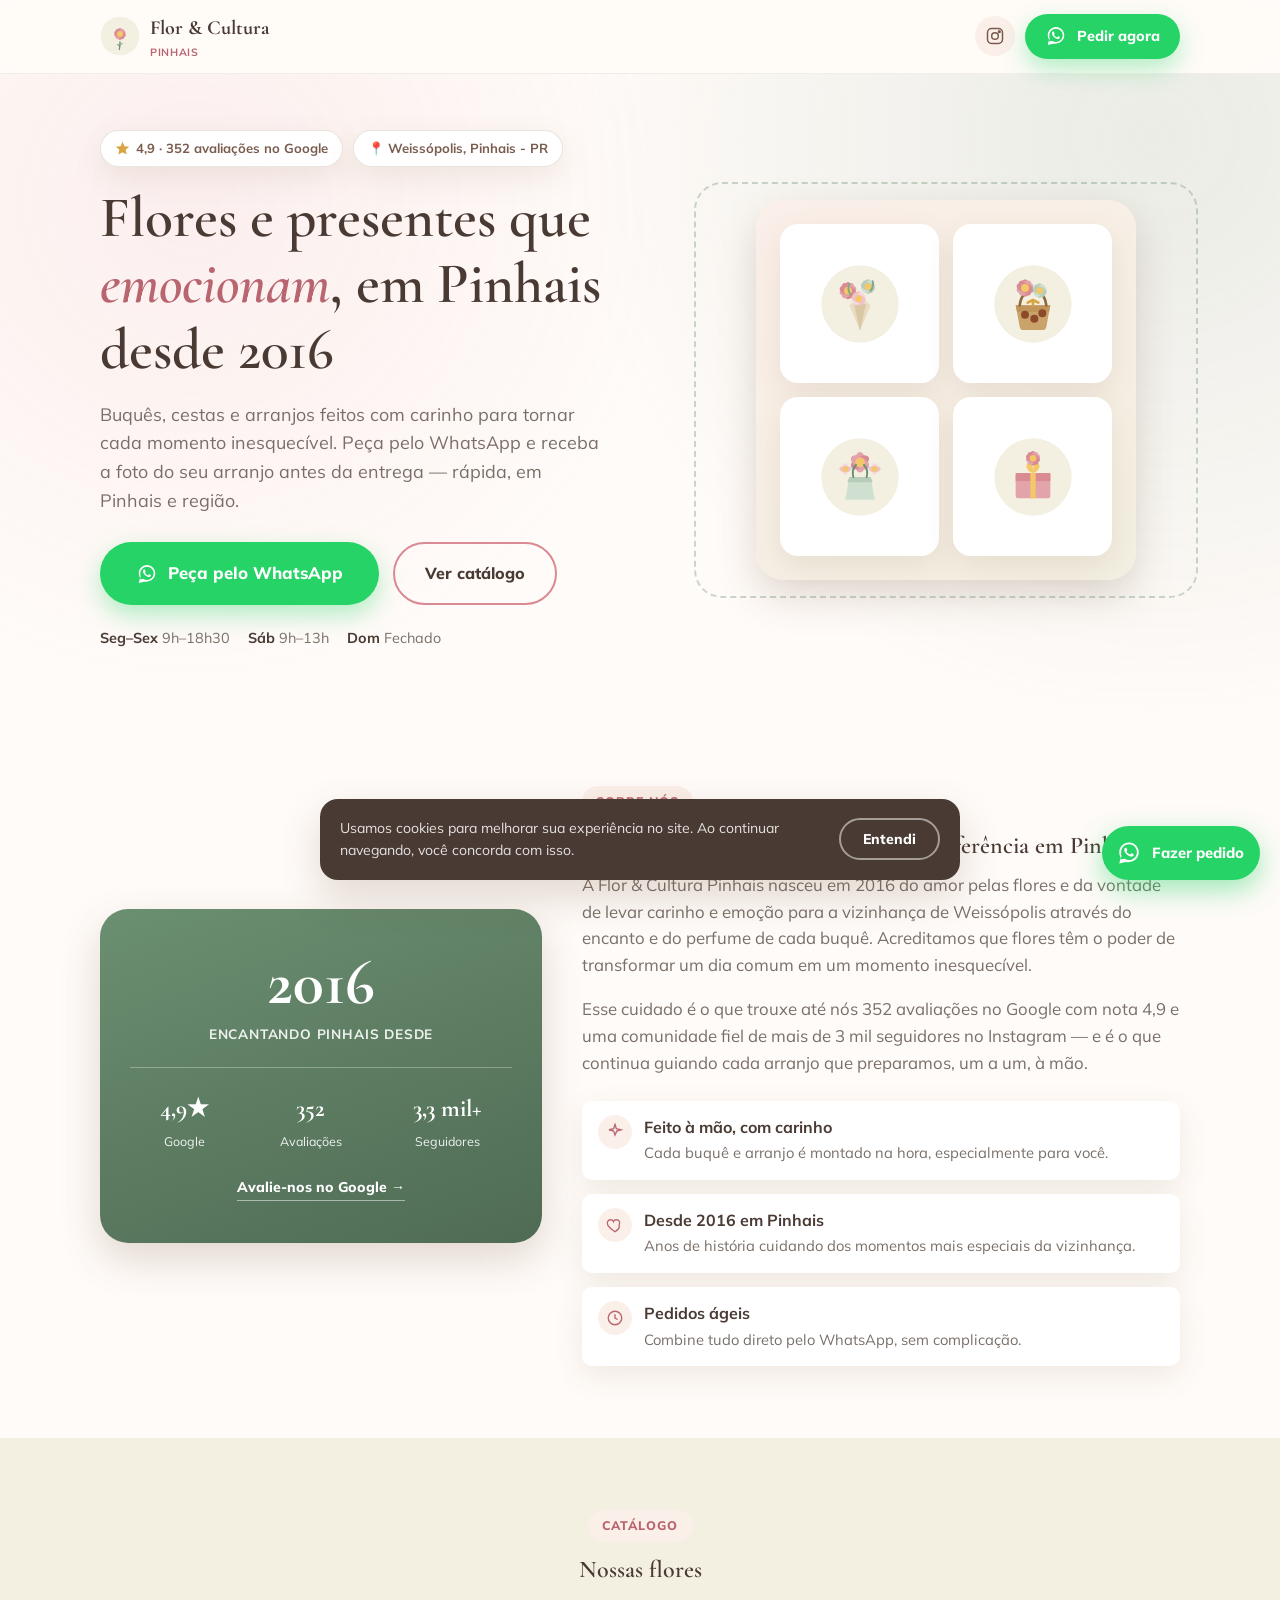
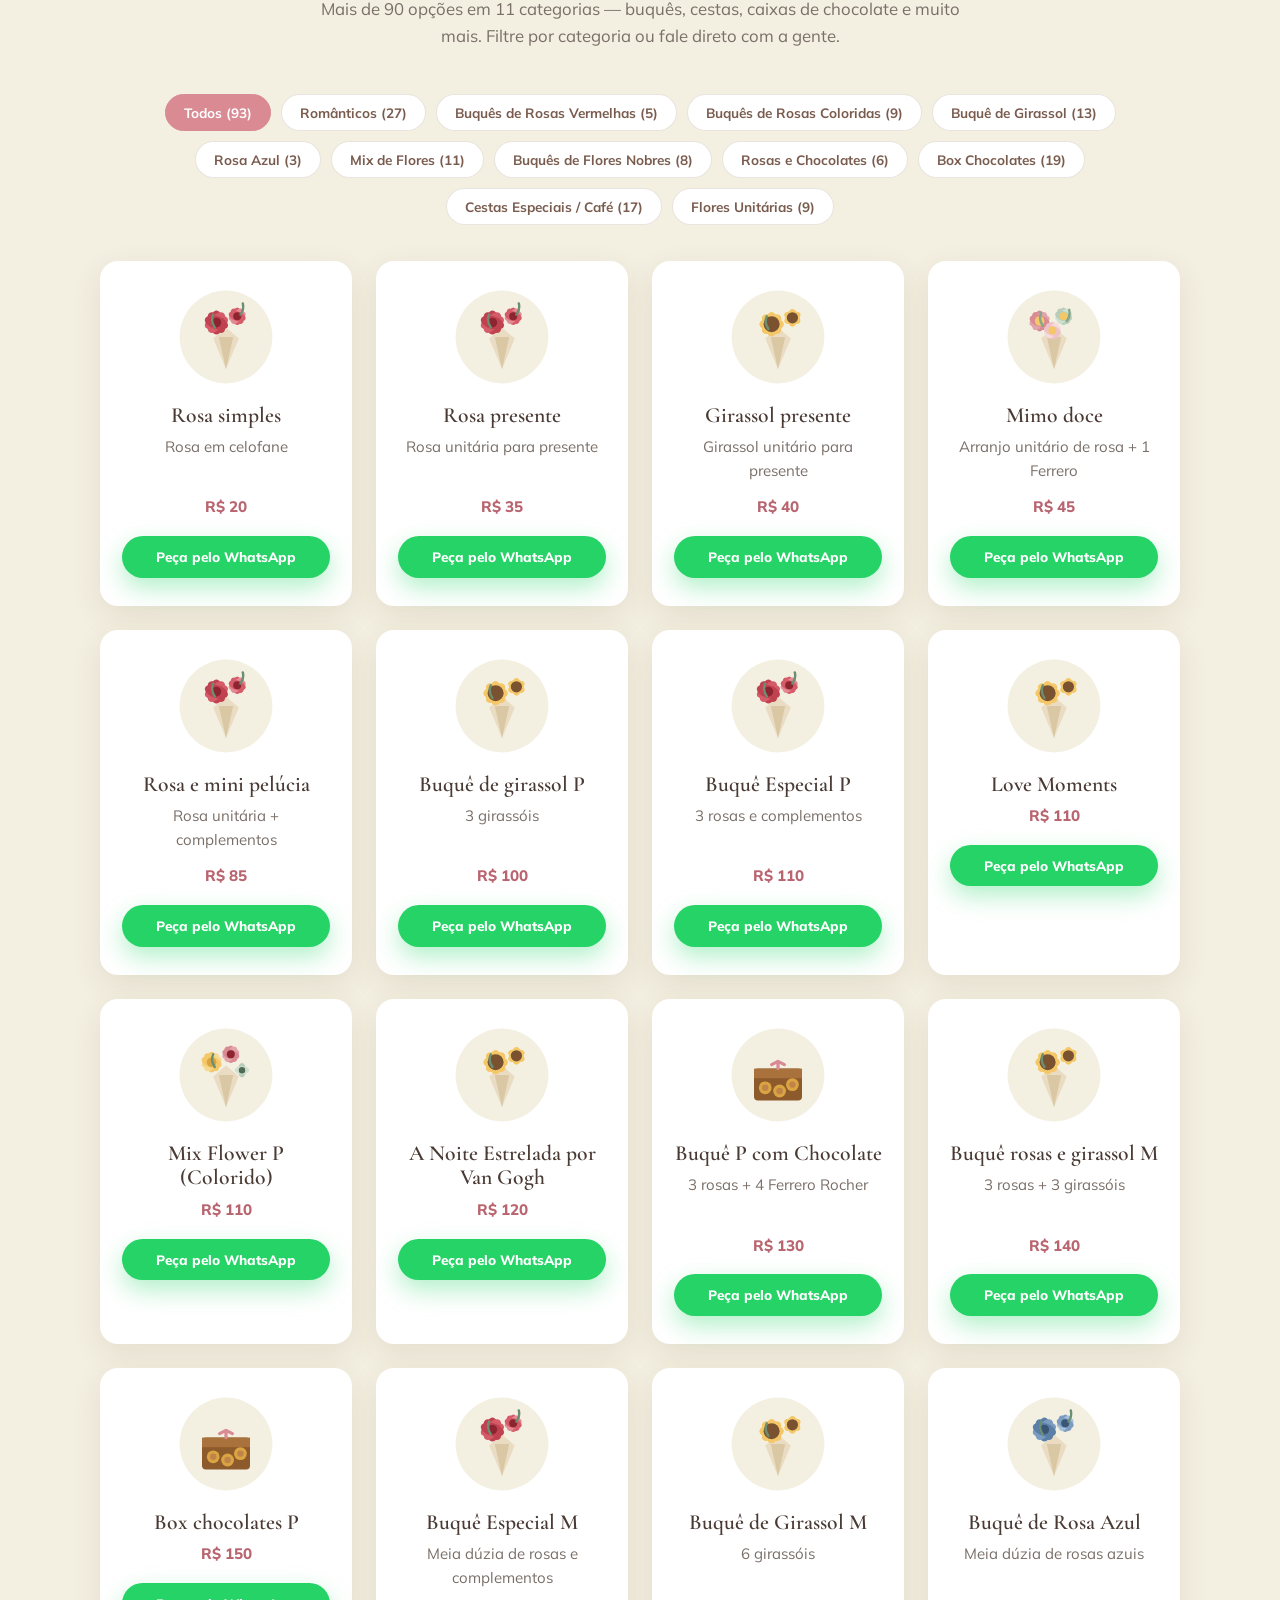
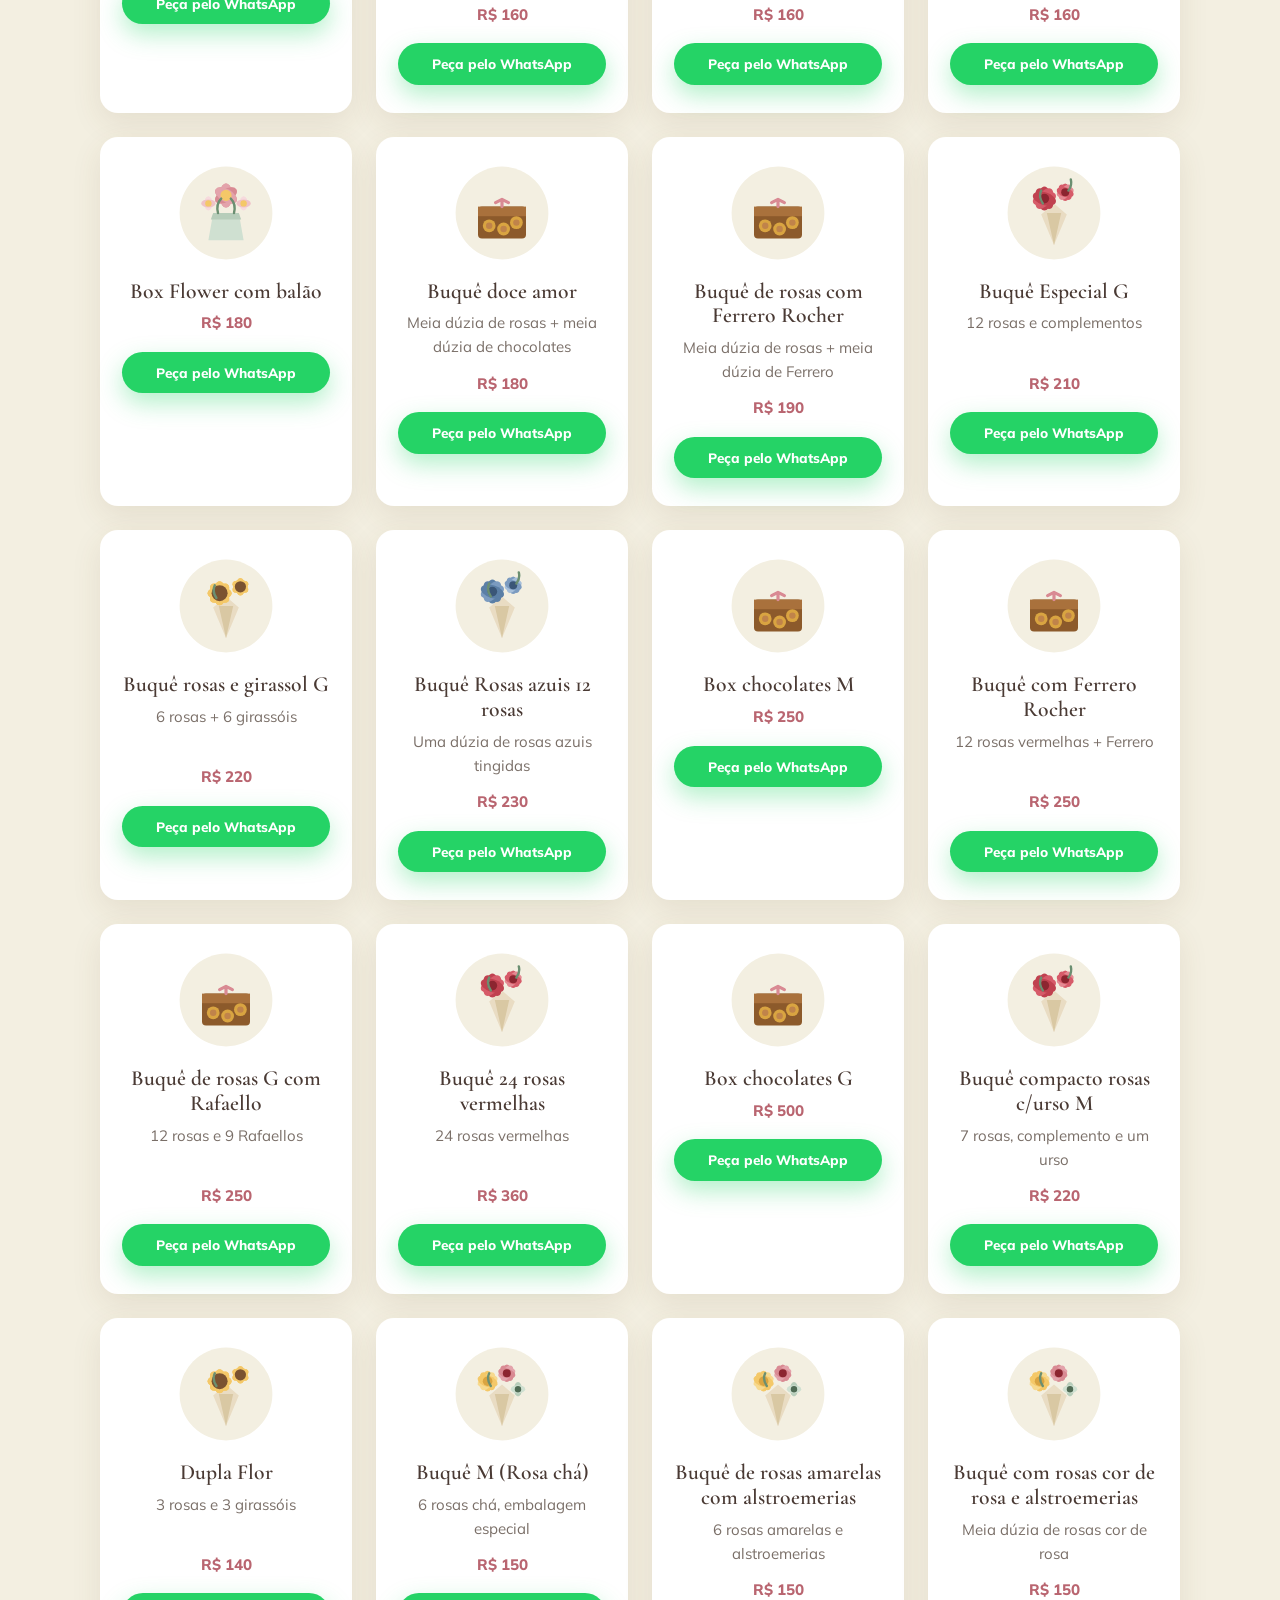
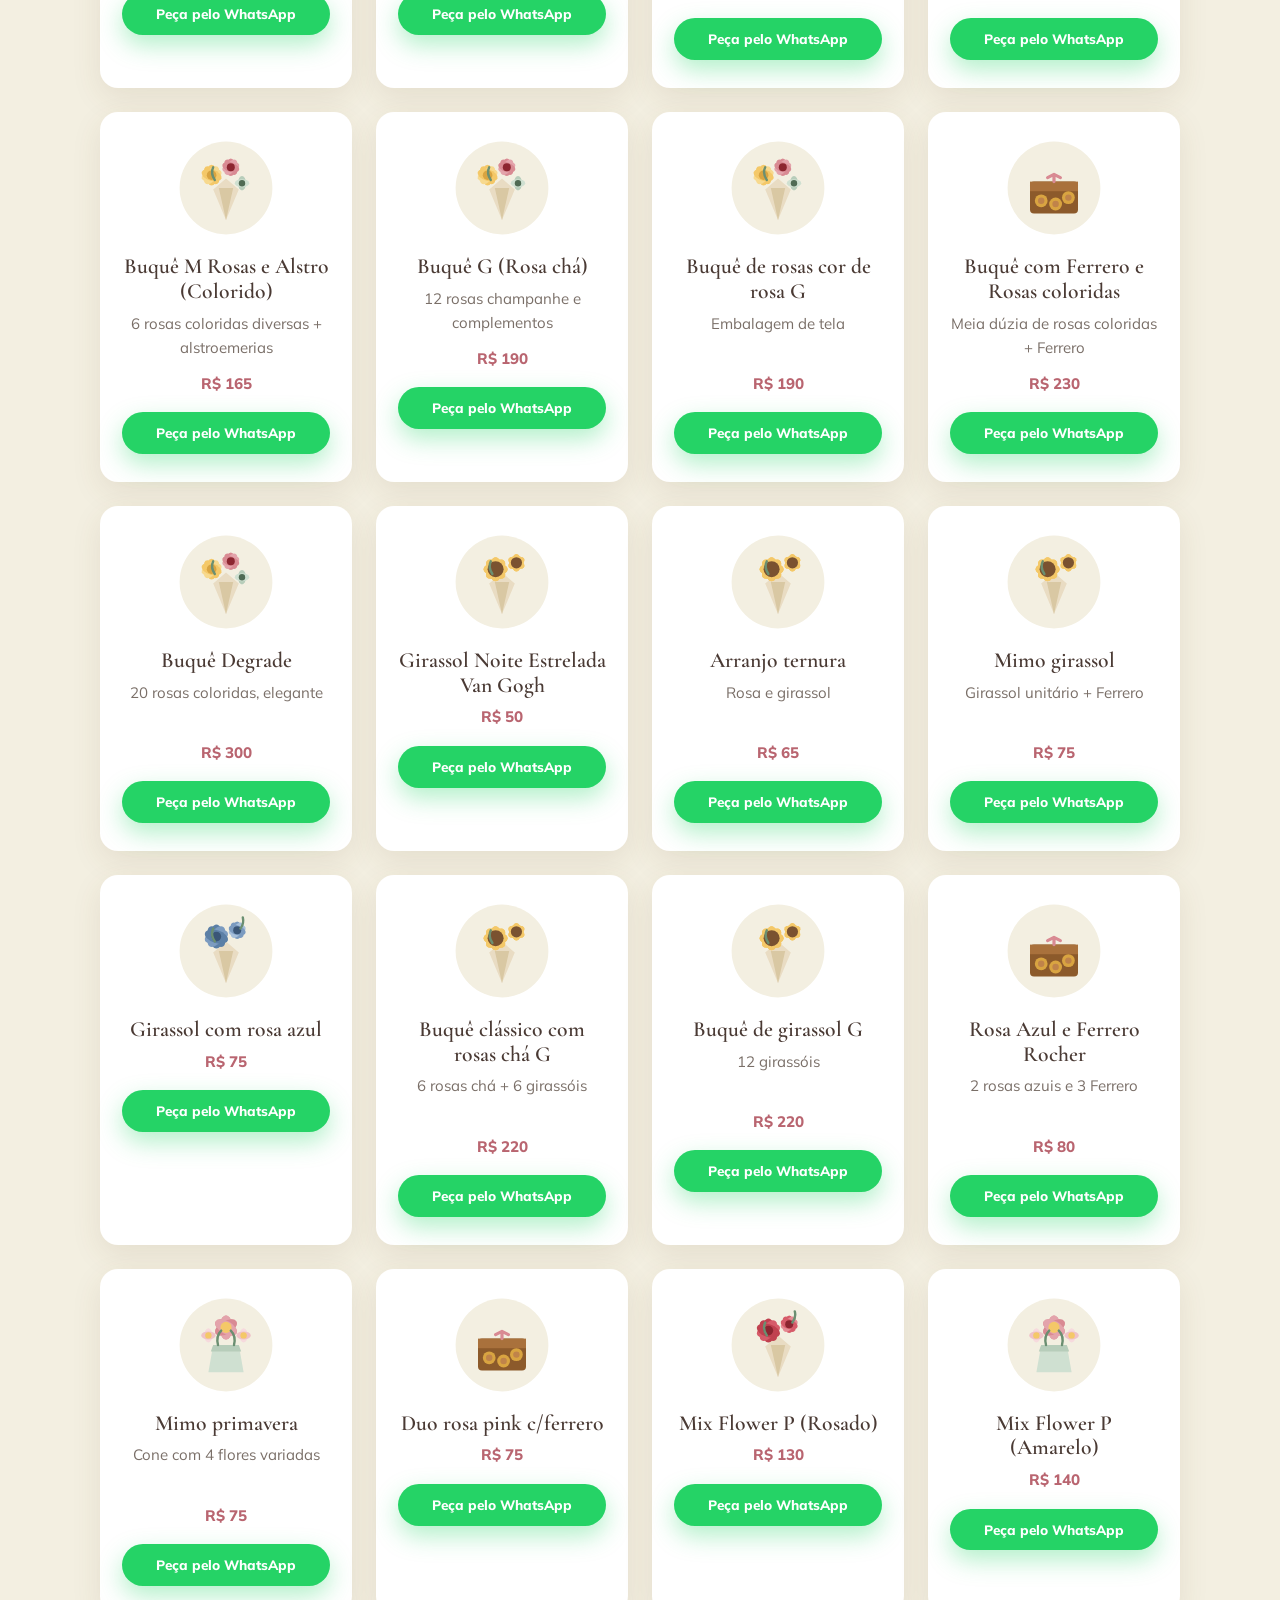
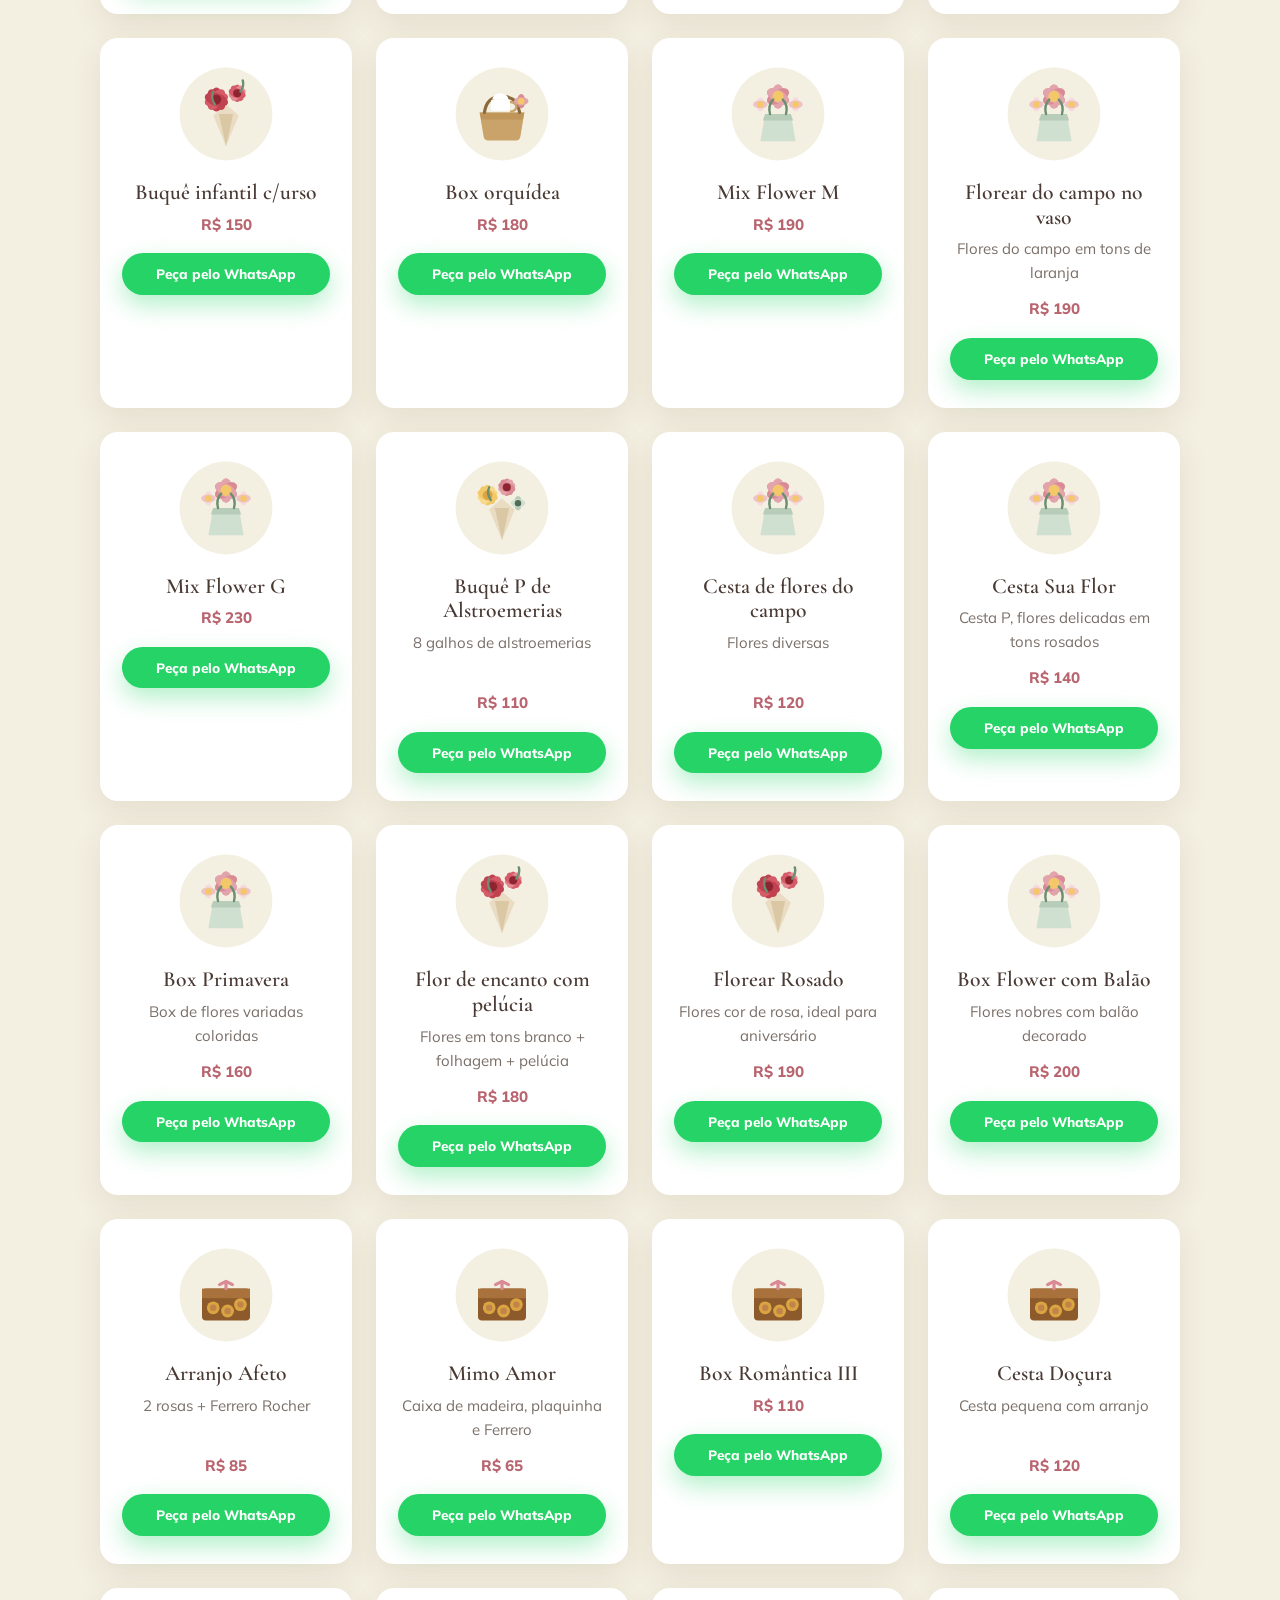
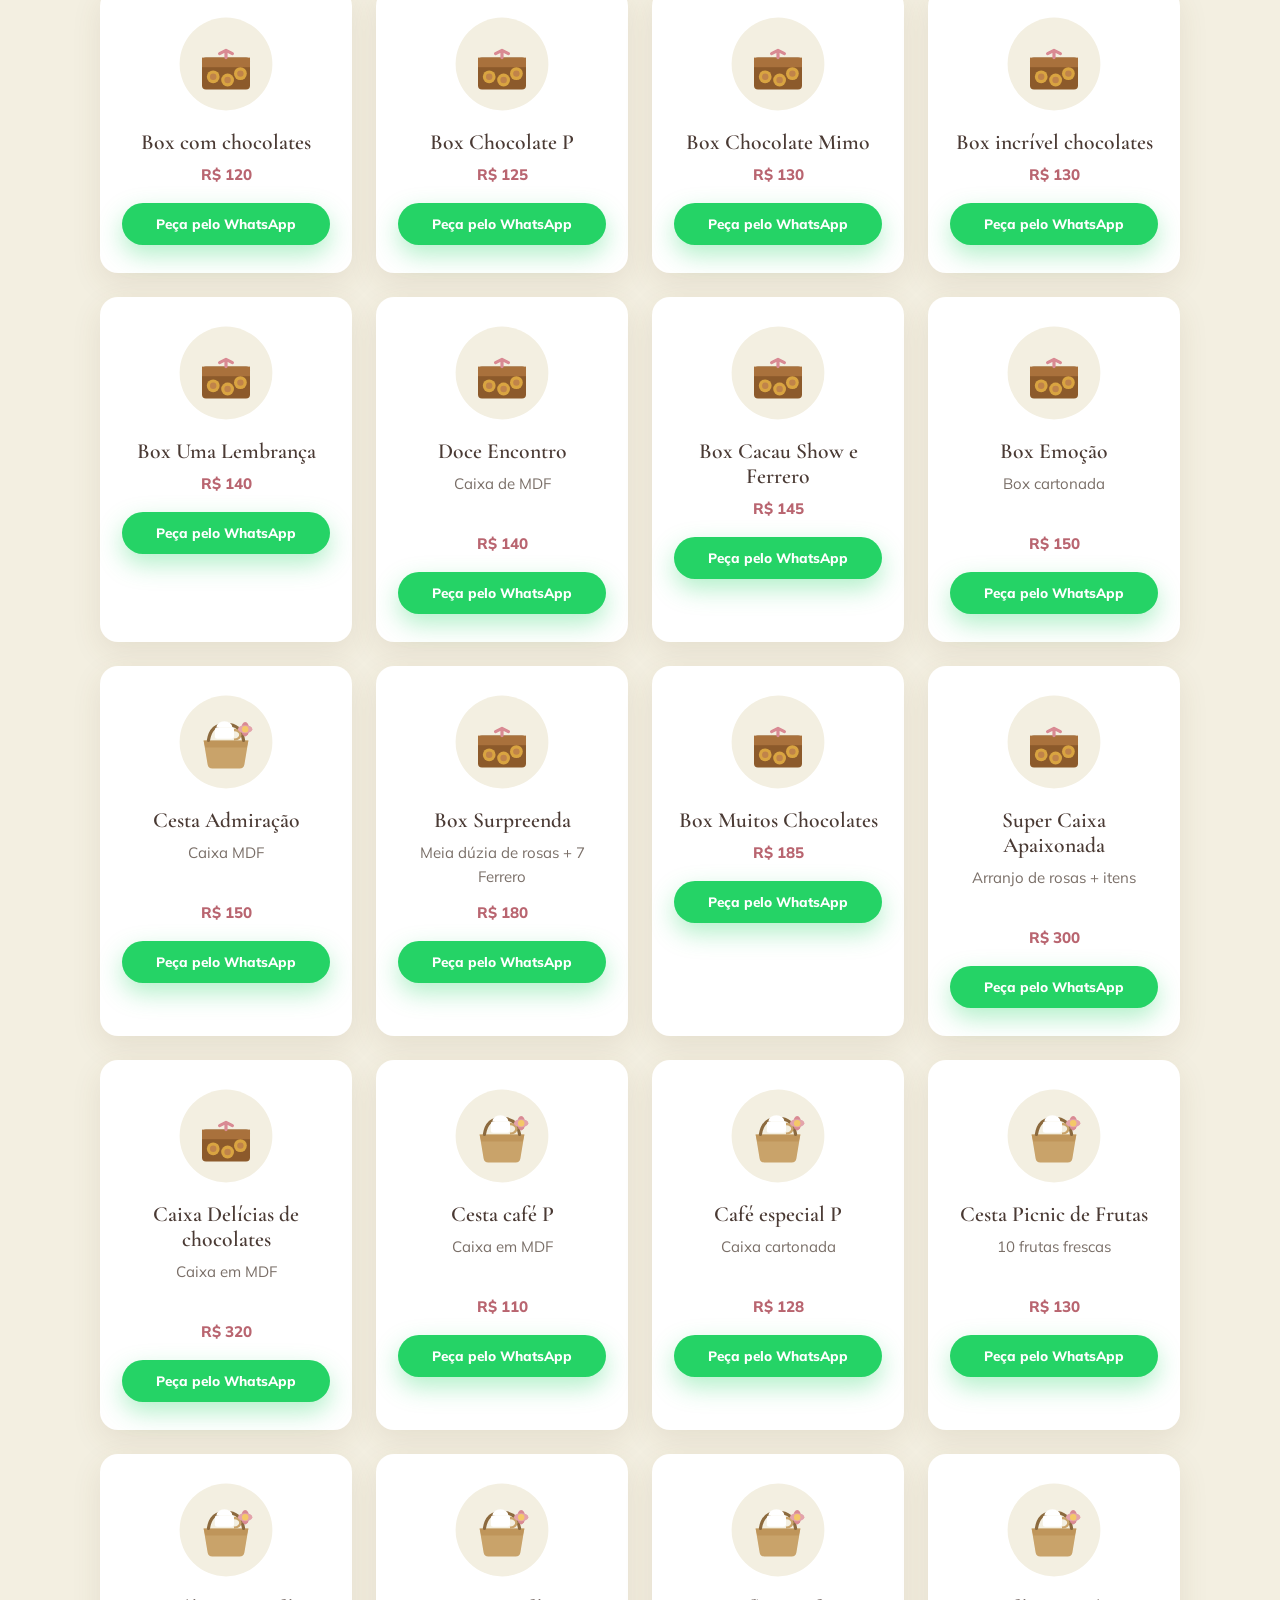
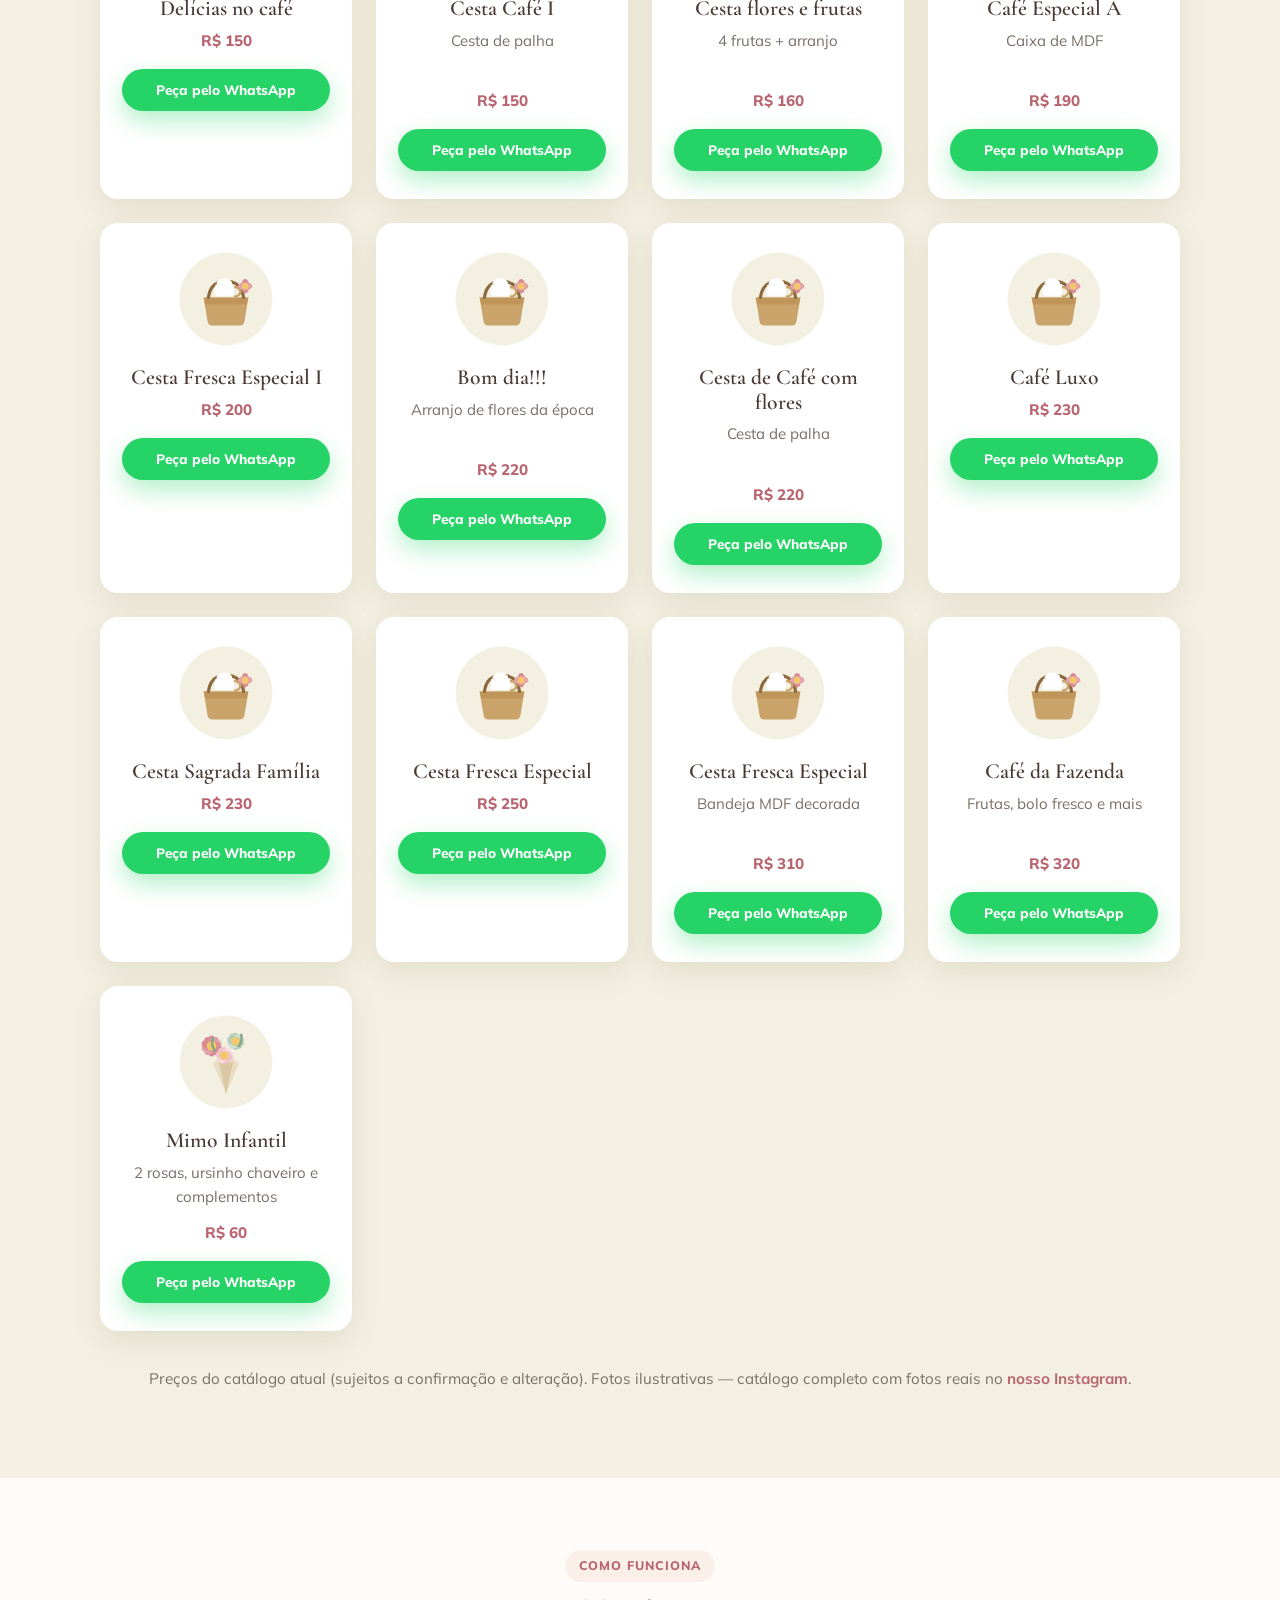
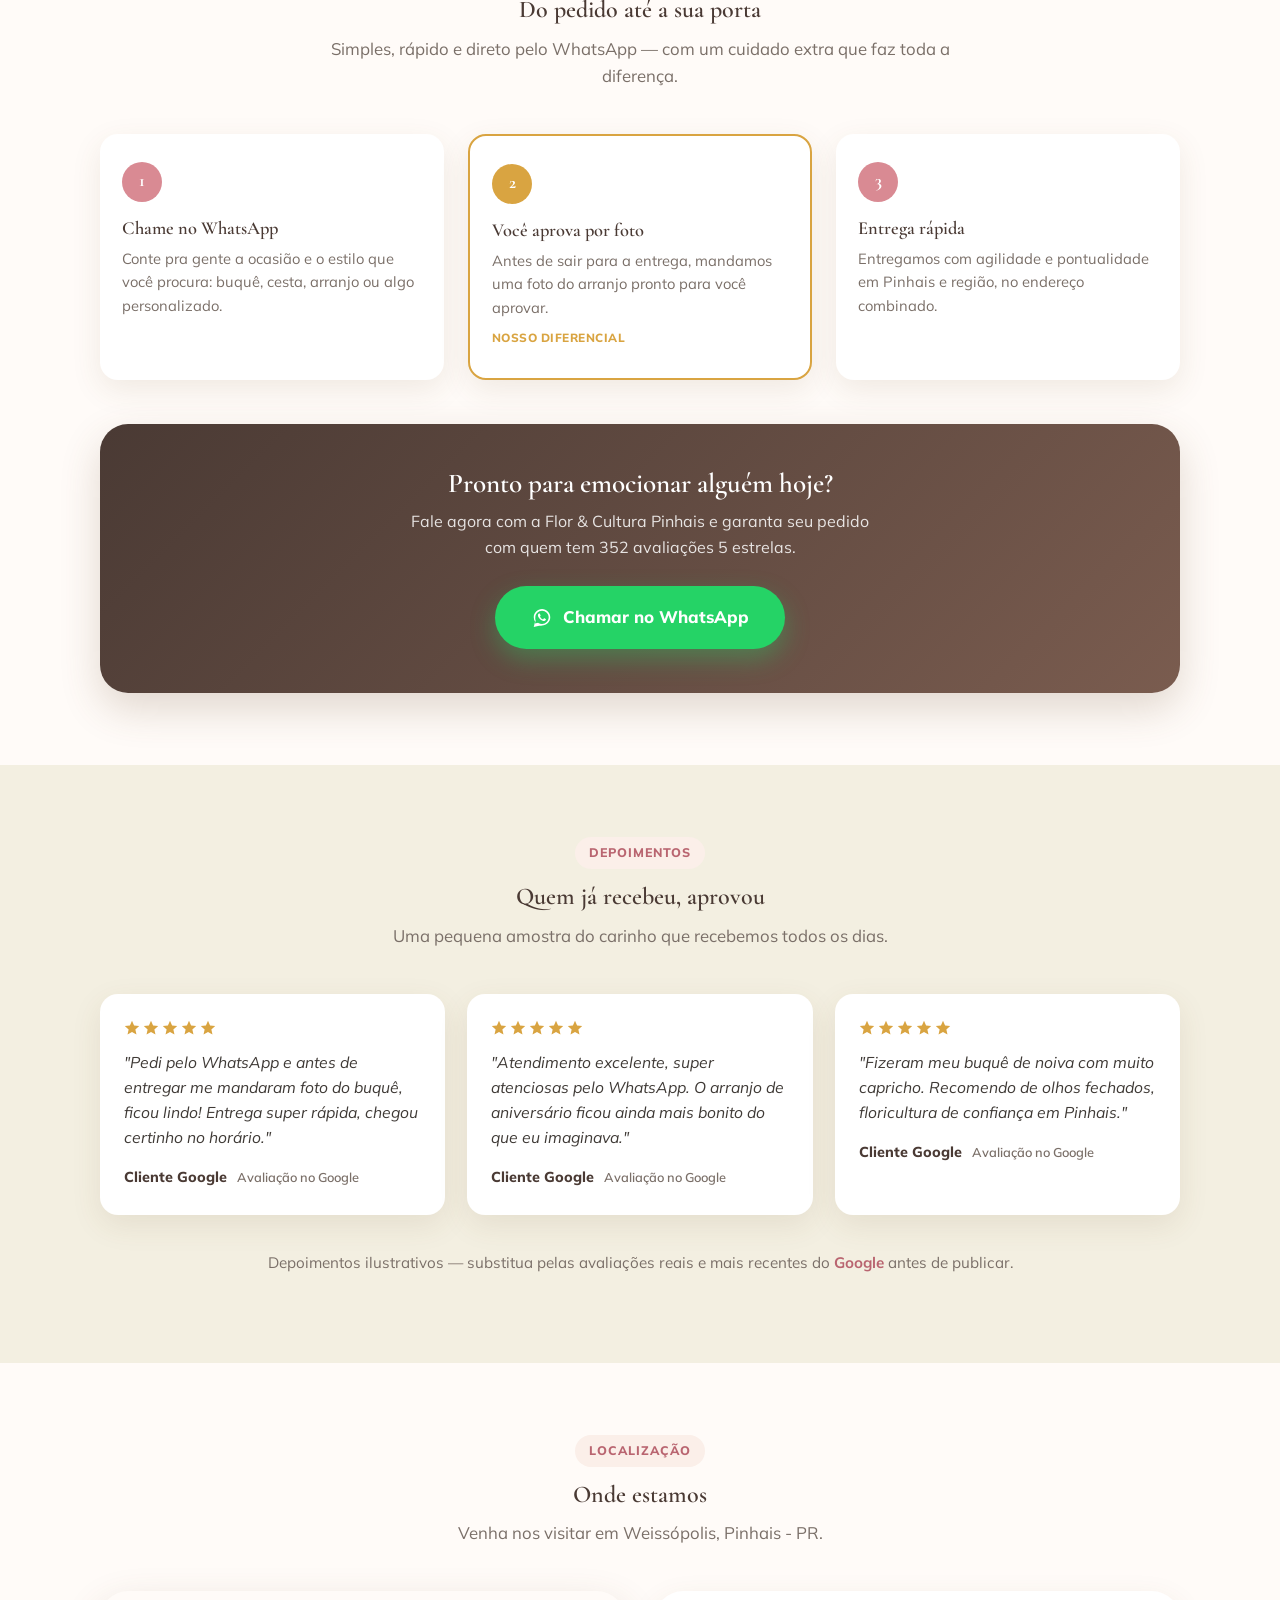
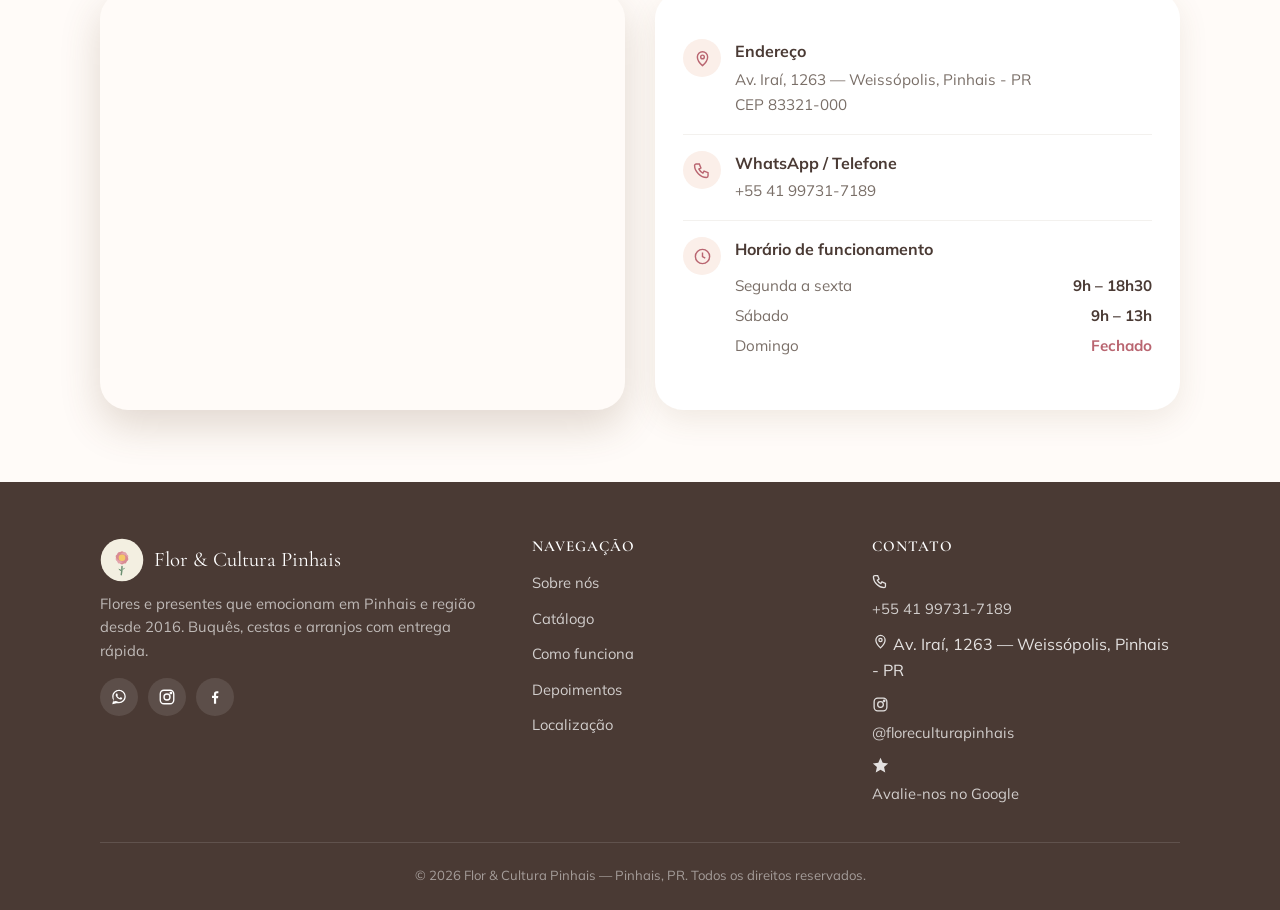
==== index.html @ 09b23061 "Substitui catálogo de exemplo pelo catálogo real do cliente Importa os 93 produtos do catálogo de Wh" ====
<!DOCTYPE html>
<html lang="pt-BR">
<head>
<meta charset="UTF-8">
<meta name="viewport" content="width=device-width, initial-scale=1.0">
<title>Floricultura em Pinhais / Weissópolis — Entrega de Flores | Flor &amp; Cultura Pinhais</title>
<meta name="description" content="Flor &amp; Cultura Pinhais, floricultura em Weissópolis, Pinhais - PR desde 2016. Buquês, cestas e arranjos com entrega rápida e foto do arranjo antes de entregar. Peça pelo WhatsApp. 4,9★ com 352 avaliações no Google.">
<meta name="keywords" content="floricultura Pinhais, buquê Pinhais, entrega de flores Pinhais, cesta de flores Pinhais, floricultura Weissópolis, flores para presente Pinhais, buquê de noiva Pinhais, arranjo de flores Pinhais">
<meta name="robots" content="index, follow">
<link rel="canonical" href="https://floreculturapinhais.com.br/">

<!-- Open Graph -->
<meta property="og:type" content="website">
<meta property="og:locale" content="pt_BR">
<meta property="og:title" content="Flor &amp; Cultura Pinhais — Floricultura em Weissópolis, Pinhais">
<meta property="og:description" content="Buquês, cestas e arranjos com entrega rápida em Pinhais e região. Foto do arranjo antes de entregar. Peça pelo WhatsApp.">
<meta property="og:url" content="https://floreculturapinhais.com.br/">
<meta property="og:site_name" content="Flor & Cultura Pinhais">
<meta property="og:image" content="assets/img/logo.svg">

<!-- Favicon -->
<link rel="icon" type="image/svg+xml" href="assets/img/logo.svg">

<!-- Fonts -->
<link rel="preconnect" href="https://fonts.googleapis.com">
<link rel="preconnect" href="https://fonts.gstatic.com" crossorigin>
<link href="https://fonts.googleapis.com/css2?family=Cormorant+Garamond:ital,wght@0,500;0,600;0,700;1,600&family=Mulish:wght@400;600;700;800&display=swap" rel="stylesheet">

<link rel="stylesheet" href="assets/css/style.css">

<!-- Local Business structured data -->
<script type="application/ld+json">
{
  "@context": "https://schema.org",
  "@type": "Florist",
  "name": "Flor & Cultura Pinhais",
  "image": "https://floreculturapinhais.com.br/assets/img/logo.svg",
  "@id": "https://floreculturapinhais.com.br/",
  "url": "https://floreculturapinhais.com.br/",
  "telephone": "+5541997317189",
  "priceRange": "$$",
  "address": {
    "@type": "PostalAddress",
    "streetAddress": "Av. Iraí, 1263",
    "addressLocality": "Pinhais",
    "addressRegion": "PR",
    "postalCode": "83321-000",
    "addressCountry": "BR"
  },
  "geo": {
    "@type": "GeoCoordinates",
    "latitude": -25.4520955,
    "longitude": -49.1761511
  },
  "aggregateRating": {
    "@type": "AggregateRating",
    "ratingValue": "4.9",
    "reviewCount": "352"
  },
  "openingHoursSpecification": [
    {
      "@type": "OpeningHoursSpecification",
      "dayOfWeek": ["Monday","Tuesday","Wednesday","Thursday","Friday"],
      "opens": "09:00",
      "closes": "18:30"
    },
    {
      "@type": "OpeningHoursSpecification",
      "dayOfWeek": "Saturday",
      "opens": "09:00",
      "closes": "13:00"
    }
  ],
  "sameAs": [
    "https://www.instagram.com/floreculturapinhais",
    "https://www.facebook.com/floreculturapinhais"
  ]
}
</script>
</head>
<body>

<!-- ===== Header ===== -->
<header class="site-header">
  <div class="container">
    <a href="#topo" class="brand">
      <span class="brand-badge"><img src="assets/img/logo.svg" alt="" width="40" height="40"></span>
      <span class="brand-name">
        Flor &amp; Cultura
        <span>Pinhais</span>
      </span>
    </a>
    <div class="header-actions">
      <a class="icon-link hide-mobile" href="https://www.instagram.com/floreculturapinhais" target="_blank" rel="noopener" aria-label="Instagram @floreculturapinhais">
        <svg viewBox="0 0 24 24" fill="none" stroke="currentColor" stroke-width="1.8"><rect x="3" y="3" width="18" height="18" rx="5"/><circle cx="12" cy="12" r="4"/><circle cx="17.2" cy="6.8" r="1"/></svg>
      </a>
      <a class="btn btn-whatsapp btn-icon" href="https://wa.me/5541997317189?text=Ol%C3%A1%2C%20gostaria%20de%20fazer%20um%20pedido%21" target="_blank" rel="noopener">
        <svg viewBox="0 0 32 32" fill="currentColor" aria-hidden="true"><path d="M16.02 3C9.4 3 4 8.36 4 15c0 2.36.68 4.56 1.86 6.42L4 29l7.77-1.83A11.9 11.9 0 0 0 16.02 27C22.63 27 28 21.64 28 15S22.63 3 16.02 3zm0 21.7c-1.95 0-3.77-.55-5.32-1.5l-.38-.23-4.6 1.08 1.1-4.5-.25-.39A9.6 9.6 0 0 1 6.33 15c0-5.34 4.35-9.68 9.69-9.68S25.7 9.66 25.7 15s-4.35 9.7-9.68 9.7z"/><path d="M21.2 17.34c-.29-.14-1.7-.84-1.96-.93-.26-.1-.46-.14-.65.14-.19.29-.75.93-.92 1.12-.17.19-.34.21-.63.07-.29-.14-1.22-.45-2.33-1.43-.86-.77-1.44-1.71-1.61-2-.17-.29-.02-.45.13-.6.13-.13.29-.34.43-.5.14-.17.19-.29.29-.48.1-.19.05-.36-.02-.5-.07-.14-.65-1.57-.89-2.15-.23-.56-.47-.48-.65-.49-.17-.01-.36-.01-.55-.01-.19 0-.5.07-.76.36-.26.29-1 1-1 2.42 0 1.43 1.02 2.81 1.16 3 .14.19 2.01 3.07 4.88 4.3.68.29 1.21.47 1.63.6.68.22 1.31.19 1.8.11.55-.08 1.7-.7 1.94-1.36.24-.67.24-1.24.17-1.36-.07-.12-.26-.19-.55-.33z"/></svg>
        <span class="hide-mobile">Pedir agora</span>
      </a>
    </div>
  </div>
</header>

<main id="topo">

  <!-- ===== Hero ===== -->
  <section class="hero">
    <div class="container">
      <div class="hero-copy">
        <div class="hero-badges">
          <a class="badge badge-link" href="https://www.google.com/maps/search/?api=1&query=Flor+%26+Cultura+Pinhais" target="_blank" rel="noopener">
            <svg viewBox="0 0 20 20" fill="#D9A441"><path d="M10 1l2.6 5.9 6.4.6-4.8 4.3 1.4 6.3L10 14.9 4.4 18.1l1.4-6.3L1 7.5l6.4-.6z"/></svg>
            4,9 · 352 avaliações no Google
          </a>
          <span class="badge">📍 Weissópolis, Pinhais - PR</span>
        </div>
        <h1>Flores e presentes que <em>emocionam</em>, em Pinhais desde 2016</h1>
        <p class="hero-lead">Buquês, cestas e arranjos feitos com carinho para tornar cada momento inesquecível. Peça pelo WhatsApp e receba a foto do seu arranjo antes da entrega — rápida, em Pinhais e região.</p>
        <div class="hero-ctas">
          <a class="btn btn-whatsapp btn-icon btn-lg" href="https://wa.me/5541997317189?text=Ol%C3%A1%2C%20gostaria%20de%20fazer%20um%20pedido%21" target="_blank" rel="noopener">
            <svg viewBox="0 0 32 32" fill="currentColor" aria-hidden="true"><path d="M16.02 3C9.4 3 4 8.36 4 15c0 2.36.68 4.56 1.86 6.42L4 29l7.77-1.83A11.9 11.9 0 0 0 16.02 27C22.63 27 28 21.64 28 15S22.63 3 16.02 3zm0 21.7c-1.95 0-3.77-.55-5.32-1.5l-.38-.23-4.6 1.08 1.1-4.5-.25-.39A9.6 9.6 0 0 1 6.33 15c0-5.34 4.35-9.68 9.69-9.68S25.7 9.66 25.7 15s-4.35 9.7-9.68 9.7z"/><path d="M21.2 17.34c-.29-.14-1.7-.84-1.96-.93-.26-.1-.46-.14-.65.14-.19.29-.75.93-.92 1.12-.17.19-.34.21-.63.07-.29-.14-1.22-.45-2.33-1.43-.86-.77-1.44-1.71-1.61-2-.17-.29-.02-.45.13-.6.13-.13.29-.34.43-.5.14-.17.19-.29.29-.48.1-.19.05-.36-.02-.5-.07-.14-.65-1.57-.89-2.15-.23-.56-.47-.48-.65-.49-.17-.01-.36-.01-.55-.01-.19 0-.5.07-.76.36-.26.29-1 1-1 2.42 0 1.43 1.02 2.81 1.16 3 .14.19 2.01 3.07 4.88 4.3.68.29 1.21.47 1.63.6.68.22 1.31.19 1.8.11.55-.08 1.7-.7 1.94-1.36.24-.67.24-1.24.17-1.36-.07-.12-.26-.19-.55-.33z"/></svg>
            Peça pelo WhatsApp
          </a>
          <a class="btn btn-outline" href="#catalogo">Ver catálogo</a>
        </div>
        <div class="hero-meta">
          <span><strong>Seg–Sex</strong> 9h–18h30</span>
          <span><strong>Sáb</strong> 9h–13h</span>
          <span><strong>Dom</strong> Fechado</span>
        </div>
      </div>
      <div class="hero-visual">
        <div class="hero-visual-ring" aria-hidden="true"></div>
        <div class="hero-visual-card">
          <div class="mini-icon"><img src="assets/img/icon-buque.svg" alt="Buquês de rosas" width="80" height="80"></div>
          <div class="mini-icon"><img src="assets/img/icon-cesta.svg" alt="Cestas-presente" width="80" height="80"></div>
          <div class="mini-icon"><img src="assets/img/icon-arranjo.svg" alt="Caixas e arranjos" width="80" height="80"></div>
          <div class="mini-icon"><img src="assets/img/icon-ocasioes.svg" alt="Flores para ocasiões" width="80" height="80"></div>
        </div>
      </div>
    </div>
  </section>

  <!-- ===== Sobre nós ===== -->
  <section class="section" id="sobre">
    <div class="container about-grid">
      <div class="about-figure">
        <div class="years">2016</div>
        <div class="years-label">Encantando Pinhais desde</div>
        <hr>
        <div class="stat-row">
          <div class="stat"><b>4,9★</b><span>Google</span></div>
          <div class="stat"><b>352</b><span>Avaliações</span></div>
          <div class="stat"><b>3,3 mil+</b><span>Seguidores</span></div>
        </div>
        <a class="review-link" href="https://www.google.com/maps/search/?api=1&query=Flor+%26+Cultura+Pinhais" target="_blank" rel="noopener">Avalie-nos no Google →</a>
      </div>
      <div class="about-text">
        <span class="eyebrow">Sobre nós</span>
        <h2>Uma floricultura de bairro que virou referência em Pinhais</h2>
        <p>A Flor &amp; Cultura Pinhais nasceu em 2016 do amor pelas flores e da vontade de levar carinho e emoção para a vizinhança de Weissópolis através do encanto e do perfume de cada buquê. Acreditamos que flores têm o poder de transformar um dia comum em um momento inesquecível.</p>
        <p>Esse cuidado é o que trouxe até nós 352 avaliações no Google com nota 4,9 e uma comunidade fiel de mais de 3 mil seguidores no Instagram — e é o que continua guiando cada arranjo que preparamos, um a um, à mão.</p>
        <ul class="about-list">
          <li>
            <span class="ico"><svg viewBox="0 0 24 24" fill="none" stroke="currentColor" stroke-width="1.8"><path d="M12 2l1.8 5.6L20 9l-5.6 1.8L12 16l-1.8-5.2L4 9l6.2-1.4z"/></svg></span>
            <div><strong>Feito à mão, com carinho</strong><span class="desc">Cada buquê e arranjo é montado na hora, especialmente para você.</span></div>
          </li>
          <li>
            <span class="ico"><svg viewBox="0 0 24 24" fill="none" stroke="currentColor" stroke-width="1.8"><path d="M12 21s-7-4.35-9.5-8.5C.7 8.8 2.4 5 6 5c2 0 3.5 1.2 4 2.5.5-1.3 2-2.5 4-2.5 3.6 0 5.3 3.8 3.5 7.5C19 16.65 12 21 12 21z"/></svg></span>
            <div><strong>Desde 2016 em Pinhais</strong><span class="desc">Anos de história cuidando dos momentos mais especiais da vizinhança.</span></div>
          </li>
          <li>
            <span class="ico"><svg viewBox="0 0 24 24" fill="none" stroke="currentColor" stroke-width="1.8"><circle cx="12" cy="12" r="9"/><path d="M12 7v5l3.5 2"/></svg></span>
            <div><strong>Pedidos ágeis</strong><span class="desc">Combine tudo direto pelo WhatsApp, sem complicação.</span></div>
          </li>
        </ul>
      </div>
    </div>
  </section>

  <!-- ===== Catálogo ===== -->
  <section class="section section-alt" id="catalogo">
    <div class="container">
      <div class="section-head">
        <span class="eyebrow">Catálogo</span>
        <h2>Nossas flores</h2>
        <p>Mais de 90 opções em 11 categorias — buquês, cestas, caixas de chocolate e muito mais. Filtre por categoria ou fale direto com a gente.</p>
      </div>
      <div class="catalog-filters" id="catalogFilters"></div>
      <div class="product-grid" id="productGrid">
        <p class="product-note">Carregando catálogo…</p>
      </div>
      <p class="product-note">Preços do catálogo atual (sujeitos a confirmação e alteração). Fotos ilustrativas — catálogo completo com fotos reais no <a href="https://www.instagram.com/floreculturapinhais" target="_blank" rel="noopener" style="color:var(--color-rose-dark); font-weight:700;">nosso Instagram</a>.</p>
    </div>
  </section>

  <!-- ===== Como funciona / Entrega ===== -->
  <section class="section" id="entrega">
    <div class="container">
      <div class="section-head">
        <span class="eyebrow">Como funciona</span>
        <h2>Do pedido até a sua porta</h2>
        <p>Simples, rápido e direto pelo WhatsApp — com um cuidado extra que faz toda a diferença.</p>
      </div>
      <div class="steps">
        <div class="step">
          <div class="step-num">1</div>
          <h3>Chame no WhatsApp</h3>
          <p>Conte pra gente a ocasião e o estilo que você procura: buquê, cesta, arranjo ou algo personalizado.</p>
        </div>
        <div class="step step-highlight">
          <div class="step-num">2</div>
          <h3>Você aprova por foto</h3>
          <p>Antes de sair para a entrega, mandamos uma foto do arranjo pronto para você aprovar.</p>
          <span class="step-badge">Nosso diferencial</span>
        </div>
        <div class="step">
          <div class="step-num">3</div>
          <h3>Entrega rápida</h3>
          <p>Entregamos com agilidade e pontualidade em Pinhais e região, no endereço combinado.</p>
        </div>
      </div>
      <div class="entrega-cta">
        <h3>Pronto para emocionar alguém hoje?</h3>
        <p>Fale agora com a Flor &amp; Cultura Pinhais e garanta seu pedido com quem tem 352 avaliações 5 estrelas.</p>
        <a class="btn btn-whatsapp btn-icon btn-lg" href="https://wa.me/5541997317189?text=Ol%C3%A1%2C%20gostaria%20de%20fazer%20um%20pedido%21" target="_blank" rel="noopener">
          <svg viewBox="0 0 32 32" fill="currentColor" aria-hidden="true"><path d="M16.02 3C9.4 3 4 8.36 4 15c0 2.36.68 4.56 1.86 6.42L4 29l7.77-1.83A11.9 11.9 0 0 0 16.02 27C22.63 27 28 21.64 28 15S22.63 3 16.02 3zm0 21.7c-1.95 0-3.77-.55-5.32-1.5l-.38-.23-4.6 1.08 1.1-4.5-.25-.39A9.6 9.6 0 0 1 6.33 15c0-5.34 4.35-9.68 9.69-9.68S25.7 9.66 25.7 15s-4.35 9.7-9.68 9.7z"/><path d="M21.2 17.34c-.29-.14-1.7-.84-1.96-.93-.26-.1-.46-.14-.65.14-.19.29-.75.93-.92 1.12-.17.19-.34.21-.63.07-.29-.14-1.22-.45-2.33-1.43-.86-.77-1.44-1.71-1.61-2-.17-.29-.02-.45.13-.6.13-.13.29-.34.43-.5.14-.17.19-.29.29-.48.1-.19.05-.36-.02-.5-.07-.14-.65-1.57-.89-2.15-.23-.56-.47-.48-.65-.49-.17-.01-.36-.01-.55-.01-.19 0-.5.07-.76.36-.26.29-1 1-1 2.42 0 1.43 1.02 2.81 1.16 3 .14.19 2.01 3.07 4.88 4.3.68.29 1.21.47 1.63.6.68.22 1.31.19 1.8.11.55-.08 1.7-.7 1.94-1.36.24-.67.24-1.24.17-1.36-.07-.12-.26-.19-.55-.33z"/></svg>
          Chamar no WhatsApp
        </a>
      </div>
    </div>
  </section>

  <!-- ===== Depoimentos ===== -->
  <section class="section section-alt" id="depoimentos">
    <div class="container">
      <div class="section-head">
        <span class="eyebrow">Depoimentos</span>
        <h2>Quem já recebeu, aprovou</h2>
        <p>Uma pequena amostra do carinho que recebemos todos os dias.</p>
      </div>
      <div class="testimonial-grid">
        <article class="testimonial-card">
          <div class="testimonial-stars" aria-hidden="true">
            <svg viewBox="0 0 20 20" fill="currentColor"><path d="M10 1l2.6 5.9 6.4.6-4.8 4.3 1.4 6.3L10 14.9 4.4 18.1l1.4-6.3L1 7.5l6.4-.6z"/></svg>
            <svg viewBox="0 0 20 20" fill="currentColor"><path d="M10 1l2.6 5.9 6.4.6-4.8 4.3 1.4 6.3L10 14.9 4.4 18.1l1.4-6.3L1 7.5l6.4-.6z"/></svg>
            <svg viewBox="0 0 20 20" fill="currentColor"><path d="M10 1l2.6 5.9 6.4.6-4.8 4.3 1.4 6.3L10 14.9 4.4 18.1l1.4-6.3L1 7.5l6.4-.6z"/></svg>
            <svg viewBox="0 0 20 20" fill="currentColor"><path d="M10 1l2.6 5.9 6.4.6-4.8 4.3 1.4 6.3L10 14.9 4.4 18.1l1.4-6.3L1 7.5l6.4-.6z"/></svg>
            <svg viewBox="0 0 20 20" fill="currentColor"><path d="M10 1l2.6 5.9 6.4.6-4.8 4.3 1.4 6.3L10 14.9 4.4 18.1l1.4-6.3L1 7.5l6.4-.6z"/></svg>
          </div>
          <p>"Pedi pelo WhatsApp e antes de entregar me mandaram foto do buquê, ficou lindo! Entrega super rápida, chegou certinho no horário."</p>
          <div class="testimonial-author">Cliente Google <span class="role">Avaliação no Google</span></div>
        </article>
        <article class="testimonial-card">
          <div class="testimonial-stars" aria-hidden="true">
            <svg viewBox="0 0 20 20" fill="currentColor"><path d="M10 1l2.6 5.9 6.4.6-4.8 4.3 1.4 6.3L10 14.9 4.4 18.1l1.4-6.3L1 7.5l6.4-.6z"/></svg>
            <svg viewBox="0 0 20 20" fill="currentColor"><path d="M10 1l2.6 5.9 6.4.6-4.8 4.3 1.4 6.3L10 14.9 4.4 18.1l1.4-6.3L1 7.5l6.4-.6z"/></svg>
            <svg viewBox="0 0 20 20" fill="currentColor"><path d="M10 1l2.6 5.9 6.4.6-4.8 4.3 1.4 6.3L10 14.9 4.4 18.1l1.4-6.3L1 7.5l6.4-.6z"/></svg>
            <svg viewBox="0 0 20 20" fill="currentColor"><path d="M10 1l2.6 5.9 6.4.6-4.8 4.3 1.4 6.3L10 14.9 4.4 18.1l1.4-6.3L1 7.5l6.4-.6z"/></svg>
            <svg viewBox="0 0 20 20" fill="currentColor"><path d="M10 1l2.6 5.9 6.4.6-4.8 4.3 1.4 6.3L10 14.9 4.4 18.1l1.4-6.3L1 7.5l6.4-.6z"/></svg>
          </div>
          <p>"Atendimento excelente, super atenciosas pelo WhatsApp. O arranjo de aniversário ficou ainda mais bonito do que eu imaginava."</p>
          <div class="testimonial-author">Cliente Google <span class="role">Avaliação no Google</span></div>
        </article>
        <article class="testimonial-card">
          <div class="testimonial-stars" aria-hidden="true">
            <svg viewBox="0 0 20 20" fill="currentColor"><path d="M10 1l2.6 5.9 6.4.6-4.8 4.3 1.4 6.3L10 14.9 4.4 18.1l1.4-6.3L1 7.5l6.4-.6z"/></svg>
            <svg viewBox="0 0 20 20" fill="currentColor"><path d="M10 1l2.6 5.9 6.4.6-4.8 4.3 1.4 6.3L10 14.9 4.4 18.1l1.4-6.3L1 7.5l6.4-.6z"/></svg>
            <svg viewBox="0 0 20 20" fill="currentColor"><path d="M10 1l2.6 5.9 6.4.6-4.8 4.3 1.4 6.3L10 14.9 4.4 18.1l1.4-6.3L1 7.5l6.4-.6z"/></svg>
            <svg viewBox="0 0 20 20" fill="currentColor"><path d="M10 1l2.6 5.9 6.4.6-4.8 4.3 1.4 6.3L10 14.9 4.4 18.1l1.4-6.3L1 7.5l6.4-.6z"/></svg>
            <svg viewBox="0 0 20 20" fill="currentColor"><path d="M10 1l2.6 5.9 6.4.6-4.8 4.3 1.4 6.3L10 14.9 4.4 18.1l1.4-6.3L1 7.5l6.4-.6z"/></svg>
          </div>
          <p>"Fizeram meu buquê de noiva com muito capricho. Recomendo de olhos fechados, floricultura de confiança em Pinhais."</p>
          <div class="testimonial-author">Cliente Google <span class="role">Avaliação no Google</span></div>
        </article>
      </div>
      <p class="product-note">Depoimentos ilustrativos — substitua pelas avaliações reais e mais recentes do <a href="https://www.google.com/maps/search/?api=1&query=Flor+%26+Cultura+Pinhais" target="_blank" rel="noopener" style="color:var(--color-rose-dark); font-weight:700;">Google</a> antes de publicar.</p>
    </div>
  </section>

  <!-- ===== Localização ===== -->
  <section class="section" id="localizacao">
    <div class="container">
      <div class="section-head">
        <span class="eyebrow">Localização</span>
        <h2>Onde estamos</h2>
        <p>Venha nos visitar em Weissópolis, Pinhais - PR.</p>
      </div>
      <div class="location-grid">
        <div class="map-wrap">
          <iframe
            src="https://www.google.com/maps?q=-25.4520955,-49.1761511&z=16&output=embed"
            title="Mapa - Flor &amp; Cultura Pinhais"
            loading="lazy"
            referrerpolicy="no-referrer-when-downgrade"
            allowfullscreen></iframe>
        </div>
        <div class="info-card">
          <div class="info-row">
            <span class="ico"><svg viewBox="0 0 24 24" fill="none" stroke="currentColor" stroke-width="1.8"><path d="M12 21s-6.5-5.7-6.5-11A6.5 6.5 0 0 1 12 3.5 6.5 6.5 0 0 1 18.5 10c0 5.3-6.5 11-6.5 11z"/><circle cx="12" cy="10" r="2.3"/></svg></span>
            <div><strong>Endereço</strong><span>Av. Iraí, 1263 — Weissópolis, Pinhais - PR<br>CEP 83321-000</span></div>
          </div>
          <div class="info-row">
            <span class="ico"><svg viewBox="0 0 24 24" fill="none" stroke="currentColor" stroke-width="1.8"><path d="M4 5h4l2 5-2.5 1.5a11 11 0 0 0 5 5L14 14l5 2v4a2 2 0 0 1-2 2C9.6 22 2 14.4 2 7a2 2 0 0 1 2-2z"/></svg></span>
            <div><strong>WhatsApp / Telefone</strong><a href="https://wa.me/5541997317189" target="_blank" rel="noopener">+55 41 99731-7189</a></div>
          </div>
          <div class="info-row" style="border-bottom:none;">
            <span class="ico"><svg viewBox="0 0 24 24" fill="none" stroke="currentColor" stroke-width="1.8"><circle cx="12" cy="12" r="9"/><path d="M12 7v5l3.5 2"/></svg></span>
            <div style="width:100%;">
              <strong style="margin-bottom:8px;">Horário de funcionamento</strong>
              <table class="hours-table">
                <tr><td>Segunda a sexta</td><td>9h – 18h30</td></tr>
                <tr><td>Sábado</td><td>9h – 13h</td></tr>
                <tr class="closed"><td>Domingo</td><td>Fechado</td></tr>
              </table>
            </div>
          </div>
        </div>
      </div>
    </div>
  </section>

</main>

<!-- ===== Footer ===== -->
<footer class="site-footer" id="contato">
  <div class="container">
    <div class="footer-grid">
      <div>
        <div class="footer-brand">
          <span class="brand-badge"><img src="assets/img/logo.svg" alt="" width="44" height="44"></span>
          Flor &amp; Cultura Pinhais
        </div>
        <p>Flores e presentes que emocionam em Pinhais e região desde 2016. Buquês, cestas e arranjos com entrega rápida.</p>
        <div class="footer-social">
          <a href="https://wa.me/5541997317189" target="_blank" rel="noopener" aria-label="WhatsApp">
            <svg viewBox="0 0 32 32" fill="#fff"><path d="M16.02 3C9.4 3 4 8.36 4 15c0 2.36.68 4.56 1.86 6.42L4 29l7.77-1.83A11.9 11.9 0 0 0 16.02 27C22.63 27 28 21.64 28 15S22.63 3 16.02 3zm0 21.7c-1.95 0-3.77-.55-5.32-1.5l-.38-.23-4.6 1.08 1.1-4.5-.25-.39A9.6 9.6 0 0 1 6.33 15c0-5.34 4.35-9.68 9.69-9.68S25.7 9.66 25.7 15s-4.35 9.7-9.68 9.7z"/><path d="M21.2 17.34c-.29-.14-1.7-.84-1.96-.93-.26-.1-.46-.14-.65.14-.19.29-.75.93-.92 1.12-.17.19-.34.21-.63.07-.29-.14-1.22-.45-2.33-1.43-.86-.77-1.44-1.71-1.61-2-.17-.29-.02-.45.13-.6.13-.13.29-.34.43-.5.14-.17.19-.29.29-.48.1-.19.05-.36-.02-.5-.07-.14-.65-1.57-.89-2.15-.23-.56-.47-.48-.65-.49-.17-.01-.36-.01-.55-.01-.19 0-.5.07-.76.36-.26.29-1 1-1 2.42 0 1.43 1.02 2.81 1.16 3 .14.19 2.01 3.07 4.88 4.3.68.29 1.21.47 1.63.6.68.22 1.31.19 1.8.11.55-.08 1.7-.7 1.94-1.36.24-.67.24-1.24.17-1.36-.07-.12-.26-.19-.55-.33z"/></svg>
          </a>
          <a href="https://www.instagram.com/floreculturapinhais" target="_blank" rel="noopener" aria-label="Instagram">
            <svg viewBox="0 0 24 24" fill="none" stroke="#fff" stroke-width="1.8"><rect x="3" y="3" width="18" height="18" rx="5"/><circle cx="12" cy="12" r="4"/><circle cx="17.2" cy="6.8" r="1"/></svg>
          </a>
          <a href="https://www.facebook.com/floreculturapinhais" target="_blank" rel="noopener" aria-label="Facebook">
            <svg viewBox="0 0 24 24" fill="#fff"><path d="M13.5 21v-7.5H16l.4-3H13.5V8.4c0-.87.24-1.46 1.5-1.46H16.5V4.33C16.24 4.3 15.35 4.2 14.3 4.2c-2.19 0-3.7 1.34-3.7 3.79v2.5H8v3h2.6V21h2.9z"/></svg>
          </a>
        </div>
      </div>
      <div>
        <h4>Navegação</h4>
        <ul class="footer-list">
          <li><a href="#sobre">Sobre nós</a></li>
          <li><a href="#catalogo">Catálogo</a></li>
          <li><a href="#entrega">Como funciona</a></li>
          <li><a href="#depoimentos">Depoimentos</a></li>
          <li><a href="#localizacao">Localização</a></li>
        </ul>
      </div>
      <div>
        <h4>Contato</h4>
        <ul class="footer-list">
          <li>
            <svg viewBox="0 0 24 24" fill="none" stroke="currentColor" stroke-width="1.8"><path d="M4 5h4l2 5-2.5 1.5a11 11 0 0 0 5 5L14 14l5 2v4a2 2 0 0 1-2 2C9.6 22 2 14.4 2 7a2 2 0 0 1 2-2z"/></svg>
            <a href="https://wa.me/5541997317189" target="_blank" rel="noopener">+55 41 99731-7189</a>
          </li>
          <li>
            <svg viewBox="0 0 24 24" fill="none" stroke="currentColor" stroke-width="1.8"><path d="M12 21s-6.5-5.7-6.5-11A6.5 6.5 0 0 1 12 3.5 6.5 6.5 0 0 1 18.5 10c0 5.3-6.5 11-6.5 11z"/><circle cx="12" cy="10" r="2.3"/></svg>
            <span>Av. Iraí, 1263 — Weissópolis, Pinhais - PR</span>
          </li>
          <li>
            <svg viewBox="0 0 24 24" fill="none" stroke="currentColor" stroke-width="1.8"><rect x="3" y="3" width="18" height="18" rx="5"/><circle cx="12" cy="12" r="4"/><circle cx="17.2" cy="6.8" r="1"/></svg>
            <a href="https://www.instagram.com/floreculturapinhais" target="_blank" rel="noopener">@floreculturapinhais</a>
          </li>
          <li>
            <svg viewBox="0 0 20 20" fill="currentColor"><path d="M10 1l2.6 5.9 6.4.6-4.8 4.3 1.4 6.3L10 14.9 4.4 18.1l1.4-6.3L1 7.5l6.4-.6z"/></svg>
            <a href="https://www.google.com/maps/search/?api=1&query=Flor+%26+Cultura+Pinhais" target="_blank" rel="noopener">Avalie-nos no Google</a>
          </li>
        </ul>
      </div>
    </div>
    <div class="footer-bottom">
      &copy; <span id="year"></span> Flor &amp; Cultura Pinhais — Pinhais, PR. Todos os direitos reservados.
    </div>
  </div>
</footer>

<!-- ===== Floating WhatsApp button ===== -->
<a class="whatsapp-float" href="https://wa.me/5541997317189?text=Ol%C3%A1%2C%20gostaria%20de%20fazer%20um%20pedido%21" target="_blank" rel="noopener" aria-label="Fazer pedido pelo WhatsApp">
  <svg viewBox="0 0 32 32" fill="currentColor" aria-hidden="true"><path d="M16.02 3C9.4 3 4 8.36 4 15c0 2.36.68 4.56 1.86 6.42L4 29l7.77-1.83A11.9 11.9 0 0 0 16.02 27C22.63 27 28 21.64 28 15S22.63 3 16.02 3zm0 21.7c-1.95 0-3.77-.55-5.32-1.5l-.38-.23-4.6 1.08 1.1-4.5-.25-.39A9.6 9.6 0 0 1 6.33 15c0-5.34 4.35-9.68 9.69-9.68S25.7 9.66 25.7 15s-4.35 9.7-9.68 9.7z"/><path d="M21.2 17.34c-.29-.14-1.7-.84-1.96-.93-.26-.1-.46-.14-.65.14-.19.29-.75.93-.92 1.12-.17.19-.34.21-.63.07-.29-.14-1.22-.45-2.33-1.43-.86-.77-1.44-1.71-1.61-2-.17-.29-.02-.45.13-.6.13-.13.29-.34.43-.5.14-.17.19-.29.29-.48.1-.19.05-.36-.02-.5-.07-.14-.65-1.57-.89-2.15-.23-.56-.47-.48-.65-.49-.17-.01-.36-.01-.55-.01-.19 0-.5.07-.76.36-.26.29-1 1-1 2.42 0 1.43 1.02 2.81 1.16 3 .14.19 2.01 3.07 4.88 4.3.68.29 1.21.47 1.63.6.68.22 1.31.19 1.8.11.55-.08 1.7-.7 1.94-1.36.24-.67.24-1.24.17-1.36-.07-.12-.26-.19-.55-.33z"/></svg>
  <span class="wa-label">Fazer pedido</span>
</a>

<div class="cookie-banner" id="cookieBanner" role="dialog" aria-live="polite" aria-label="Aviso de cookies">
  <p>Usamos cookies para melhorar sua experiência no site. Ao continuar navegando, você concorda com isso.</p>
  <button type="button" class="btn btn-outline btn-sm" id="cookieAccept">Entendi</button>
</div>

<!-- Netlify Identity: redireciona convites de e-mail para o painel /admin -->
<script src="https://identity.netlify.com/v1/netlify-identity-widget.js"></script>
<script>
  if (window.netlifyIdentity) {
    window.netlifyIdentity.on('init', function (user) {
      if (!user) {
        window.netlifyIdentity.on('login', function () {
          document.location.href = '/admin/';
        });
      }
    });
  }
</script>

<script src="assets/js/script.js"></script>
</body>
</html>
---- assets/css/style.css ----
/* ==========================================================
   Flor & Cultura Pinhais — estilos
   ========================================================== */

:root {
  --color-bg: #FFFBF8;
  --color-bg-alt: #F3EFE1;
  --color-cream: #FBEFE9;
  --color-rose: #D98A93;
  --color-rose-dark: #B96570;
  --color-green: #6B8F71;
  --color-green-dark: #4F6B54;
  --color-brown: #4A3A34;
  --color-brown-soft: #7A5C4F;
  --color-gold: #D9A441;
  --color-text: #3F3A36;
  --color-text-light: #7A6F68;
  --color-white: #FFFFFF;
  --color-whatsapp: #25D366;
  --color-whatsapp-dark: #1DA851;

  --font-heading: 'Cormorant Garamond', Georgia, serif;
  --font-body: 'Mulish', -apple-system, BlinkMacSystemFont, 'Segoe UI', sans-serif;

  --radius-sm: 10px;
  --radius-md: 18px;
  --radius-lg: 28px;

  --shadow-soft: 0 10px 30px rgba(107, 74, 43, 0.10);
  --shadow-strong: 0 16px 40px rgba(107, 74, 43, 0.20);

  --max-width: 1120px;
}

* { box-sizing: border-box; }

html {
  scroll-behavior: smooth;
}

body {
  margin: 0;
  font-family: var(--font-body);
  color: var(--color-text);
  background: var(--color-bg);
  line-height: 1.6;
  -webkit-font-smoothing: antialiased;
}

img { max-width: 100%; display: block; }

a { color: inherit; text-decoration: none; }

.container {
  width: 100%;
  max-width: var(--max-width);
  margin: 0 auto;
  padding: 0 20px;
}

h1, h2, h3, h4 {
  font-family: var(--font-heading);
  color: var(--color-brown);
  margin: 0 0 .5em;
  line-height: 1.15;
  font-weight: 600;
}

p { margin: 0 0 1em; }

.eyebrow {
  display: inline-block;
  font-family: var(--font-body);
  font-weight: 800;
  letter-spacing: .08em;
  text-transform: uppercase;
  font-size: .78rem;
  color: var(--color-rose-dark);
  background: var(--color-cream);
  padding: 6px 14px;
  border-radius: 999px;
  margin-bottom: 14px;
}

.section {
  padding: 72px 0;
}

.section-alt {
  background: var(--color-bg-alt);
}

.section-head {
  text-align: center;
  max-width: 640px;
  margin: 0 auto 44px;
}

.section-head p {
  color: var(--color-text-light);
  font-size: 1.05rem;
}

/* ---------- Buttons ---------- */

.btn {
  display: inline-flex;
  align-items: center;
  justify-content: center;
  gap: 10px;
  padding: 16px 30px;
  border-radius: 999px;
  font-family: var(--font-body);
  font-weight: 800;
  font-size: 1rem;
  cursor: pointer;
  border: none;
  transition: transform .18s ease, box-shadow .18s ease, background .18s ease;
  white-space: nowrap;
}

.btn:active { transform: scale(.97); }

.btn-whatsapp {
  background: var(--color-whatsapp);
  color: #fff;
  box-shadow: 0 10px 24px rgba(37, 211, 102, 0.35);
}

.btn-whatsapp:hover {
  background: var(--color-whatsapp-dark);
  box-shadow: 0 14px 30px rgba(37, 211, 102, 0.42);
}

.btn-outline {
  background: transparent;
  color: var(--color-brown);
  border: 2px solid var(--color-rose);
}

.btn-outline:hover {
  background: var(--color-rose);
  color: #fff;
}

.btn-icon svg { width: 22px; height: 22px; flex-shrink: 0; }

.btn-lg { padding: 18px 36px; font-size: 1.05rem; }

.btn-sm { padding: 10px 22px; font-size: .88rem; flex-shrink: 0; }

/* ---------- Header ---------- */

.site-header {
  position: sticky;
  top: 0;
  z-index: 50;
  background: rgba(255, 251, 248, 0.9);
  backdrop-filter: saturate(180%) blur(10px);
  border-bottom: 1px solid rgba(107, 74, 43, 0.08);
}

.site-header .container {
  display: flex;
  align-items: center;
  justify-content: space-between;
  padding-top: 12px;
  padding-bottom: 12px;
}

.brand {
  display: flex;
  align-items: center;
  gap: 10px;
  font-family: var(--font-heading);
  font-weight: 700;
  font-size: 1.25rem;
  color: var(--color-brown);
}

.brand-badge {
  width: 40px;
  height: 40px;
  border-radius: 50%;
  overflow: hidden;
  flex-shrink: 0;
}

.brand-badge img { width: 100%; height: 100%; }

.brand-name span {
  display: block;
  font-family: var(--font-body);
  font-weight: 700;
  font-size: .66rem;
  letter-spacing: .06em;
  text-transform: uppercase;
  color: var(--color-rose-dark);
}

.header-actions {
  display: flex;
  align-items: center;
  gap: 10px;
}

.icon-link {
  width: 40px;
  height: 40px;
  border-radius: 50%;
  display: flex;
  align-items: center;
  justify-content: center;
  background: var(--color-cream);
  color: var(--color-brown-soft);
  transition: background .18s ease, color .18s ease;
}

.icon-link:hover {
  background: var(--color-rose);
  color: #fff;
}

.icon-link svg { width: 20px; height: 20px; }

.header-actions .btn {
  padding: 11px 20px;
  font-size: .9rem;
}

/* ---------- Hero ---------- */

.hero {
  position: relative;
  padding: 56px 0 64px;
  background:
    radial-gradient(circle at 15% 20%, rgba(217, 138, 147, 0.10), transparent 40%),
    radial-gradient(circle at 90% 10%, rgba(107, 143, 113, 0.14), transparent 45%),
    var(--color-bg);
  overflow: hidden;
}

.hero .container {
  display: grid;
  gap: 40px;
  align-items: center;
}

@media (min-width: 900px) {
  .hero .container {
    grid-template-columns: 1.1fr .9fr;
  }
}

.hero-badges {
  display: flex;
  flex-wrap: wrap;
  gap: 10px;
  margin-bottom: 18px;
}

.badge {
  display: inline-flex;
  align-items: center;
  gap: 6px;
  background: var(--color-white);
  border: 1px solid rgba(107, 74, 43, 0.15);
  padding: 7px 14px;
  border-radius: 999px;
  font-size: .82rem;
  font-weight: 700;
  color: var(--color-brown-soft);
  box-shadow: var(--shadow-soft);
}

.badge svg { width: 15px; height: 15px; }

.badge-link {
  transition: transform .18s ease, box-shadow .18s ease;
}

.badge-link:hover {
  transform: translateY(-2px);
  box-shadow: var(--shadow-strong);
}

.hero h1 {
  font-size: clamp(2.3rem, 5.8vw, 3.6rem);
  margin-bottom: 16px;
}

.hero h1 em {
  font-style: italic;
  color: var(--color-rose-dark);
}

.hero-lead {
  font-size: 1.12rem;
  color: var(--color-text-light);
  max-width: 46ch;
  margin-bottom: 28px;
}

.hero-ctas {
  display: flex;
  flex-wrap: wrap;
  gap: 14px;
  margin-bottom: 22px;
}

.hero-meta {
  display: flex;
  flex-wrap: wrap;
  gap: 18px;
  font-size: .9rem;
  color: var(--color-text-light);
}

.hero-meta strong { color: var(--color-brown); }

.hero-visual {
  position: relative;
  display: flex;
  align-items: center;
  justify-content: center;
}

.hero-visual-card {
  position: relative;
  width: 100%;
  max-width: 380px;
  aspect-ratio: 1 / 1;
  border-radius: var(--radius-lg);
  background: linear-gradient(145deg, var(--color-cream), var(--color-bg-alt));
  box-shadow: var(--shadow-strong);
  display: grid;
  grid-template-columns: 1fr 1fr;
  gap: 14px;
  padding: 24px;
}

.hero-visual-card .mini-icon {
  background: var(--color-white);
  border-radius: var(--radius-md);
  display: flex;
  align-items: center;
  justify-content: center;
  padding: 14px;
  box-shadow: var(--shadow-soft);
}

.hero-visual-ring {
  position: absolute;
  inset: -18px;
  border: 2px dashed rgba(107, 143, 113, 0.35);
  border-radius: var(--radius-lg);
  pointer-events: none;
}

/* ---------- Sobre nós ---------- */

.about-grid {
  display: grid;
  gap: 40px;
  align-items: center;
}

@media (min-width: 900px) {
  .about-grid {
    grid-template-columns: .85fr 1.15fr;
  }
}

.about-figure {
  background: linear-gradient(160deg, var(--color-green) 0%, var(--color-green-dark) 100%);
  border-radius: var(--radius-lg);
  padding: 42px 30px;
  color: #fff;
  text-align: center;
  box-shadow: var(--shadow-strong);
}

.about-figure .years {
  font-family: var(--font-heading);
  font-size: 4rem;
  font-weight: 700;
  line-height: 1;
}

.about-figure .years-label {
  font-weight: 700;
  letter-spacing: .06em;
  text-transform: uppercase;
  font-size: .85rem;
  opacity: .9;
  margin-top: 8px;
}

.about-figure hr {
  border: none;
  border-top: 1px solid rgba(255,255,255,.3);
  margin: 22px 0;
}

.about-figure .stat-row {
  display: flex;
  justify-content: space-around;
  gap: 12px;
}

.about-figure .stat b {
  display: block;
  font-family: var(--font-heading);
  font-size: 1.5rem;
}

.about-figure .stat span {
  font-size: .78rem;
  opacity: .9;
}

.review-link {
  display: inline-block;
  margin-top: 22px;
  font-weight: 800;
  font-size: .88rem;
  color: #fff;
  border-bottom: 1px solid rgba(255,255,255,.5);
  padding-bottom: 2px;
  transition: border-color .18s ease;
}

.review-link:hover {
  border-color: #fff;
}

.about-text p {
  color: var(--color-text-light);
  font-size: 1.05rem;
}

.about-list {
  list-style: none;
  padding: 0;
  margin: 24px 0 0;
  display: grid;
  gap: 14px;
}

.about-list li {
  display: flex;
  gap: 12px;
  align-items: flex-start;
  background: var(--color-white);
  border-radius: var(--radius-sm);
  padding: 14px 16px;
  box-shadow: var(--shadow-soft);
}

.about-list .ico {
  width: 34px;
  height: 34px;
  border-radius: 50%;
  background: var(--color-cream);
  color: var(--color-rose-dark);
  display: flex;
  align-items: center;
  justify-content: center;
  flex-shrink: 0;
}

.about-list .ico svg { width: 18px; height: 18px; }

.about-list strong { display: block; color: var(--color-brown); }
.about-list span.desc { color: var(--color-text-light); font-size: .92rem; }

/* ---------- Catálogo ---------- */

.catalog-filters {
  display: flex;
  flex-wrap: wrap;
  justify-content: center;
  gap: 10px;
  margin-bottom: 36px;
}

.filter-chip {
  font-family: var(--font-body);
  font-weight: 700;
  font-size: .85rem;
  color: var(--color-brown-soft);
  background: var(--color-white);
  border: 1px solid rgba(107, 74, 43, 0.15);
  padding: 9px 18px;
  border-radius: 999px;
  cursor: pointer;
  transition: background .18s ease, color .18s ease, border-color .18s ease, transform .18s ease;
  white-space: nowrap;
}

.filter-chip:hover {
  border-color: var(--color-rose);
  transform: translateY(-1px);
}

.filter-chip.is-active {
  background: var(--color-rose);
  border-color: var(--color-rose);
  color: #fff;
}

.product-grid {
  display: grid;
  gap: 24px;
  grid-template-columns: repeat(auto-fit, minmax(230px, 1fr));
}

.product-card {
  background: var(--color-white);
  border-radius: var(--radius-md);
  padding: 28px 22px;
  text-align: center;
  box-shadow: var(--shadow-soft);
  transition: transform .2s ease, box-shadow .2s ease;
}

.product-card:hover {
  transform: translateY(-6px);
  box-shadow: var(--shadow-strong);
}

.product-card img {
  width: 96px;
  height: 96px;
  margin: 0 auto 18px;
  object-fit: cover;
  border-radius: 16px;
}

.product-card h3 {
  font-size: 1.35rem;
  margin-bottom: 8px;
}

.product-card p {
  color: var(--color-text-light);
  font-size: .94rem;
  margin-bottom: 12px;
  min-height: 3.2em;
}

.product-price {
  display: block;
  font-weight: 800;
  color: var(--color-rose-dark);
  font-size: .95rem;
  margin-bottom: 16px;
}

.product-card .btn {
  padding: 10px 18px;
  font-size: .85rem;
  width: 100%;
}

.product-note {
  text-align: center;
  margin-top: 36px;
  color: var(--color-text-light);
  font-size: .95rem;
}

/* ---------- Como funciona / Entrega ---------- */

.steps {
  display: grid;
  gap: 24px;
  grid-template-columns: repeat(auto-fit, minmax(220px, 1fr));
  margin-bottom: 44px;
}

.step {
  background: var(--color-white);
  border-radius: var(--radius-md);
  padding: 28px 22px;
  box-shadow: var(--shadow-soft);
  position: relative;
}

.step.step-highlight {
  border: 2px solid var(--color-gold);
}

.step .step-num {
  width: 40px;
  height: 40px;
  border-radius: 50%;
  background: var(--color-rose);
  color: #fff;
  font-family: var(--font-heading);
  font-weight: 700;
  display: flex;
  align-items: center;
  justify-content: center;
  margin-bottom: 16px;
  font-size: 1.1rem;
}

.step.step-highlight .step-num {
  background: var(--color-gold);
}

.step h3 { font-size: 1.15rem; margin-bottom: 8px; }
.step p { color: var(--color-text-light); font-size: .92rem; margin: 0; }

.step-badge {
  display: inline-block;
  margin-top: 10px;
  font-size: .74rem;
  font-weight: 800;
  letter-spacing: .04em;
  text-transform: uppercase;
  color: var(--color-gold);
}

.entrega-cta {
  background: linear-gradient(135deg, var(--color-brown) 0%, var(--color-brown-soft) 100%);
  border-radius: var(--radius-lg);
  padding: 44px 30px;
  text-align: center;
  color: #fff;
  box-shadow: var(--shadow-strong);
}

.entrega-cta h3 {
  color: #fff;
  font-size: 1.7rem;
  margin-bottom: 10px;
}

.entrega-cta p {
  color: rgba(255,255,255,0.85);
  max-width: 46ch;
  margin: 0 auto 26px;
}

/* ---------- Depoimentos ---------- */

.testimonial-grid {
  display: grid;
  gap: 22px;
  grid-template-columns: repeat(auto-fit, minmax(250px, 1fr));
}

.testimonial-card {
  background: var(--color-white);
  border-radius: var(--radius-md);
  padding: 26px 24px;
  box-shadow: var(--shadow-soft);
}

.testimonial-stars {
  color: var(--color-gold);
  display: flex;
  gap: 3px;
  margin-bottom: 14px;
}

.testimonial-stars svg { width: 16px; height: 16px; }

.testimonial-card p {
  color: var(--color-text);
  font-style: italic;
  font-size: .98rem;
  margin-bottom: 16px;
}

.testimonial-author {
  display: flex;
  align-items: center;
  gap: 10px;
  font-weight: 800;
  font-size: .9rem;
  color: var(--color-brown);
}

.testimonial-author span.role {
  display: block;
  font-weight: 600;
  font-size: .8rem;
  color: var(--color-text-light);
}

/* ---------- Localização ---------- */

.location-grid {
  display: grid;
  gap: 30px;
}

@media (min-width: 900px) {
  .location-grid {
    grid-template-columns: 1fr 1fr;
    align-items: stretch;
  }
}

.map-wrap {
  border-radius: var(--radius-lg);
  overflow: hidden;
  box-shadow: var(--shadow-strong);
  min-height: 320px;
}

.map-wrap iframe {
  width: 100%;
  height: 100%;
  min-height: 320px;
  border: 0;
  display: block;
}

.info-card {
  background: var(--color-white);
  border-radius: var(--radius-lg);
  padding: 32px 28px;
  box-shadow: var(--shadow-soft);
}

.info-row {
  display: flex;
  gap: 14px;
  align-items: flex-start;
  padding: 16px 0;
  border-bottom: 1px solid rgba(107,74,43,0.08);
}

.info-row:last-child { border-bottom: none; }

.info-row .ico {
  width: 38px;
  height: 38px;
  border-radius: 50%;
  background: var(--color-cream);
  color: var(--color-rose-dark);
  display: flex;
  align-items: center;
  justify-content: center;
  flex-shrink: 0;
}

.info-row .ico svg { width: 19px; height: 19px; }

.info-row strong { display: block; color: var(--color-brown); margin-bottom: 2px; }
.info-row span, .info-row a { color: var(--color-text-light); font-size: .95rem; }
.info-row a:hover { color: var(--color-rose-dark); }

.hours-table {
  width: 100%;
  border-collapse: collapse;
  font-size: .95rem;
}

.hours-table td { padding: 3px 0; color: var(--color-text-light); }
.hours-table td:last-child { text-align: right; font-weight: 700; color: var(--color-brown); }
.hours-table tr.closed td:last-child { color: var(--color-rose-dark); }

/* ---------- Footer ---------- */

.site-footer {
  background: var(--color-brown);
  color: rgba(255,255,255,0.85);
  padding: 56px 0 24px;
}

.footer-grid {
  display: grid;
  gap: 32px;
  margin-bottom: 36px;
}

@media (min-width: 700px) {
  .footer-grid {
    grid-template-columns: 1.3fr 1fr 1fr;
  }
}

.footer-brand {
  display: flex;
  align-items: center;
  gap: 10px;
  font-family: var(--font-heading);
  font-size: 1.3rem;
  color: #fff;
  margin-bottom: 10px;
}

.footer-brand .brand-badge { width: 44px; height: 44px; }

.site-footer p { color: rgba(255,255,255,0.65); font-size: .92rem; }

.site-footer h4 {
  color: #fff;
  font-size: .95rem;
  text-transform: uppercase;
  letter-spacing: .06em;
  margin-bottom: 16px;
}

.footer-list {
  list-style: none;
  padding: 0;
  margin: 0;
  display: grid;
  gap: 12px;
}

.footer-list a {
  display: flex;
  align-items: center;
  gap: 10px;
  color: rgba(255,255,255,0.75);
  font-size: .92rem;
  transition: color .18s ease;
}

.footer-list a:hover { color: #fff; }
.footer-list svg { width: 17px; height: 17px; flex-shrink: 0; }

.footer-social {
  display: flex;
  gap: 10px;
  margin-top: 16px;
}

.footer-social a {
  width: 38px;
  height: 38px;
  border-radius: 50%;
  background: rgba(255,255,255,0.1);
  display: flex;
  align-items: center;
  justify-content: center;
  transition: background .18s ease;
}

.footer-social a:hover { background: var(--color-rose); }
.footer-social svg { width: 18px; height: 18px; }

.footer-bottom {
  border-top: 1px solid rgba(255,255,255,0.12);
  padding-top: 22px;
  text-align: center;
  font-size: .82rem;
  color: rgba(255,255,255,0.5);
}

/* ---------- Floating WhatsApp button ---------- */

.whatsapp-float {
  position: fixed;
  bottom: 20px;
  right: 20px;
  z-index: 60;
  display: flex;
  align-items: center;
  gap: 10px;
  background: var(--color-whatsapp);
  color: #fff;
  padding: 14px;
  border-radius: 999px;
  box-shadow: 0 10px 28px rgba(37, 211, 102, 0.45);
  transition: transform .2s ease, box-shadow .2s ease, padding .2s ease;
  font-weight: 800;
  font-size: .92rem;
  overflow: hidden;
}

.whatsapp-float svg { width: 26px; height: 26px; flex-shrink: 0; }

.whatsapp-float .wa-label {
  max-width: 0;
  opacity: 0;
  white-space: nowrap;
  transition: max-width .3s ease, opacity .2s ease;
}

.whatsapp-float:hover {
  transform: translateY(-3px);
  box-shadow: 0 14px 34px rgba(37, 211, 102, 0.55);
}

.whatsapp-float:hover .wa-label {
  max-width: 160px;
  opacity: 1;
}

@media (min-width: 700px) {
  .whatsapp-float .wa-label {
    max-width: 160px;
    opacity: 1;
    margin-right: 2px;
  }
}

/* ---------- Cookie banner ---------- */

.cookie-banner {
  position: fixed;
  left: 16px;
  right: 16px;
  bottom: -120px;
  z-index: 70;
  max-width: 640px;
  margin: 0 auto;
  background: var(--color-brown);
  color: rgba(255,255,255,0.92);
  border-radius: var(--radius-md);
  padding: 18px 20px;
  display: flex;
  flex-wrap: wrap;
  align-items: center;
  gap: 14px;
  box-shadow: var(--shadow-strong);
  transition: bottom .35s ease;
}

.cookie-banner.is-visible {
  bottom: 20px;
}

.cookie-banner p {
  margin: 0;
  font-size: .88rem;
  flex: 1 1 260px;
  color: rgba(255,255,255,0.85);
}

.cookie-banner .btn-outline {
  border-color: rgba(255,255,255,0.5);
  color: #fff;
}

.cookie-banner .btn-outline:hover {
  background: #fff;
  color: var(--color-brown);
}

/* ---------- Utilities ---------- */

.hide-mobile {
  display: none;
}

@media (min-width: 760px) {
  .hide-mobile { display: inline-flex; }
}

.center { text-align: center; }

@keyframes floatUp {
  0%, 100% { transform: translateY(0); }
  50% { transform: translateY(-8px); }
}

.hero-visual-card { animation: floatUp 6s ease-in-out infinite; }
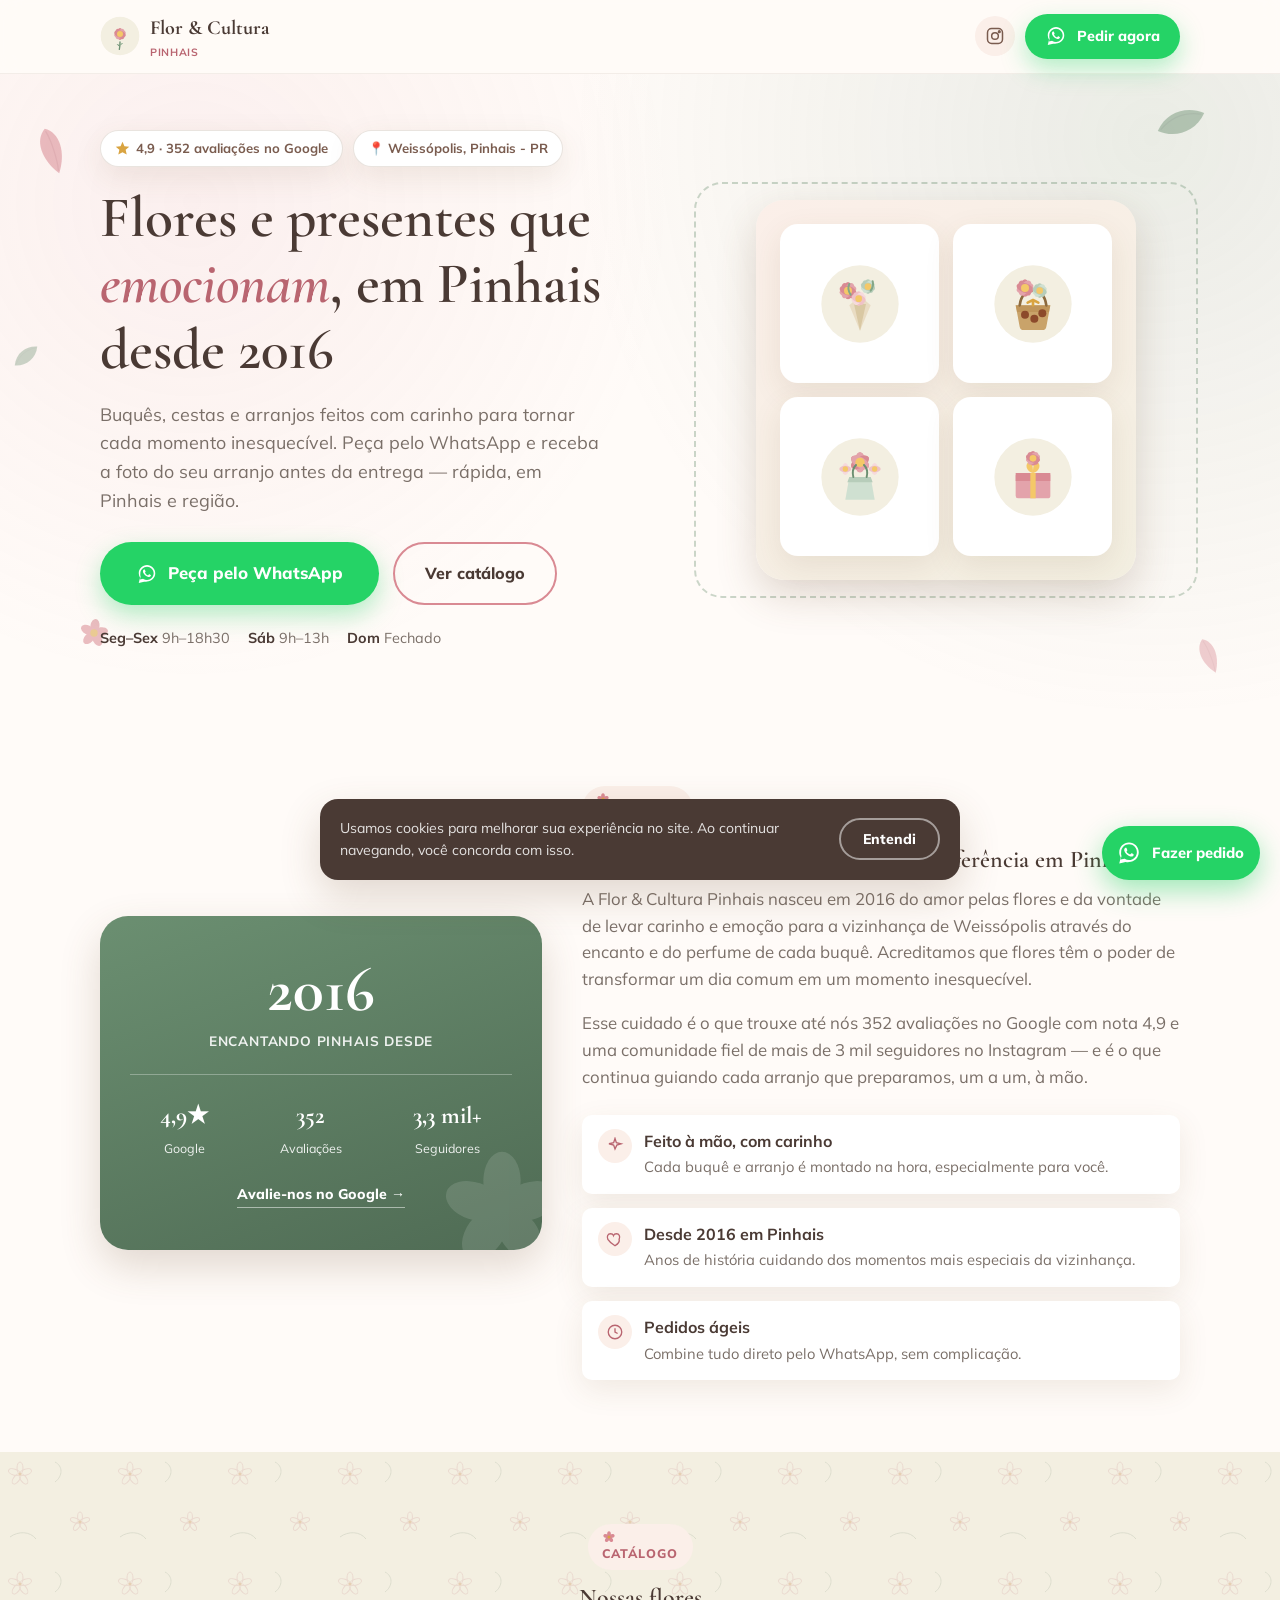
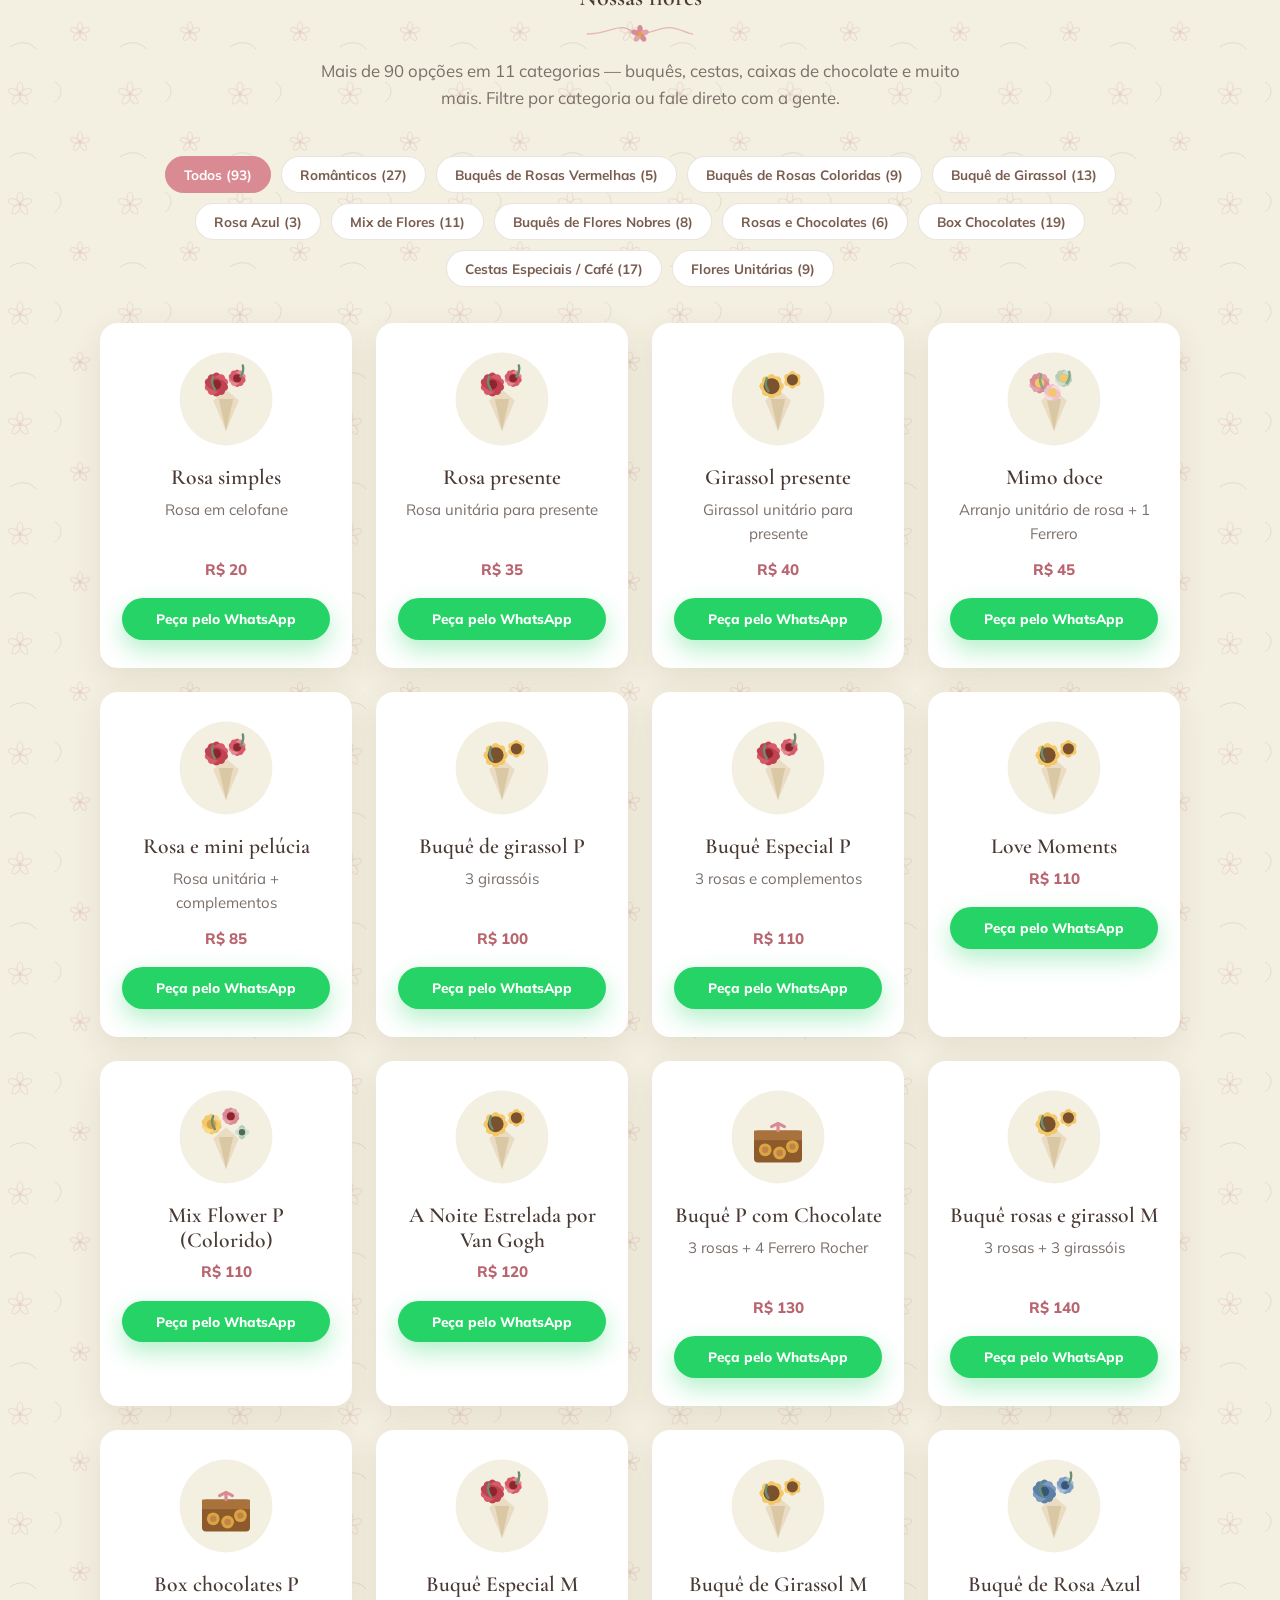
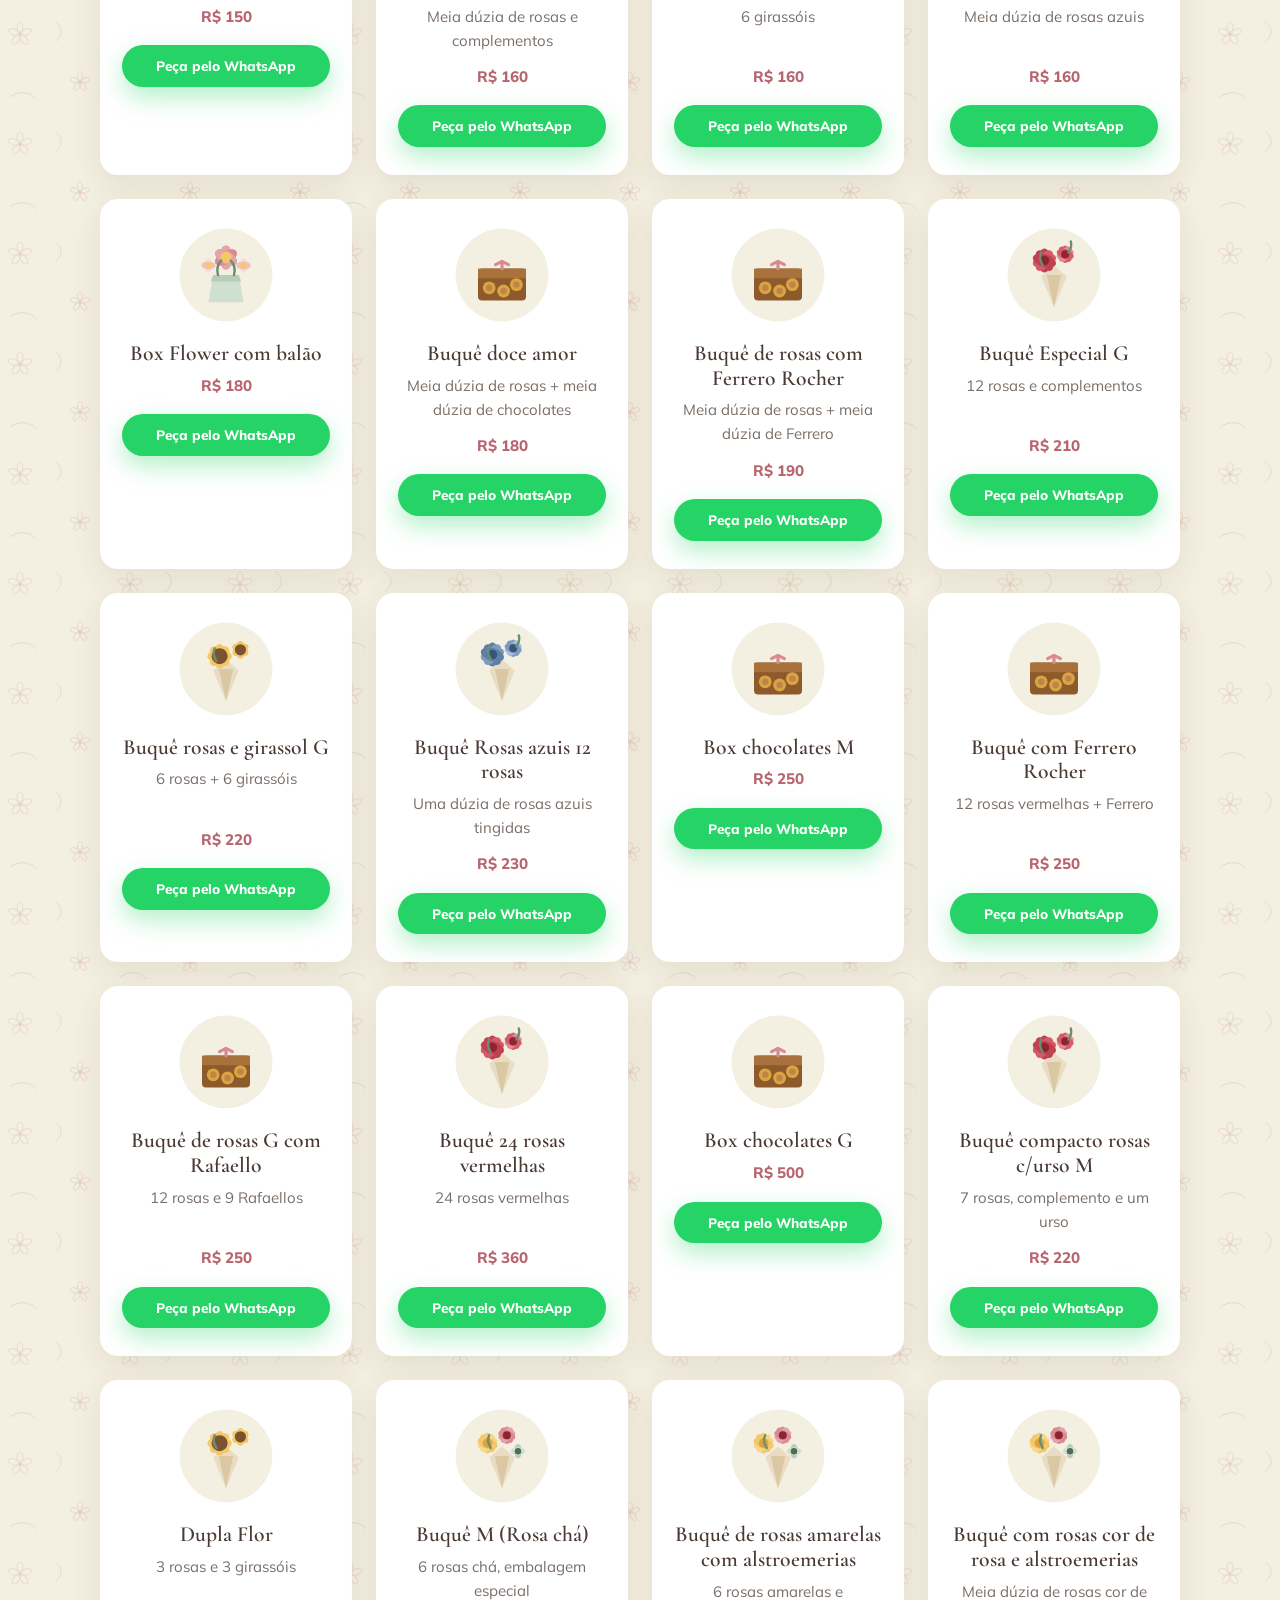
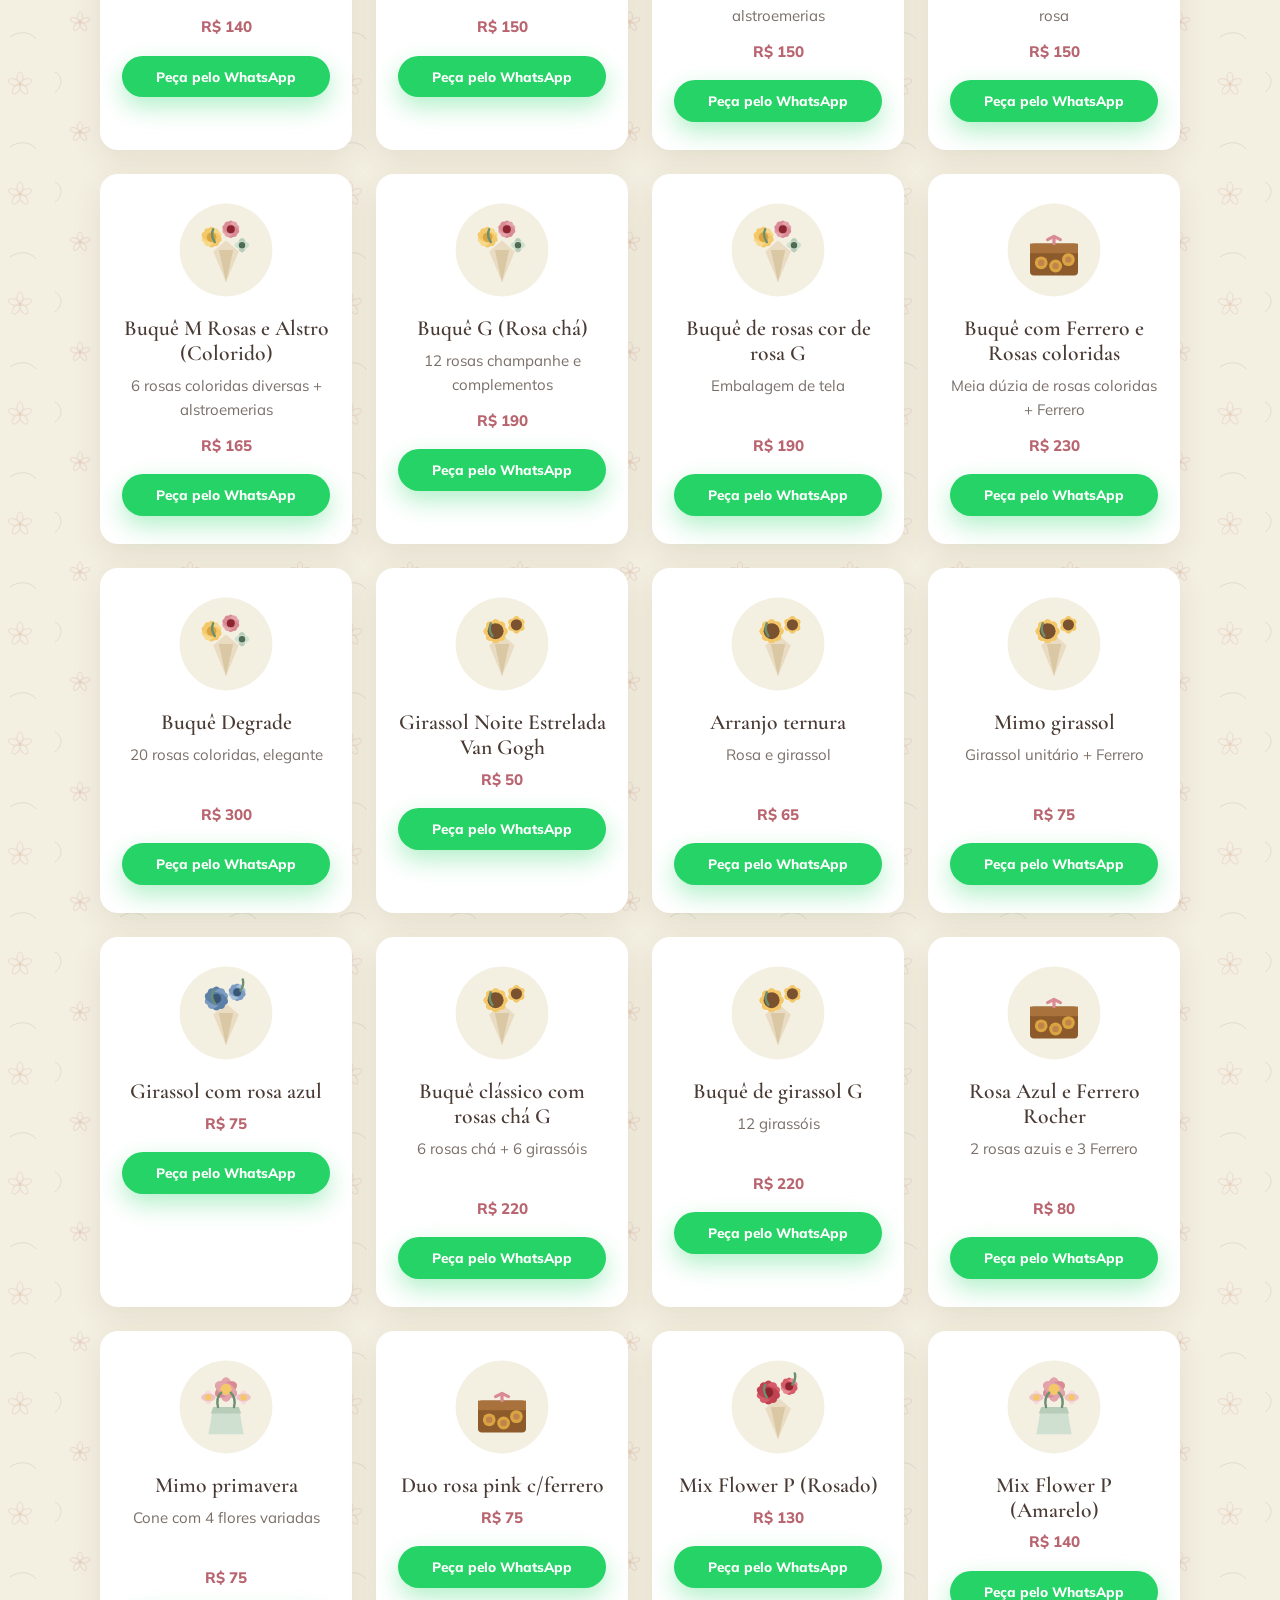
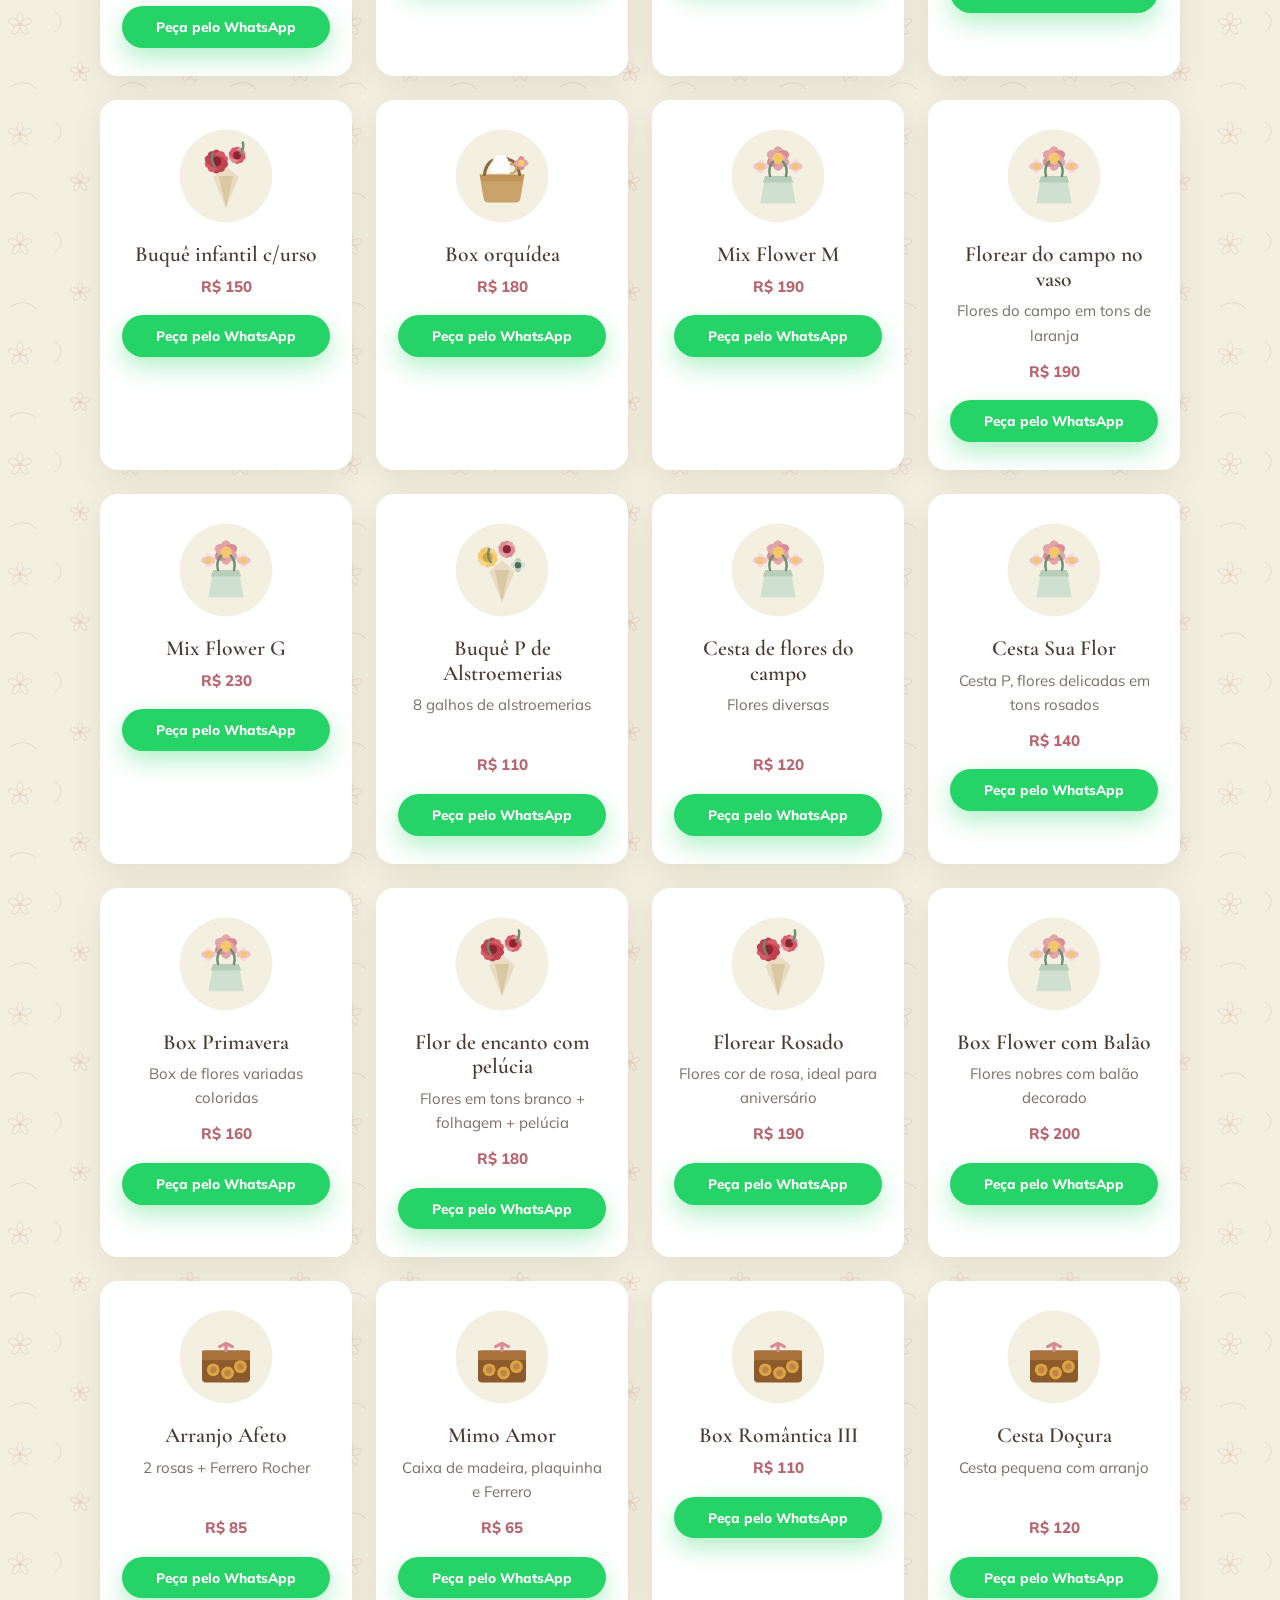
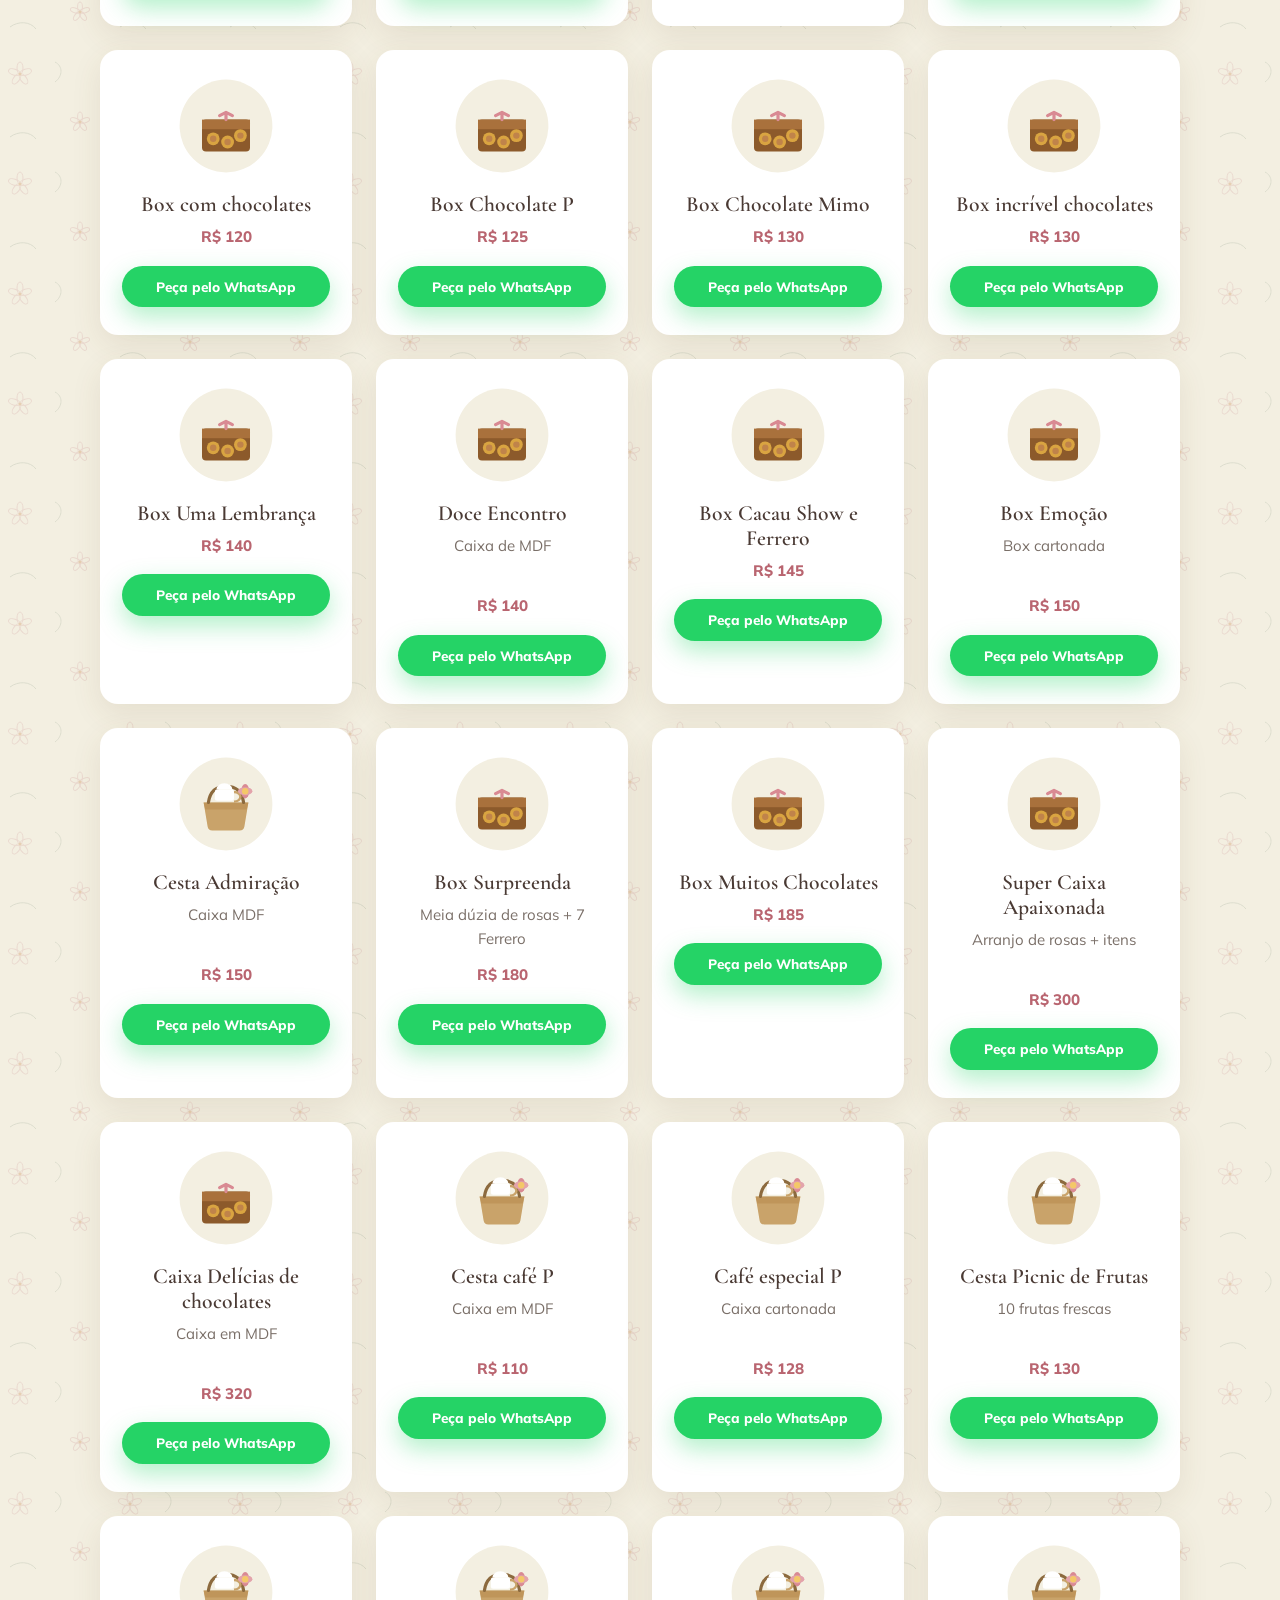
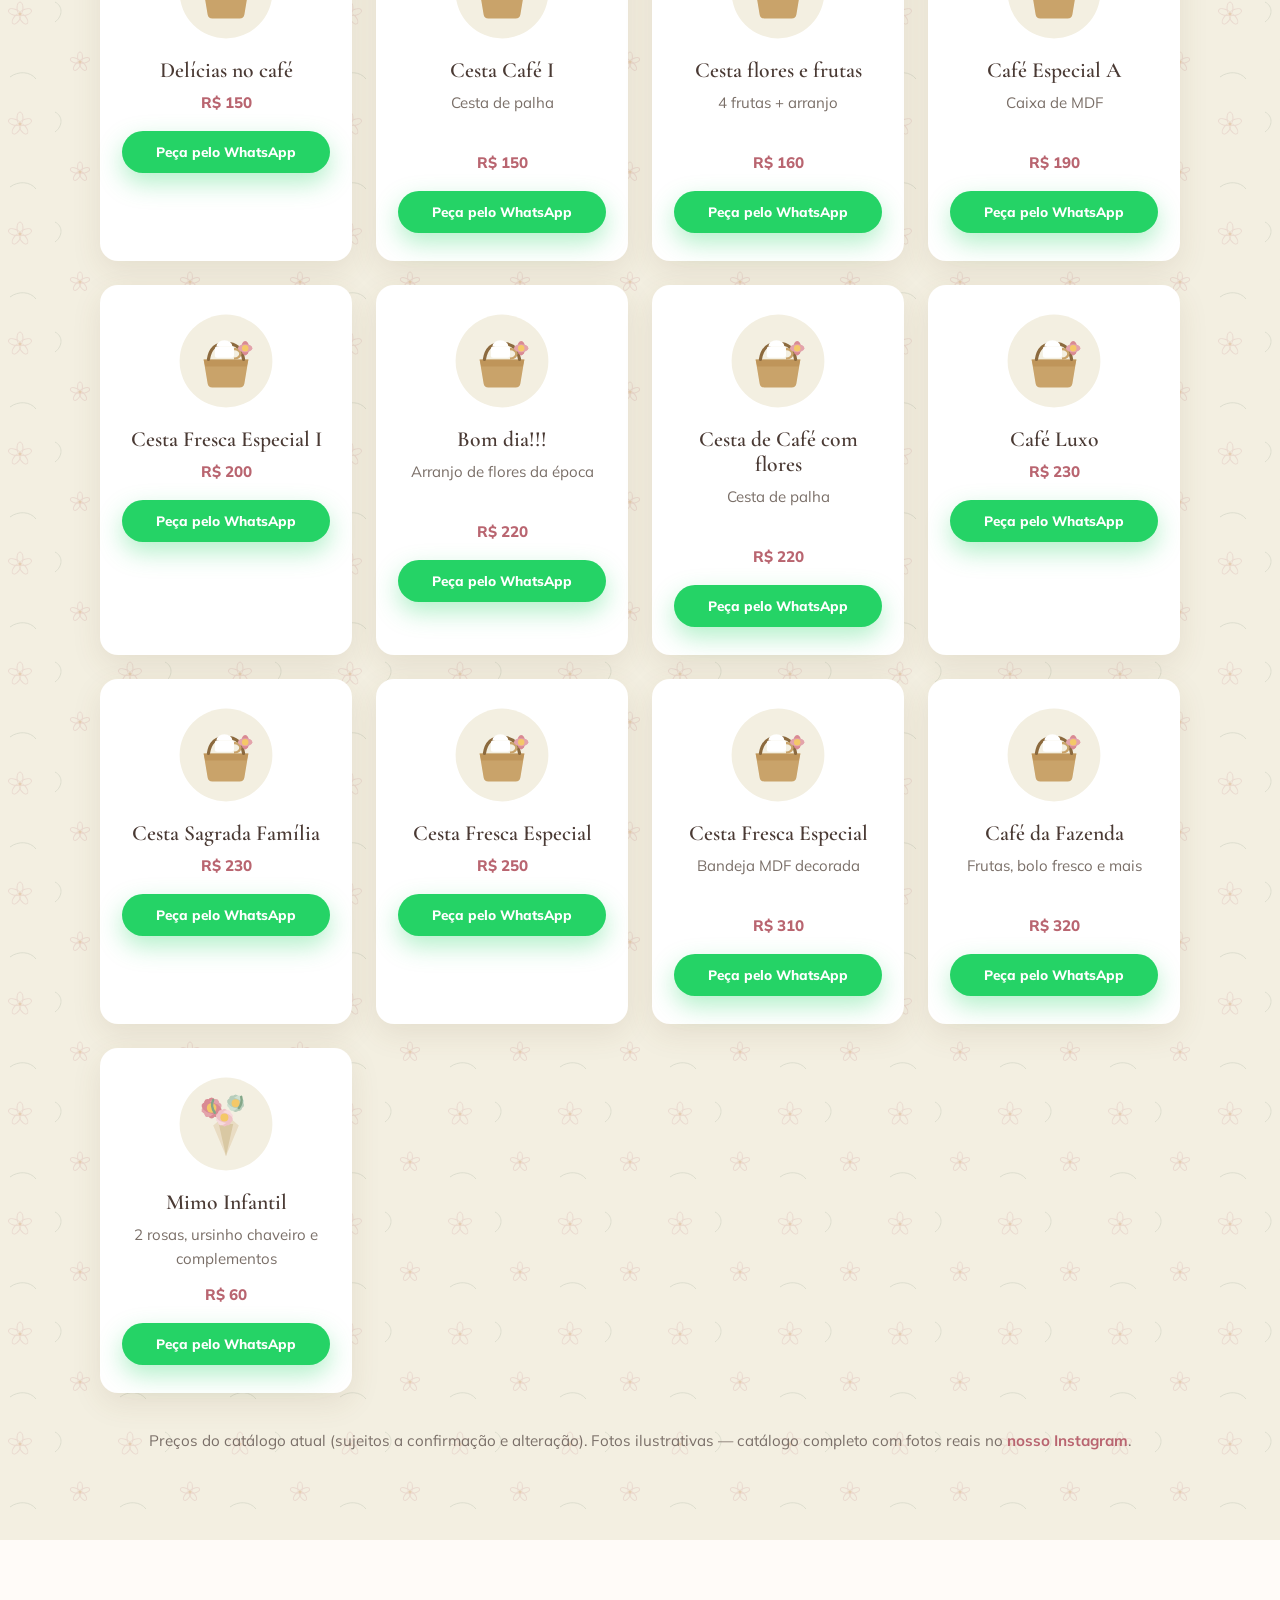
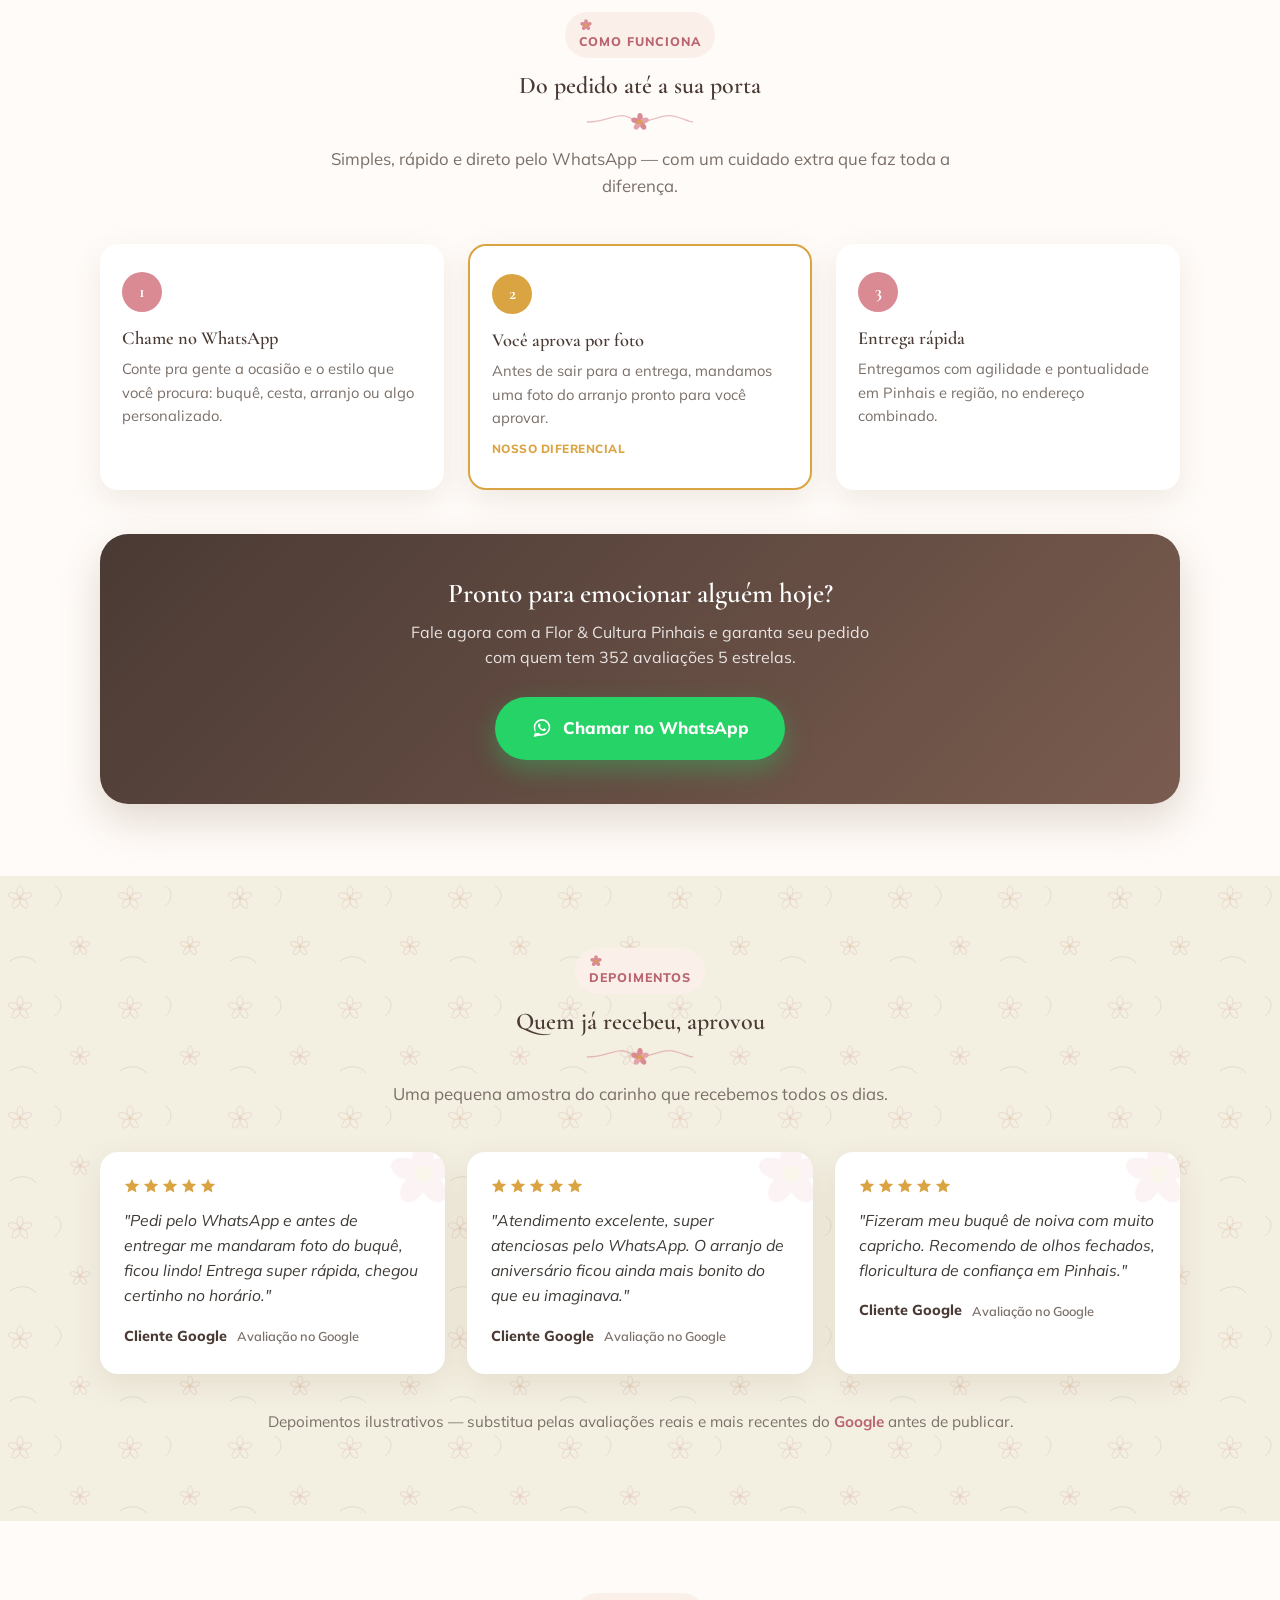
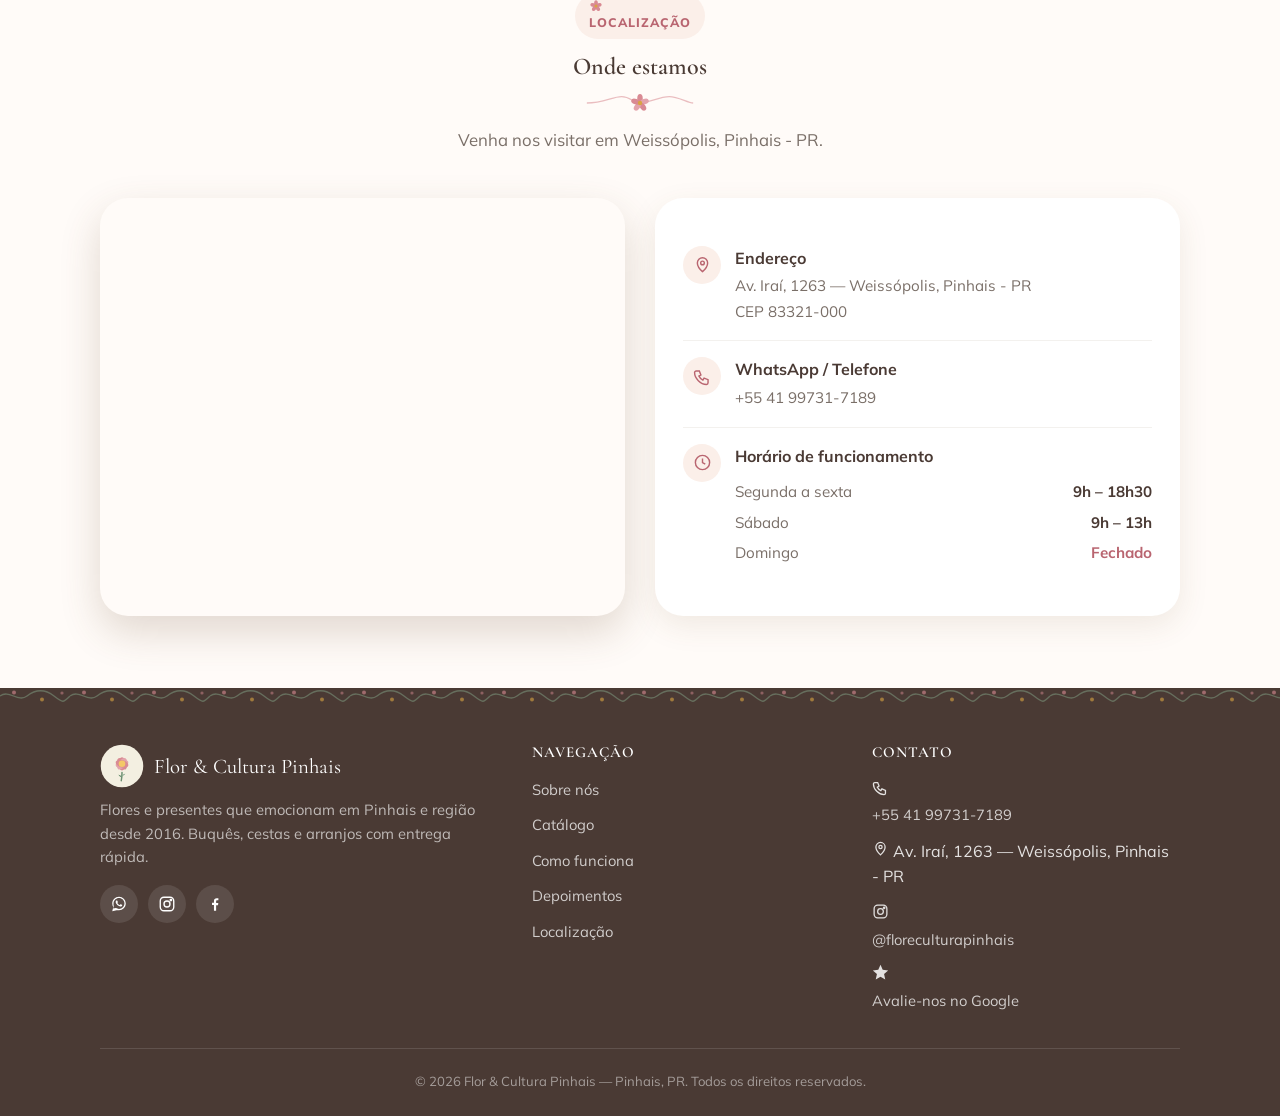
==== commit b7b1f2f7: "Adiciona decoração floral ao site Pétalas e folhas flutuantes no hero, ícone de flor ao lado de cada" ====
--- a/index.html
+++ b/index.html
@@ -106,6 +106,23 @@
 
   <!-- ===== Hero ===== -->
   <section class="hero">
+    <div class="hero-deco" aria-hidden="true">
+      <div class="deco-item" style="top:8%;left:2%;width:52px;transform:rotate(-18deg);">
+        <img src="assets/img/deco-petal.svg" alt="" style="animation-duration:7s;opacity:.55;">
+      </div>
+      <div class="deco-item" style="top:4%;right:6%;width:44px;transform:rotate(24deg);">
+        <img src="assets/img/deco-leaf.svg" alt="" style="animation-duration:9s;animation-delay:.8s;opacity:.45;">
+      </div>
+      <div class="deco-item" style="bottom:10%;left:6%;width:34px;transform:rotate(8deg);">
+        <img src="assets/img/deco-flower-mini.svg" alt="" style="animation-duration:6s;animation-delay:.3s;opacity:.55;">
+      </div>
+      <div class="deco-item" style="bottom:6%;right:4%;width:40px;transform:rotate(-22deg);">
+        <img src="assets/img/deco-petal.svg" alt="" style="animation-duration:8s;animation-delay:1.2s;opacity:.4;">
+      </div>
+      <div class="deco-item" style="top:42%;left:1%;width:26px;transform:rotate(5deg);">
+        <img src="assets/img/deco-leaf.svg" alt="" style="animation-duration:10s;animation-delay:1.6s;opacity:.35;">
+      </div>
+    </div>
     <div class="container">
       <div class="hero-copy">
         <div class="hero-badges">
@@ -157,7 +174,7 @@
         <a class="review-link" href="https://www.google.com/maps/search/?api=1&query=Flor+%26+Cultura+Pinhais" target="_blank" rel="noopener">Avalie-nos no Google →</a>
       </div>
       <div class="about-text">
-        <span class="eyebrow">Sobre nós</span>
+        <span class="eyebrow"><img src="assets/img/deco-flower-mini.svg" class="eyebrow-flower" alt="" width="14" height="14">Sobre nós</span>
         <h2>Uma floricultura de bairro que virou referência em Pinhais</h2>
         <p>A Flor &amp; Cultura Pinhais nasceu em 2016 do amor pelas flores e da vontade de levar carinho e emoção para a vizinhança de Weissópolis através do encanto e do perfume de cada buquê. Acreditamos que flores têm o poder de transformar um dia comum em um momento inesquecível.</p>
         <p>Esse cuidado é o que trouxe até nós 352 avaliações no Google com nota 4,9 e uma comunidade fiel de mais de 3 mil seguidores no Instagram — e é o que continua guiando cada arranjo que preparamos, um a um, à mão.</p>
@@ -183,8 +200,9 @@
   <section class="section section-alt" id="catalogo">
     <div class="container">
       <div class="section-head">
-        <span class="eyebrow">Catálogo</span>
+        <span class="eyebrow"><img src="assets/img/deco-flower-mini.svg" class="eyebrow-flower" alt="" width="14" height="14">Catálogo</span>
         <h2>Nossas flores</h2>
+        <div class="flourish" aria-hidden="true"><img src="assets/img/deco-flourish.svg" alt=""></div>
         <p>Mais de 90 opções em 11 categorias — buquês, cestas, caixas de chocolate e muito mais. Filtre por categoria ou fale direto com a gente.</p>
       </div>
       <div class="catalog-filters" id="catalogFilters"></div>
@@ -199,8 +217,9 @@
   <section class="section" id="entrega">
     <div class="container">
       <div class="section-head">
-        <span class="eyebrow">Como funciona</span>
+        <span class="eyebrow"><img src="assets/img/deco-flower-mini.svg" class="eyebrow-flower" alt="" width="14" height="14">Como funciona</span>
         <h2>Do pedido até a sua porta</h2>
+        <div class="flourish" aria-hidden="true"><img src="assets/img/deco-flourish.svg" alt=""></div>
         <p>Simples, rápido e direto pelo WhatsApp — com um cuidado extra que faz toda a diferença.</p>
       </div>
       <div class="steps">
@@ -236,8 +255,9 @@
   <section class="section section-alt" id="depoimentos">
     <div class="container">
       <div class="section-head">
-        <span class="eyebrow">Depoimentos</span>
+        <span class="eyebrow"><img src="assets/img/deco-flower-mini.svg" class="eyebrow-flower" alt="" width="14" height="14">Depoimentos</span>
         <h2>Quem já recebeu, aprovou</h2>
+        <div class="flourish" aria-hidden="true"><img src="assets/img/deco-flourish.svg" alt=""></div>
         <p>Uma pequena amostra do carinho que recebemos todos os dias.</p>
       </div>
       <div class="testimonial-grid">
@@ -283,8 +303,9 @@
   <section class="section" id="localizacao">
     <div class="container">
       <div class="section-head">
-        <span class="eyebrow">Localização</span>
+        <span class="eyebrow"><img src="assets/img/deco-flower-mini.svg" class="eyebrow-flower" alt="" width="14" height="14">Localização</span>
         <h2>Onde estamos</h2>
+        <div class="flourish" aria-hidden="true"><img src="assets/img/deco-flourish.svg" alt=""></div>
         <p>Venha nos visitar em Weissópolis, Pinhais - PR.</p>
       </div>
       <div class="location-grid">
--- a/assets/css/style.css
+++ b/assets/css/style.css
@@ -87,7 +87,7 @@
 }
 
 .section-alt {
-  background: var(--color-bg-alt);
+  background: url("../img/deco-pattern.svg") repeat, var(--color-bg-alt);
 }
 
 .section-head {
@@ -240,7 +240,53 @@
   overflow: hidden;
 }
 
+/* ---------- Decorative florals ---------- */
+
+.hero-deco {
+  position: absolute;
+  inset: 0;
+  overflow: hidden;
+  pointer-events: none;
+  z-index: 0;
+}
+
+.deco-item {
+  position: absolute;
+}
+
+.deco-item img {
+  width: 100%;
+  height: 100%;
+  display: block;
+  animation: floatUp 8s ease-in-out infinite;
+}
+
+.eyebrow-flower {
+  vertical-align: -2px;
+  margin-right: 6px;
+}
+
+.flourish {
+  display: flex;
+  justify-content: center;
+  margin: 4px 0 14px;
+}
+
+.flourish img {
+  width: 110px;
+  height: auto;
+}
+
+@media (prefers-reduced-motion: reduce) {
+  .hero-visual-card,
+  .deco-item img {
+    animation: none !important;
+  }
+}
+
 .hero .container {
+  position: relative;
+  z-index: 1;
   display: grid;
   gap: 40px;
   align-items: center;
@@ -372,12 +418,27 @@
 }
 
 .about-figure {
+  position: relative;
   background: linear-gradient(160deg, var(--color-green) 0%, var(--color-green-dark) 100%);
   border-radius: var(--radius-lg);
   padding: 42px 30px;
   color: #fff;
   text-align: center;
   box-shadow: var(--shadow-strong);
+  overflow: hidden;
+}
+
+.about-figure::after {
+  content: "";
+  position: absolute;
+  bottom: -30px;
+  right: -30px;
+  width: 140px;
+  height: 140px;
+  background: url("../img/deco-flower-mini.svg") no-repeat center / contain;
+  opacity: .12;
+  filter: brightness(0) invert(1);
+  pointer-events: none;
 }
 
 .about-figure .years {
@@ -653,10 +714,24 @@
 }
 
 .testimonial-card {
+  position: relative;
   background: var(--color-white);
   border-radius: var(--radius-md);
   padding: 26px 24px;
   box-shadow: var(--shadow-soft);
+  overflow: hidden;
+}
+
+.testimonial-card::after {
+  content: "";
+  position: absolute;
+  top: -18px;
+  right: -18px;
+  width: 80px;
+  height: 80px;
+  background: url("../img/deco-flower-mini.svg") no-repeat center / contain;
+  opacity: .1;
+  pointer-events: none;
 }
 
 .testimonial-stars {
@@ -768,9 +843,22 @@
 /* ---------- Footer ---------- */
 
 .site-footer {
+  position: relative;
   background: var(--color-brown);
   color: rgba(255,255,255,0.85);
   padding: 56px 0 24px;
+}
+
+.site-footer::before {
+  content: "";
+  position: absolute;
+  top: 0;
+  left: 0;
+  right: 0;
+  height: 16px;
+  background: url("../img/deco-vine.svg") repeat-x;
+  background-size: 70px 16px;
+  opacity: .8;
 }
 
 .footer-grid {
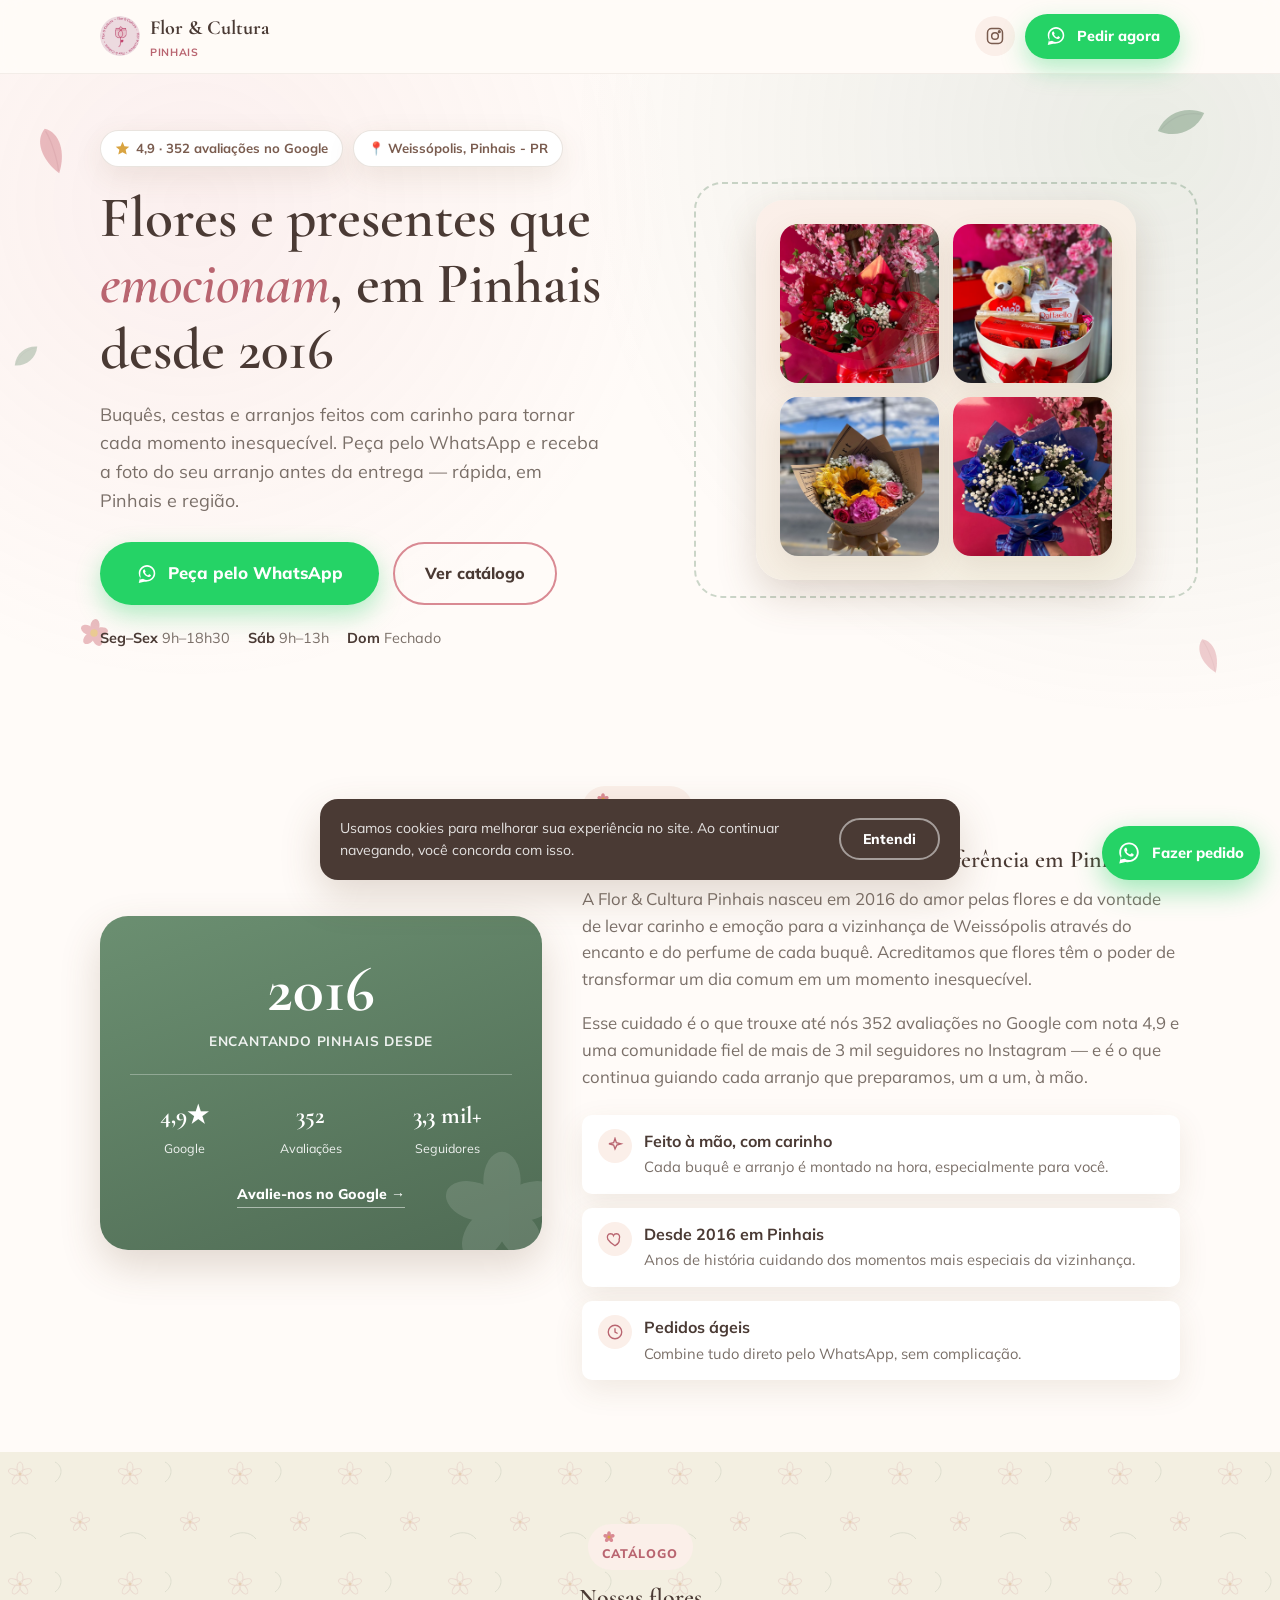
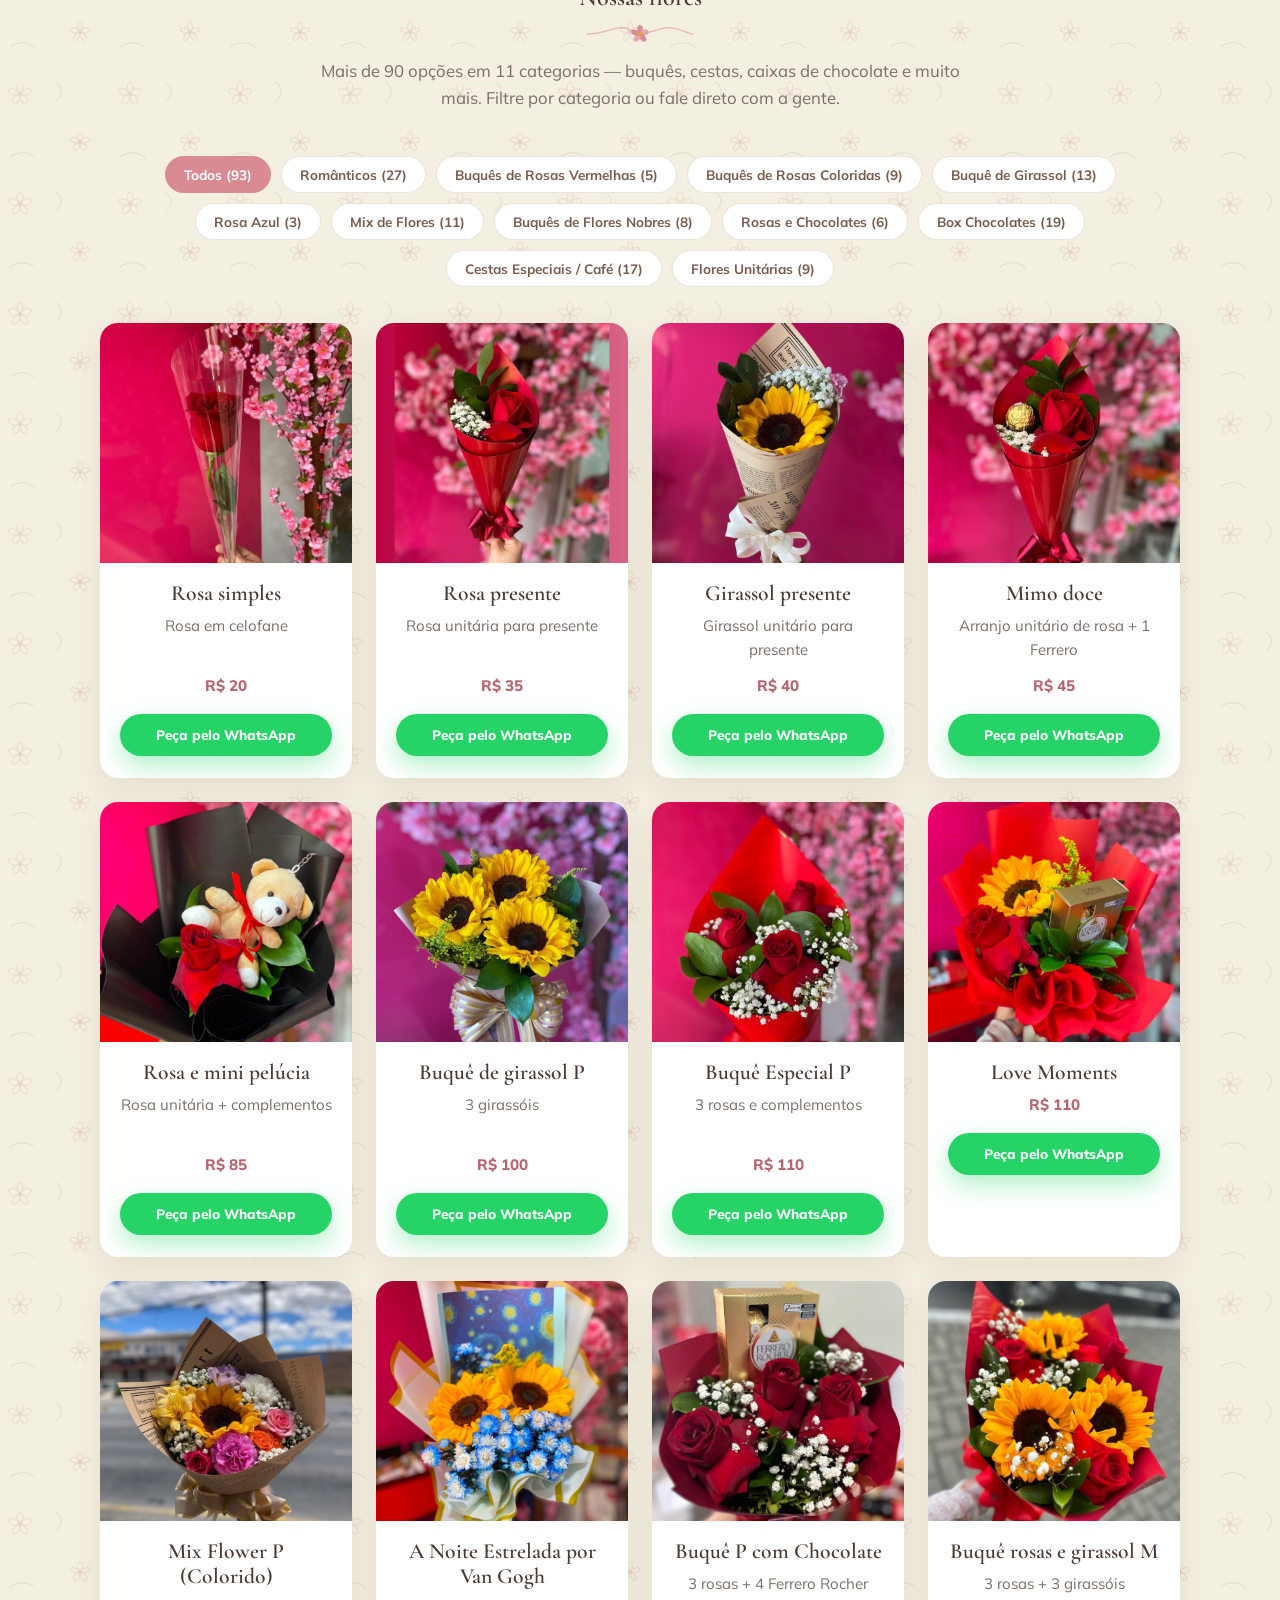
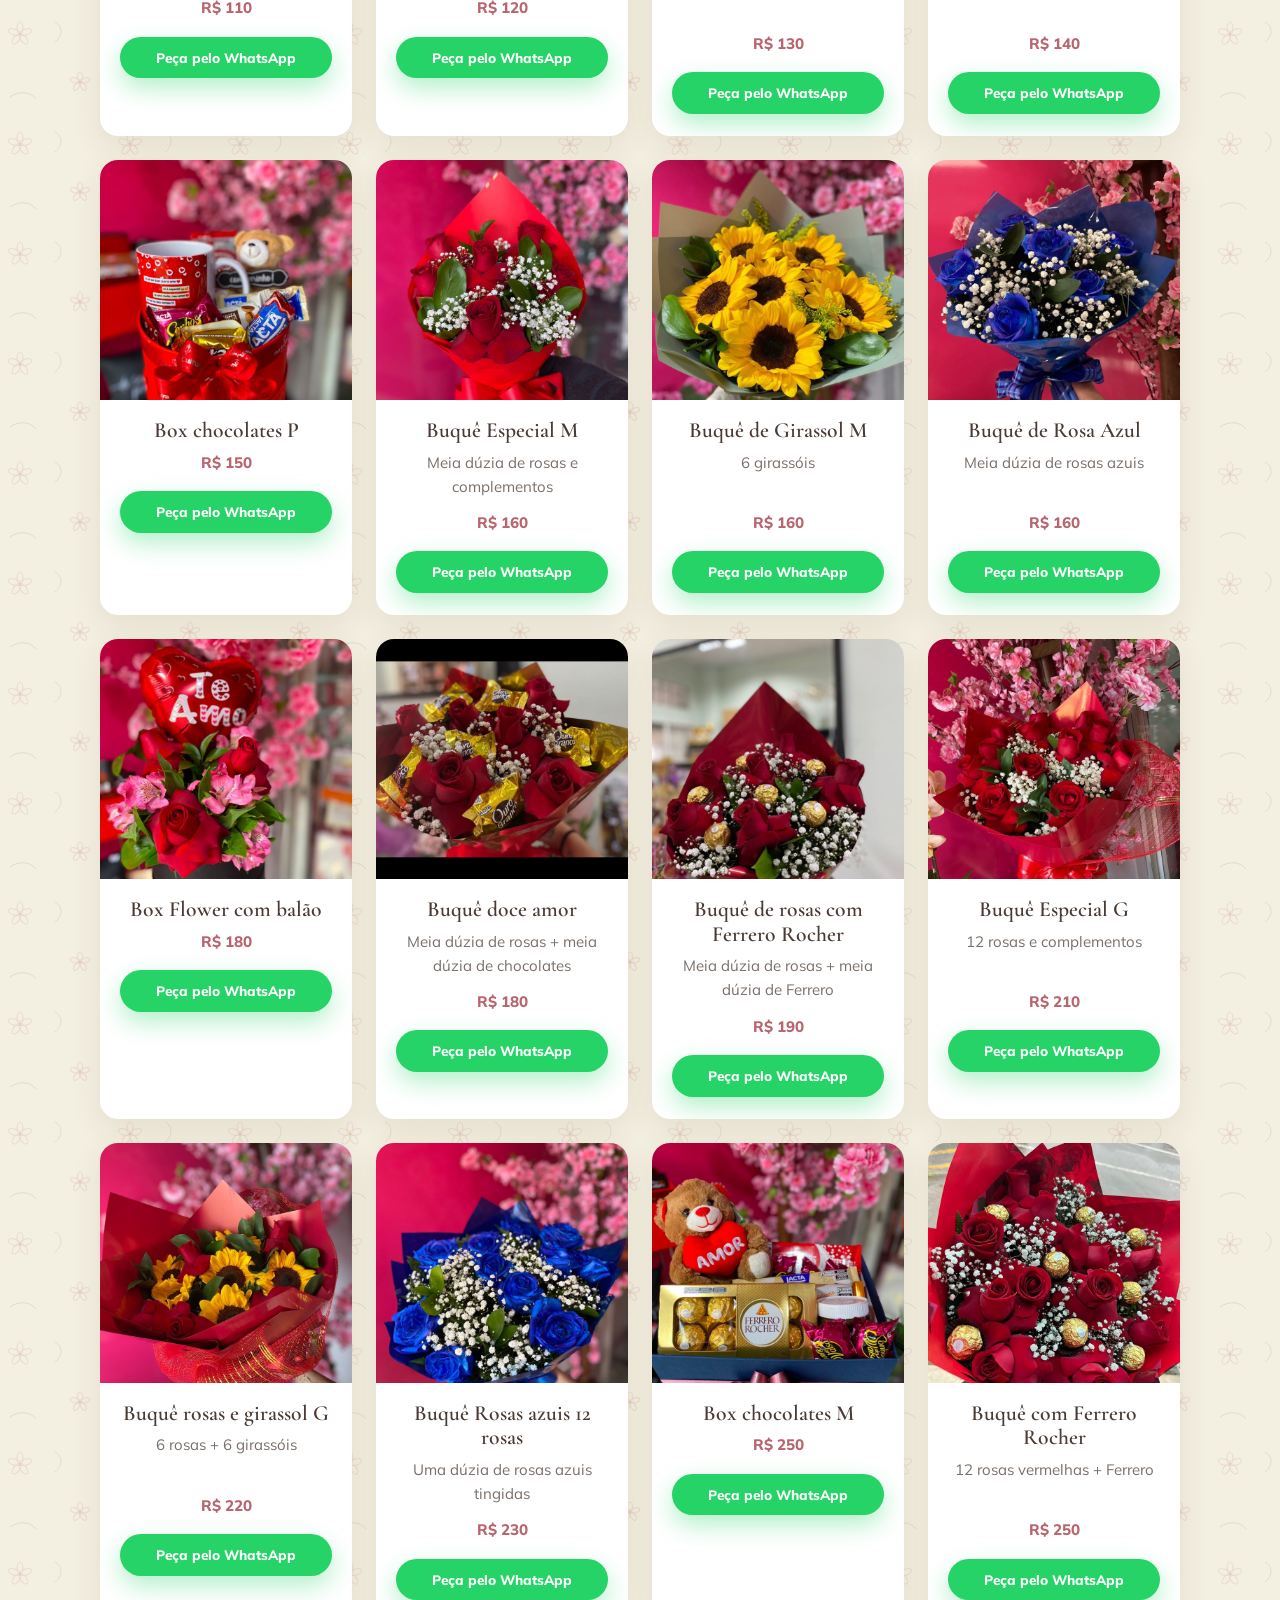
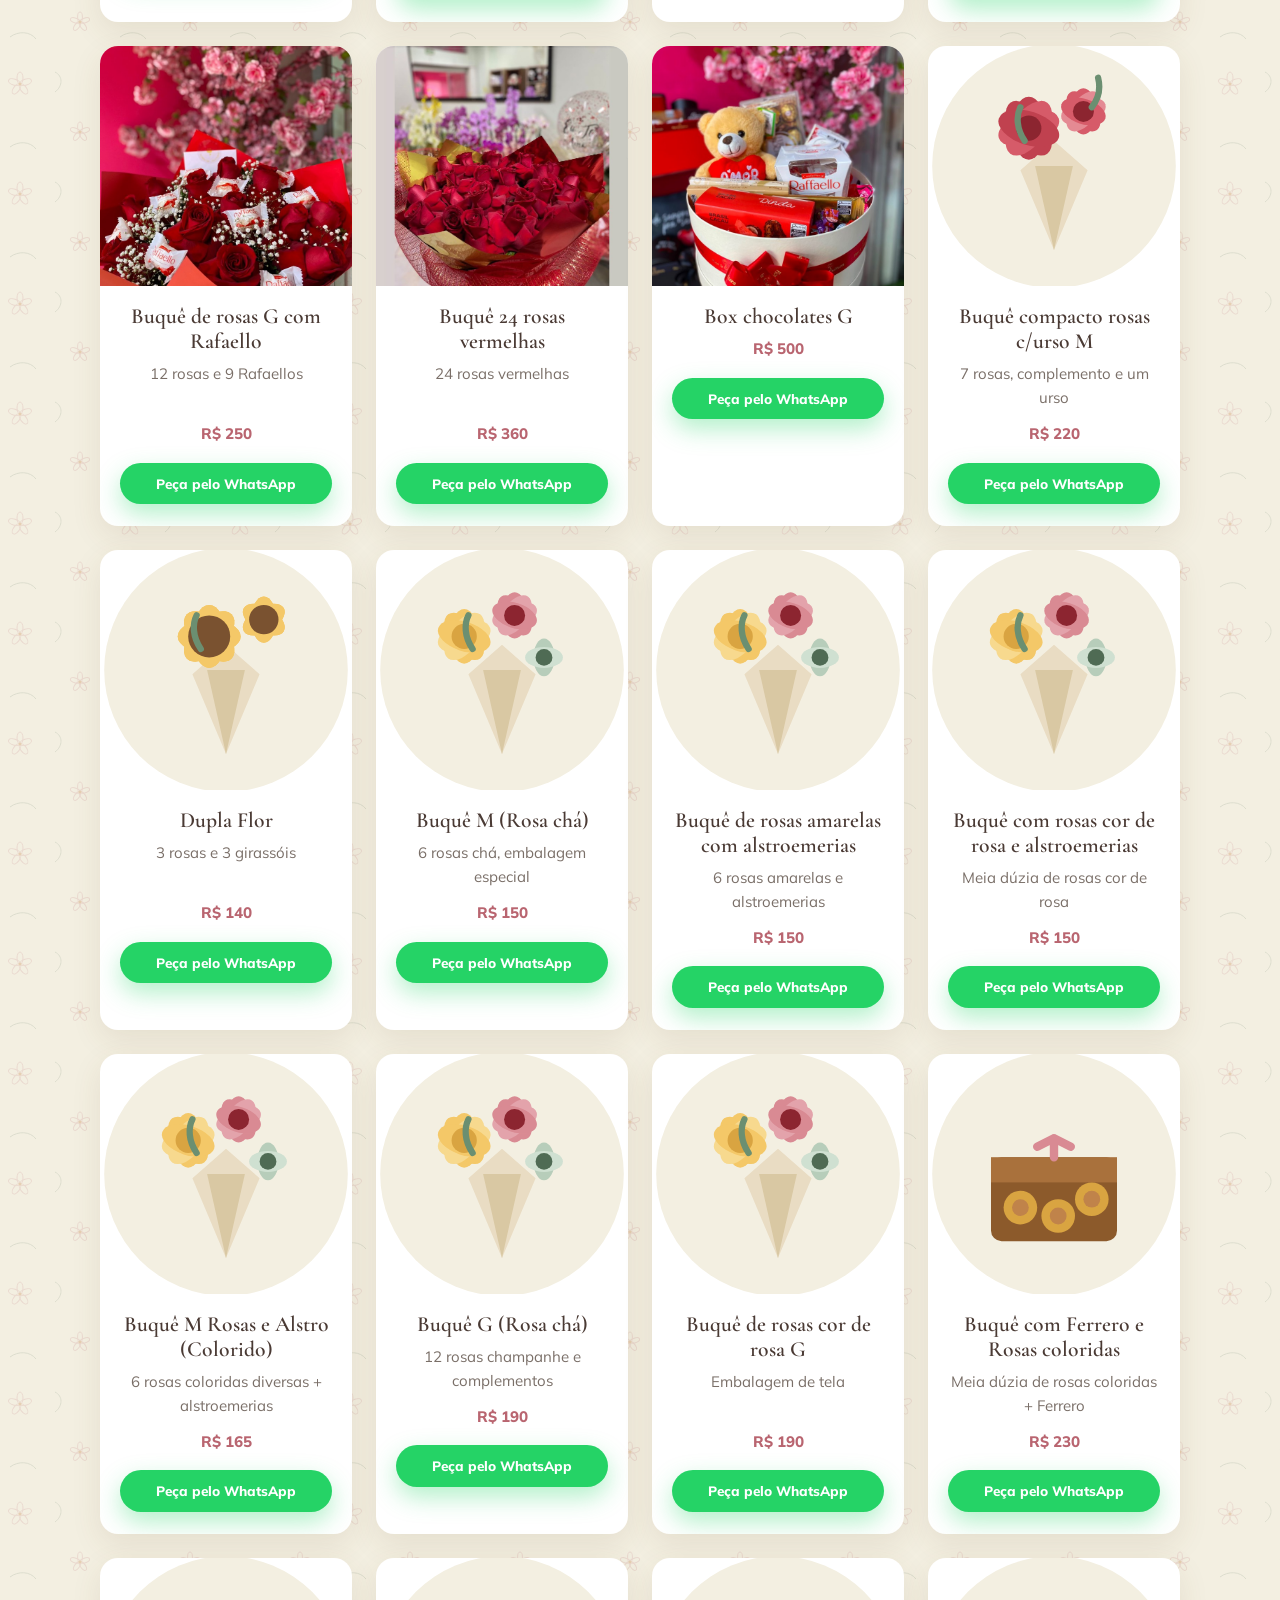
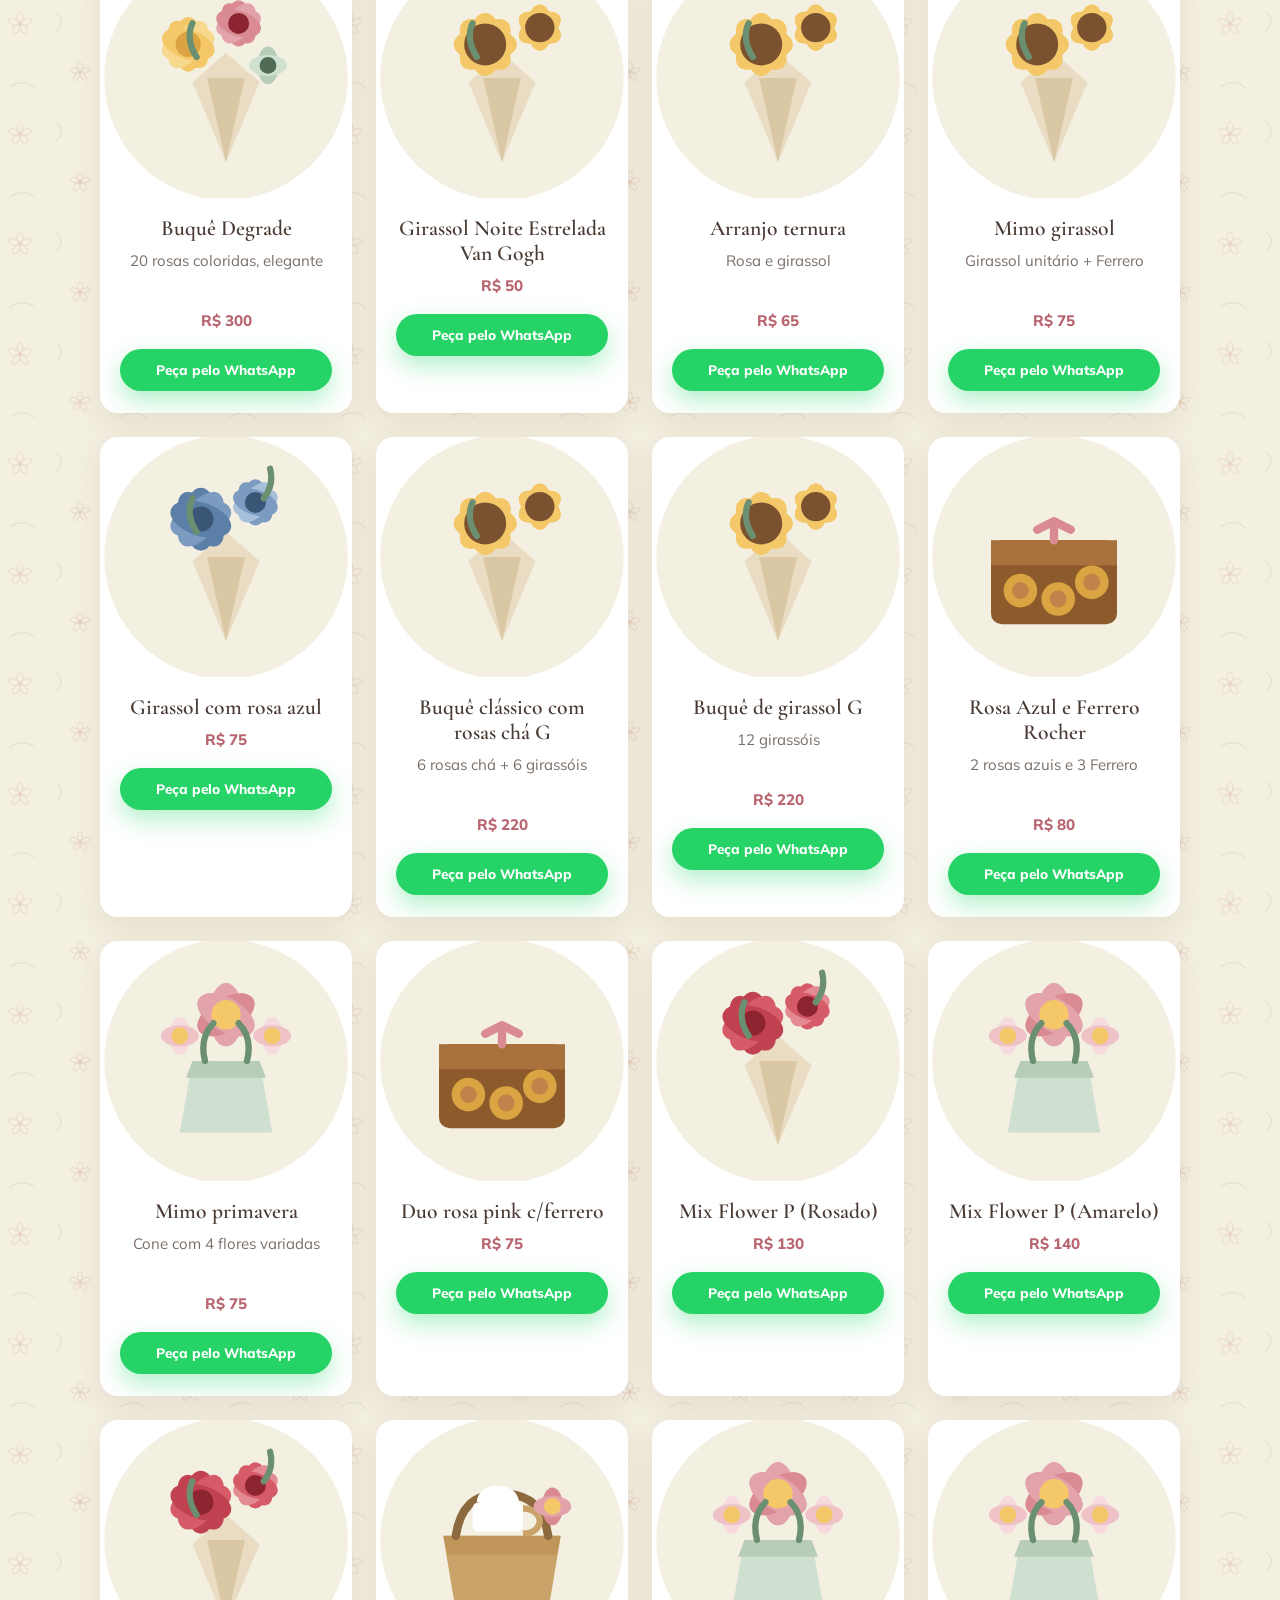
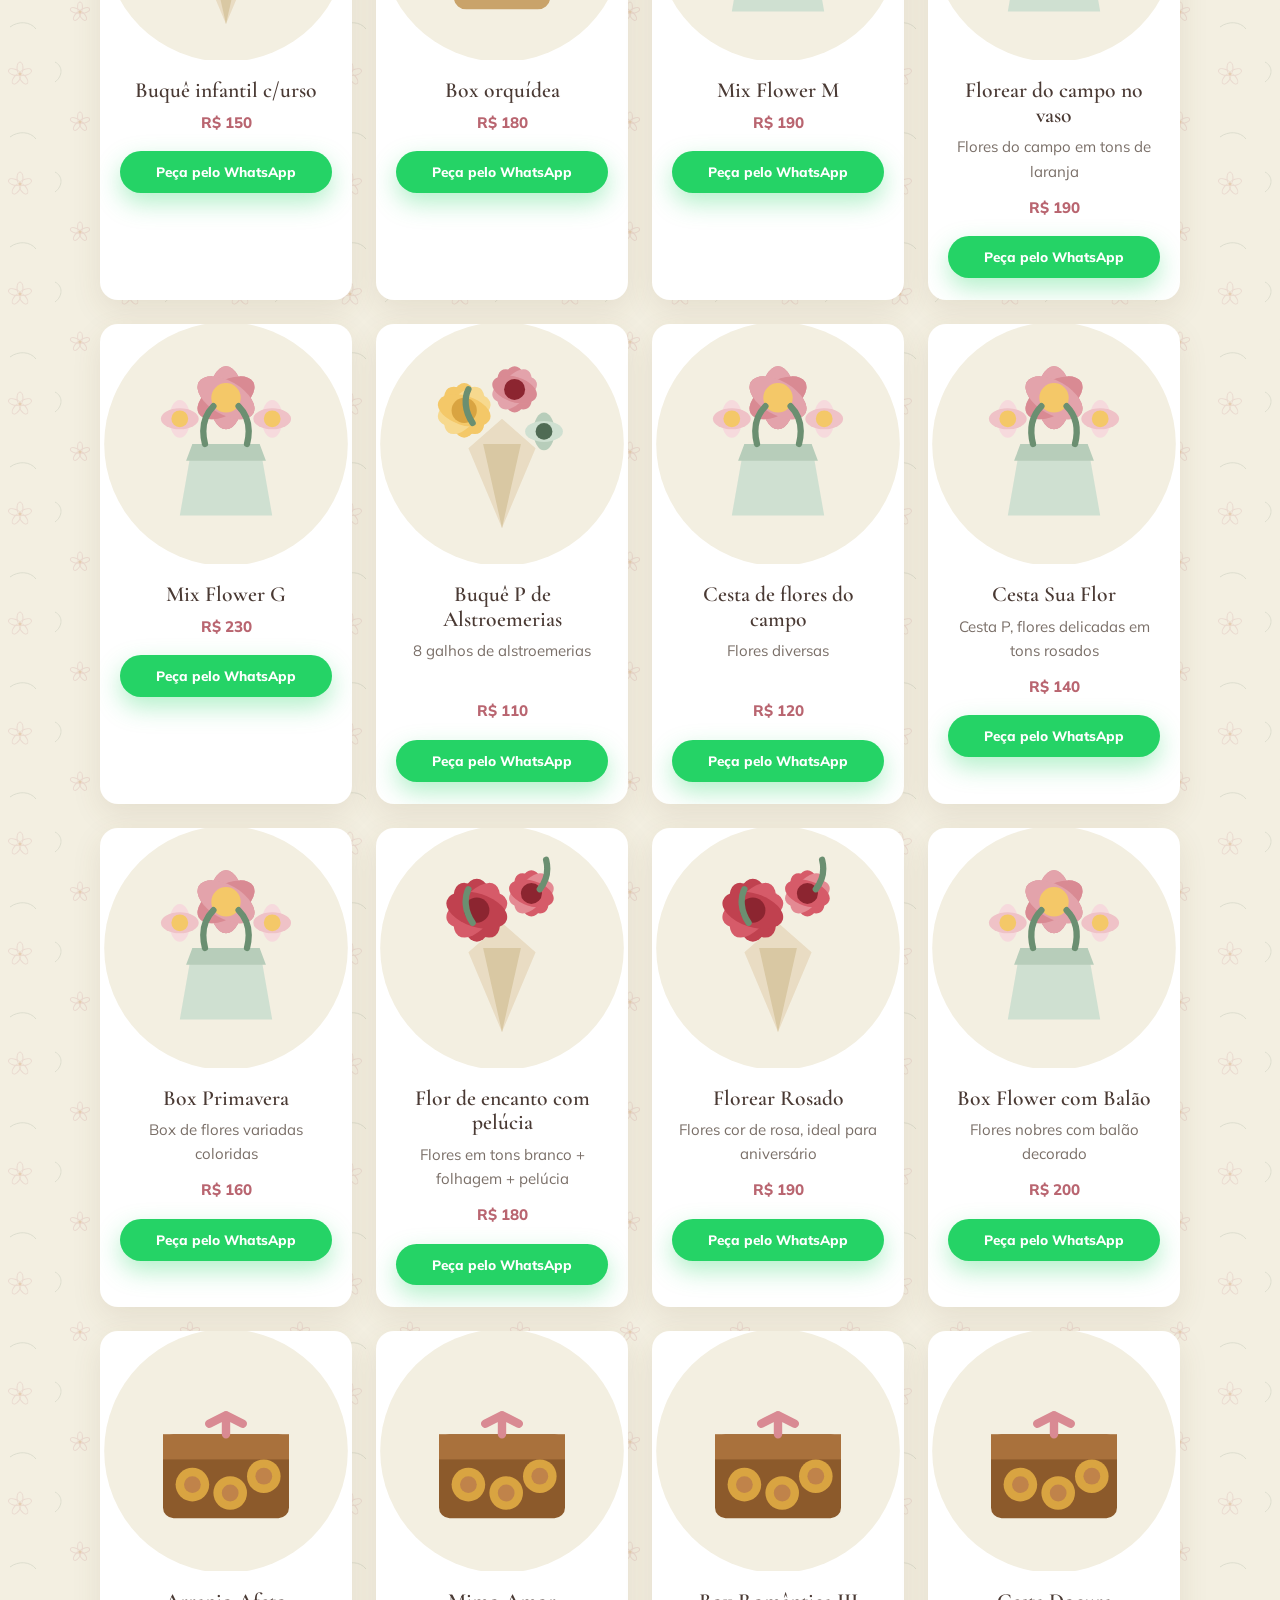
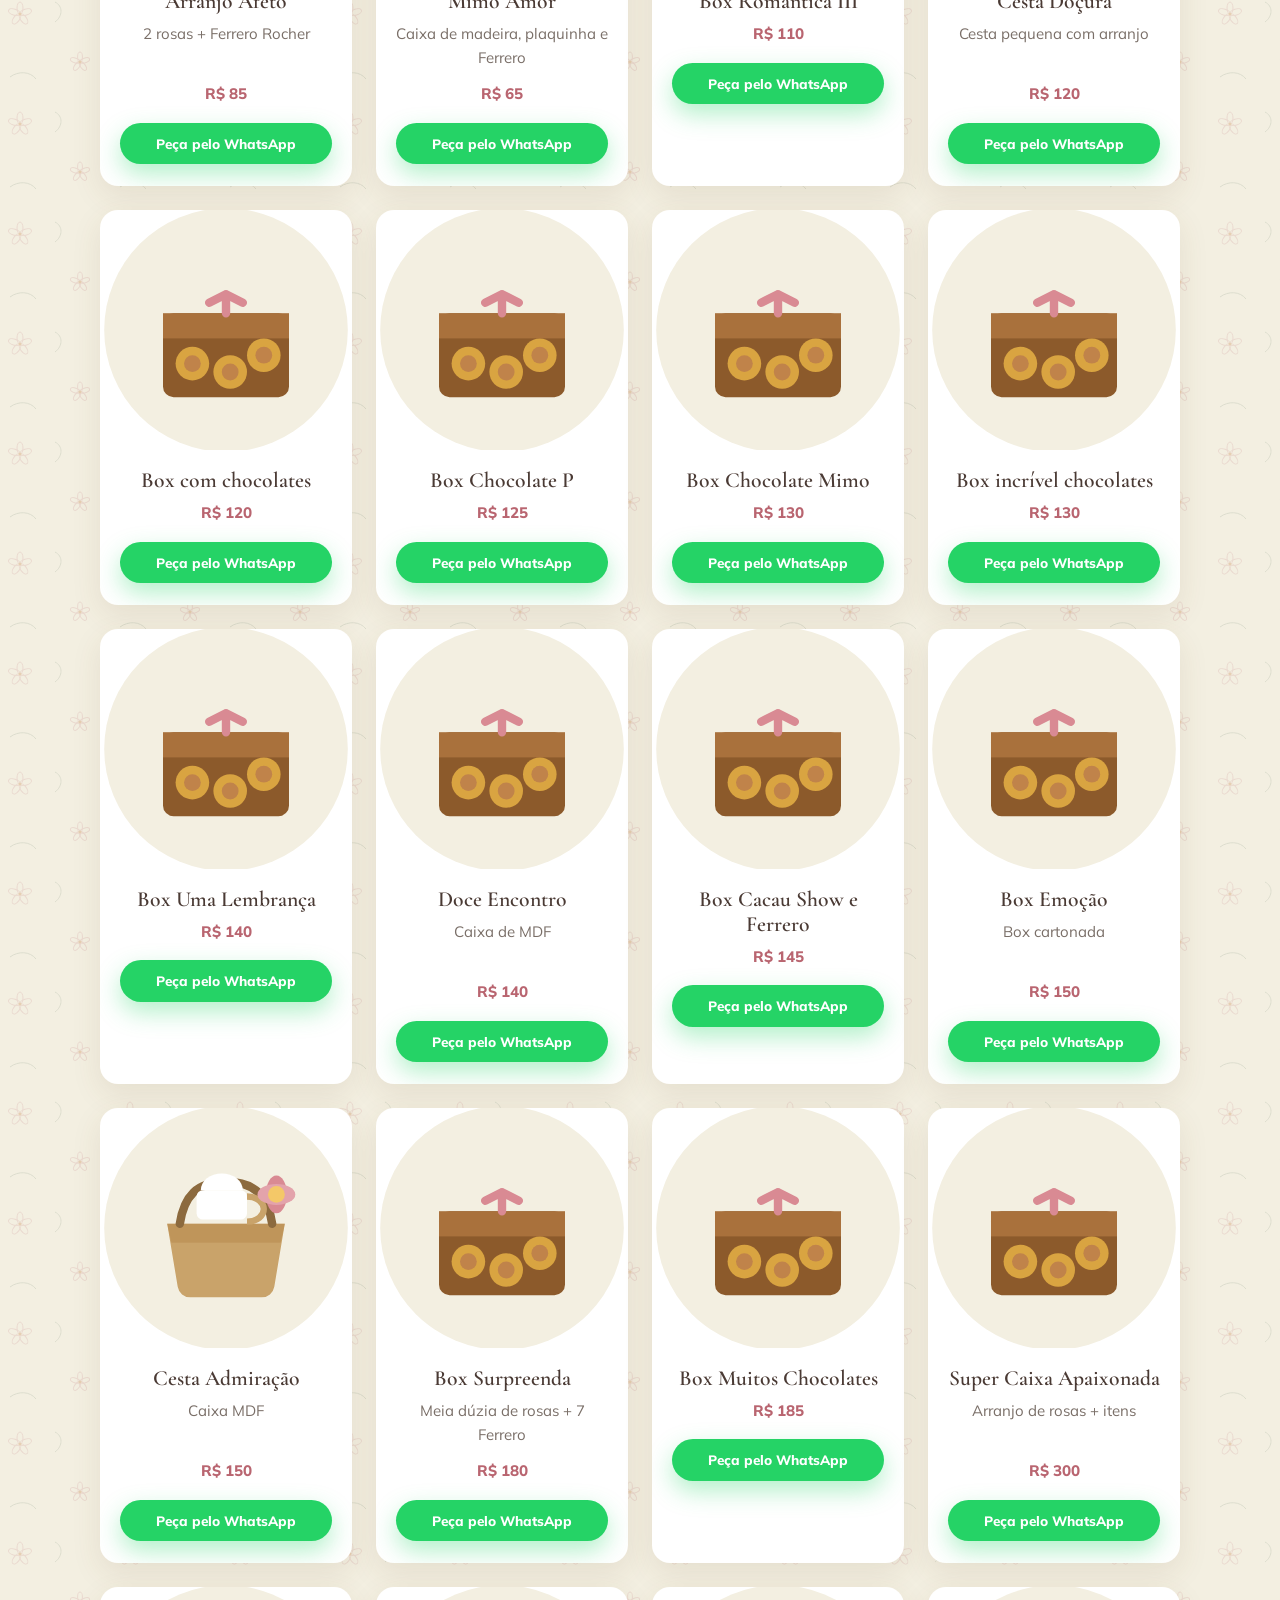
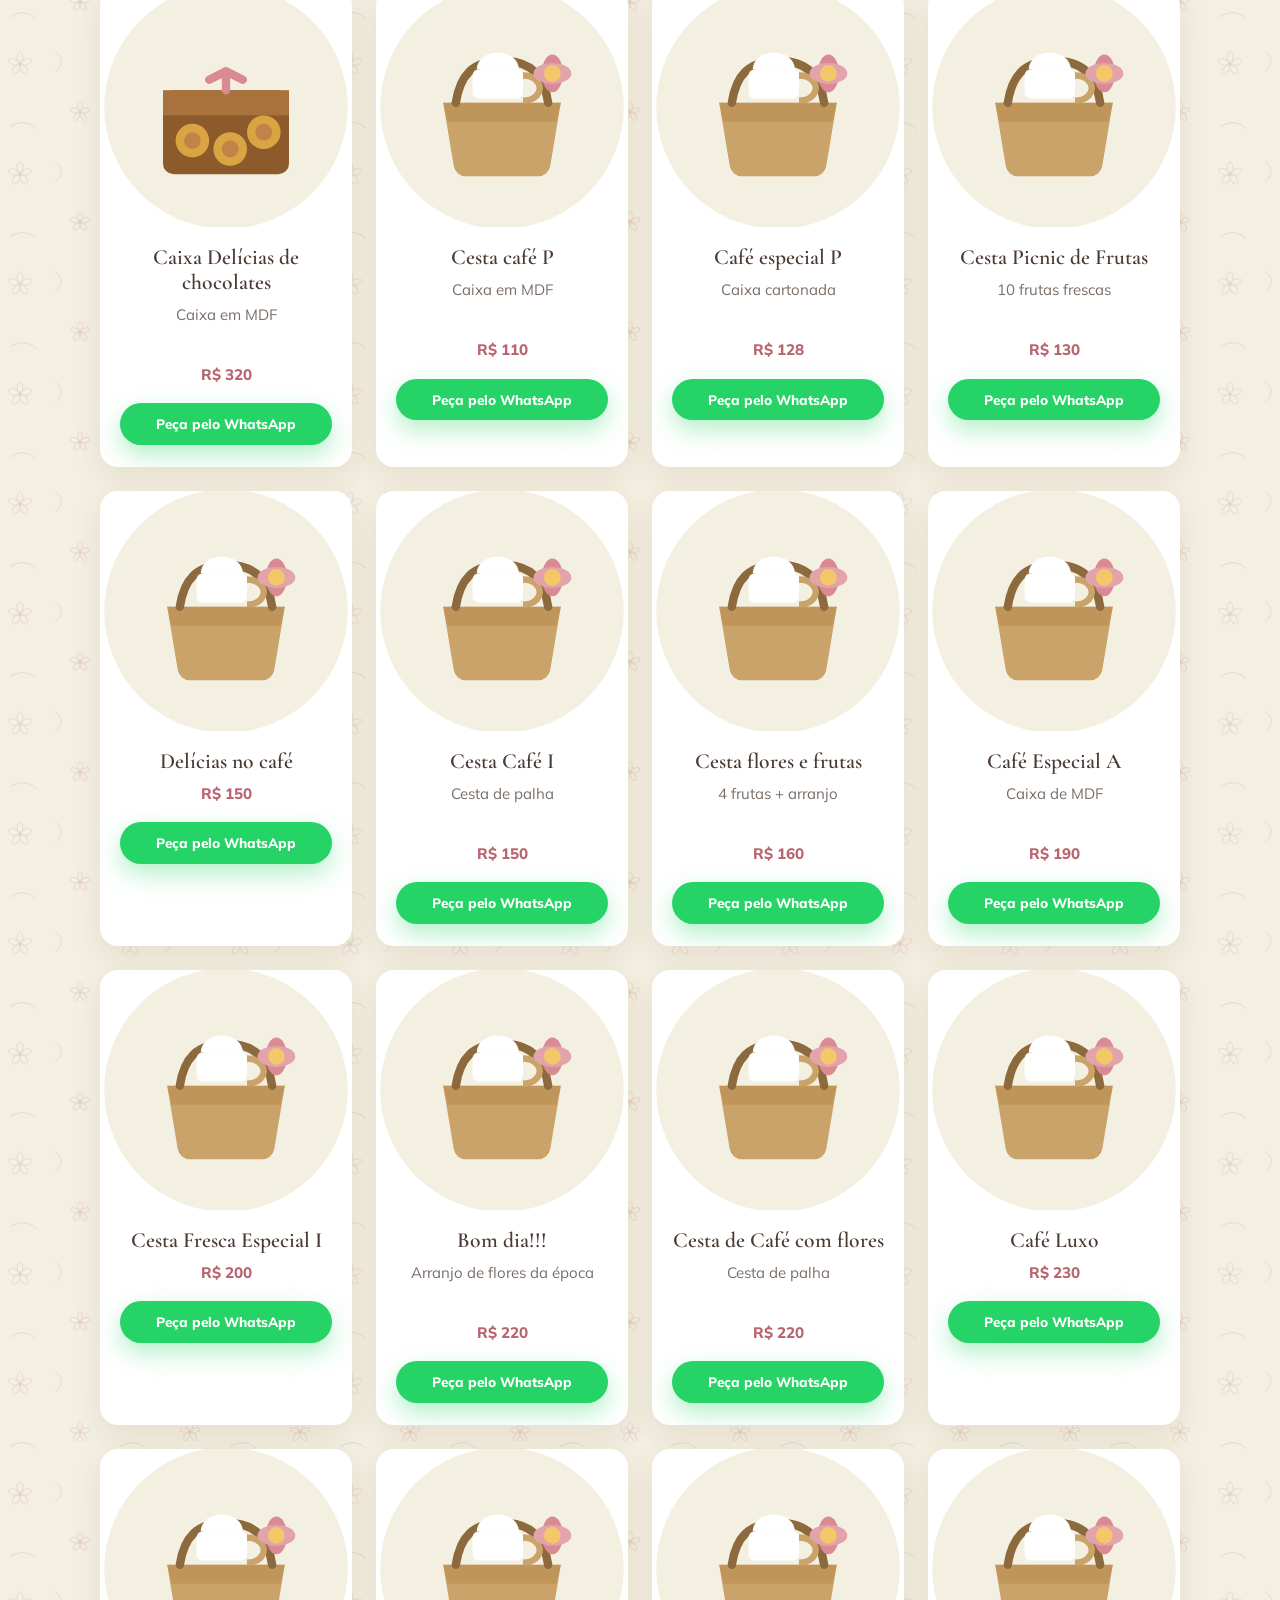
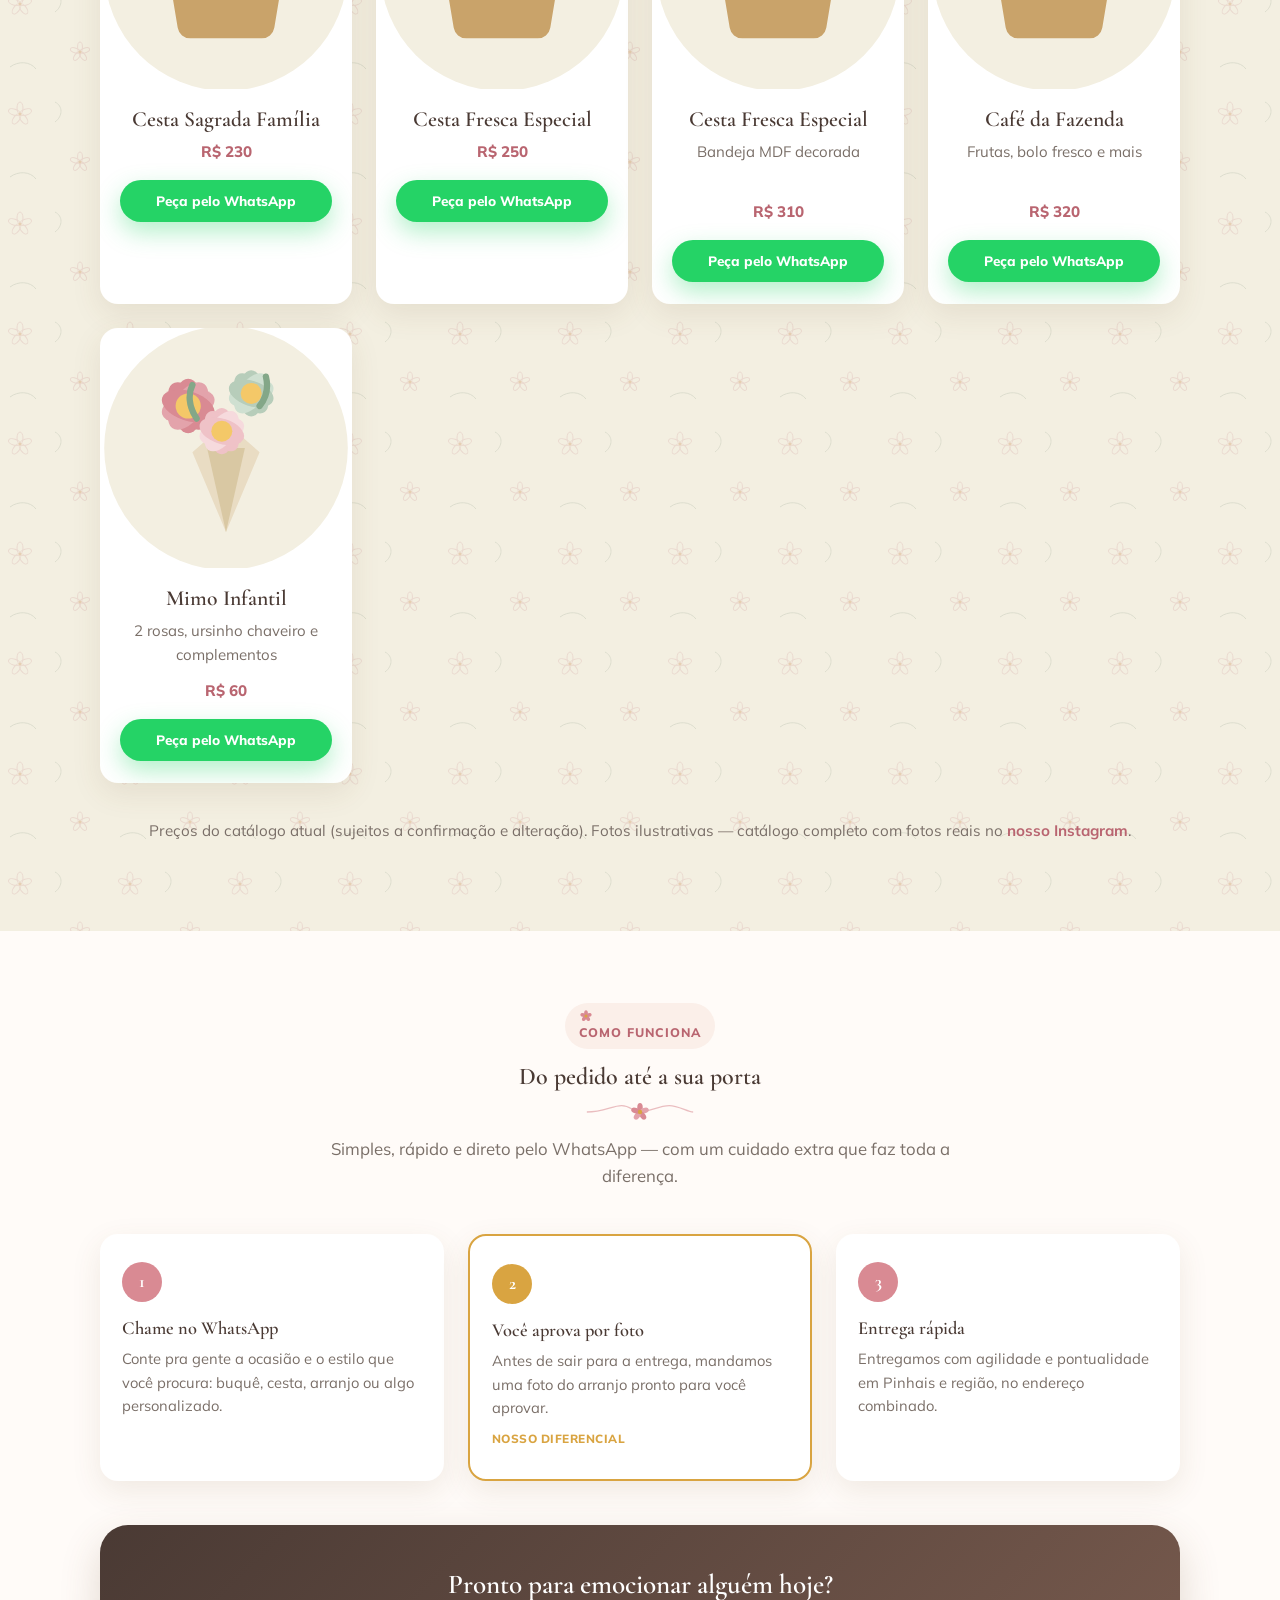
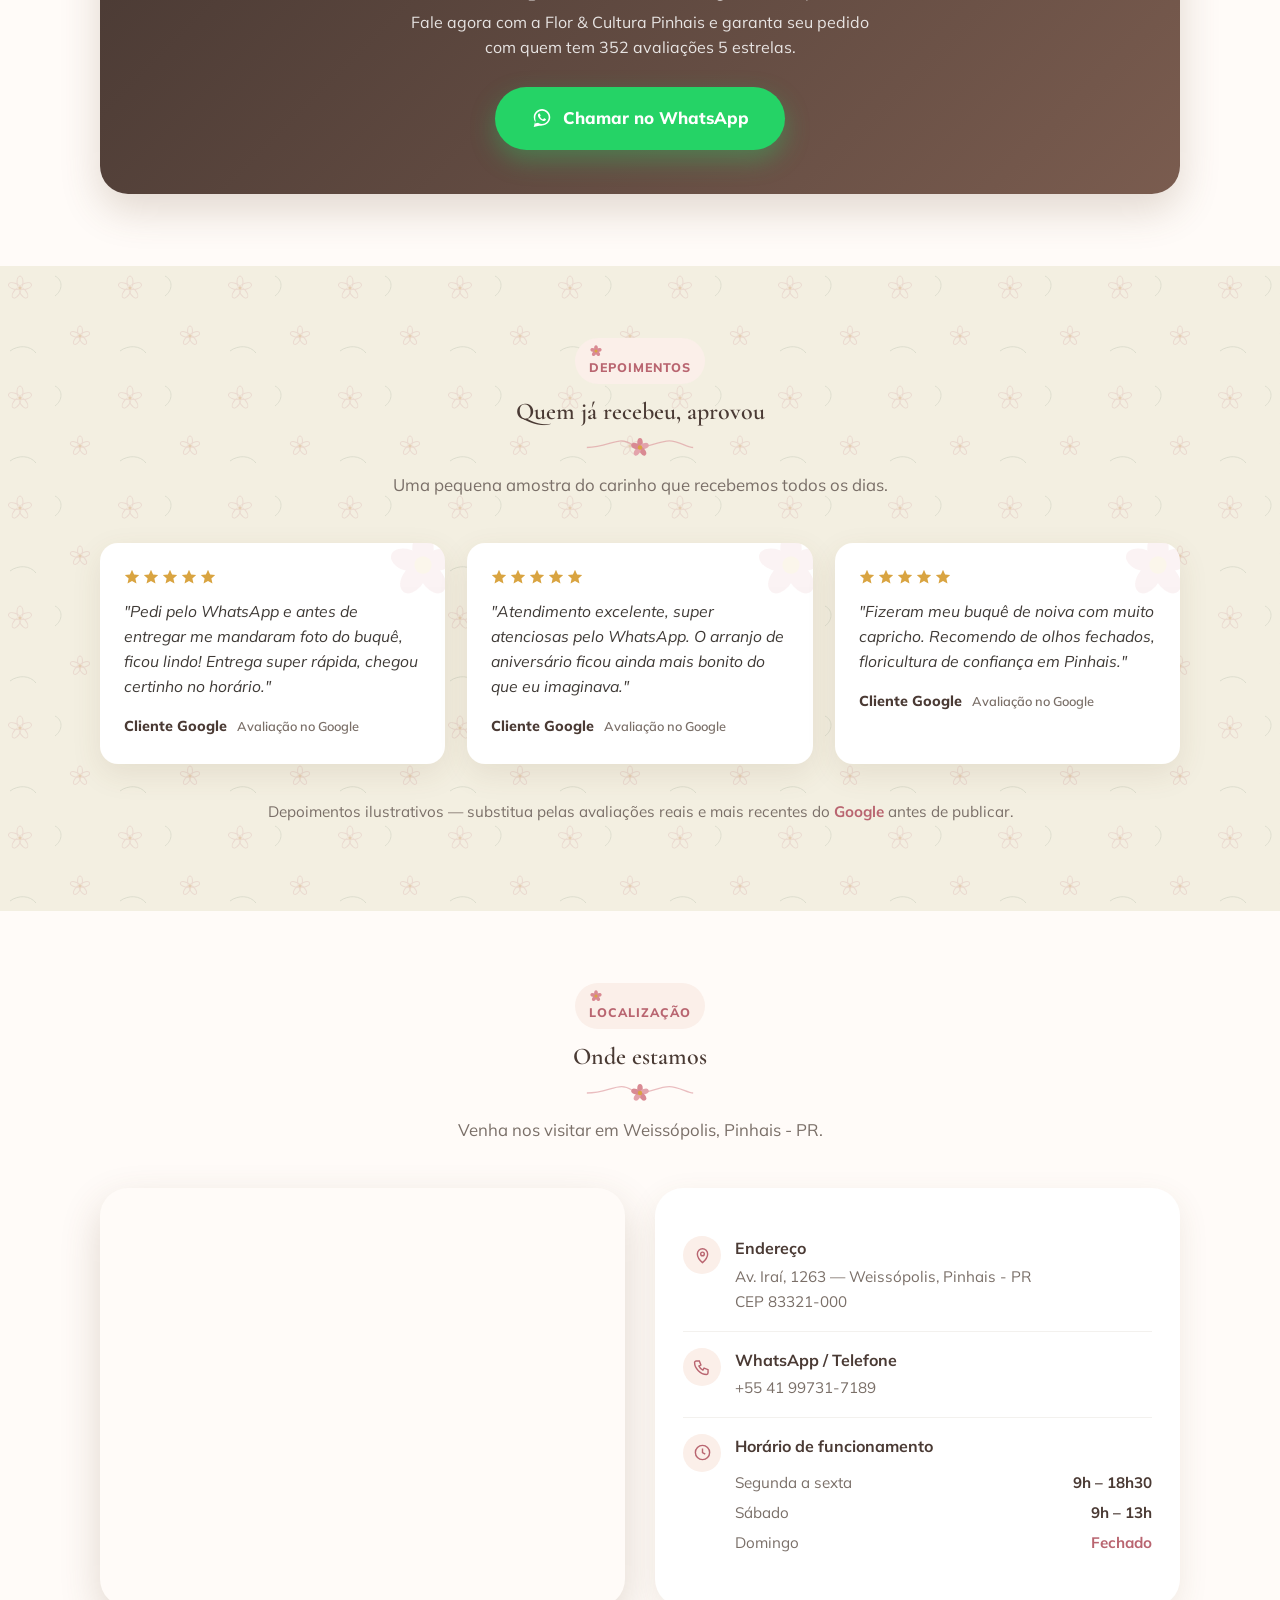
==== commit 799e058f: "Usa a logo real da Flor & Cultura Pinhais Substitui o monograma placeholder pela logo real (recortad" ====
--- a/index.html
+++ b/index.html
@@ -16,10 +16,10 @@
 <meta property="og:description" content="Buquês, cestas e arranjos com entrega rápida em Pinhais e região. Foto do arranjo antes de entregar. Peça pelo WhatsApp.">
 <meta property="og:url" content="https://floreculturapinhais.com.br/">
 <meta property="og:site_name" content="Flor & Cultura Pinhais">
-<meta property="og:image" content="assets/img/logo.svg">
+<meta property="og:image" content="assets/img/logo.png">
 
 <!-- Favicon -->
-<link rel="icon" type="image/svg+xml" href="assets/img/logo.svg">
+<link rel="icon" type="image/png" href="assets/img/logo.png">
 
 <!-- Fonts -->
 <link rel="preconnect" href="https://fonts.googleapis.com">
@@ -34,7 +34,7 @@
   "@context": "https://schema.org",
   "@type": "Florist",
   "name": "Flor & Cultura Pinhais",
-  "image": "https://floreculturapinhais.com.br/assets/img/logo.svg",
+  "image": "https://floreculturapinhais.com.br/assets/img/logo.png",
   "@id": "https://floreculturapinhais.com.br/",
   "url": "https://floreculturapinhais.com.br/",
   "telephone": "+5541997317189",
@@ -84,7 +84,7 @@
 <header class="site-header">
   <div class="container">
     <a href="#topo" class="brand">
-      <span class="brand-badge"><img src="assets/img/logo.svg" alt="" width="40" height="40"></span>
+      <span class="brand-badge"><img src="assets/img/logo.png" alt="" width="40" height="40"></span>
       <span class="brand-name">
         Flor &amp; Cultura
         <span>Pinhais</span>
@@ -150,10 +150,10 @@
       <div class="hero-visual">
         <div class="hero-visual-ring" aria-hidden="true"></div>
         <div class="hero-visual-card">
-          <div class="mini-icon"><img src="assets/img/icon-buque.svg" alt="Buquês de rosas" width="80" height="80"></div>
-          <div class="mini-icon"><img src="assets/img/icon-cesta.svg" alt="Cestas-presente" width="80" height="80"></div>
-          <div class="mini-icon"><img src="assets/img/icon-arranjo.svg" alt="Caixas e arranjos" width="80" height="80"></div>
-          <div class="mini-icon"><img src="assets/img/icon-ocasioes.svg" alt="Flores para ocasiões" width="80" height="80"></div>
+          <div class="mini-icon"><img src="assets/img/uploads/buque-especial-g.jpg" alt="Buquê de rosas" width="80" height="80"></div>
+          <div class="mini-icon"><img src="assets/img/uploads/box-chocolates-g.jpg" alt="Cesta-presente" width="80" height="80"></div>
+          <div class="mini-icon"><img src="assets/img/uploads/mix-flower-p-colorido.jpg" alt="Mix de flores" width="80" height="80"></div>
+          <div class="mini-icon"><img src="assets/img/uploads/buque-de-rosa-azul.jpg" alt="Flores para ocasiões" width="80" height="80"></div>
         </div>
       </div>
     </div>
@@ -350,7 +350,7 @@
     <div class="footer-grid">
       <div>
         <div class="footer-brand">
-          <span class="brand-badge"><img src="assets/img/logo.svg" alt="" width="44" height="44"></span>
+          <span class="brand-badge"><img src="assets/img/logo.png" alt="" width="44" height="44"></span>
           Flor &amp; Cultura Pinhais
         </div>
         <p>Flores e presentes que emocionam em Pinhais e região desde 2016. Buquês, cestas e arranjos com entrega rápida.</p>
--- a/assets/css/style.css
+++ b/assets/css/style.css
@@ -388,11 +388,18 @@
 .hero-visual-card .mini-icon {
   background: var(--color-white);
   border-radius: var(--radius-md);
+  overflow: hidden;
   display: flex;
   align-items: center;
   justify-content: center;
-  padding: 14px;
+  padding: 0;
   box-shadow: var(--shadow-soft);
+}
+
+.hero-visual-card .mini-icon img {
+  width: 100%;
+  height: 100%;
+  object-fit: cover;
 }
 
 .hero-visual-ring {
@@ -579,7 +586,8 @@
 .product-card {
   background: var(--color-white);
   border-radius: var(--radius-md);
-  padding: 28px 22px;
+  overflow: hidden;
+  padding: 0 0 22px;
   text-align: center;
   box-shadow: var(--shadow-soft);
   transition: transform .2s ease, box-shadow .2s ease;
@@ -591,16 +599,18 @@
 }
 
 .product-card img {
-  width: 96px;
-  height: 96px;
-  margin: 0 auto 18px;
+  width: 100%;
+  height: 240px;
+  margin: 0 0 18px;
   object-fit: cover;
-  border-radius: 16px;
+  display: block;
+  border-radius: 0;
 }
 
 .product-card h3 {
   font-size: 1.35rem;
   margin-bottom: 8px;
+  padding: 0 20px;
 }
 
 .product-card p {
@@ -608,6 +618,7 @@
   font-size: .94rem;
   margin-bottom: 12px;
   min-height: 3.2em;
+  padding: 0 20px;
 }
 
 .product-price {
@@ -616,12 +627,14 @@
   color: var(--color-rose-dark);
   font-size: .95rem;
   margin-bottom: 16px;
+  padding: 0 20px;
 }
 
 .product-card .btn {
   padding: 10px 18px;
   font-size: .85rem;
-  width: 100%;
+  width: calc(100% - 40px);
+  margin: 0 20px;
 }
 
 .product-note {
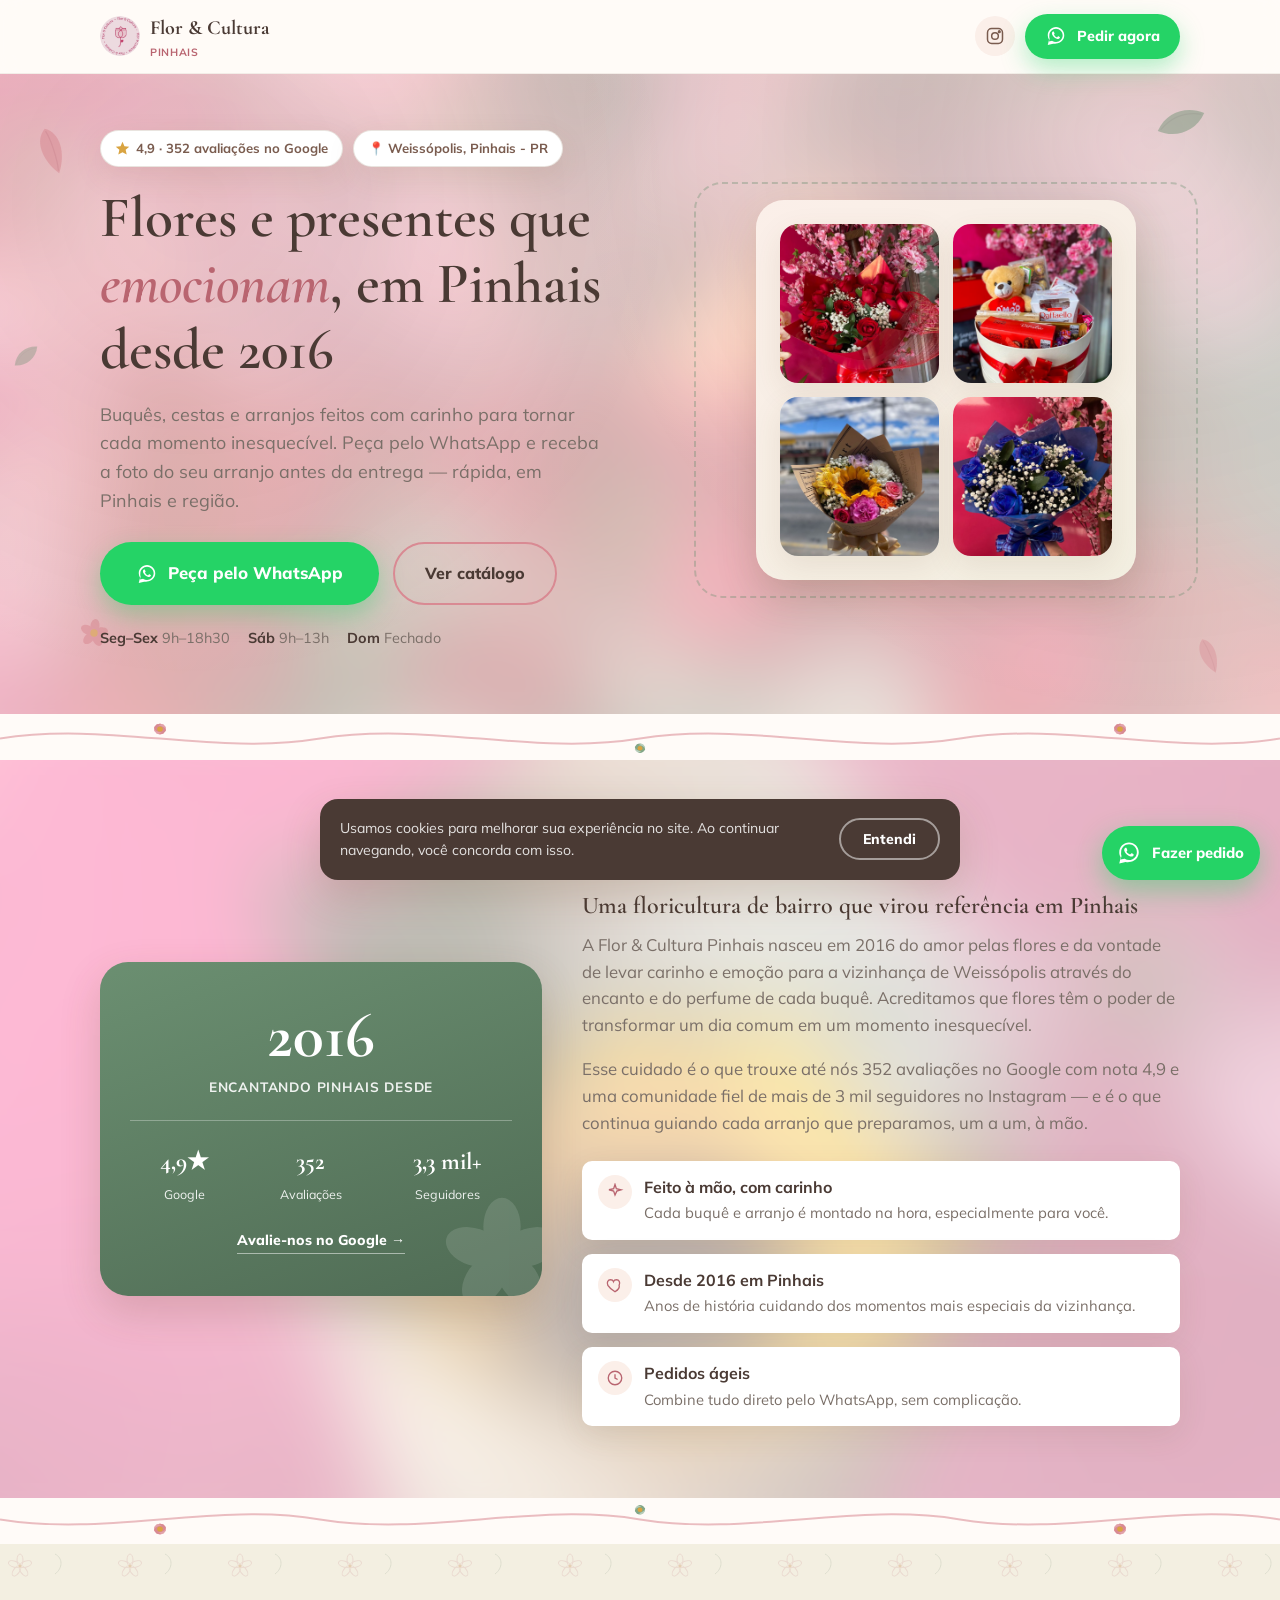
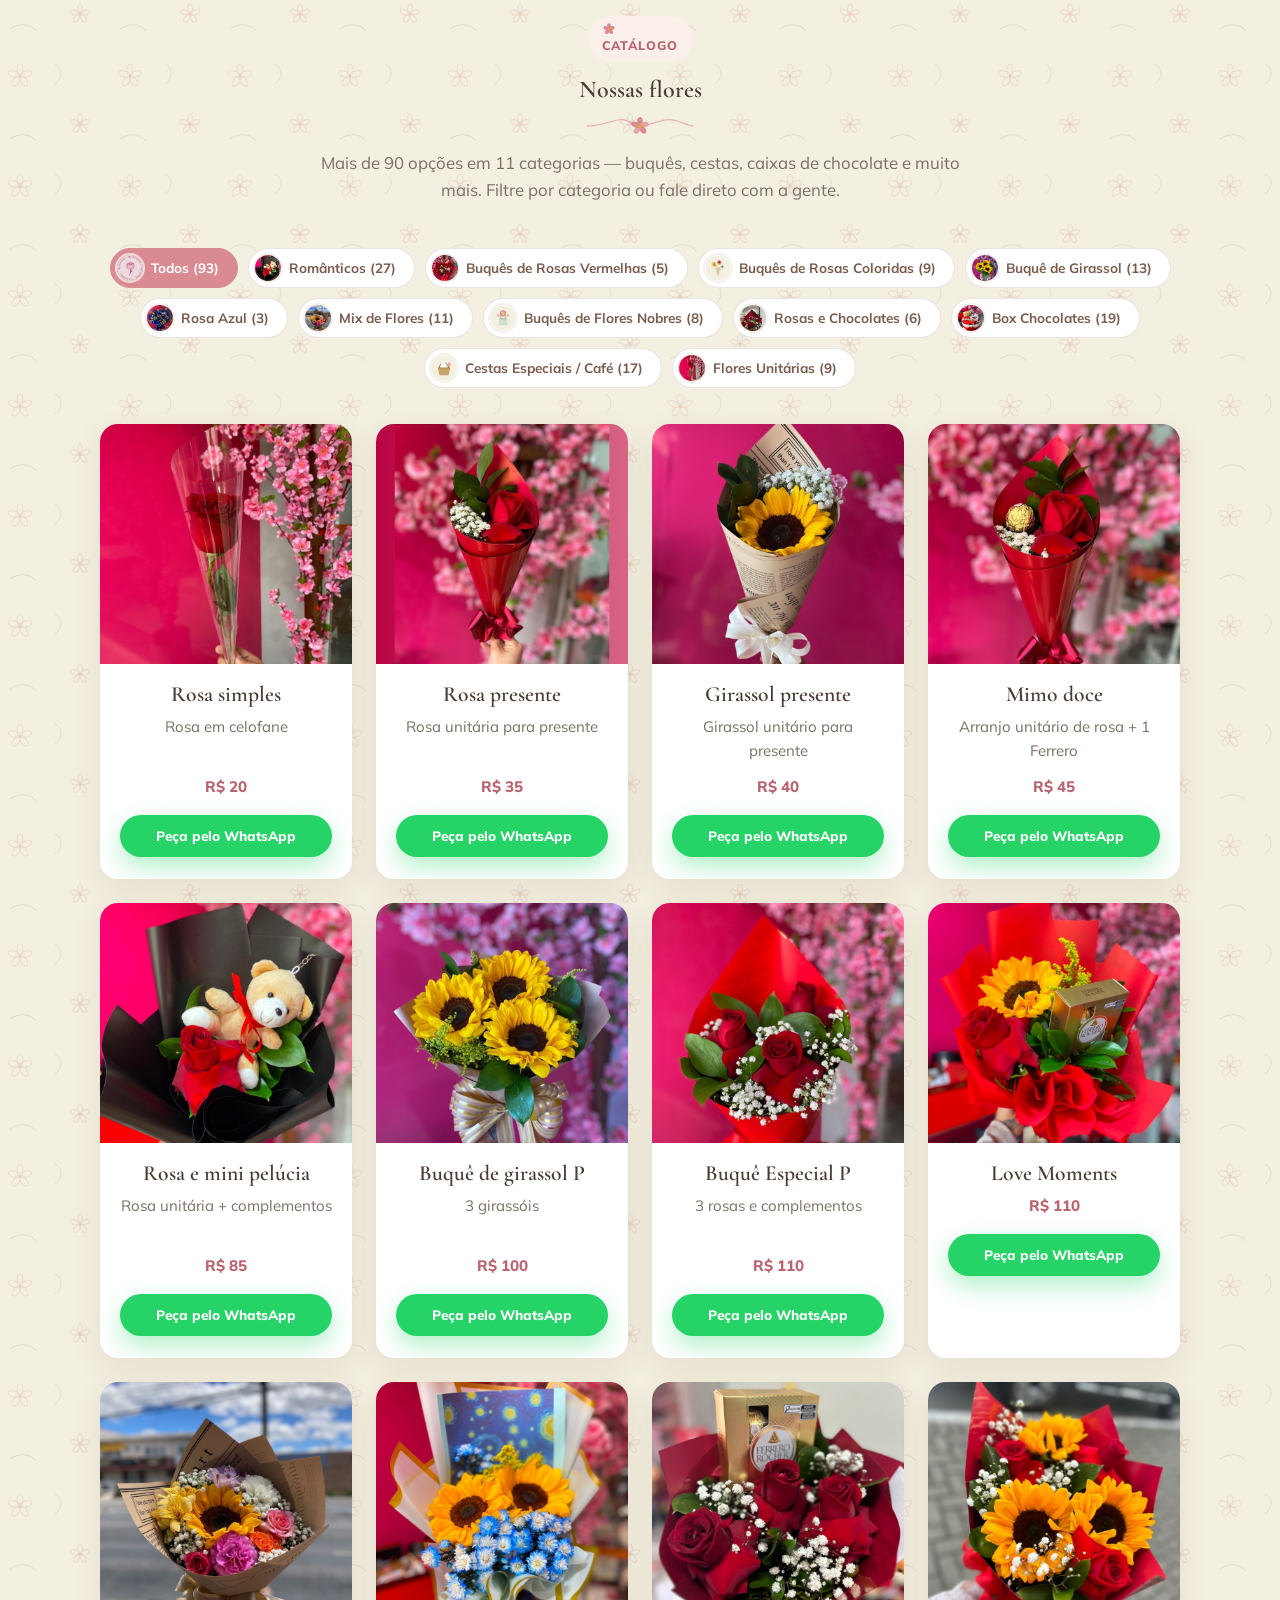
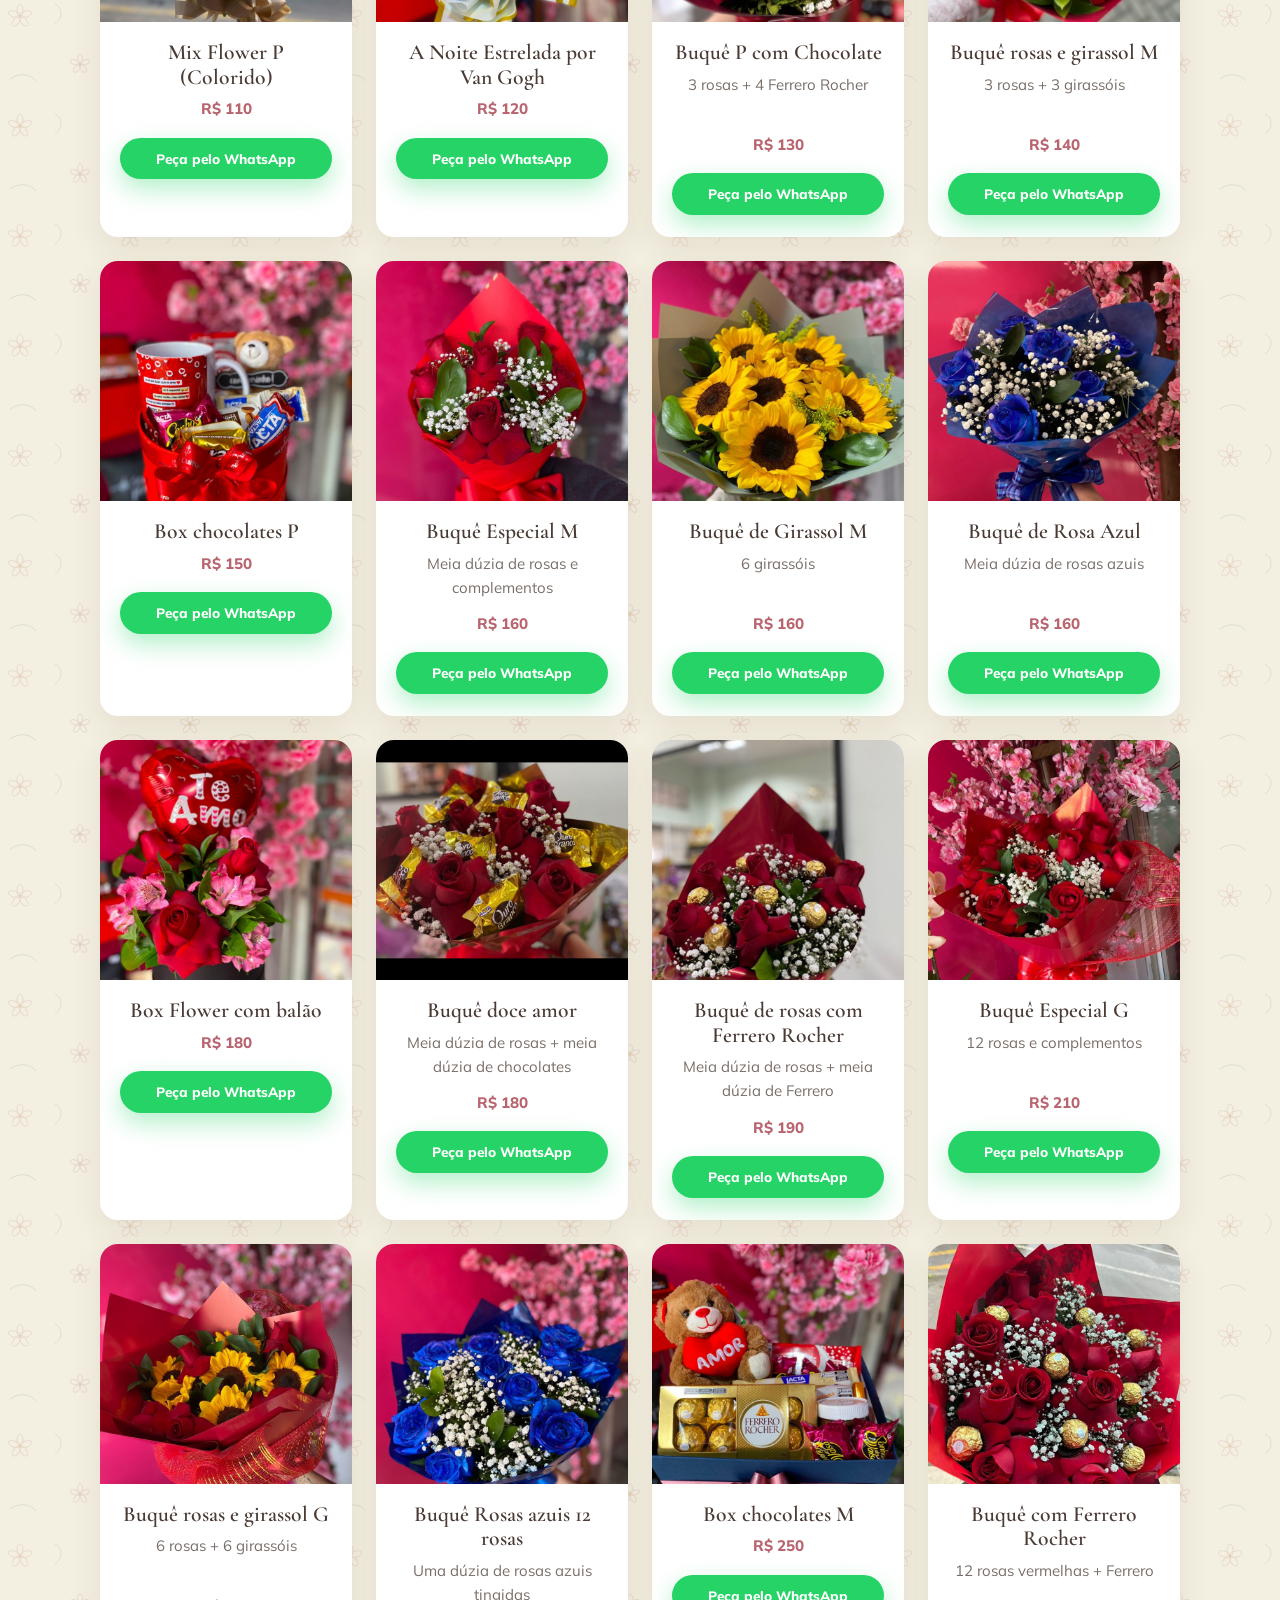
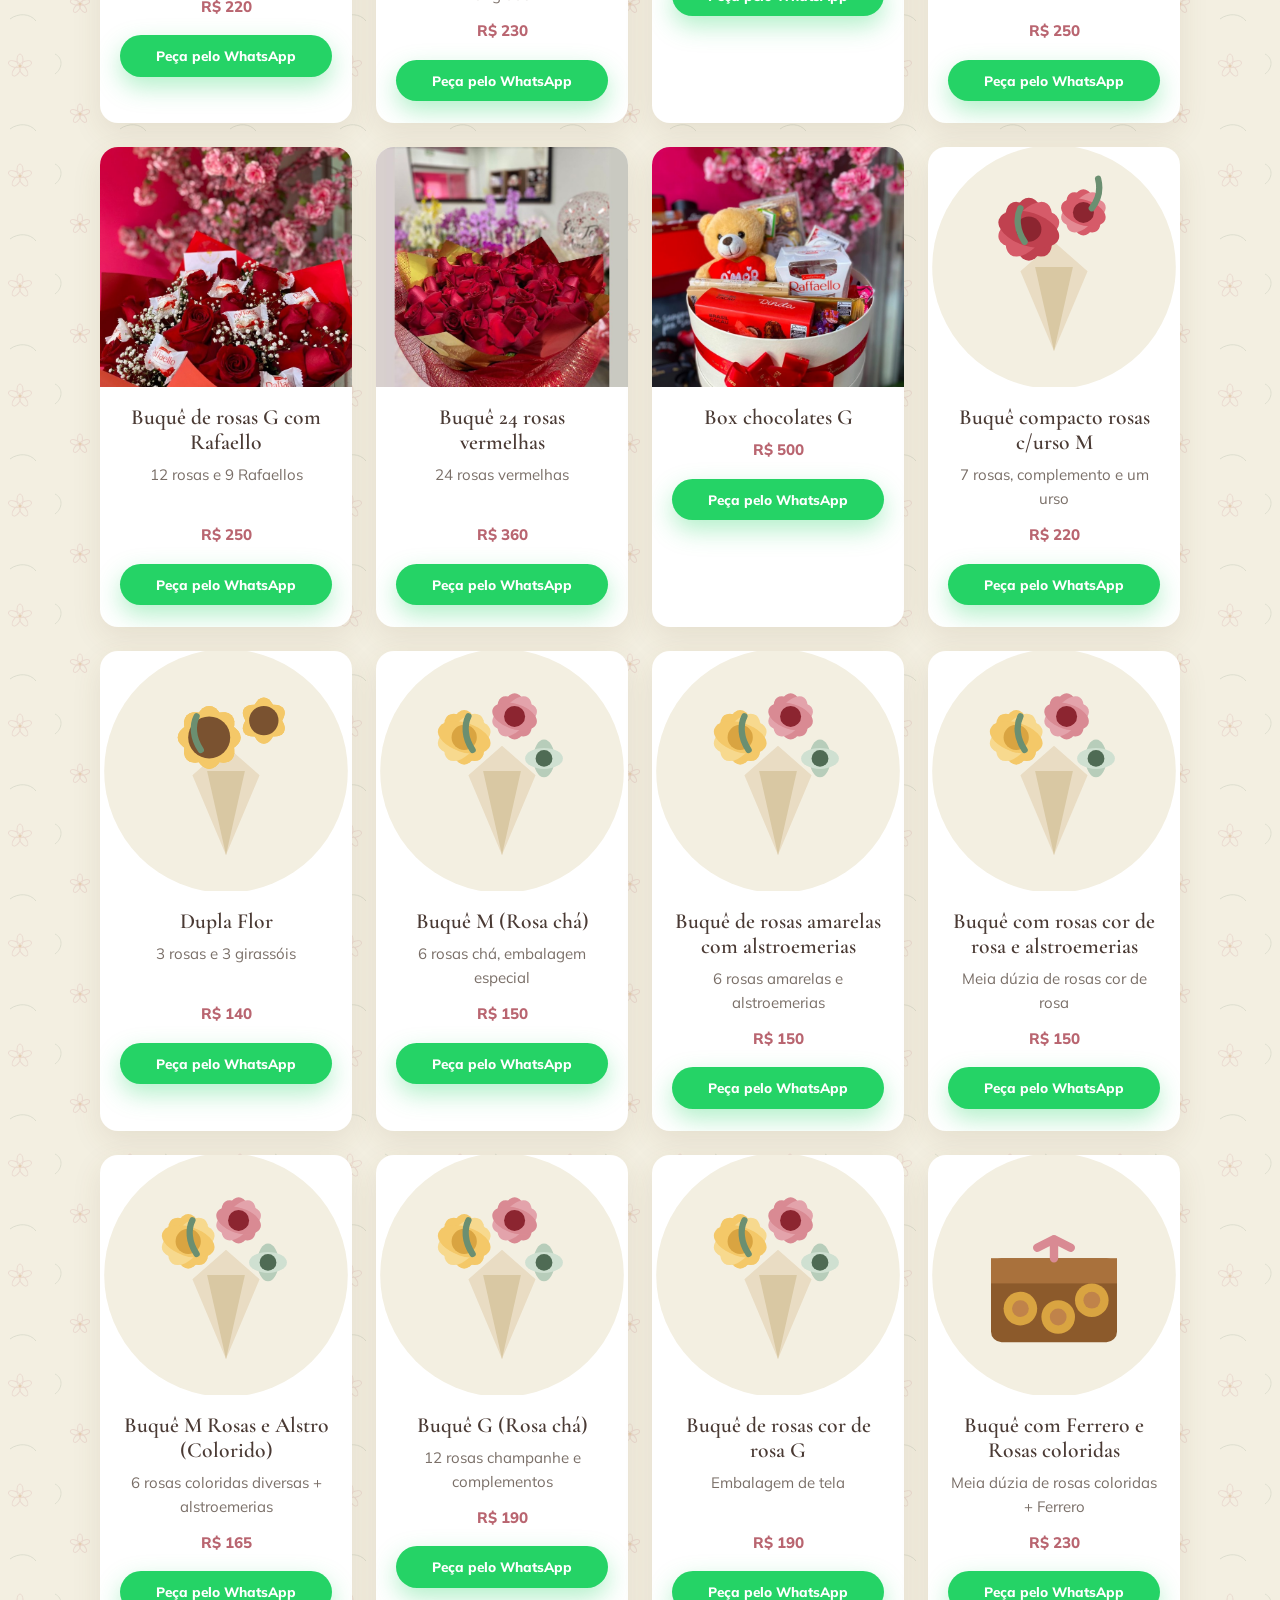
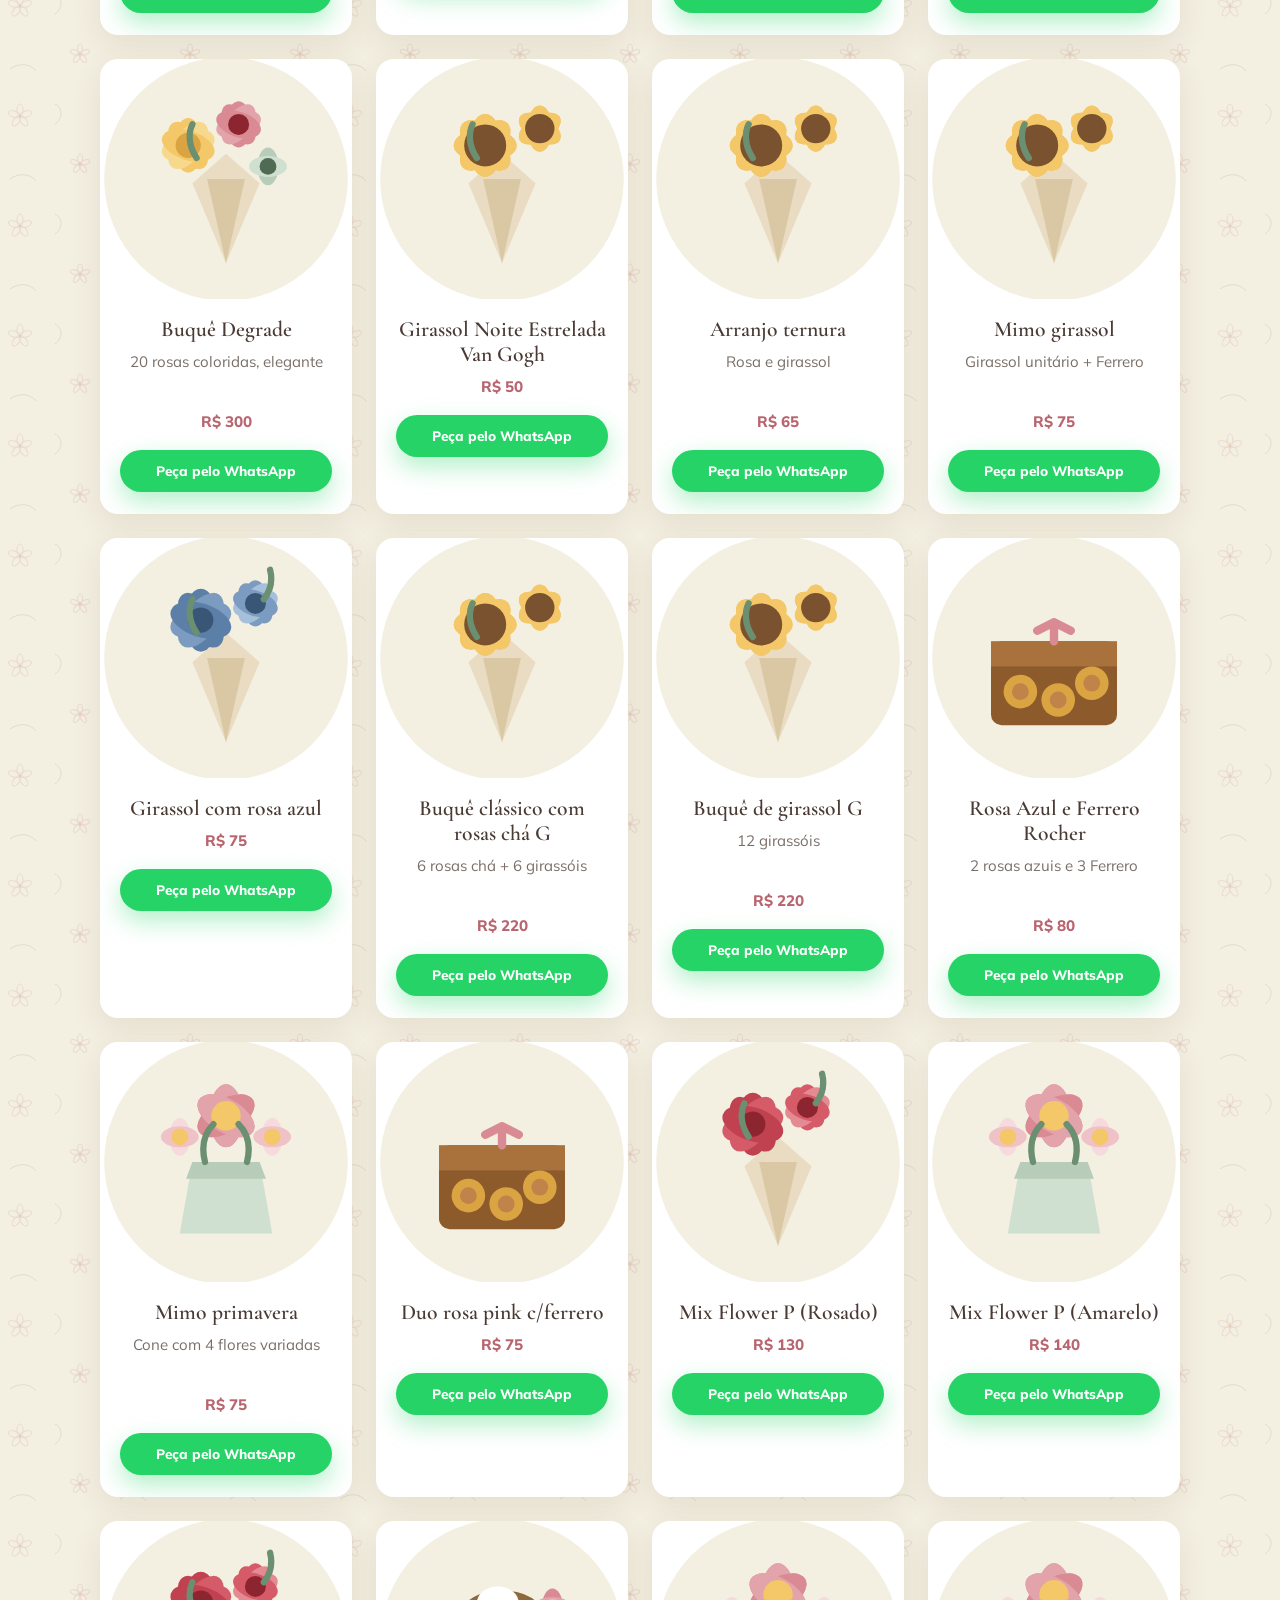
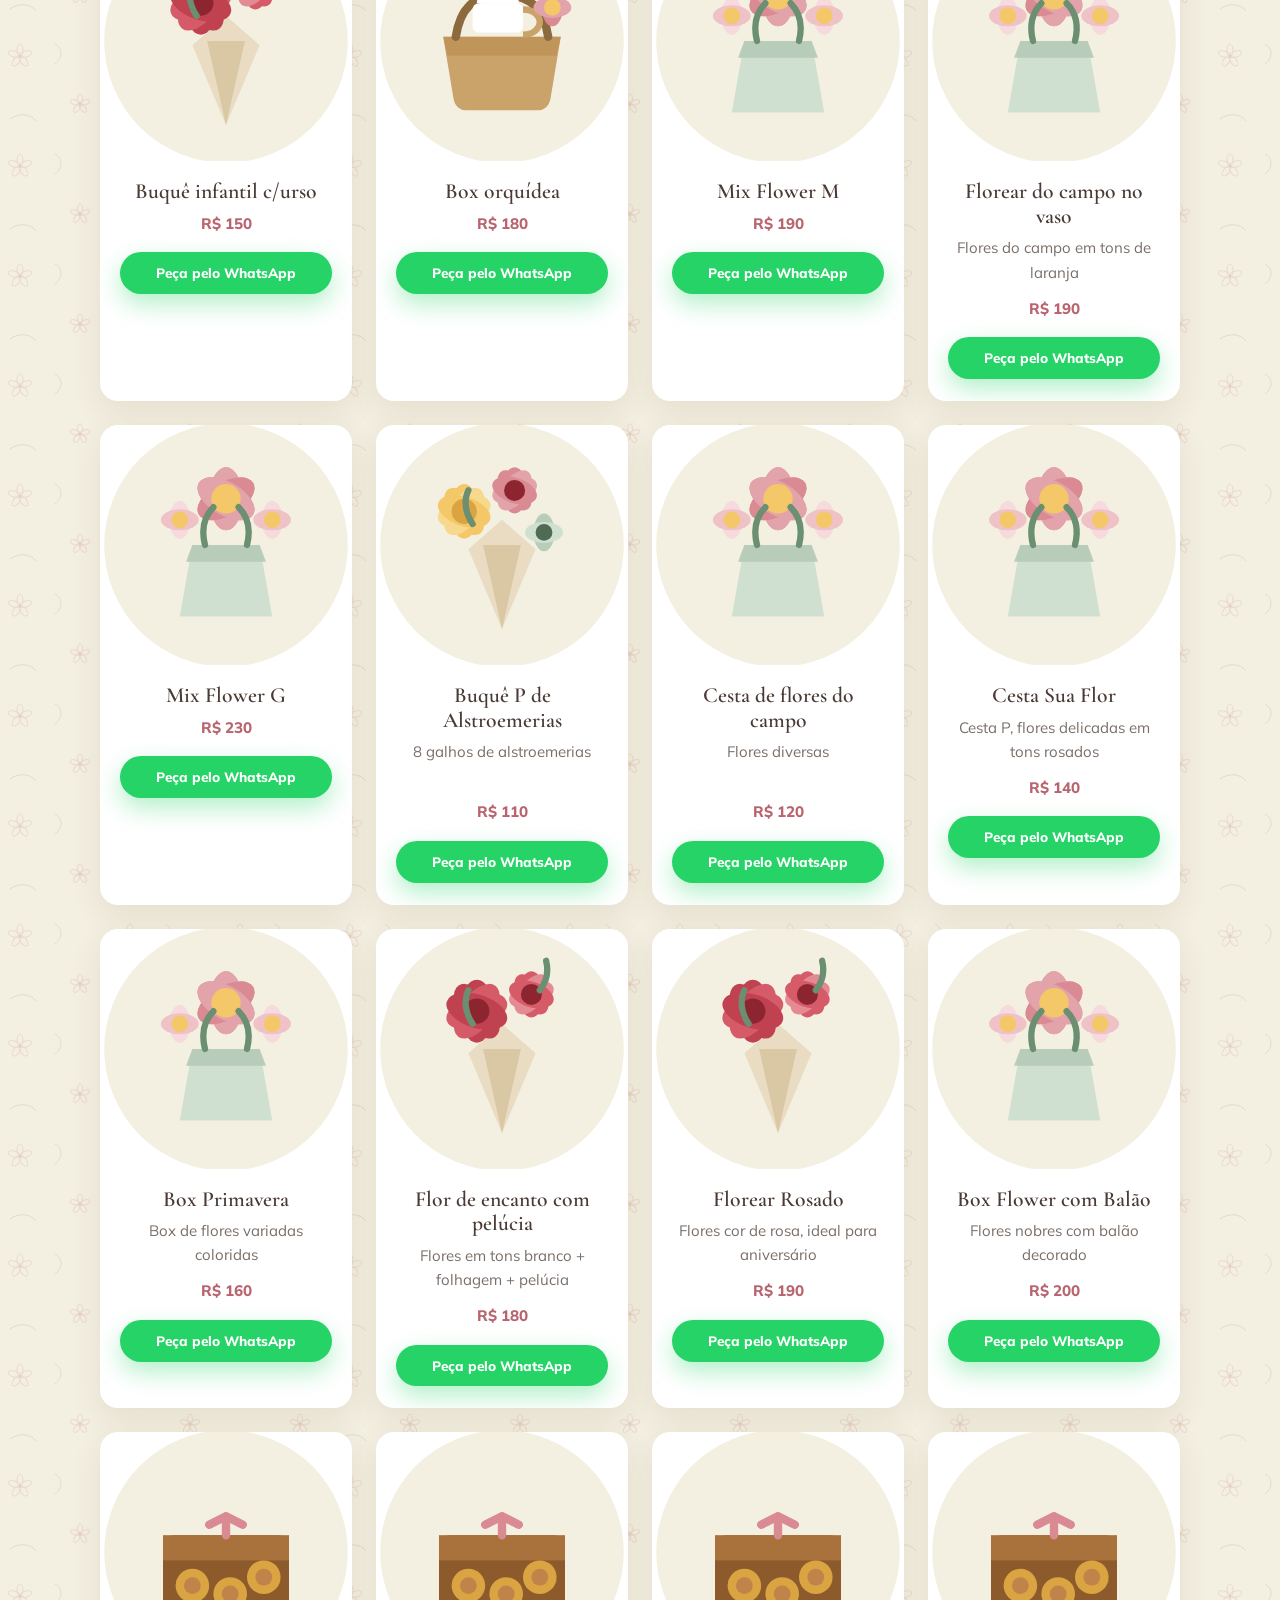
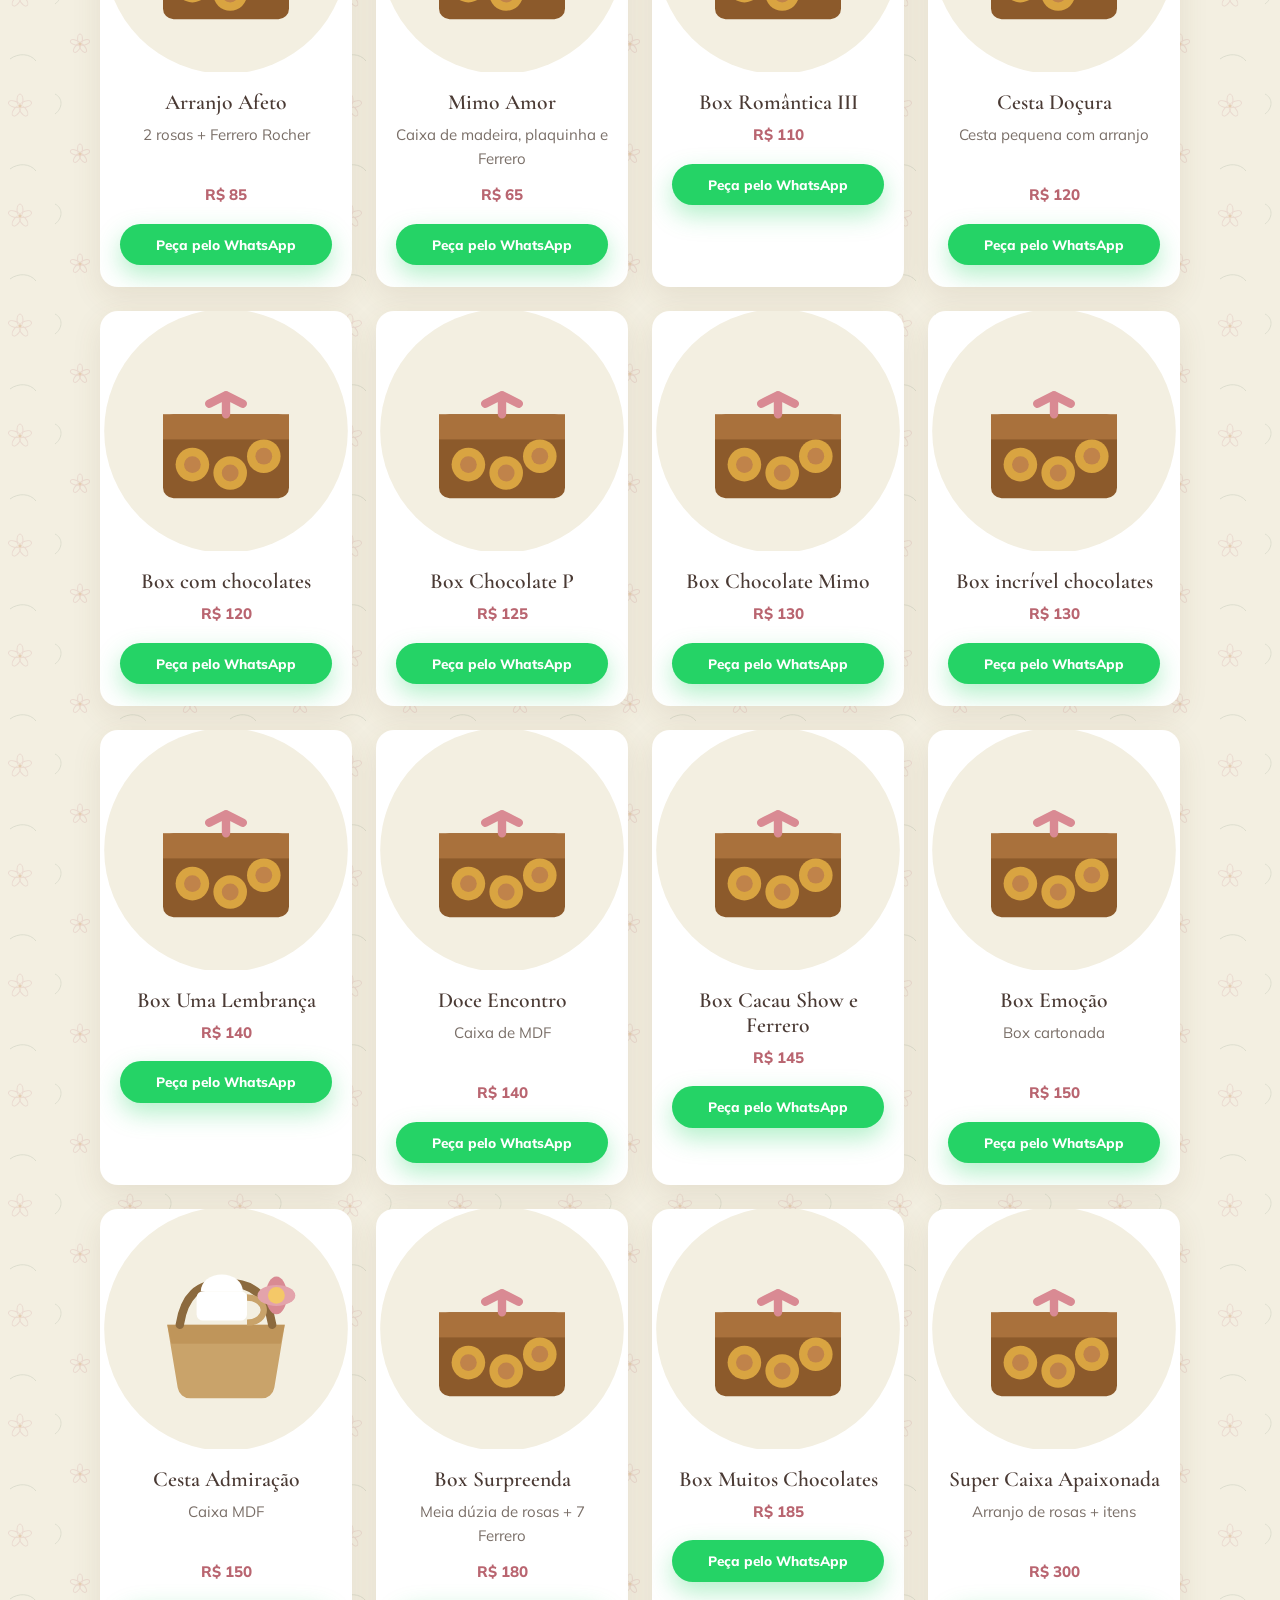
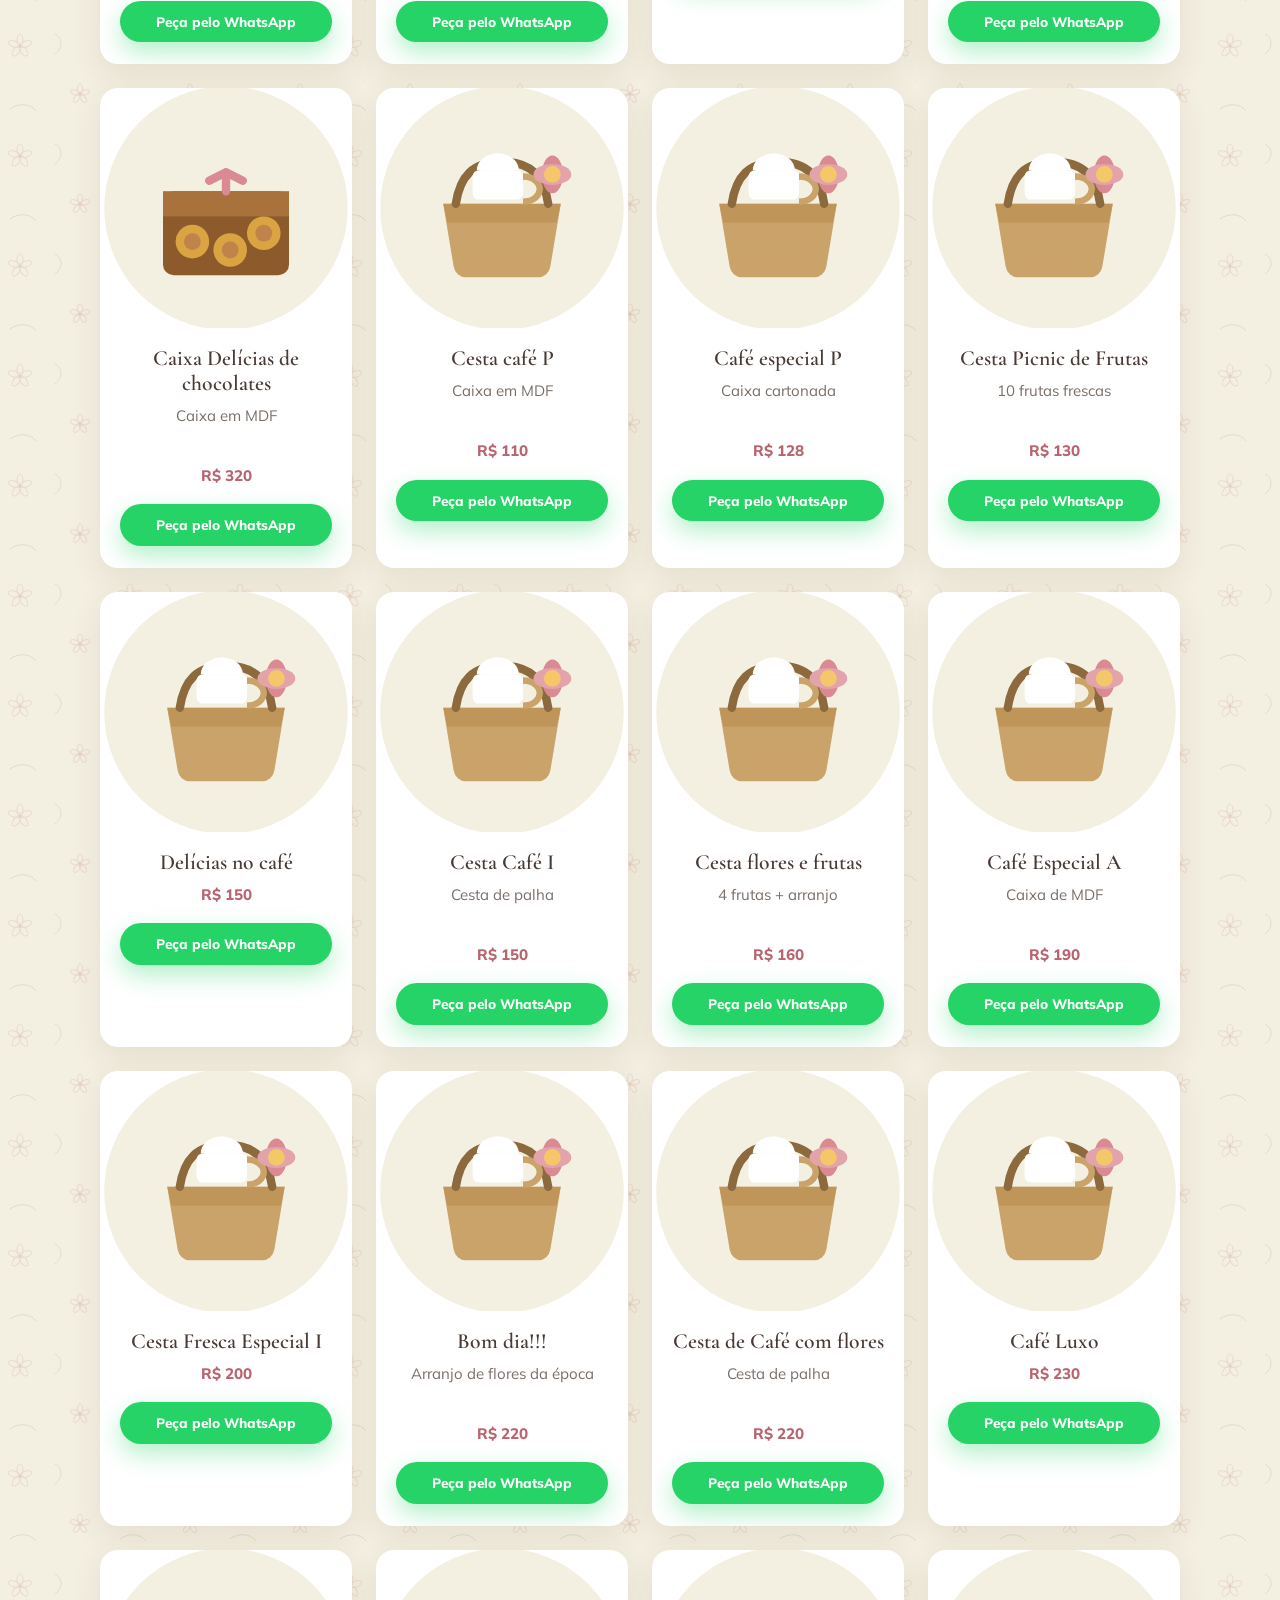
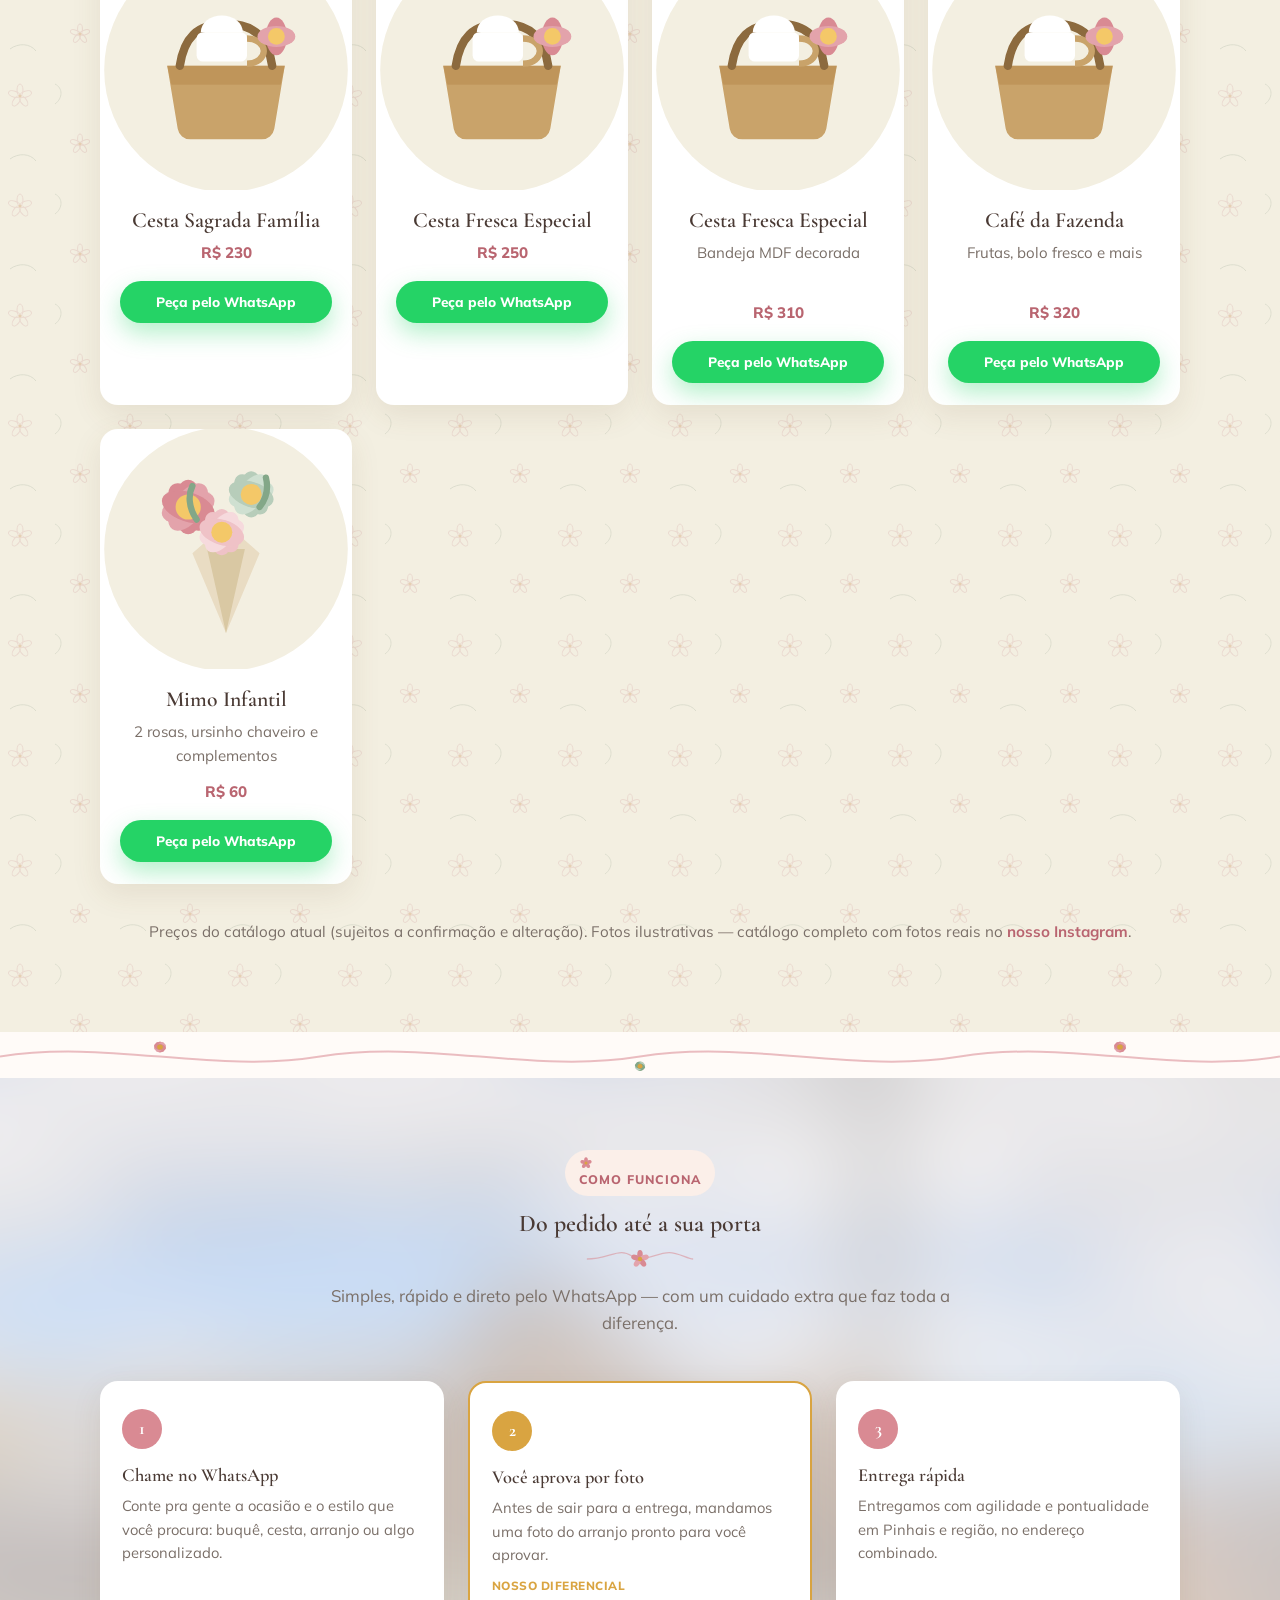
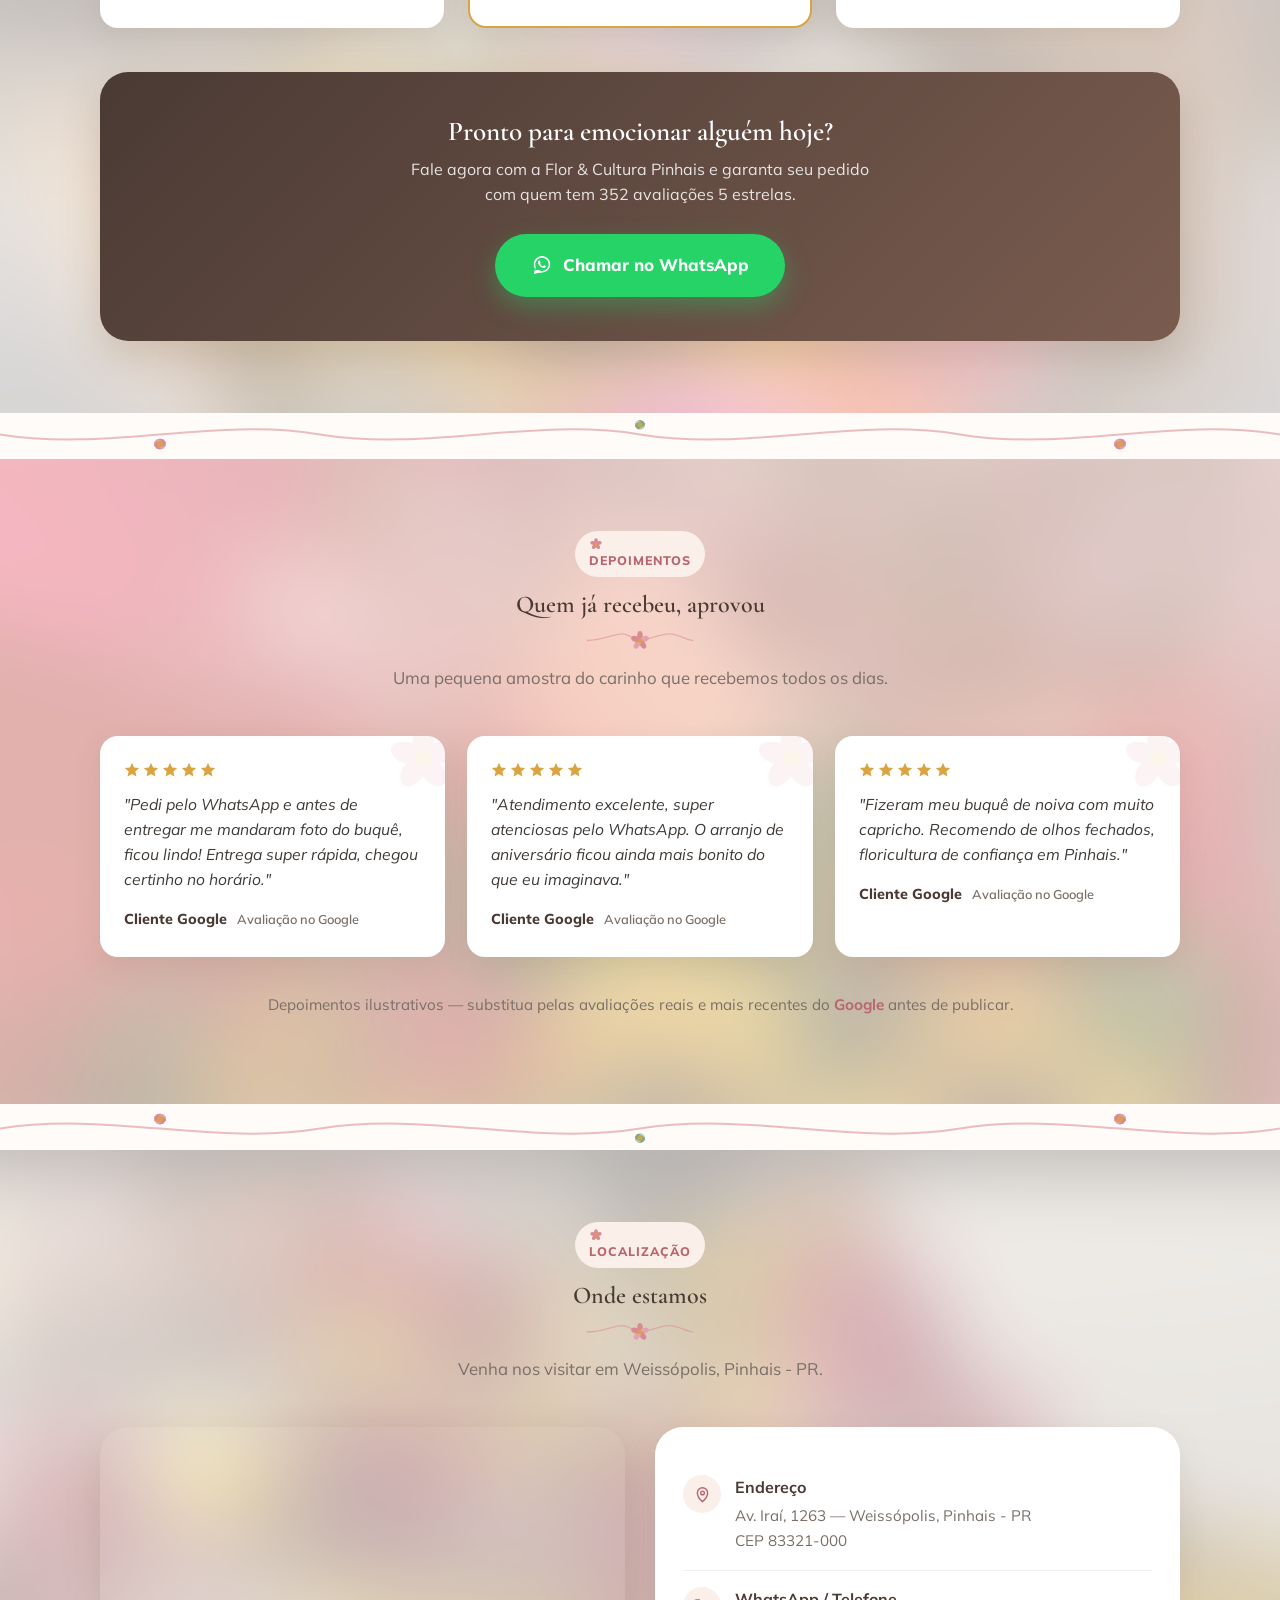
==== commit 1110d26f: "Adiciona miniaturas nos filtros de categoria e divisores ondulados Cada chip de categoria agora most" ====
--- a/index.html
+++ b/index.html
@@ -150,14 +150,15 @@
       <div class="hero-visual">
         <div class="hero-visual-ring" aria-hidden="true"></div>
         <div class="hero-visual-card">
-          <div class="mini-icon"><img src="assets/img/uploads/buque-especial-g.jpg" alt="Buquê de rosas" width="80" height="80"></div>
-          <div class="mini-icon"><img src="assets/img/uploads/box-chocolates-g.jpg" alt="Cesta-presente" width="80" height="80"></div>
-          <div class="mini-icon"><img src="assets/img/uploads/mix-flower-p-colorido.jpg" alt="Mix de flores" width="80" height="80"></div>
-          <div class="mini-icon"><img src="assets/img/uploads/buque-de-rosa-azul.jpg" alt="Flores para ocasiões" width="80" height="80"></div>
-        </div>
-      </div>
-    </div>
-  </section>
+          <div class="mini-icon"><img src="assets/img/uploads/buque-especial-g.jpg" alt="Buquê de rosas" width="80" height="80" class="lightbox-trigger"></div>
+          <div class="mini-icon"><img src="assets/img/uploads/box-chocolates-g.jpg" alt="Cesta-presente" width="80" height="80" class="lightbox-trigger"></div>
+          <div class="mini-icon"><img src="assets/img/uploads/mix-flower-p-colorido.jpg" alt="Mix de flores" width="80" height="80" class="lightbox-trigger"></div>
+          <div class="mini-icon"><img src="assets/img/uploads/buque-de-rosa-azul.jpg" alt="Flores para ocasiões" width="80" height="80" class="lightbox-trigger"></div>
+        </div>
+      </div>
+    </div>
+  </section>
+  <div class="section-divider" aria-hidden="true"><img src="assets/img/deco-wave-divider.svg" alt=""></div>
 
   <!-- ===== Sobre nós ===== -->
   <section class="section" id="sobre">
@@ -195,6 +196,7 @@
       </div>
     </div>
   </section>
+  <div class="section-divider section-divider--flip" aria-hidden="true"><img src="assets/img/deco-wave-divider.svg" alt=""></div>
 
   <!-- ===== Catálogo ===== -->
   <section class="section section-alt" id="catalogo">
@@ -212,6 +214,7 @@
       <p class="product-note">Preços do catálogo atual (sujeitos a confirmação e alteração). Fotos ilustrativas — catálogo completo com fotos reais no <a href="https://www.instagram.com/floreculturapinhais" target="_blank" rel="noopener" style="color:var(--color-rose-dark); font-weight:700;">nosso Instagram</a>.</p>
     </div>
   </section>
+  <div class="section-divider" aria-hidden="true"><img src="assets/img/deco-wave-divider.svg" alt=""></div>
 
   <!-- ===== Como funciona / Entrega ===== -->
   <section class="section" id="entrega">
@@ -250,6 +253,7 @@
       </div>
     </div>
   </section>
+  <div class="section-divider section-divider--flip" aria-hidden="true"><img src="assets/img/deco-wave-divider.svg" alt=""></div>
 
   <!-- ===== Depoimentos ===== -->
   <section class="section section-alt" id="depoimentos">
@@ -298,6 +302,7 @@
       <p class="product-note">Depoimentos ilustrativos — substitua pelas avaliações reais e mais recentes do <a href="https://www.google.com/maps/search/?api=1&query=Flor+%26+Cultura+Pinhais" target="_blank" rel="noopener" style="color:var(--color-rose-dark); font-weight:700;">Google</a> antes de publicar.</p>
     </div>
   </section>
+  <div class="section-divider" aria-hidden="true"><img src="assets/img/deco-wave-divider.svg" alt=""></div>
 
   <!-- ===== Localização ===== -->
   <section class="section" id="localizacao">
@@ -341,6 +346,7 @@
       </div>
     </div>
   </section>
+  <div class="section-divider section-divider--flip" aria-hidden="true"><img src="assets/img/deco-wave-divider.svg" alt=""></div>
 
 </main>
 
@@ -413,6 +419,13 @@
 <div class="cookie-banner" id="cookieBanner" role="dialog" aria-live="polite" aria-label="Aviso de cookies">
   <p>Usamos cookies para melhorar sua experiência no site. Ao continuar navegando, você concorda com isso.</p>
   <button type="button" class="btn btn-outline btn-sm" id="cookieAccept">Entendi</button>
+</div>
+
+<div class="lightbox" id="lightbox" role="dialog" aria-modal="true" aria-label="Foto ampliada">
+  <button type="button" class="lightbox-close" id="lightboxClose" aria-label="Fechar foto">
+    <svg viewBox="0 0 24 24" fill="none" stroke="currentColor" stroke-width="2"><path d="M6 6l12 12M18 6L6 18"/></svg>
+  </button>
+  <img src="" alt="" id="lightboxImg">
 </div>
 
 <!-- Netlify Identity: redireciona convites de e-mail para o painel /admin -->
--- a/assets/css/style.css
+++ b/assets/css/style.css
@@ -86,6 +86,133 @@
   padding: 72px 0;
 }
 
+.section-divider {
+  position: relative;
+  z-index: 2;
+  line-height: 0;
+  margin: -1px 0;
+}
+
+.section-divider img {
+  width: 100%;
+  height: 36px;
+  display: block;
+}
+
+.section-divider--flip img {
+  transform: scaleY(-1);
+}
+
+@media (min-width: 700px) {
+  .section-divider img {
+    height: 48px;
+  }
+}
+
+#entrega {
+  position: relative;
+  overflow: hidden;
+}
+
+#entrega::before {
+  content: "";
+  position: absolute;
+  inset: -30px;
+  background: url("../img/uploads/mix-flower-p-colorido.jpg") center 25% / cover no-repeat;
+  filter: blur(38px) saturate(1.2);
+  transform: scale(1.15);
+}
+
+#entrega::after {
+  content: "";
+  position: absolute;
+  inset: 0;
+  background: rgba(255, 251, 248, 0.7);
+}
+
+#entrega .container {
+  position: relative;
+  z-index: 1;
+}
+
+#sobre {
+  position: relative;
+  overflow: hidden;
+}
+
+#sobre::before {
+  content: "";
+  position: absolute;
+  inset: -30px;
+  background: url("../img/uploads/girassol-presente.jpg") center 30% / cover no-repeat;
+  filter: blur(38px) saturate(1.2);
+  transform: scale(1.15);
+}
+
+#sobre::after {
+  content: "";
+  position: absolute;
+  inset: 0;
+  background: rgba(255, 251, 248, 0.7);
+}
+
+#sobre .container {
+  position: relative;
+  z-index: 1;
+}
+
+#depoimentos {
+  position: relative;
+  overflow: hidden;
+}
+
+#depoimentos::before {
+  content: "";
+  position: absolute;
+  inset: -30px;
+  background: url("../img/uploads/buque-rosas-e-girassol-g.jpg") center 30% / cover no-repeat;
+  filter: blur(38px) saturate(1.2);
+  transform: scale(1.15);
+}
+
+#depoimentos::after {
+  content: "";
+  position: absolute;
+  inset: 0;
+  background: rgba(243, 239, 225, 0.74);
+}
+
+#depoimentos .container {
+  position: relative;
+  z-index: 1;
+}
+
+#localizacao {
+  position: relative;
+  overflow: hidden;
+}
+
+#localizacao::before {
+  content: "";
+  position: absolute;
+  inset: -30px;
+  background: url("../img/uploads/buque-doce-amor.jpg") center 30% / cover no-repeat;
+  filter: blur(38px) saturate(1.2);
+  transform: scale(1.15);
+}
+
+#localizacao::after {
+  content: "";
+  position: absolute;
+  inset: 0;
+  background: rgba(255, 251, 248, 0.7);
+}
+
+#localizacao .container {
+  position: relative;
+  z-index: 1;
+}
+
 .section-alt {
   background: url("../img/deco-pattern.svg") repeat, var(--color-bg-alt);
 }
@@ -233,11 +360,27 @@
 .hero {
   position: relative;
   padding: 56px 0 64px;
+  background: var(--color-bg);
+  overflow: hidden;
+}
+
+.hero::before {
+  content: "";
+  position: absolute;
+  inset: -30px;
+  background: url("../img/uploads/buque-especial-g.jpg") center 30% / cover no-repeat;
+  filter: blur(38px) saturate(1.25);
+  transform: scale(1.15);
+}
+
+.hero::after {
+  content: "";
+  position: absolute;
+  inset: 0;
   background:
-    radial-gradient(circle at 15% 20%, rgba(217, 138, 147, 0.10), transparent 40%),
-    radial-gradient(circle at 90% 10%, rgba(107, 143, 113, 0.14), transparent 45%),
-    var(--color-bg);
-  overflow: hidden;
+    radial-gradient(circle at 15% 20%, rgba(217, 138, 147, 0.08), transparent 40%),
+    radial-gradient(circle at 90% 10%, rgba(107, 143, 113, 0.1), transparent 45%),
+    rgba(255, 251, 248, 0.7);
 }
 
 /* ---------- Decorative florals ---------- */
@@ -247,7 +390,7 @@
   inset: 0;
   overflow: hidden;
   pointer-events: none;
-  z-index: 0;
+  z-index: 1;
 }
 
 .deco-item {
@@ -286,7 +429,7 @@
 
 .hero .container {
   position: relative;
-  z-index: 1;
+  z-index: 2;
   display: grid;
   gap: 40px;
   align-items: center;
@@ -553,19 +696,31 @@
 }
 
 .filter-chip {
+  display: inline-flex;
+  align-items: center;
+  gap: 8px;
   font-family: var(--font-body);
   font-weight: 700;
   font-size: .85rem;
   color: var(--color-brown-soft);
   background: var(--color-white);
   border: 1px solid rgba(107, 74, 43, 0.15);
-  padding: 9px 18px;
+  padding: 6px 18px 6px 6px;
   border-radius: 999px;
   cursor: pointer;
   transition: background .18s ease, color .18s ease, border-color .18s ease, transform .18s ease;
   white-space: nowrap;
 }
 
+.filter-chip img {
+  width: 26px;
+  height: 26px;
+  border-radius: 50%;
+  object-fit: cover;
+  flex-shrink: 0;
+  box-shadow: 0 0 0 2px rgba(107, 74, 43, 0.08);
+}
+
 .filter-chip:hover {
   border-color: var(--color-rose);
   transform: translateY(-1px);
@@ -575,6 +730,10 @@
   background: var(--color-rose);
   border-color: var(--color-rose);
   color: #fff;
+}
+
+.filter-chip.is-active img {
+  box-shadow: 0 0 0 2px rgba(255, 255, 255, 0.7);
 }
 
 .product-grid {
@@ -1047,6 +1206,68 @@
   color: var(--color-brown);
 }
 
+/* ---------- Lightbox ---------- */
+
+.lightbox-trigger {
+  cursor: zoom-in;
+}
+
+.lightbox {
+  position: fixed;
+  inset: 0;
+  z-index: 100;
+  display: none;
+  align-items: center;
+  justify-content: center;
+  padding: 32px;
+  background: rgba(30, 20, 18, 0.88);
+  animation: fadeIn .18s ease;
+}
+
+.lightbox.is-open {
+  display: flex;
+}
+
+.lightbox img {
+  max-width: min(90vw, 640px);
+  max-height: 85vh;
+  width: auto;
+  border-radius: var(--radius-md);
+  box-shadow: var(--shadow-strong);
+  cursor: default;
+}
+
+.lightbox-close {
+  position: absolute;
+  top: 20px;
+  right: 20px;
+  width: 44px;
+  height: 44px;
+  border-radius: 50%;
+  border: none;
+  background: rgba(255,255,255,0.15);
+  color: #fff;
+  display: flex;
+  align-items: center;
+  justify-content: center;
+  cursor: pointer;
+  transition: background .18s ease;
+}
+
+.lightbox-close:hover {
+  background: rgba(255,255,255,0.3);
+}
+
+.lightbox-close svg {
+  width: 20px;
+  height: 20px;
+}
+
+@keyframes fadeIn {
+  from { opacity: 0; }
+  to { opacity: 1; }
+}
+
 /* ---------- Utilities ---------- */
 
 .hide-mobile {
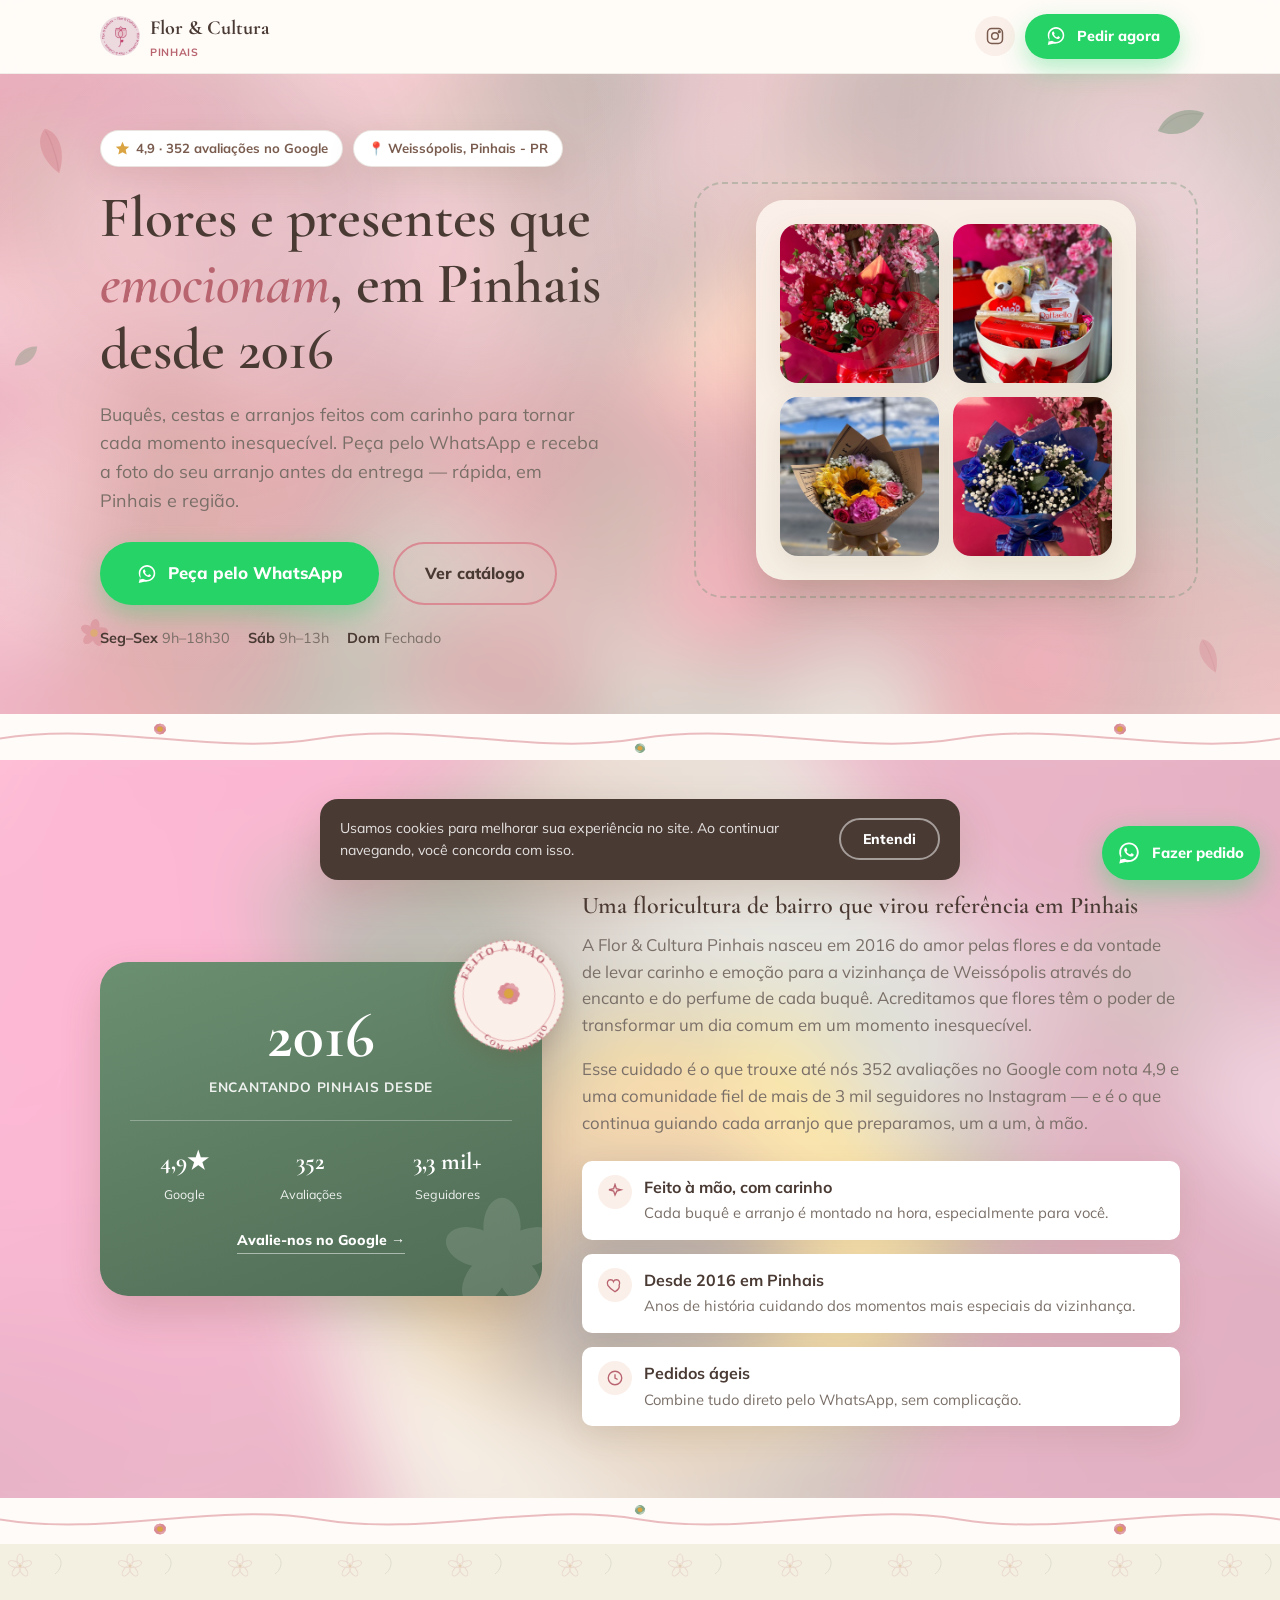
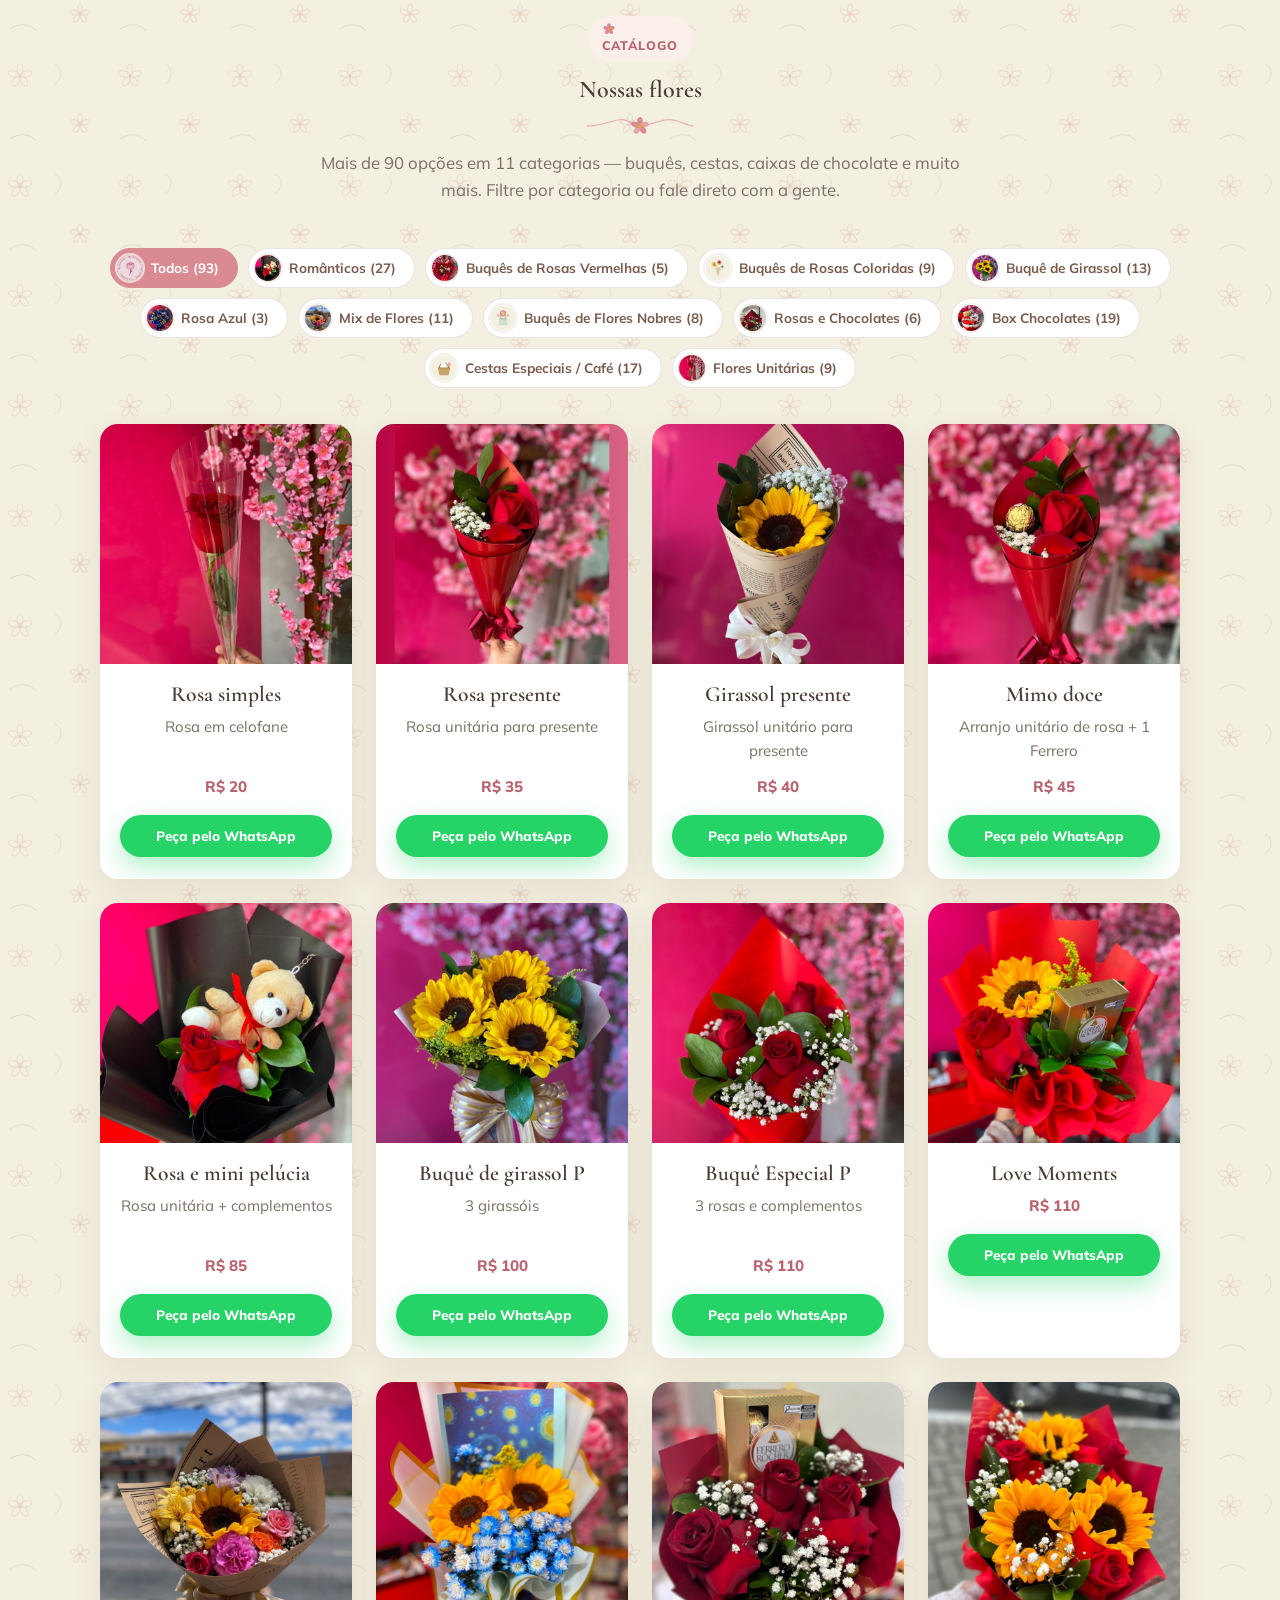
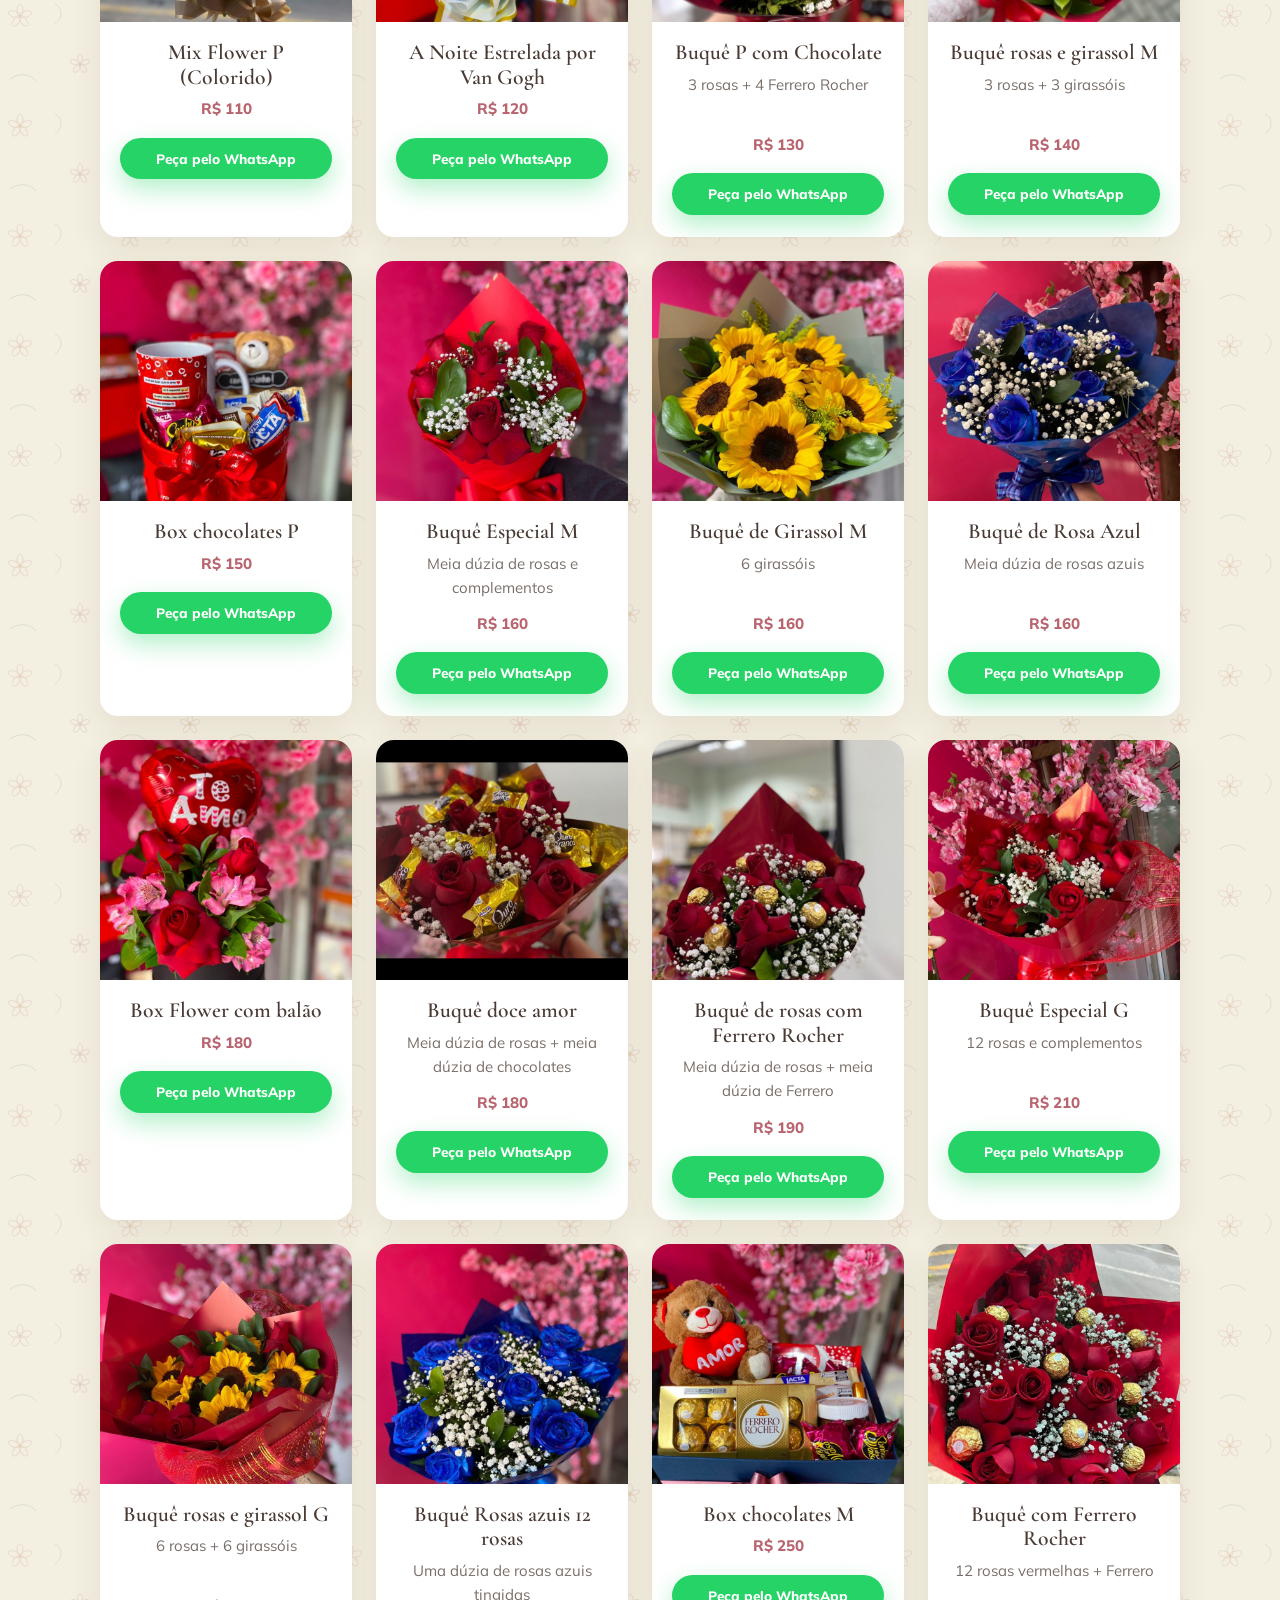
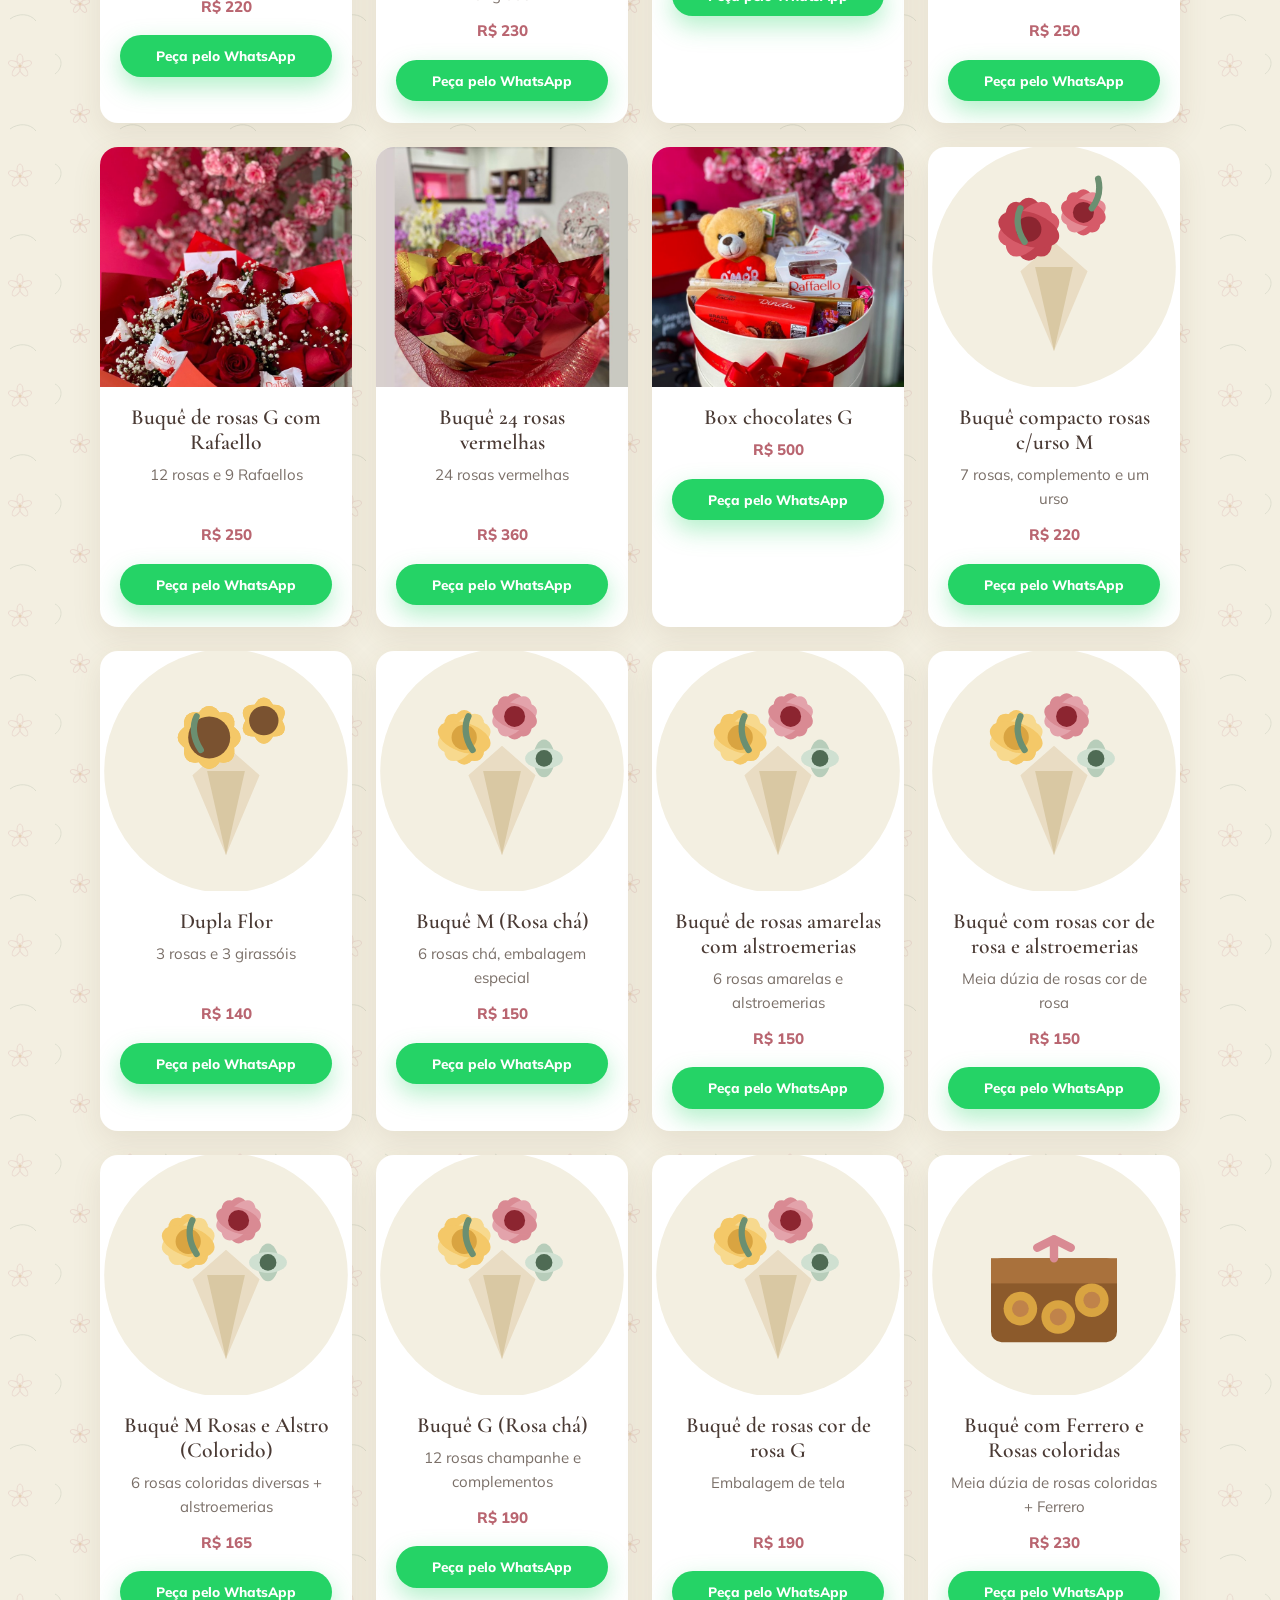
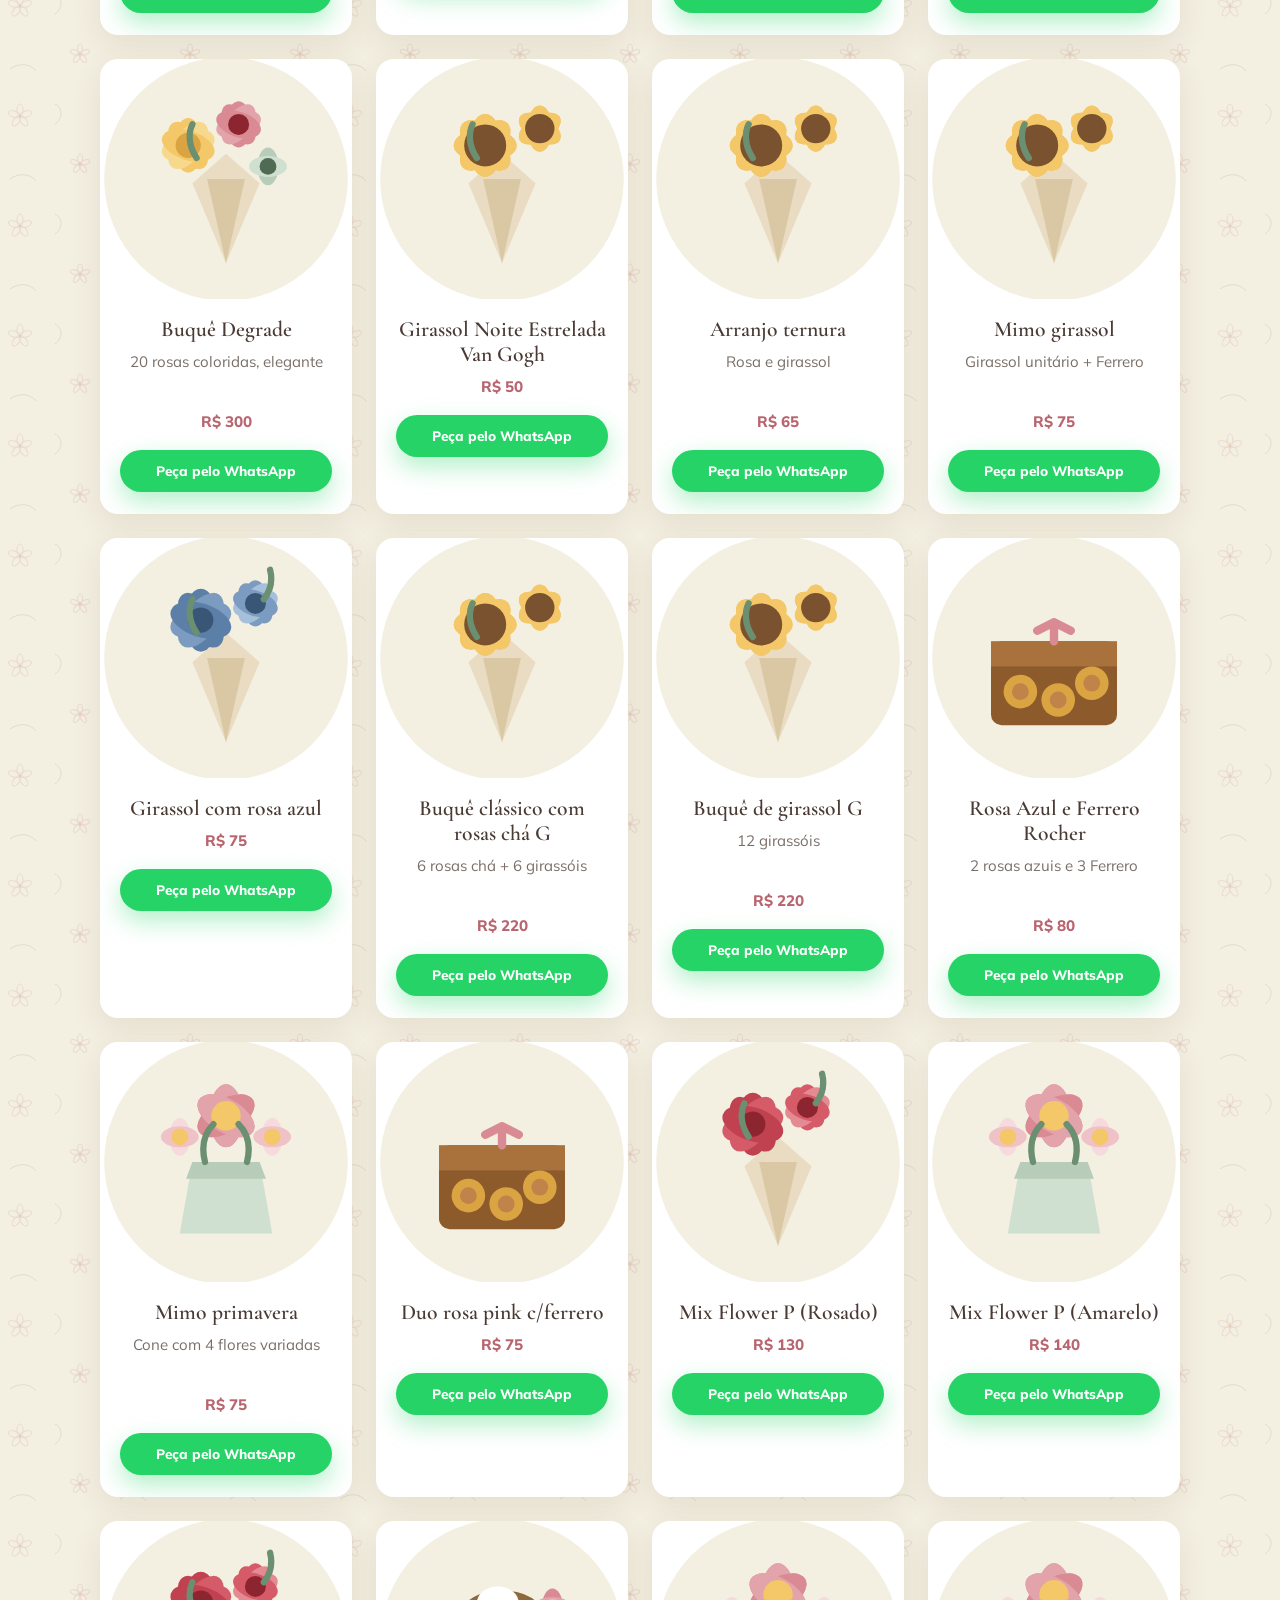
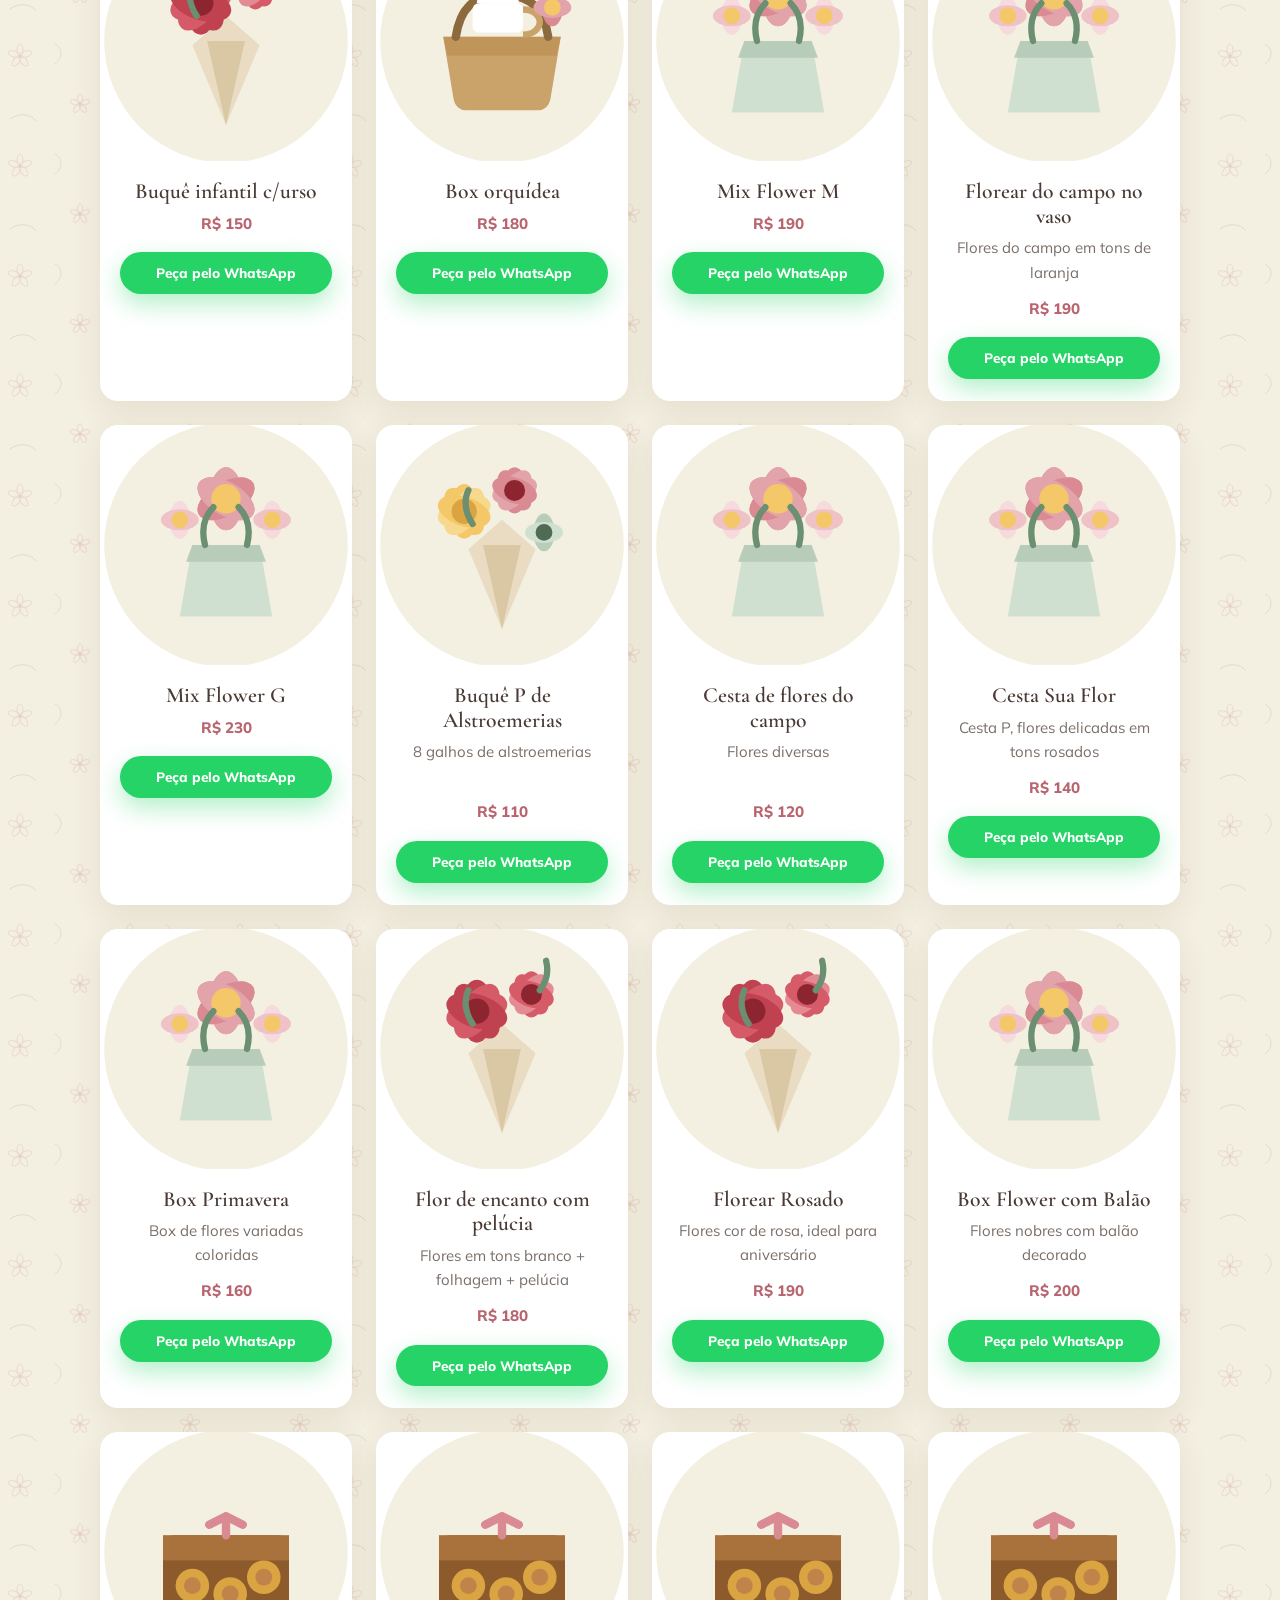
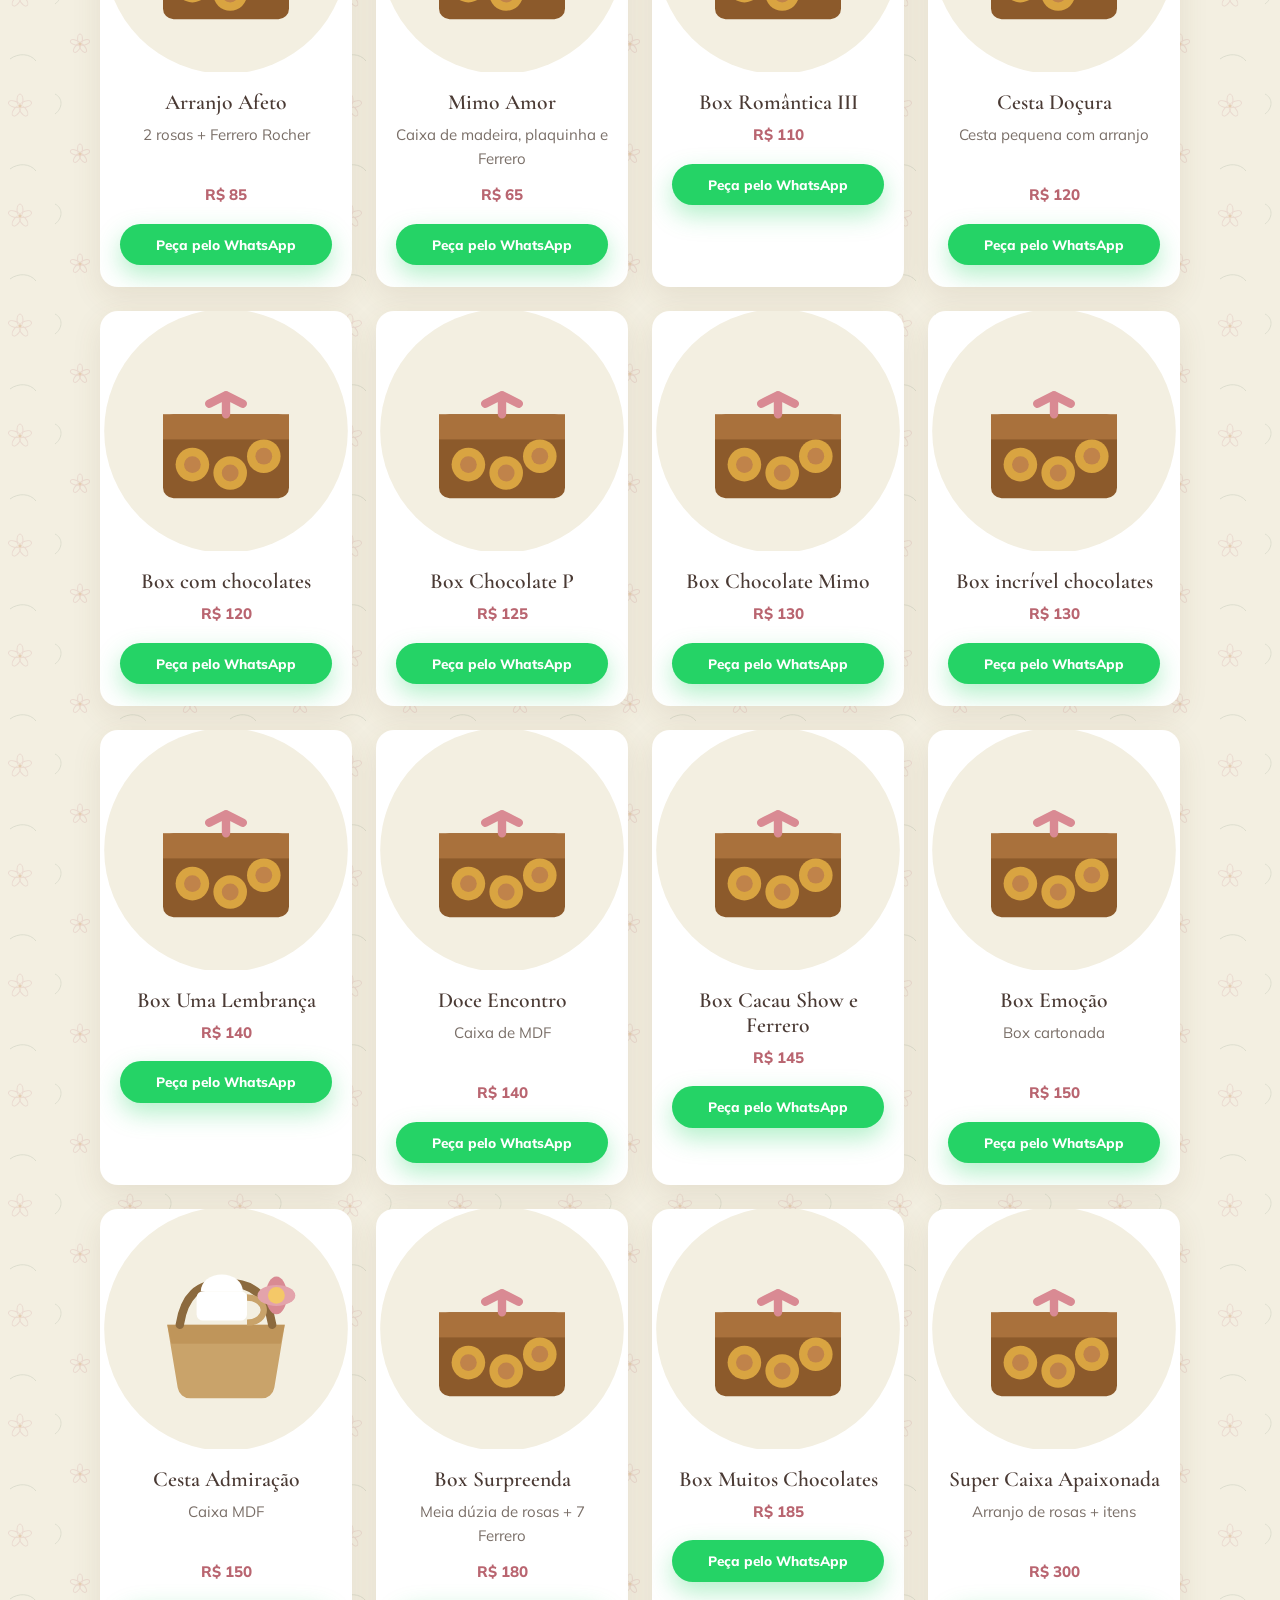
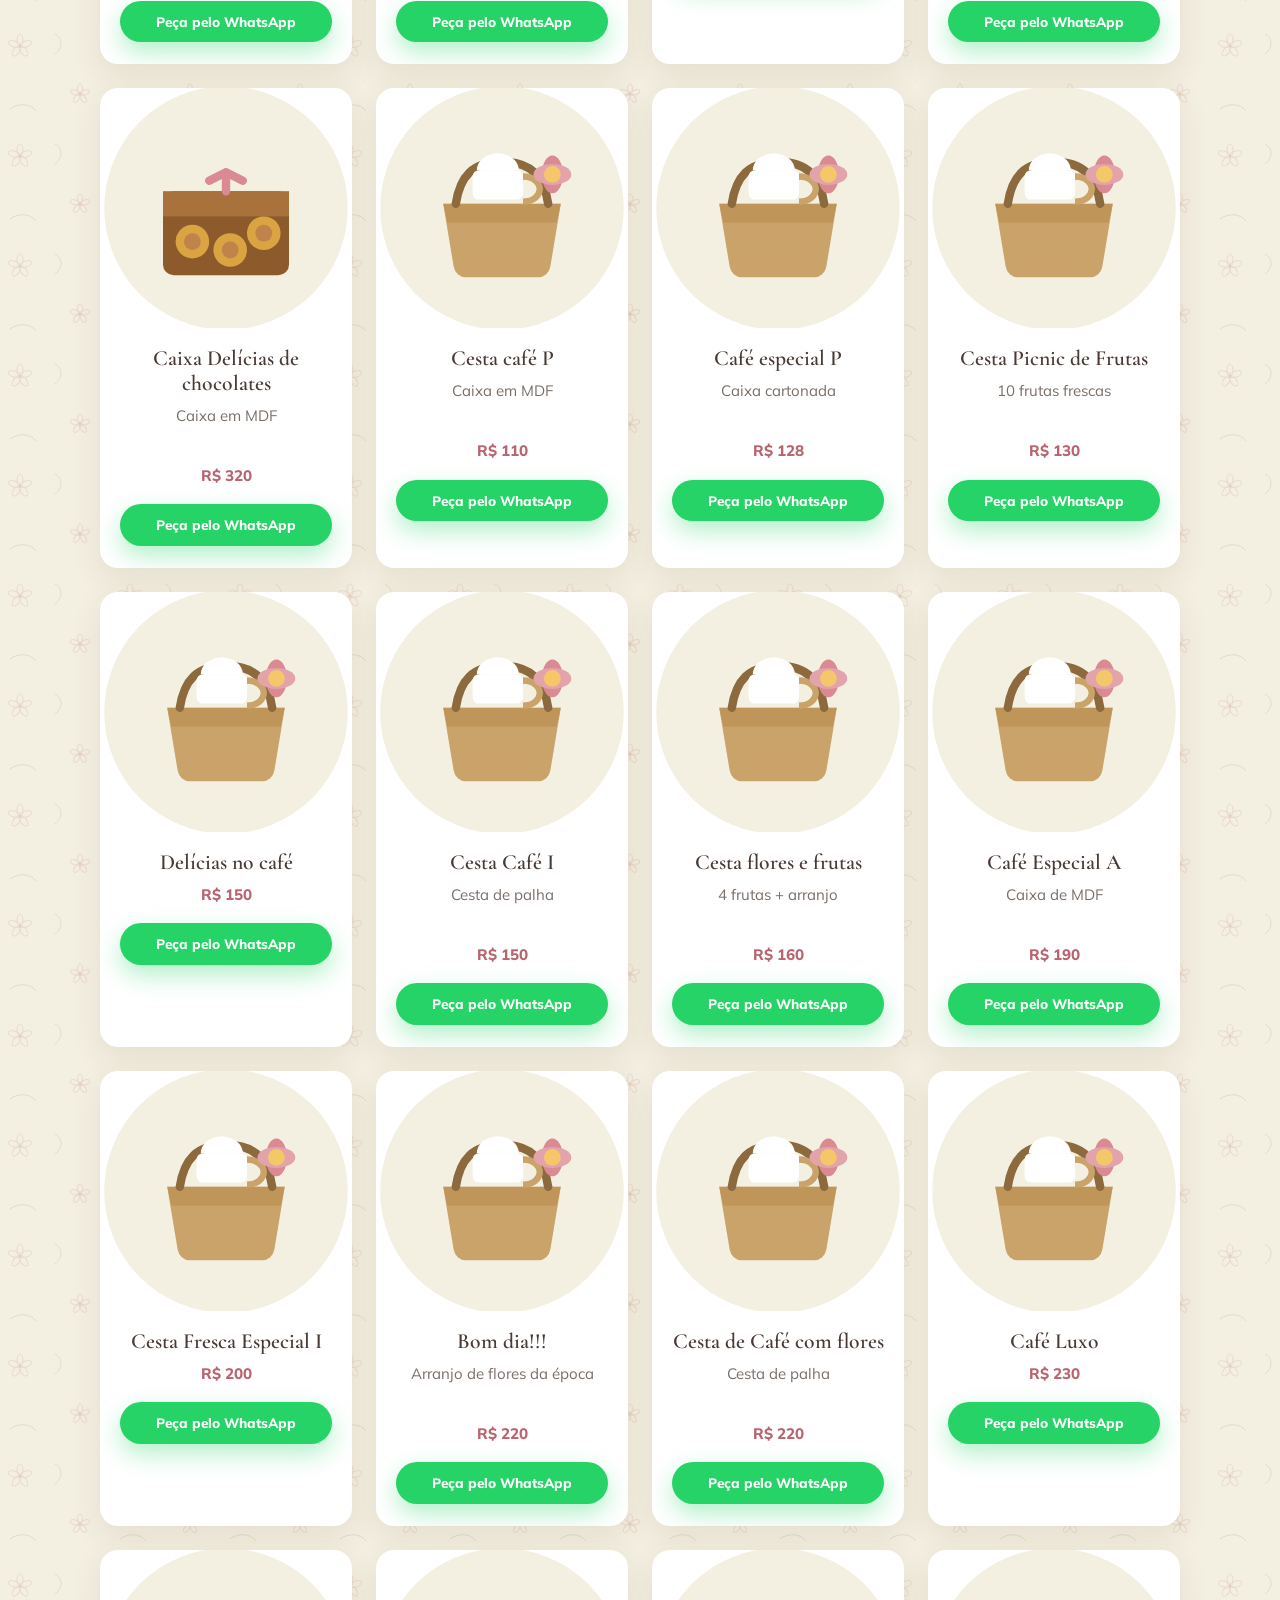
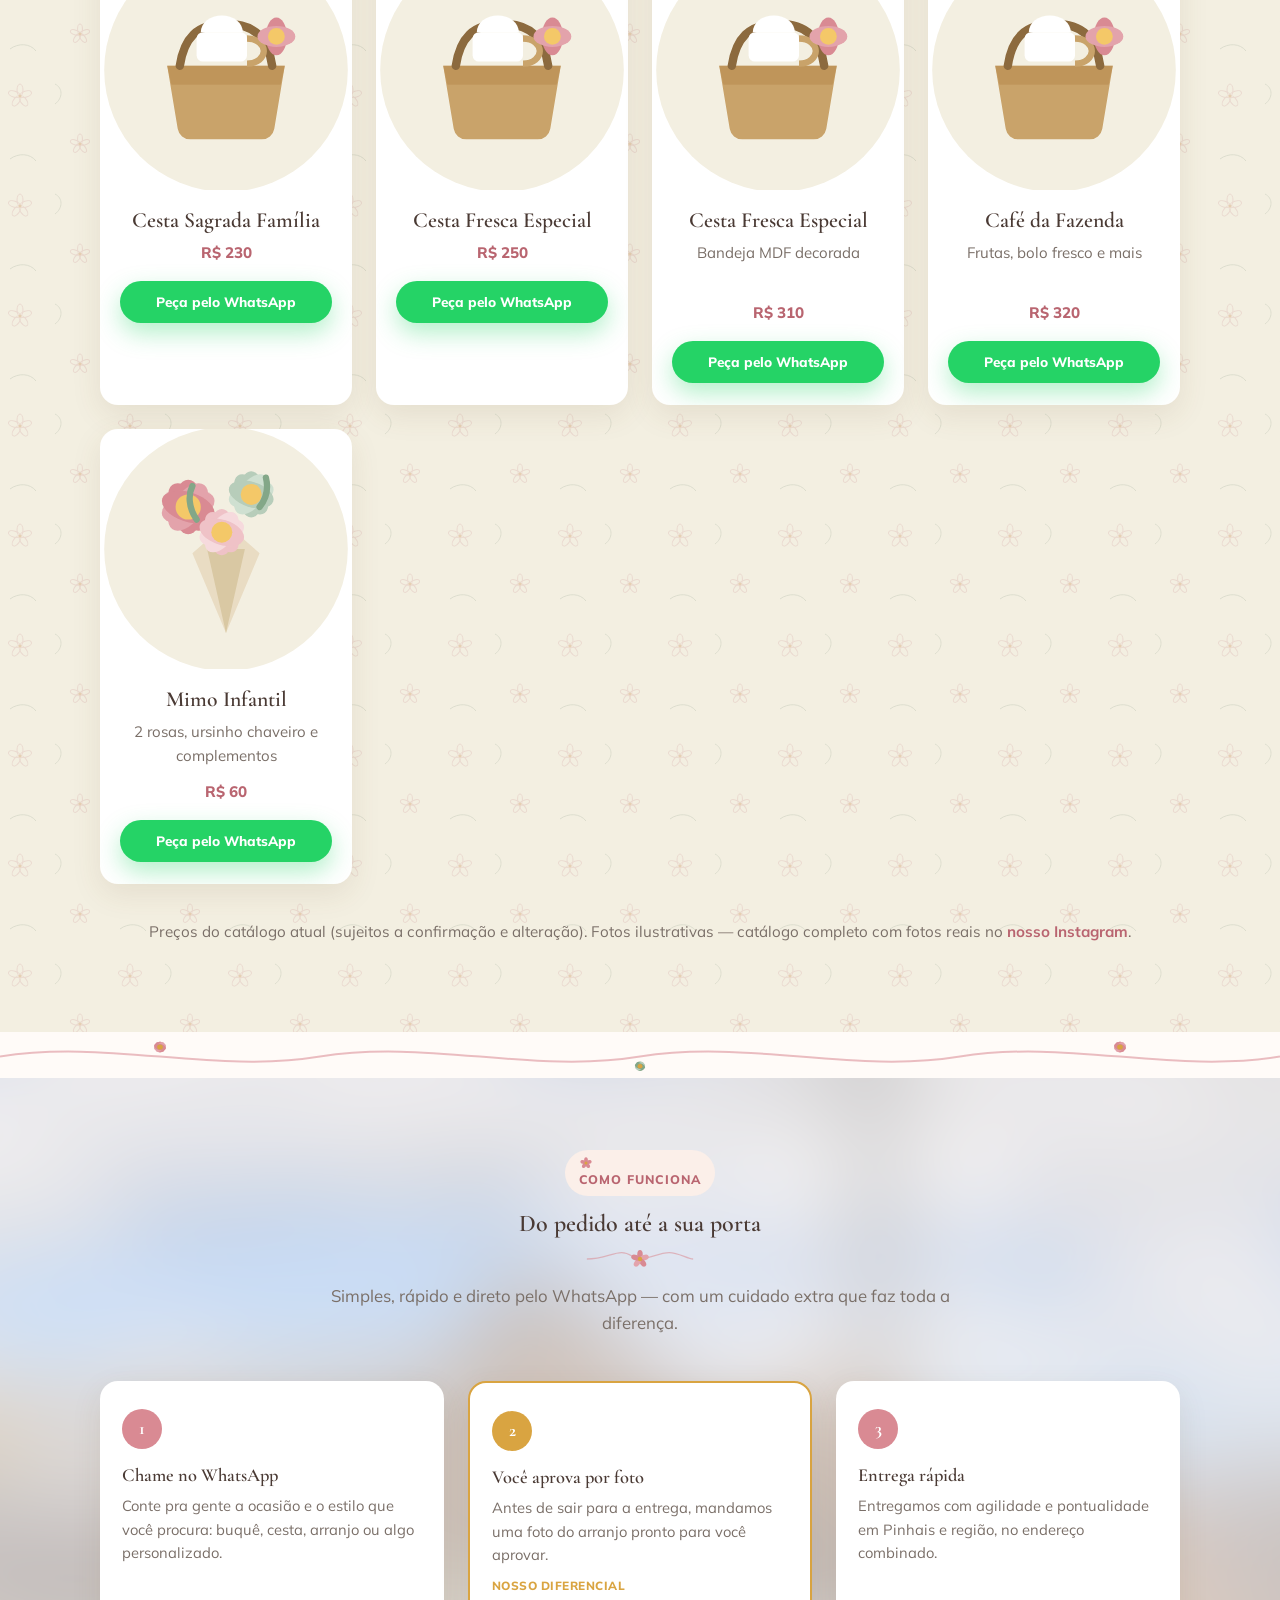
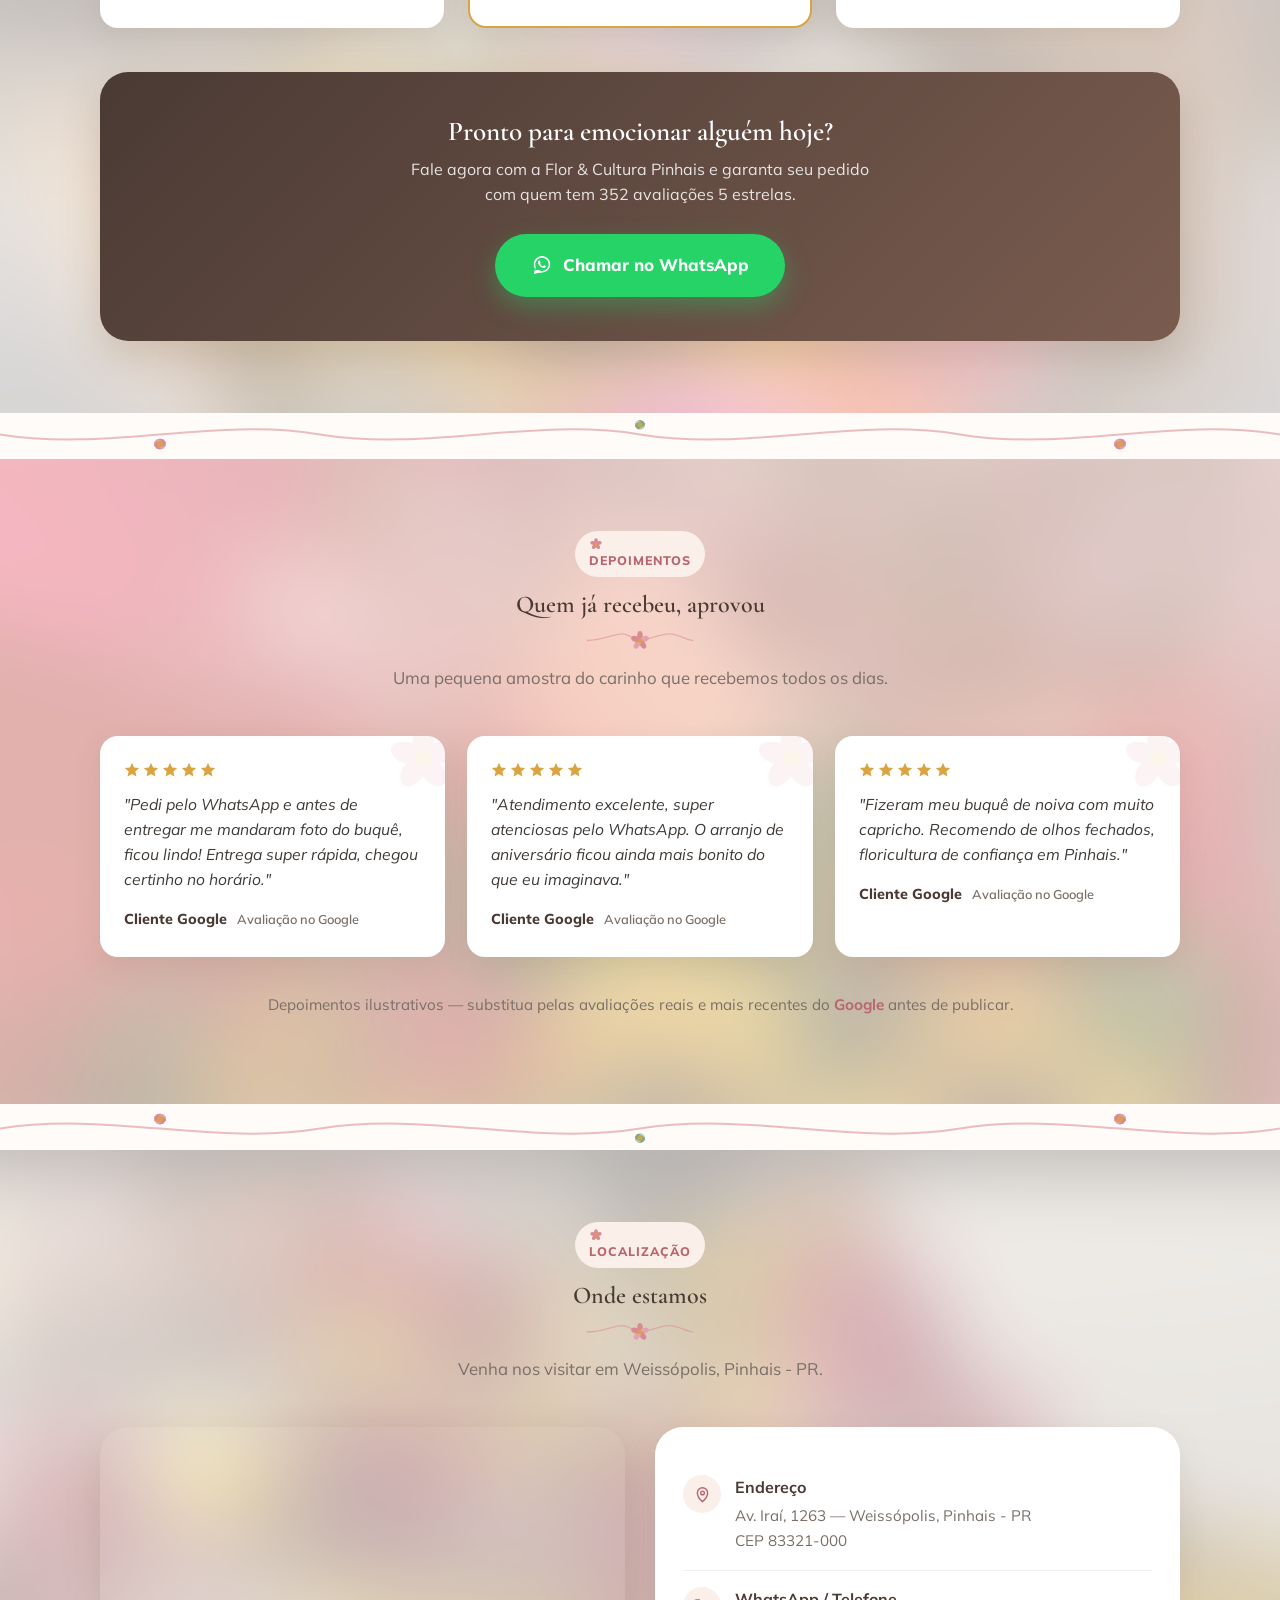
==== commit 4bacbf80: "Adiciona selo "Feito à mão" e carrossel de fotos do catálogo Selo circular ilustrado (estilo carimbo" ====
--- a/index.html
+++ b/index.html
@@ -163,16 +163,19 @@
   <!-- ===== Sobre nós ===== -->
   <section class="section" id="sobre">
     <div class="container about-grid">
-      <div class="about-figure">
-        <div class="years">2016</div>
-        <div class="years-label">Encantando Pinhais desde</div>
-        <hr>
-        <div class="stat-row">
-          <div class="stat"><b>4,9★</b><span>Google</span></div>
-          <div class="stat"><b>352</b><span>Avaliações</span></div>
-          <div class="stat"><b>3,3 mil+</b><span>Seguidores</span></div>
-        </div>
-        <a class="review-link" href="https://www.google.com/maps/search/?api=1&query=Flor+%26+Cultura+Pinhais" target="_blank" rel="noopener">Avalie-nos no Google →</a>
+      <div class="about-figure-wrap">
+        <div class="about-figure">
+          <div class="years">2016</div>
+          <div class="years-label">Encantando Pinhais desde</div>
+          <hr>
+          <div class="stat-row">
+            <div class="stat"><b>4,9★</b><span>Google</span></div>
+            <div class="stat"><b>352</b><span>Avaliações</span></div>
+            <div class="stat"><b>3,3 mil+</b><span>Seguidores</span></div>
+          </div>
+          <a class="review-link" href="https://www.google.com/maps/search/?api=1&query=Flor+%26+Cultura+Pinhais" target="_blank" rel="noopener">Avalie-nos no Google →</a>
+        </div>
+        <img class="about-stamp" src="assets/img/deco-stamp.svg" alt="Feito à mão, com carinho">
       </div>
       <div class="about-text">
         <span class="eyebrow"><img src="assets/img/deco-flower-mini.svg" class="eyebrow-flower" alt="" width="14" height="14">Sobre nós</span>
@@ -347,6 +350,40 @@
     </div>
   </section>
   <div class="section-divider section-divider--flip" aria-hidden="true"><img src="assets/img/deco-wave-divider.svg" alt=""></div>
+
+  <!-- ===== Vitrine (carrossel) ===== -->
+  <div class="marquee-wrap" aria-hidden="true">
+    <div class="marquee-track">
+        <img src="assets/img/uploads/buque-especial-g.jpg" alt="Buquê Especial G" class="lightbox-trigger" loading="lazy" width="150" height="150">
+        <img src="assets/img/uploads/box-chocolates-g.jpg" alt="Box Chocolates G" class="lightbox-trigger" loading="lazy" width="150" height="150">
+        <img src="assets/img/uploads/mix-flower-p-colorido.jpg" alt="Mix Flower Colorido" class="lightbox-trigger" loading="lazy" width="150" height="150">
+        <img src="assets/img/uploads/buque-de-rosa-azul.jpg" alt="Buquê de Rosa Azul" class="lightbox-trigger" loading="lazy" width="150" height="150">
+        <img src="assets/img/uploads/buque-de-girassol-p.jpg" alt="Buquê de Girassol" class="lightbox-trigger" loading="lazy" width="150" height="150">
+        <img src="assets/img/uploads/rosa-e-mini-pelucia.jpg" alt="Rosa e mini pelúcia" class="lightbox-trigger" loading="lazy" width="150" height="150">
+        <img src="assets/img/uploads/buque-24-rosas-vermelhas.jpg" alt="Buquê 24 rosas vermelhas" class="lightbox-trigger" loading="lazy" width="150" height="150">
+        <img src="assets/img/uploads/buque-rosas-e-girassol-g.jpg" alt="Buquê rosas e girassol" class="lightbox-trigger" loading="lazy" width="150" height="150">
+        <img src="assets/img/uploads/box-chocolates-m.jpg" alt="Box Chocolates M" class="lightbox-trigger" loading="lazy" width="150" height="150">
+        <img src="assets/img/uploads/buque-de-rosas-g-com-rafaello.jpg" alt="Buquê de rosas com Rafaello" class="lightbox-trigger" loading="lazy" width="150" height="150">
+        <img src="assets/img/uploads/girassol-presente.jpg" alt="Girassol presente" class="lightbox-trigger" loading="lazy" width="150" height="150">
+        <img src="assets/img/uploads/buque-doce-amor.jpg" alt="Buquê doce amor" class="lightbox-trigger" loading="lazy" width="150" height="150">
+        <img src="assets/img/uploads/a-noite-estrelada-por-van-gogh.jpg" alt="A Noite Estrelada por Van Gogh" class="lightbox-trigger" loading="lazy" width="150" height="150">
+        <img src="assets/img/uploads/buque-rosas-azuis-12-rosas.jpg" alt="Buquê Rosas azuis" class="lightbox-trigger" loading="lazy" width="150" height="150">
+        <img src="assets/img/uploads/buque-especial-g.jpg" alt="Buquê Especial G" class="lightbox-trigger" loading="lazy" width="150" height="150">
+        <img src="assets/img/uploads/box-chocolates-g.jpg" alt="Box Chocolates G" class="lightbox-trigger" loading="lazy" width="150" height="150">
+        <img src="assets/img/uploads/mix-flower-p-colorido.jpg" alt="Mix Flower Colorido" class="lightbox-trigger" loading="lazy" width="150" height="150">
+        <img src="assets/img/uploads/buque-de-rosa-azul.jpg" alt="Buquê de Rosa Azul" class="lightbox-trigger" loading="lazy" width="150" height="150">
+        <img src="assets/img/uploads/buque-de-girassol-p.jpg" alt="Buquê de Girassol" class="lightbox-trigger" loading="lazy" width="150" height="150">
+        <img src="assets/img/uploads/rosa-e-mini-pelucia.jpg" alt="Rosa e mini pelúcia" class="lightbox-trigger" loading="lazy" width="150" height="150">
+        <img src="assets/img/uploads/buque-24-rosas-vermelhas.jpg" alt="Buquê 24 rosas vermelhas" class="lightbox-trigger" loading="lazy" width="150" height="150">
+        <img src="assets/img/uploads/buque-rosas-e-girassol-g.jpg" alt="Buquê rosas e girassol" class="lightbox-trigger" loading="lazy" width="150" height="150">
+        <img src="assets/img/uploads/box-chocolates-m.jpg" alt="Box Chocolates M" class="lightbox-trigger" loading="lazy" width="150" height="150">
+        <img src="assets/img/uploads/buque-de-rosas-g-com-rafaello.jpg" alt="Buquê de rosas com Rafaello" class="lightbox-trigger" loading="lazy" width="150" height="150">
+        <img src="assets/img/uploads/girassol-presente.jpg" alt="Girassol presente" class="lightbox-trigger" loading="lazy" width="150" height="150">
+        <img src="assets/img/uploads/buque-doce-amor.jpg" alt="Buquê doce amor" class="lightbox-trigger" loading="lazy" width="150" height="150">
+        <img src="assets/img/uploads/a-noite-estrelada-por-van-gogh.jpg" alt="A Noite Estrelada por Van Gogh" class="lightbox-trigger" loading="lazy" width="150" height="150">
+        <img src="assets/img/uploads/buque-rosas-azuis-12-rosas.jpg" alt="Buquê Rosas azuis" class="lightbox-trigger" loading="lazy" width="150" height="150">
+    </div>
+  </div>
 
 </main>
 
--- a/assets/css/style.css
+++ b/assets/css/style.css
@@ -567,6 +567,30 @@
   }
 }
 
+.about-figure-wrap {
+  position: relative;
+}
+
+.about-stamp {
+  position: absolute;
+  top: -22px;
+  right: -18px;
+  width: 96px;
+  height: 96px;
+  transform: rotate(-11deg);
+  filter: drop-shadow(0 6px 14px rgba(107, 74, 43, 0.25));
+  z-index: 2;
+}
+
+@media (min-width: 700px) {
+  .about-stamp {
+    width: 118px;
+    height: 118px;
+    top: -26px;
+    right: -26px;
+  }
+}
+
 .about-figure {
   position: relative;
   background: linear-gradient(160deg, var(--color-green) 0%, var(--color-green-dark) 100%);
@@ -1012,6 +1036,51 @@
 .hours-table td:last-child { text-align: right; font-weight: 700; color: var(--color-brown); }
 .hours-table tr.closed td:last-child { color: var(--color-rose-dark); }
 
+/* ---------- Vitrine (carrossel) ---------- */
+
+.marquee-wrap {
+  overflow: hidden;
+  background: var(--color-cream);
+  padding: 28px 0;
+}
+
+.marquee-track {
+  display: flex;
+  gap: 16px;
+  width: max-content;
+  animation: marqueeScroll 50s linear infinite;
+}
+
+.marquee-wrap:hover .marquee-track {
+  animation-play-state: paused;
+}
+
+.marquee-track img {
+  width: 150px;
+  height: 150px;
+  object-fit: cover;
+  border-radius: var(--radius-md);
+  box-shadow: var(--shadow-soft);
+  flex-shrink: 0;
+  transition: transform .2s ease;
+}
+
+.marquee-track img:hover {
+  transform: translateY(-4px) scale(1.03);
+}
+
+@keyframes marqueeScroll {
+  from { transform: translateX(0); }
+  to { transform: translateX(-50%); }
+}
+
+@media (prefers-reduced-motion: reduce) {
+  .marquee-track {
+    animation: none;
+    overflow-x: auto;
+  }
+}
+
 /* ---------- Footer ---------- */
 
 .site-footer {
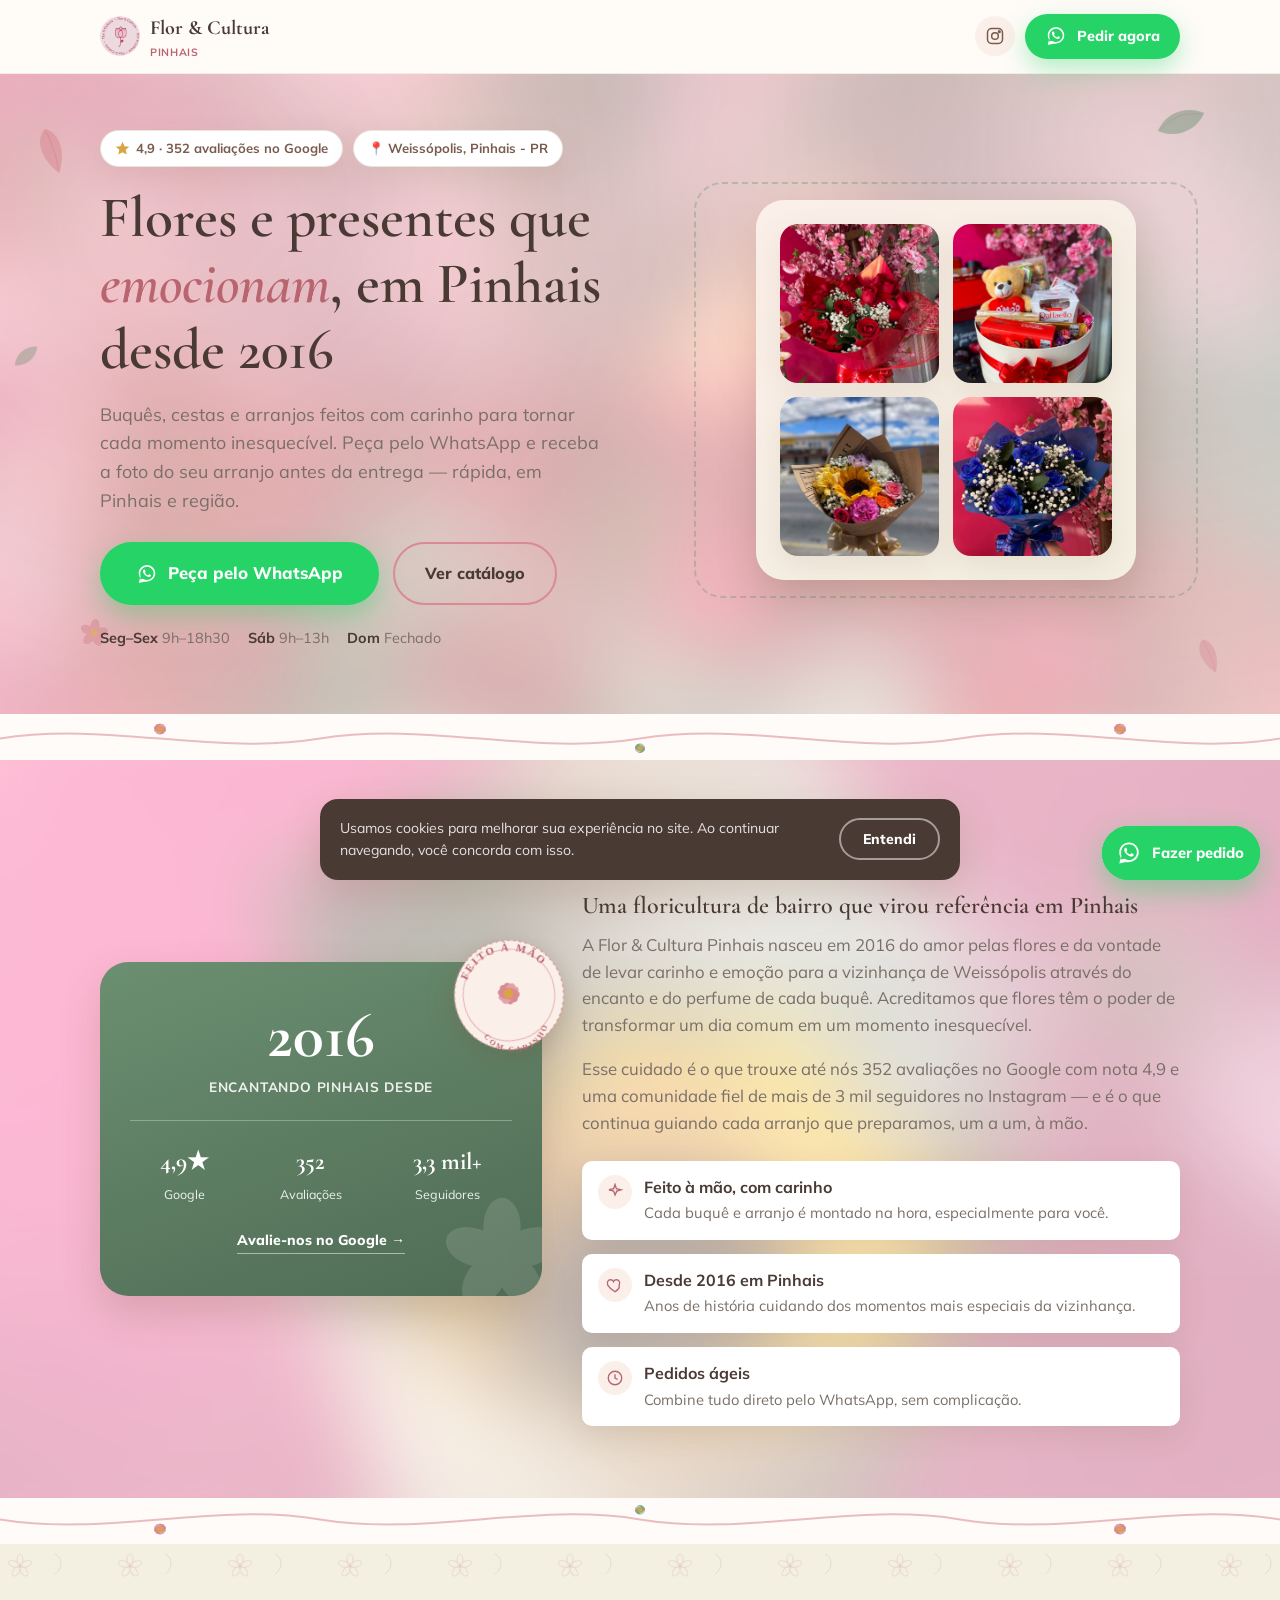
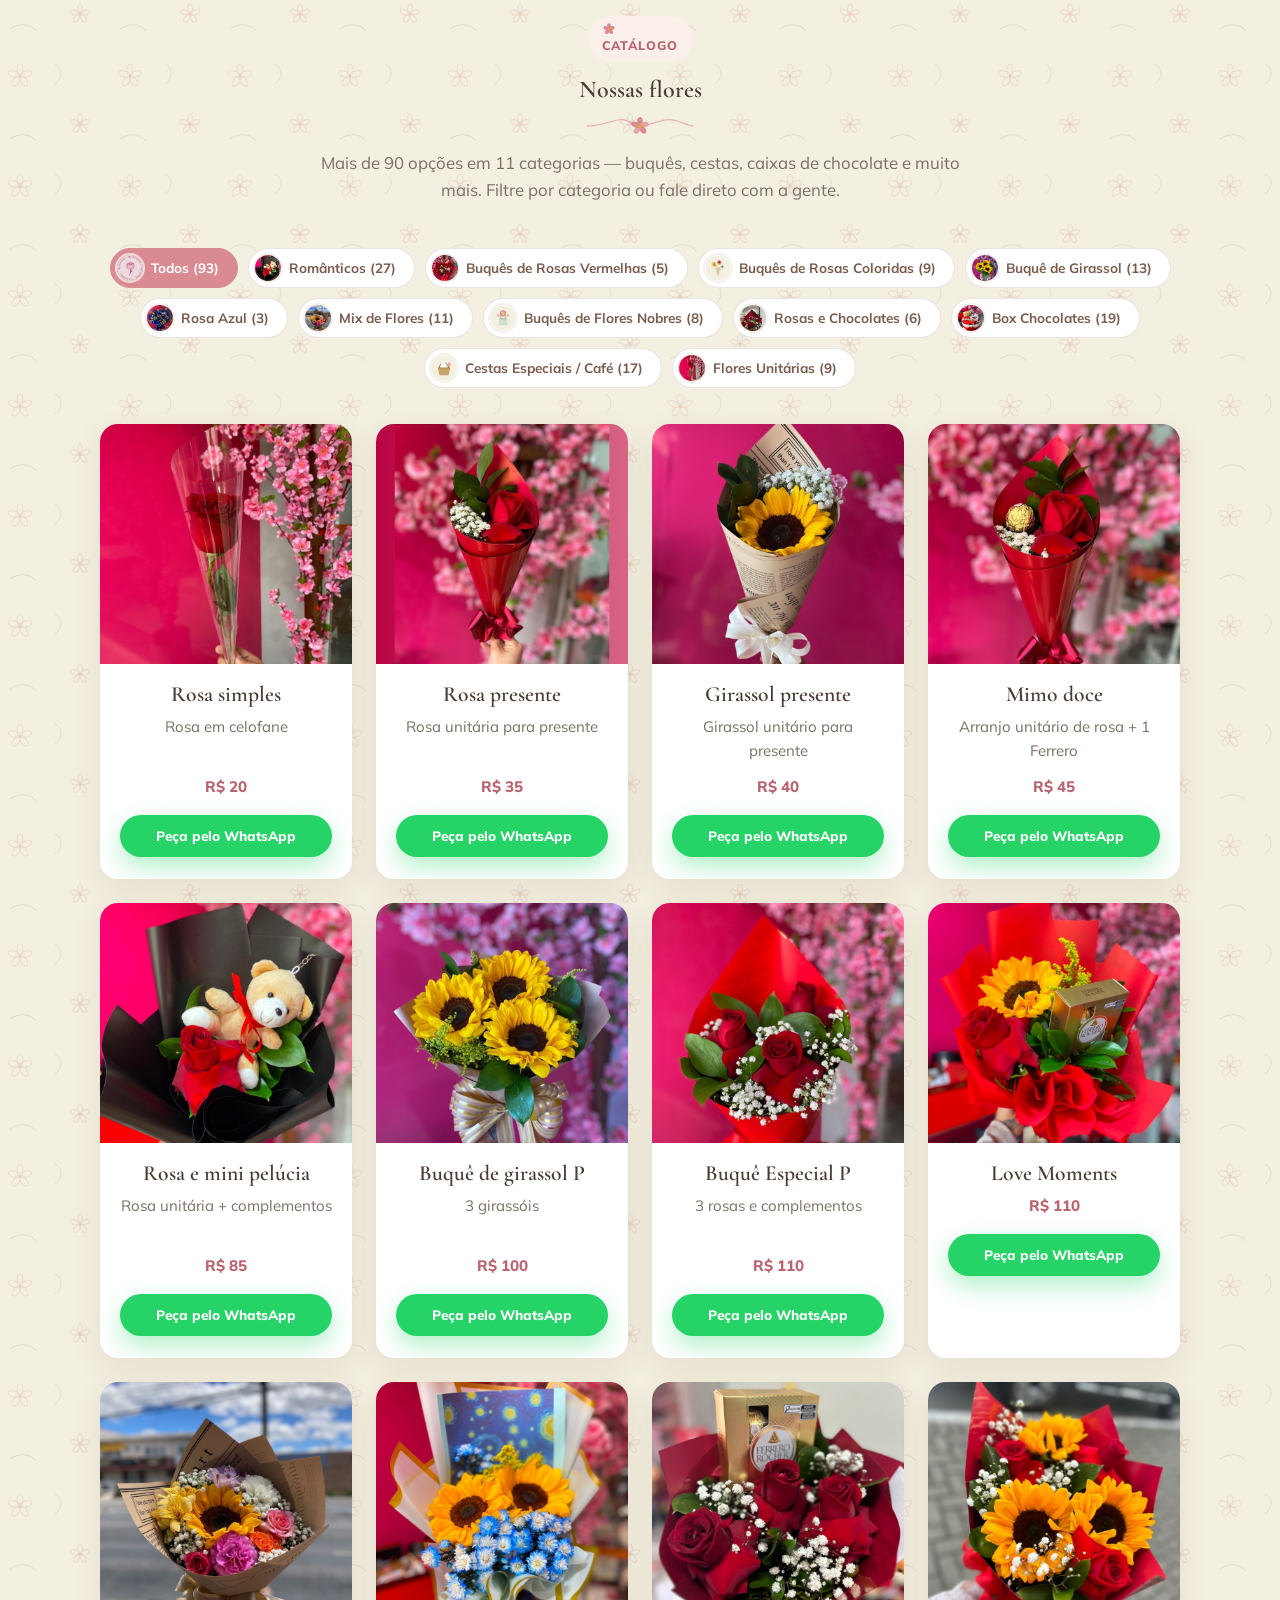
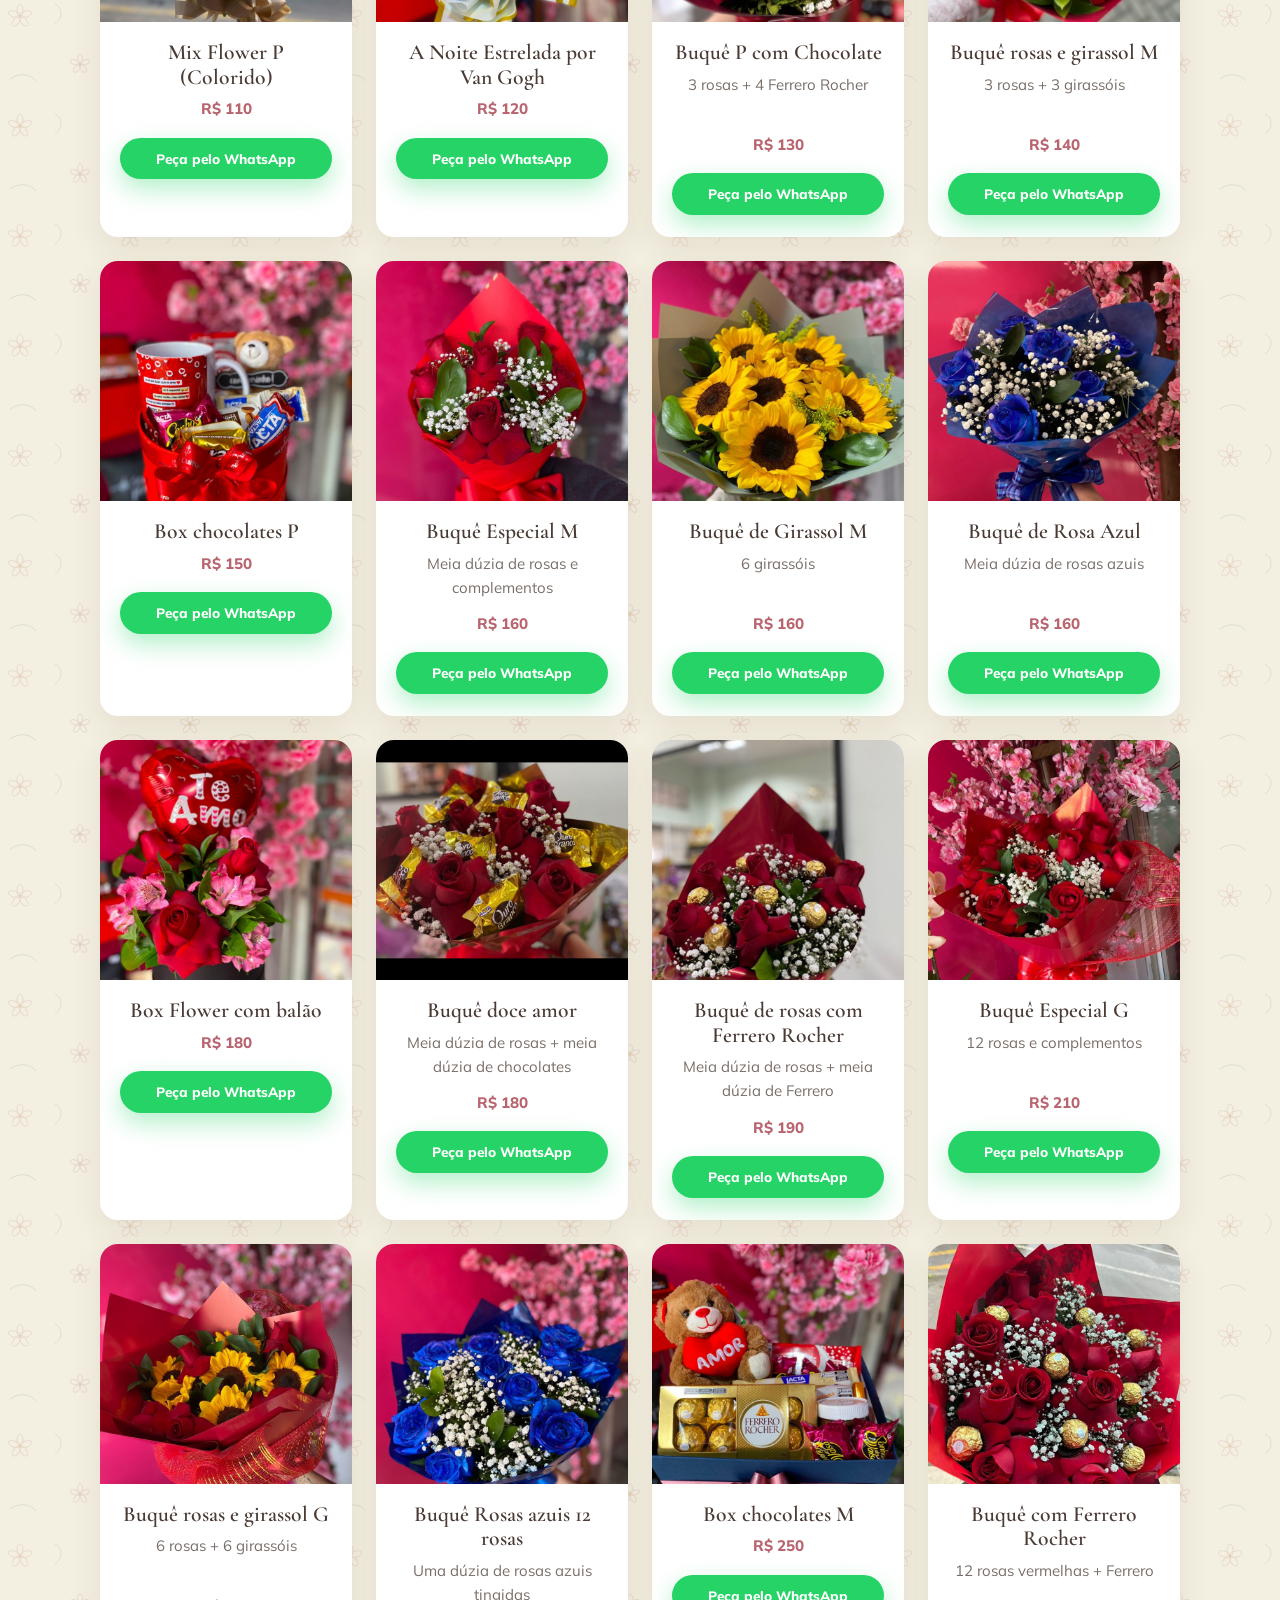
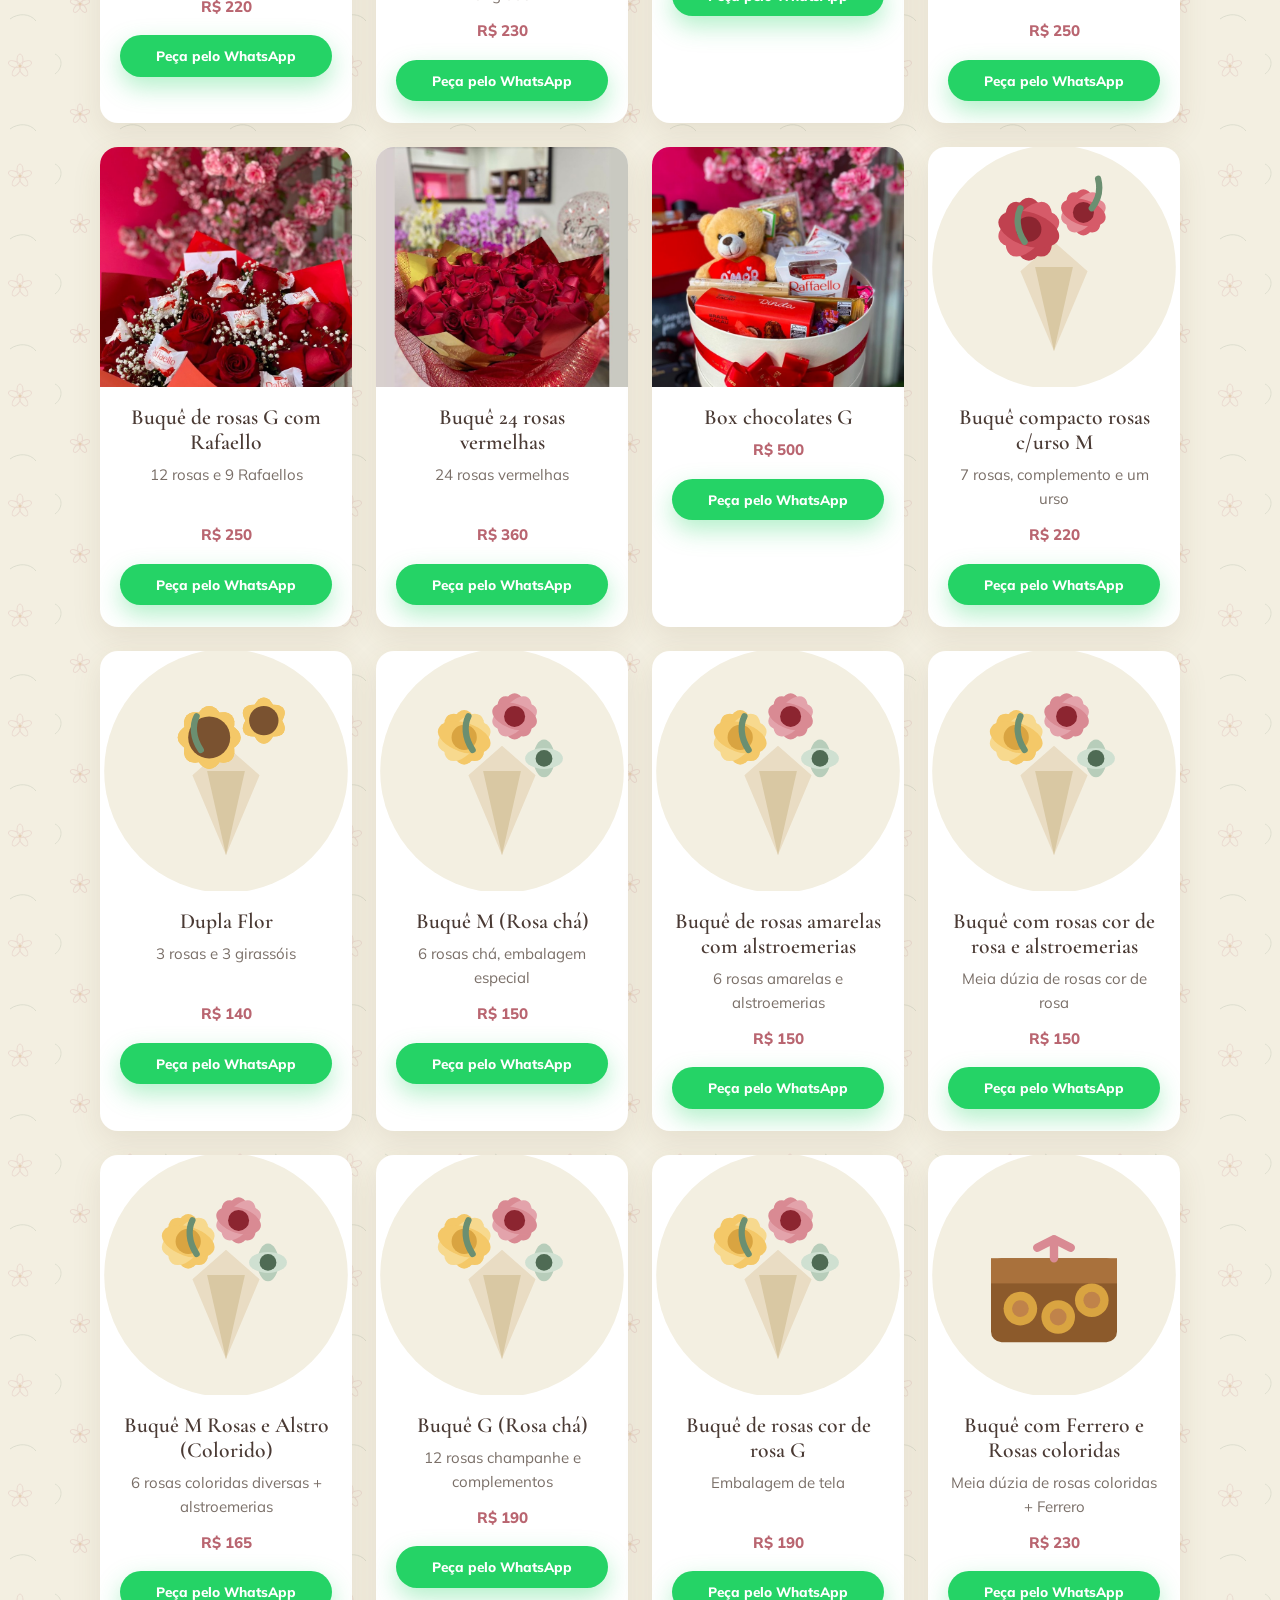
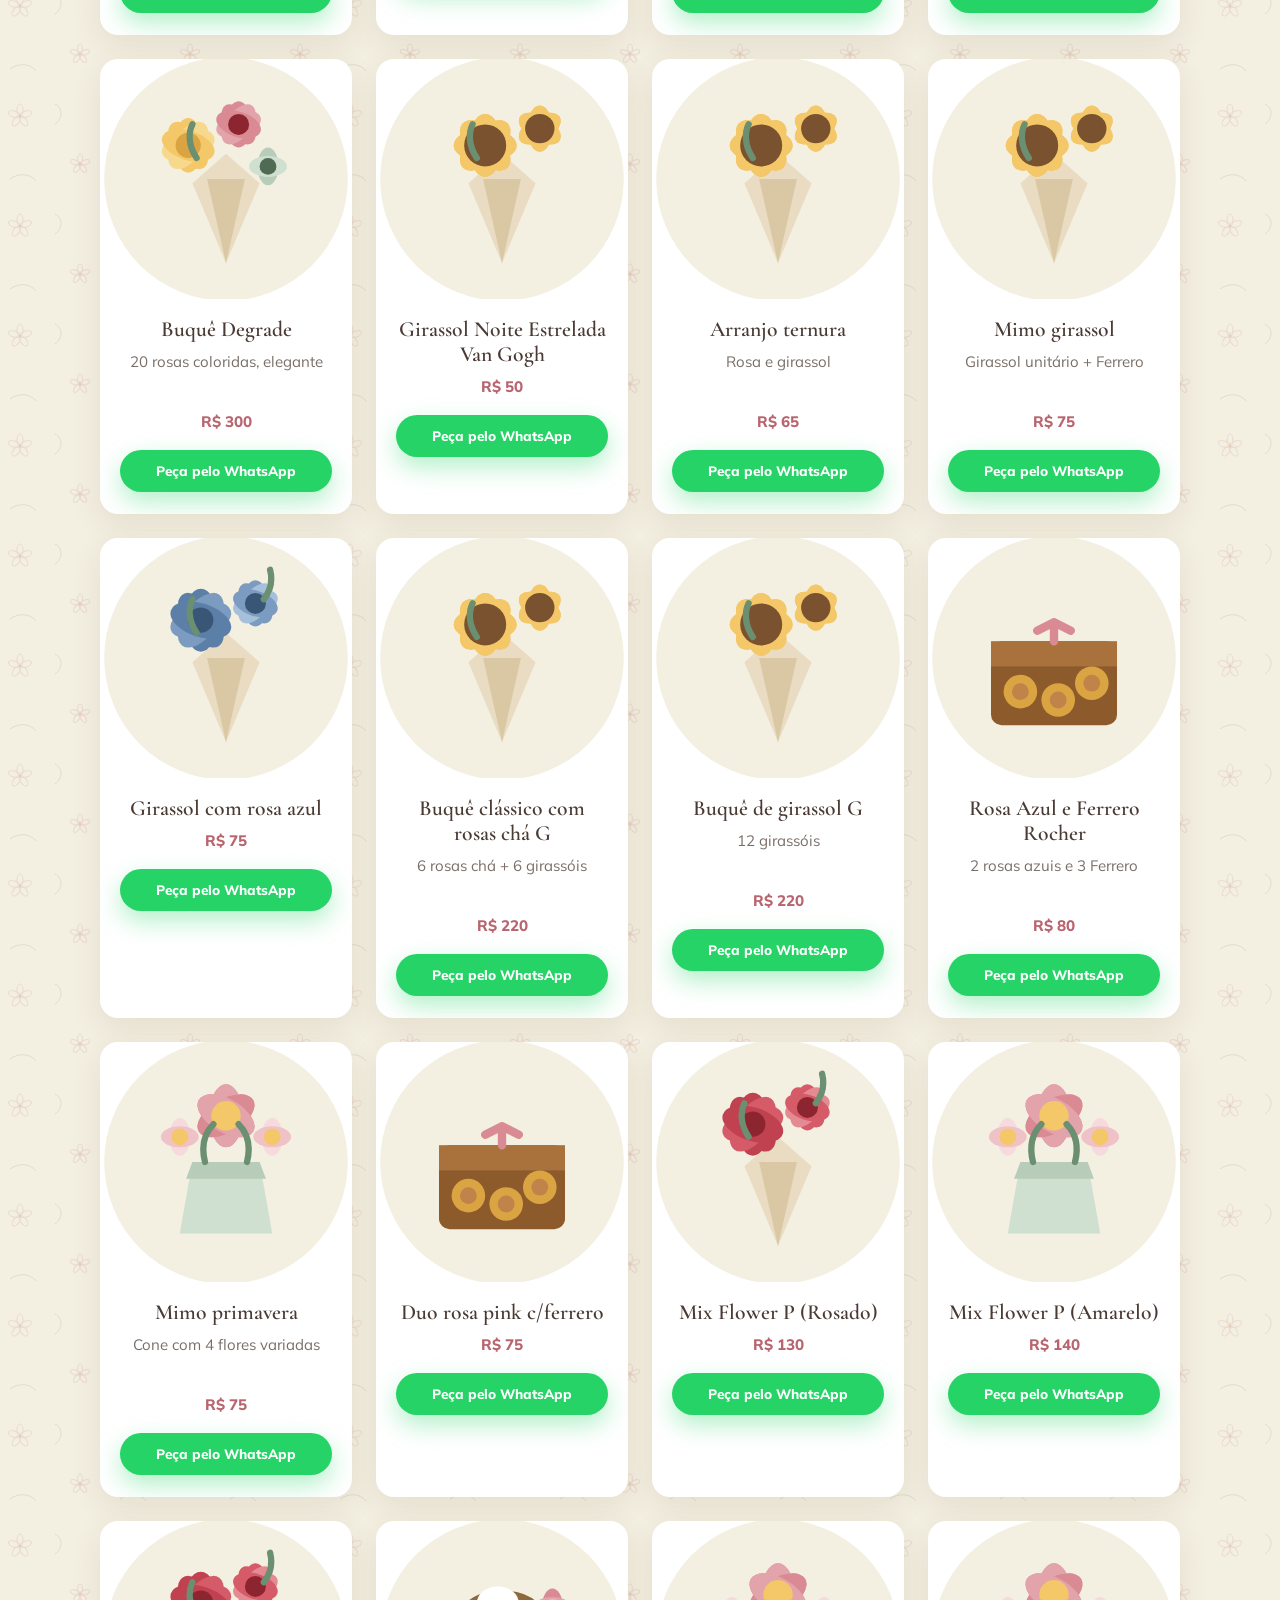
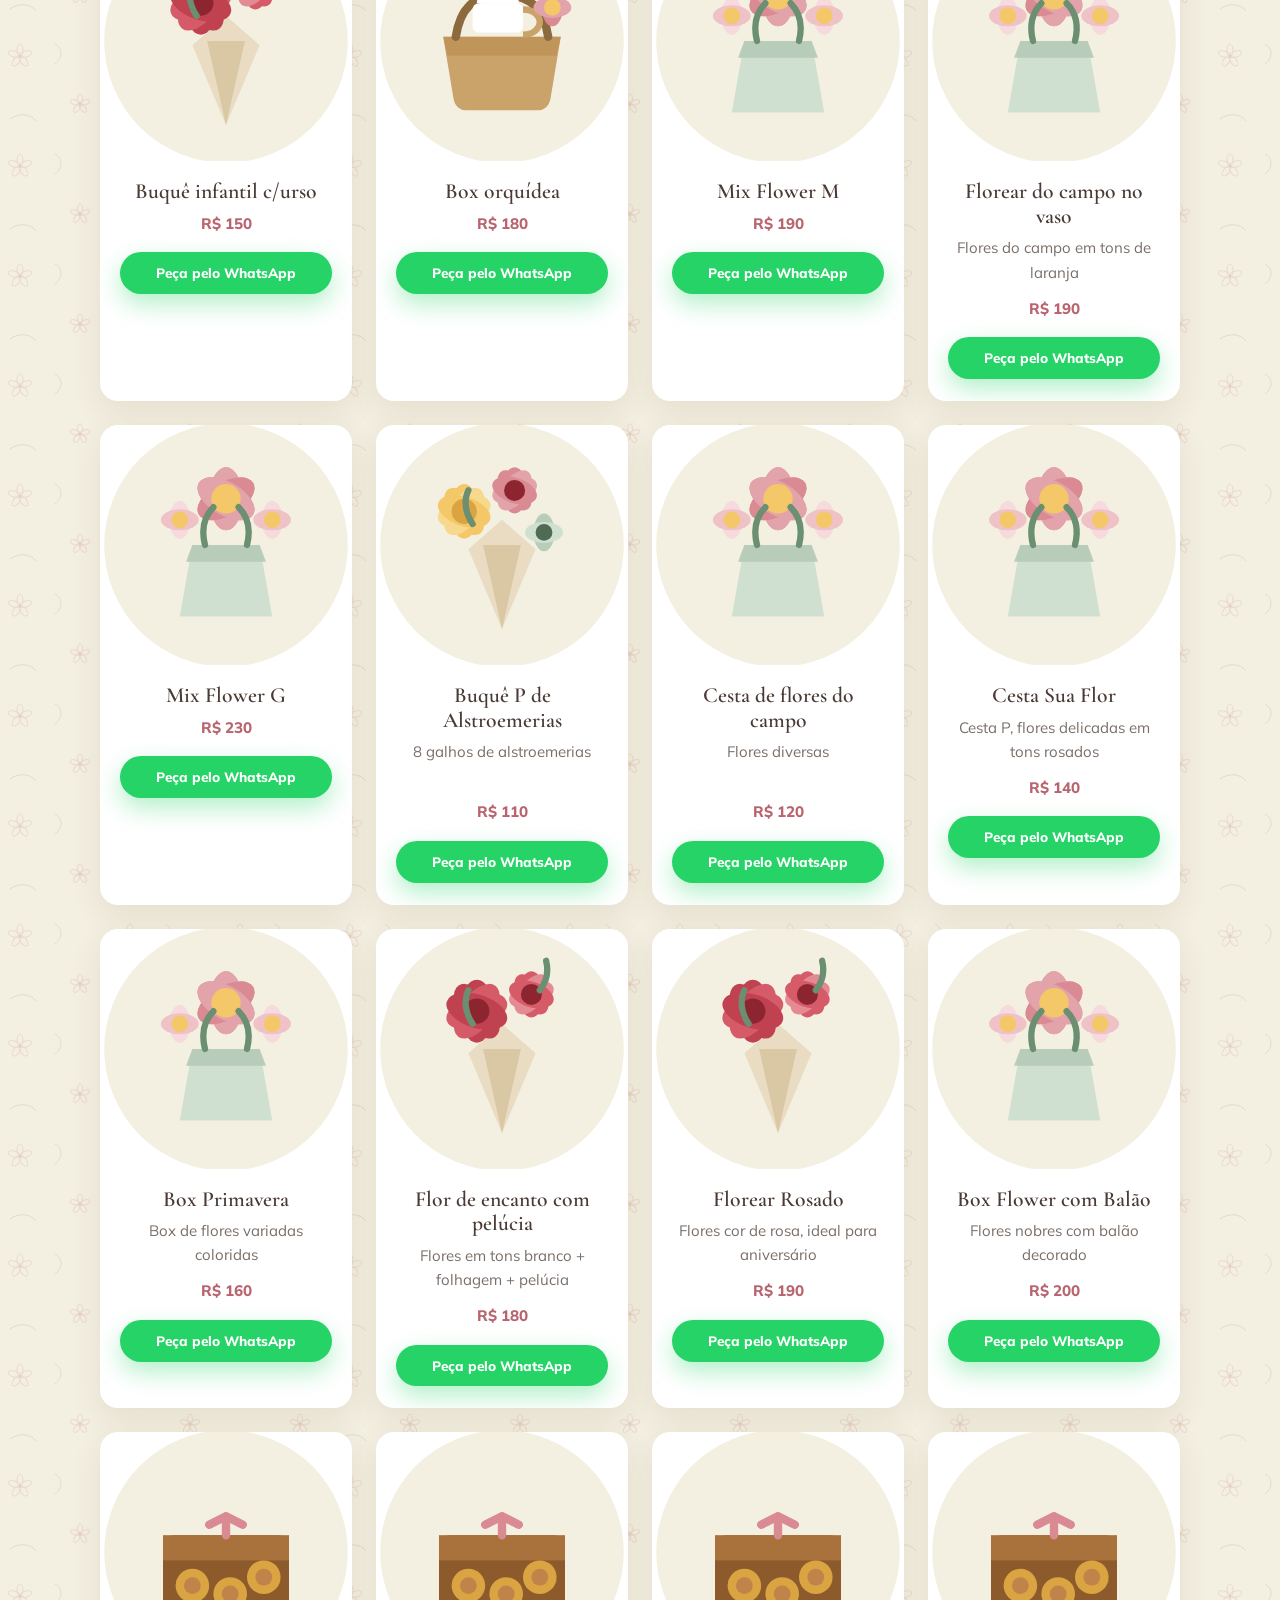
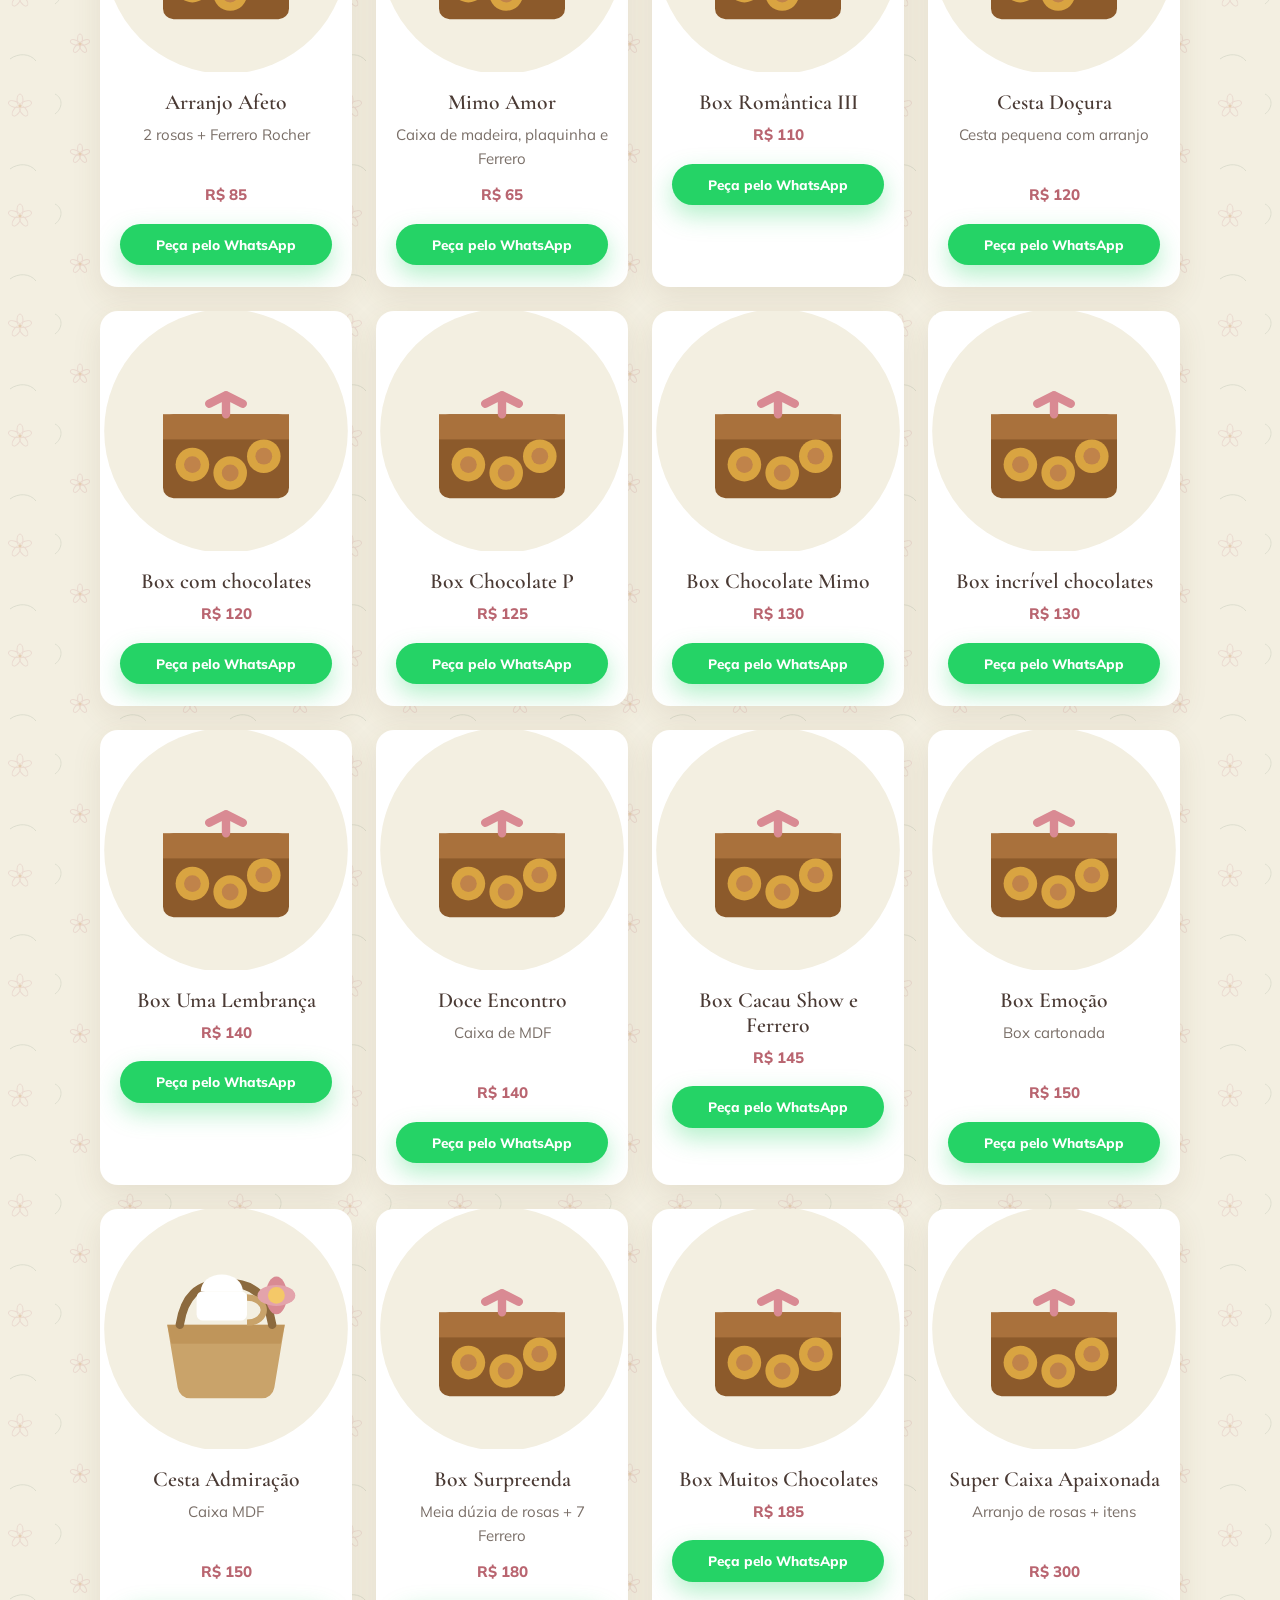
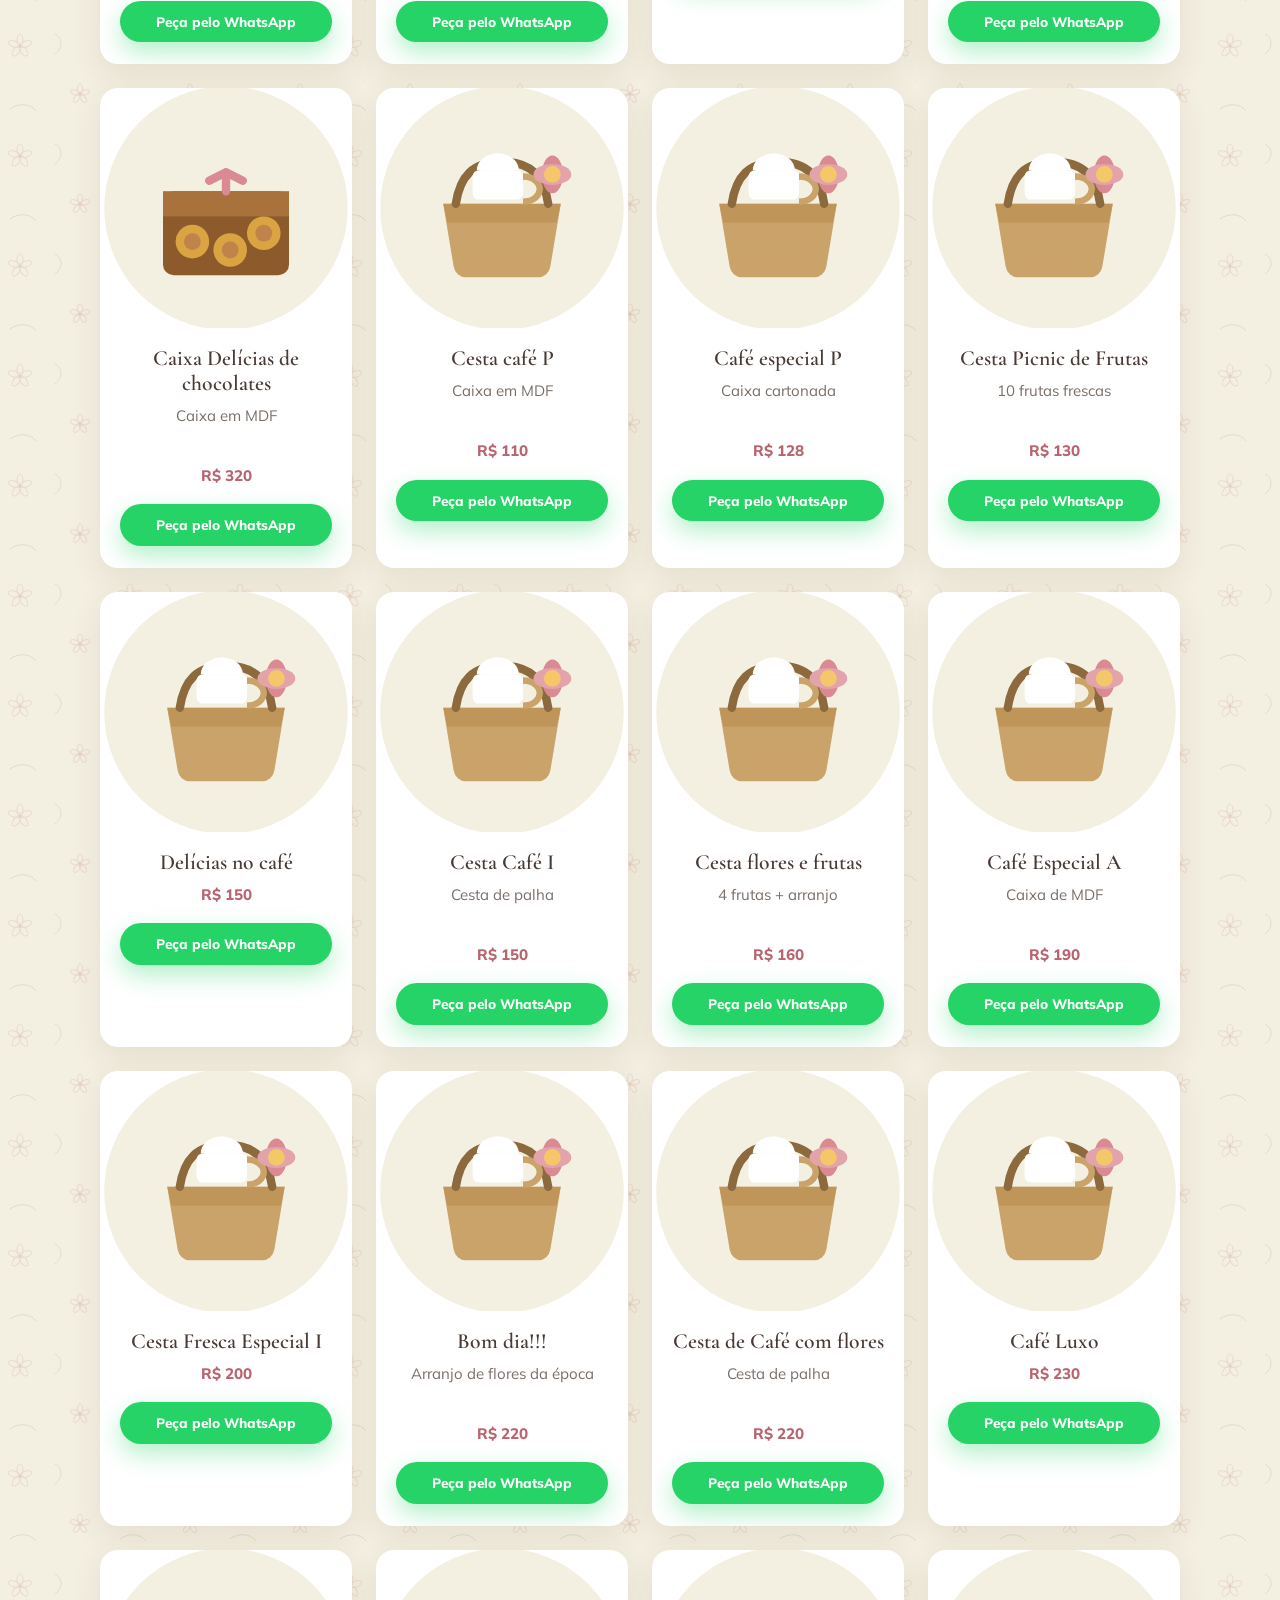
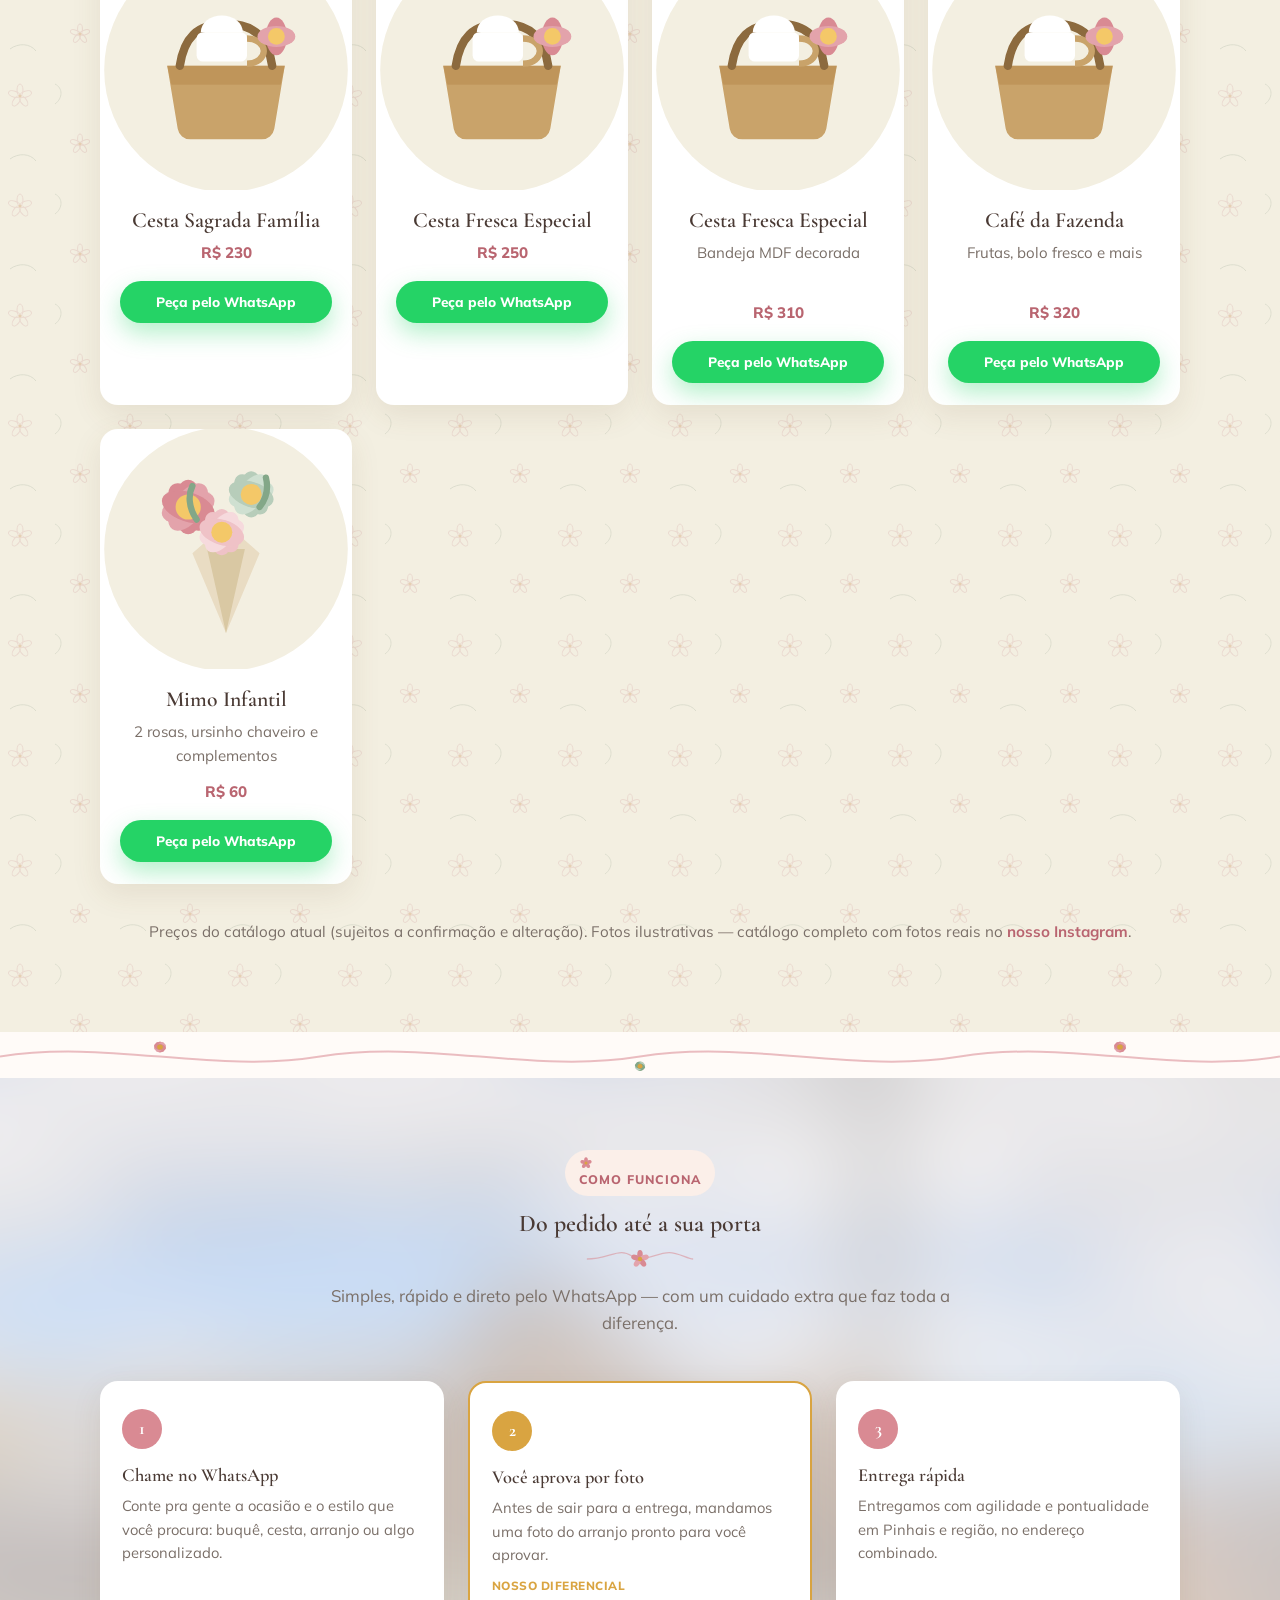
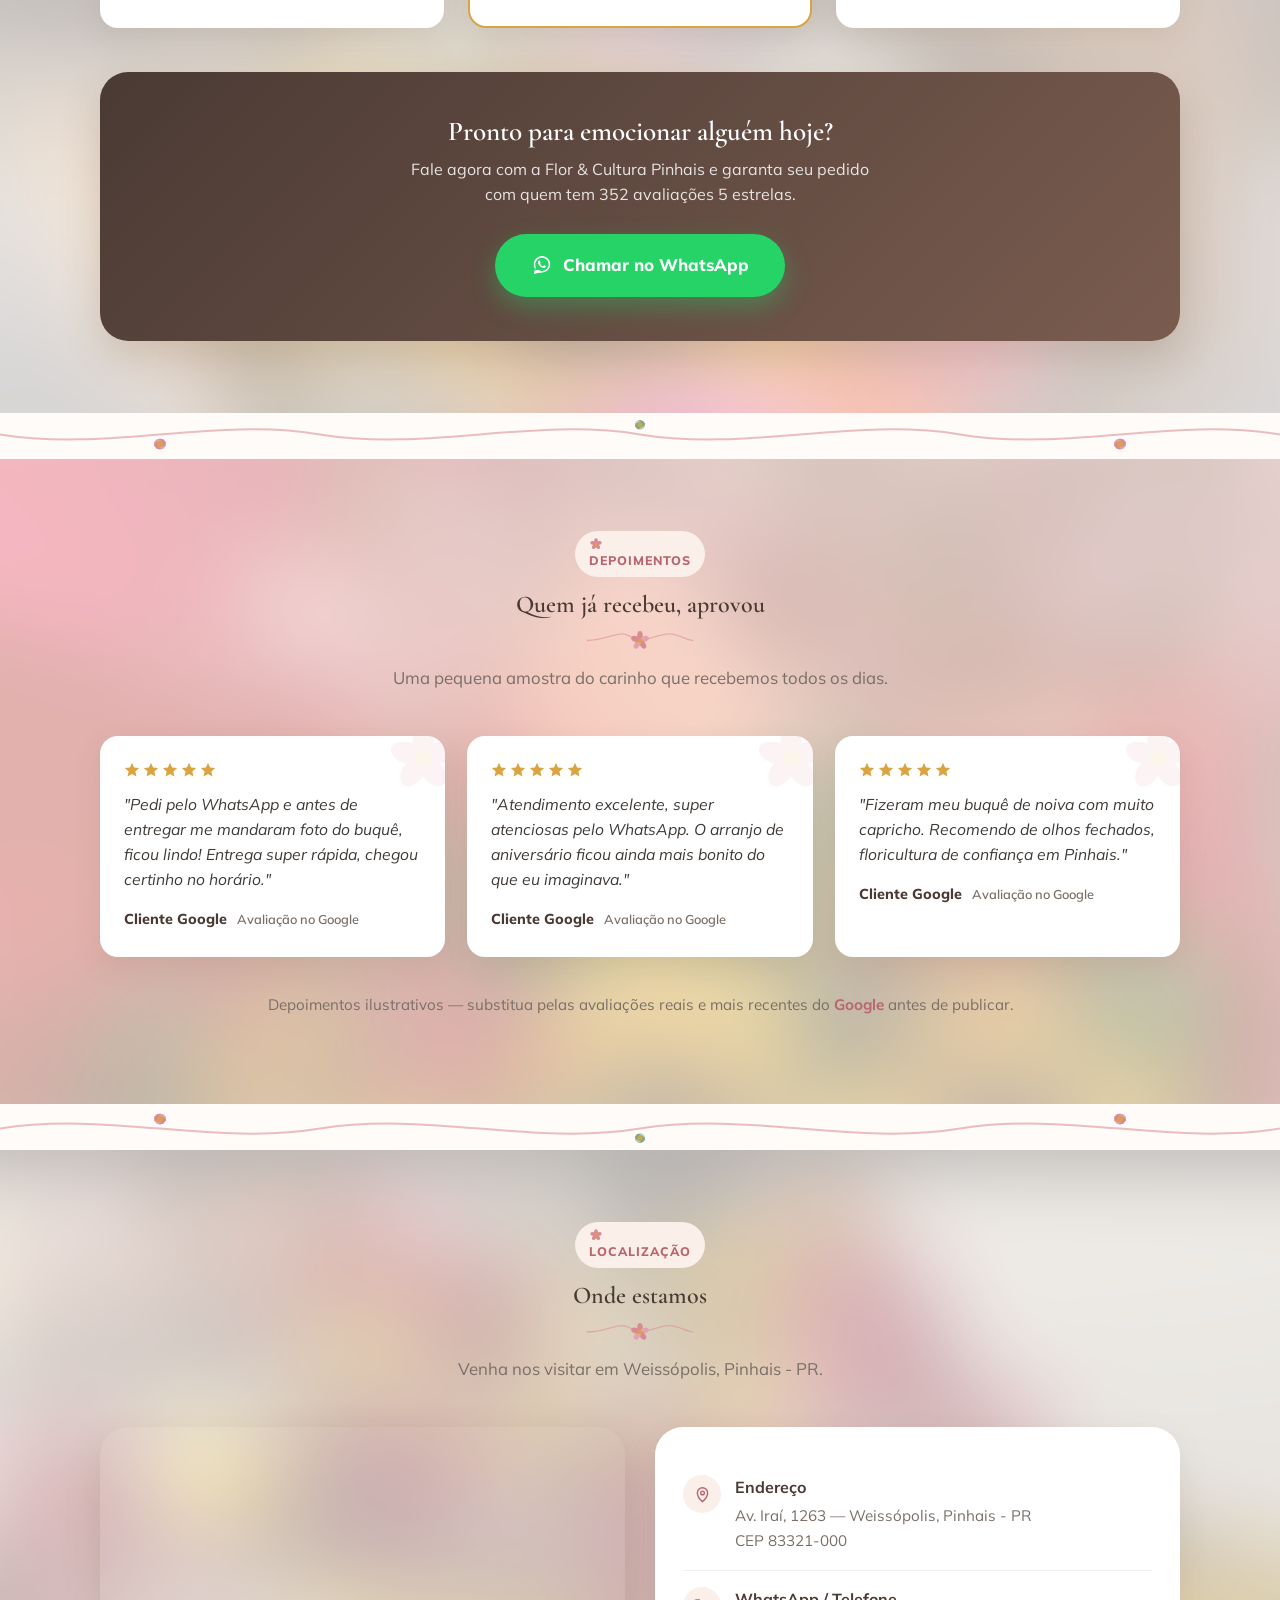
==== commit 8e3cd992: "Adiciona pulso animado no botão flutuante do WhatsApp Dois anéis que se expandem e desaparecem em lo" ====
--- a/index.html
+++ b/index.html
@@ -448,10 +448,12 @@
 </footer>
 
 <!-- ===== Floating WhatsApp button ===== -->
-<a class="whatsapp-float" href="https://wa.me/5541997317189?text=Ol%C3%A1%2C%20gostaria%20de%20fazer%20um%20pedido%21" target="_blank" rel="noopener" aria-label="Fazer pedido pelo WhatsApp">
-  <svg viewBox="0 0 32 32" fill="currentColor" aria-hidden="true"><path d="M16.02 3C9.4 3 4 8.36 4 15c0 2.36.68 4.56 1.86 6.42L4 29l7.77-1.83A11.9 11.9 0 0 0 16.02 27C22.63 27 28 21.64 28 15S22.63 3 16.02 3zm0 21.7c-1.95 0-3.77-.55-5.32-1.5l-.38-.23-4.6 1.08 1.1-4.5-.25-.39A9.6 9.6 0 0 1 6.33 15c0-5.34 4.35-9.68 9.69-9.68S25.7 9.66 25.7 15s-4.35 9.7-9.68 9.7z"/><path d="M21.2 17.34c-.29-.14-1.7-.84-1.96-.93-.26-.1-.46-.14-.65.14-.19.29-.75.93-.92 1.12-.17.19-.34.21-.63.07-.29-.14-1.22-.45-2.33-1.43-.86-.77-1.44-1.71-1.61-2-.17-.29-.02-.45.13-.6.13-.13.29-.34.43-.5.14-.17.19-.29.29-.48.1-.19.05-.36-.02-.5-.07-.14-.65-1.57-.89-2.15-.23-.56-.47-.48-.65-.49-.17-.01-.36-.01-.55-.01-.19 0-.5.07-.76.36-.26.29-1 1-1 2.42 0 1.43 1.02 2.81 1.16 3 .14.19 2.01 3.07 4.88 4.3.68.29 1.21.47 1.63.6.68.22 1.31.19 1.8.11.55-.08 1.7-.7 1.94-1.36.24-.67.24-1.24.17-1.36-.07-.12-.26-.19-.55-.33z"/></svg>
-  <span class="wa-label">Fazer pedido</span>
-</a>
+<div class="whatsapp-float-wrap">
+  <a class="whatsapp-float" href="https://wa.me/5541997317189?text=Ol%C3%A1%2C%20gostaria%20de%20fazer%20um%20pedido%21" target="_blank" rel="noopener" aria-label="Fazer pedido pelo WhatsApp">
+    <svg viewBox="0 0 32 32" fill="currentColor" aria-hidden="true"><path d="M16.02 3C9.4 3 4 8.36 4 15c0 2.36.68 4.56 1.86 6.42L4 29l7.77-1.83A11.9 11.9 0 0 0 16.02 27C22.63 27 28 21.64 28 15S22.63 3 16.02 3zm0 21.7c-1.95 0-3.77-.55-5.32-1.5l-.38-.23-4.6 1.08 1.1-4.5-.25-.39A9.6 9.6 0 0 1 6.33 15c0-5.34 4.35-9.68 9.69-9.68S25.7 9.66 25.7 15s-4.35 9.7-9.68 9.7z"/><path d="M21.2 17.34c-.29-.14-1.7-.84-1.96-.93-.26-.1-.46-.14-.65.14-.19.29-.75.93-.92 1.12-.17.19-.34.21-.63.07-.29-.14-1.22-.45-2.33-1.43-.86-.77-1.44-1.71-1.61-2-.17-.29-.02-.45.13-.6.13-.13.29-.34.43-.5.14-.17.19-.29.29-.48.1-.19.05-.36-.02-.5-.07-.14-.65-1.57-.89-2.15-.23-.56-.47-.48-.65-.49-.17-.01-.36-.01-.55-.01-.19 0-.5.07-.76.36-.26.29-1 1-1 2.42 0 1.43 1.02 2.81 1.16 3 .14.19 2.01 3.07 4.88 4.3.68.29 1.21.47 1.63.6.68.22 1.31.19 1.8.11.55-.08 1.7-.7 1.94-1.36.24-.67.24-1.24.17-1.36-.07-.12-.26-.19-.55-.33z"/></svg>
+    <span class="wa-label">Fazer pedido</span>
+  </a>
+</div>
 
 <div class="cookie-banner" id="cookieBanner" role="dialog" aria-live="polite" aria-label="Aviso de cookies">
   <p>Usamos cookies para melhorar sua experiência no site. Ao continuar navegando, você concorda com isso.</p>
--- a/assets/css/style.css
+++ b/assets/css/style.css
@@ -1186,11 +1186,44 @@
 
 /* ---------- Floating WhatsApp button ---------- */
 
-.whatsapp-float {
+.whatsapp-float-wrap {
   position: fixed;
   bottom: 20px;
   right: 20px;
   z-index: 60;
+}
+
+.whatsapp-float-wrap::before,
+.whatsapp-float-wrap::after {
+  content: "";
+  position: absolute;
+  inset: 0;
+  border-radius: 999px;
+  background: var(--color-whatsapp);
+  z-index: -1;
+  animation: waPulse 2.6s ease-out infinite;
+  pointer-events: none;
+}
+
+.whatsapp-float-wrap::after {
+  animation-delay: 1.3s;
+}
+
+@keyframes waPulse {
+  0% { transform: scale(1); opacity: .5; }
+  100% { transform: scale(1.9); opacity: 0; }
+}
+
+@media (prefers-reduced-motion: reduce) {
+  .whatsapp-float-wrap::before,
+  .whatsapp-float-wrap::after {
+    animation: none;
+    display: none;
+  }
+}
+
+.whatsapp-float {
+  position: relative;
   display: flex;
   align-items: center;
   gap: 10px;
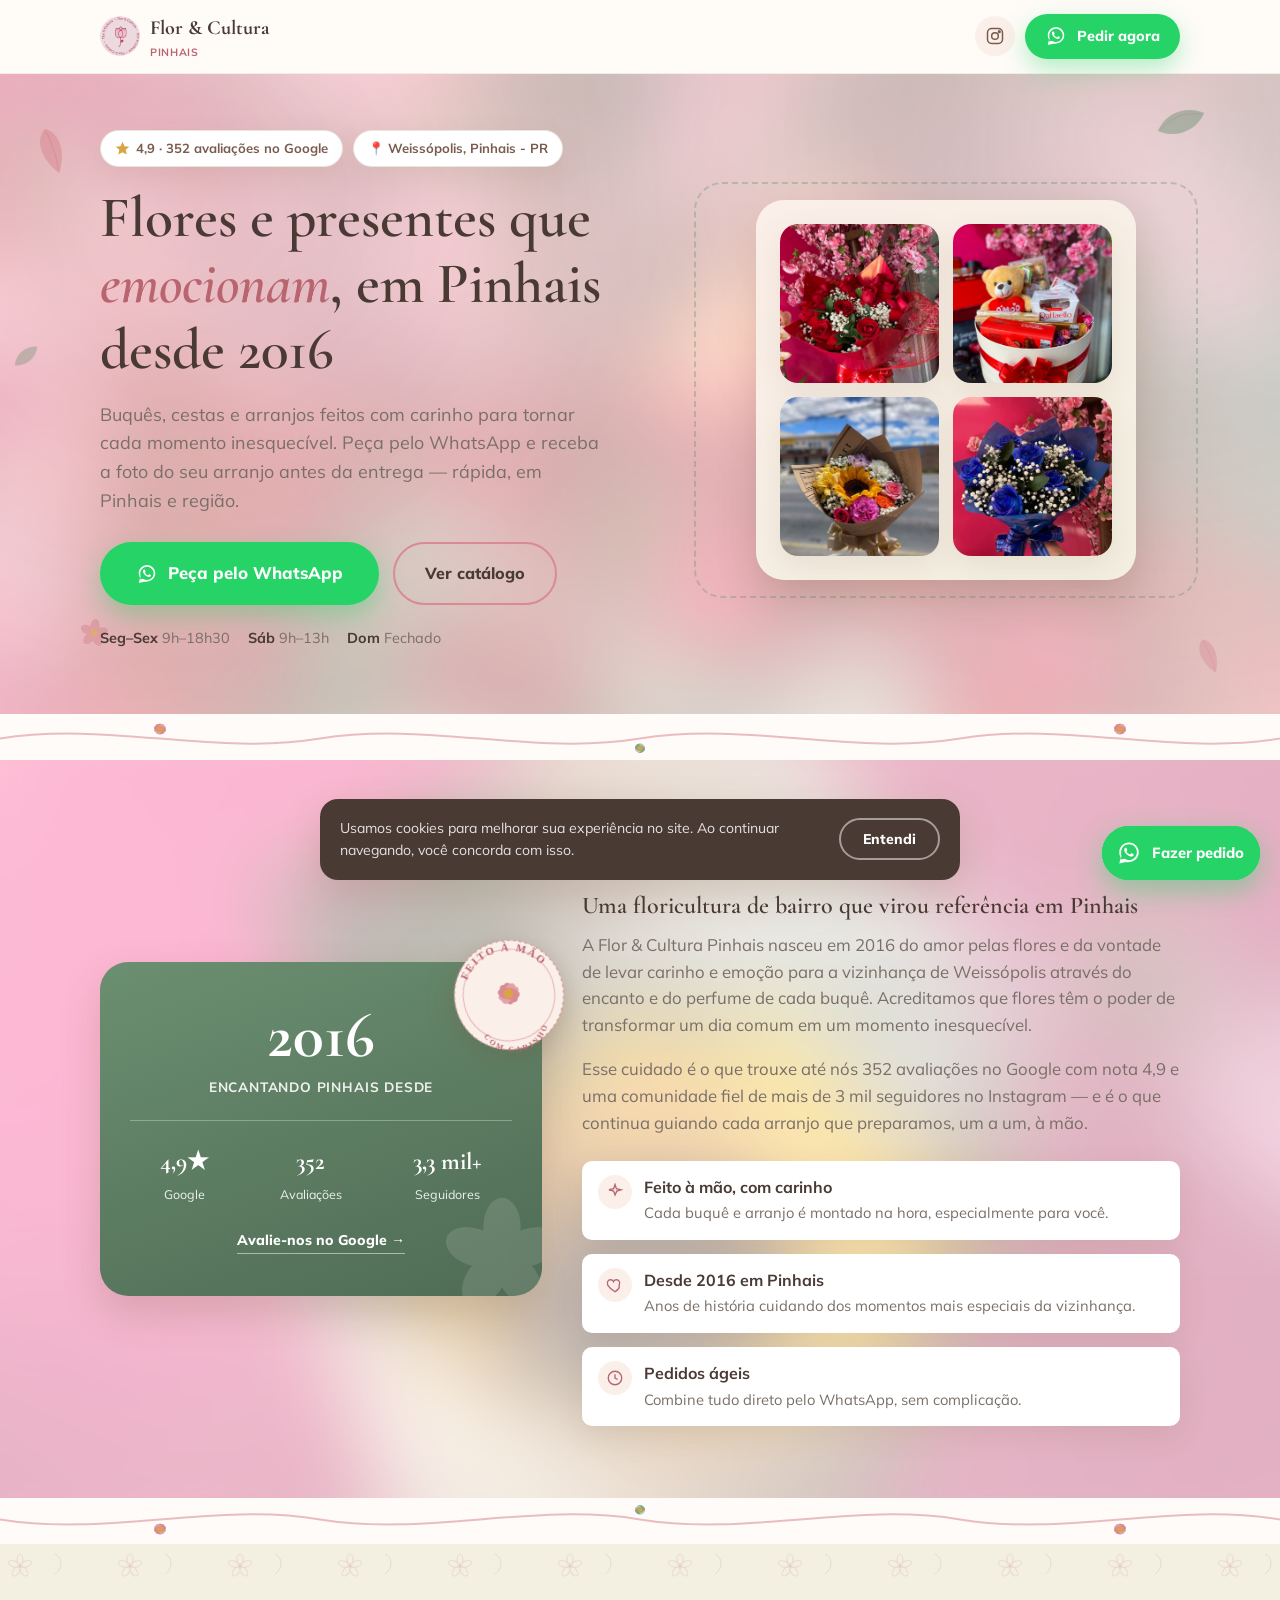
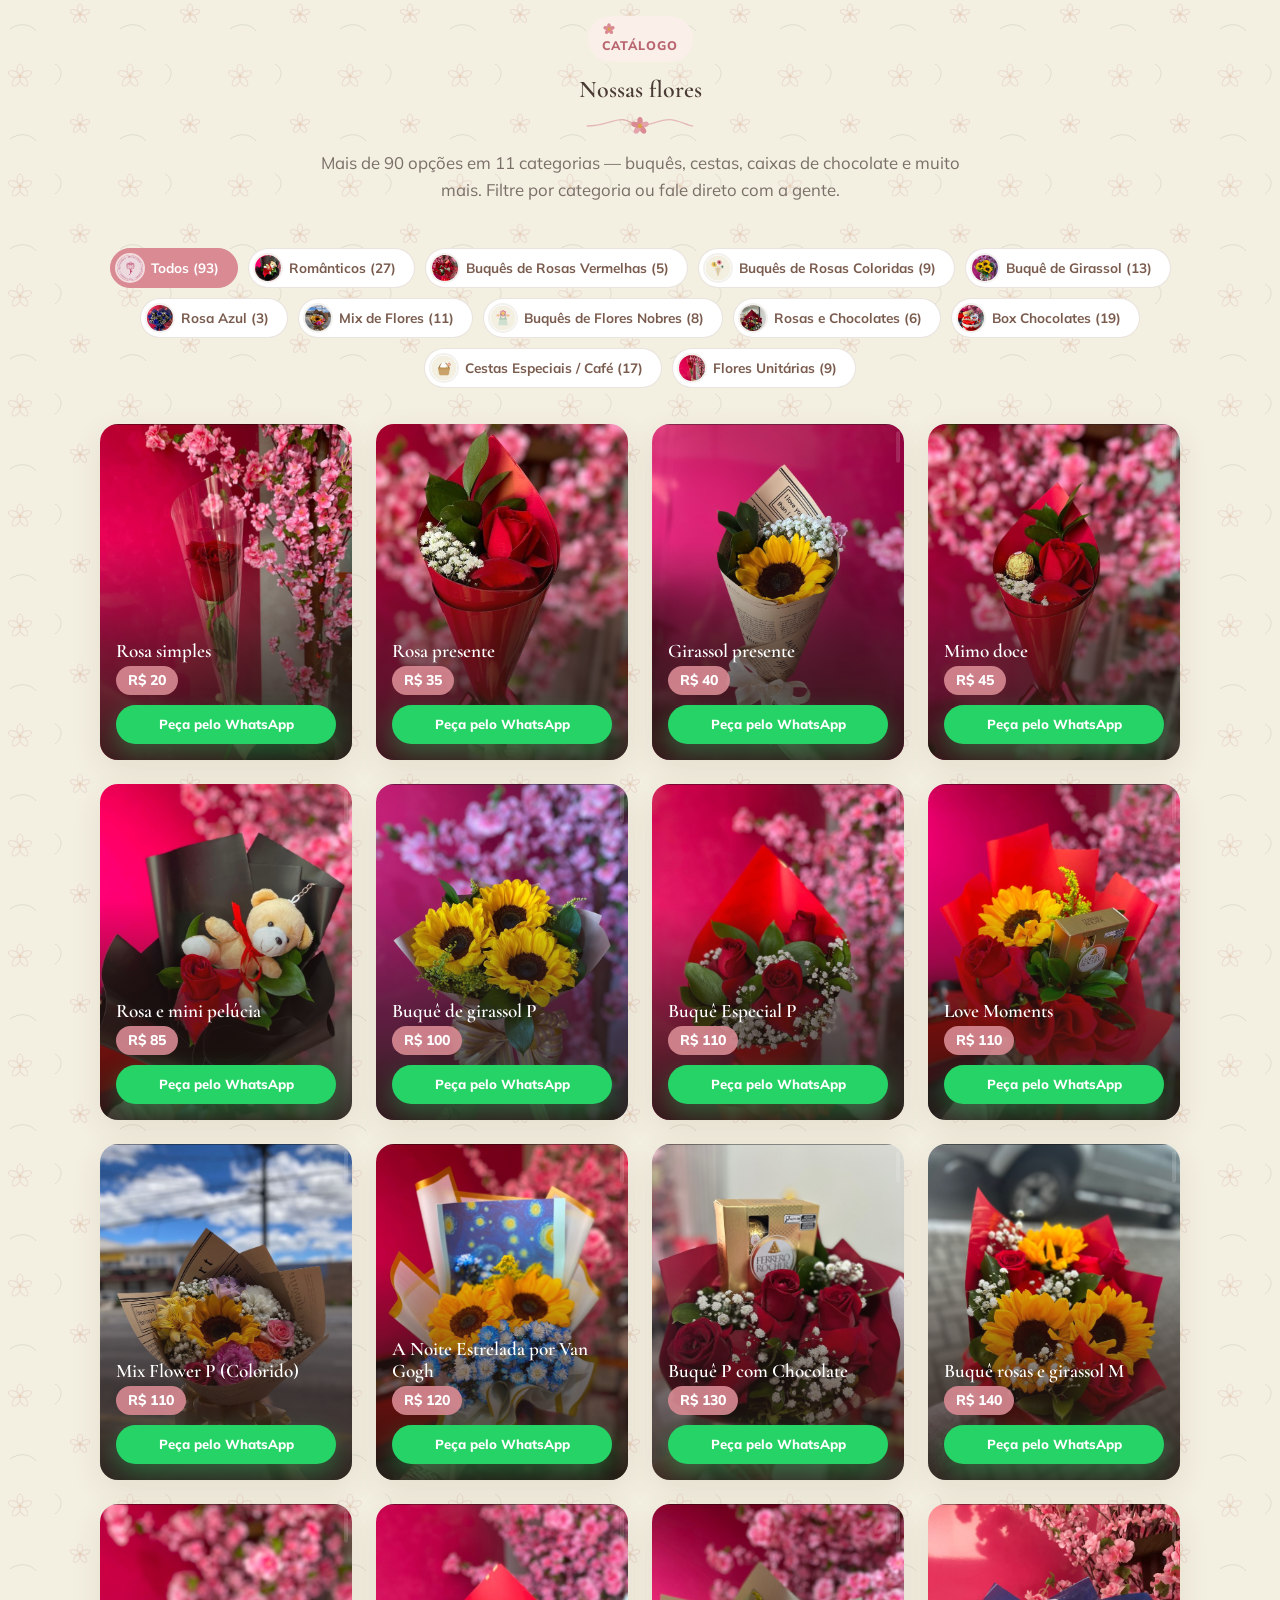
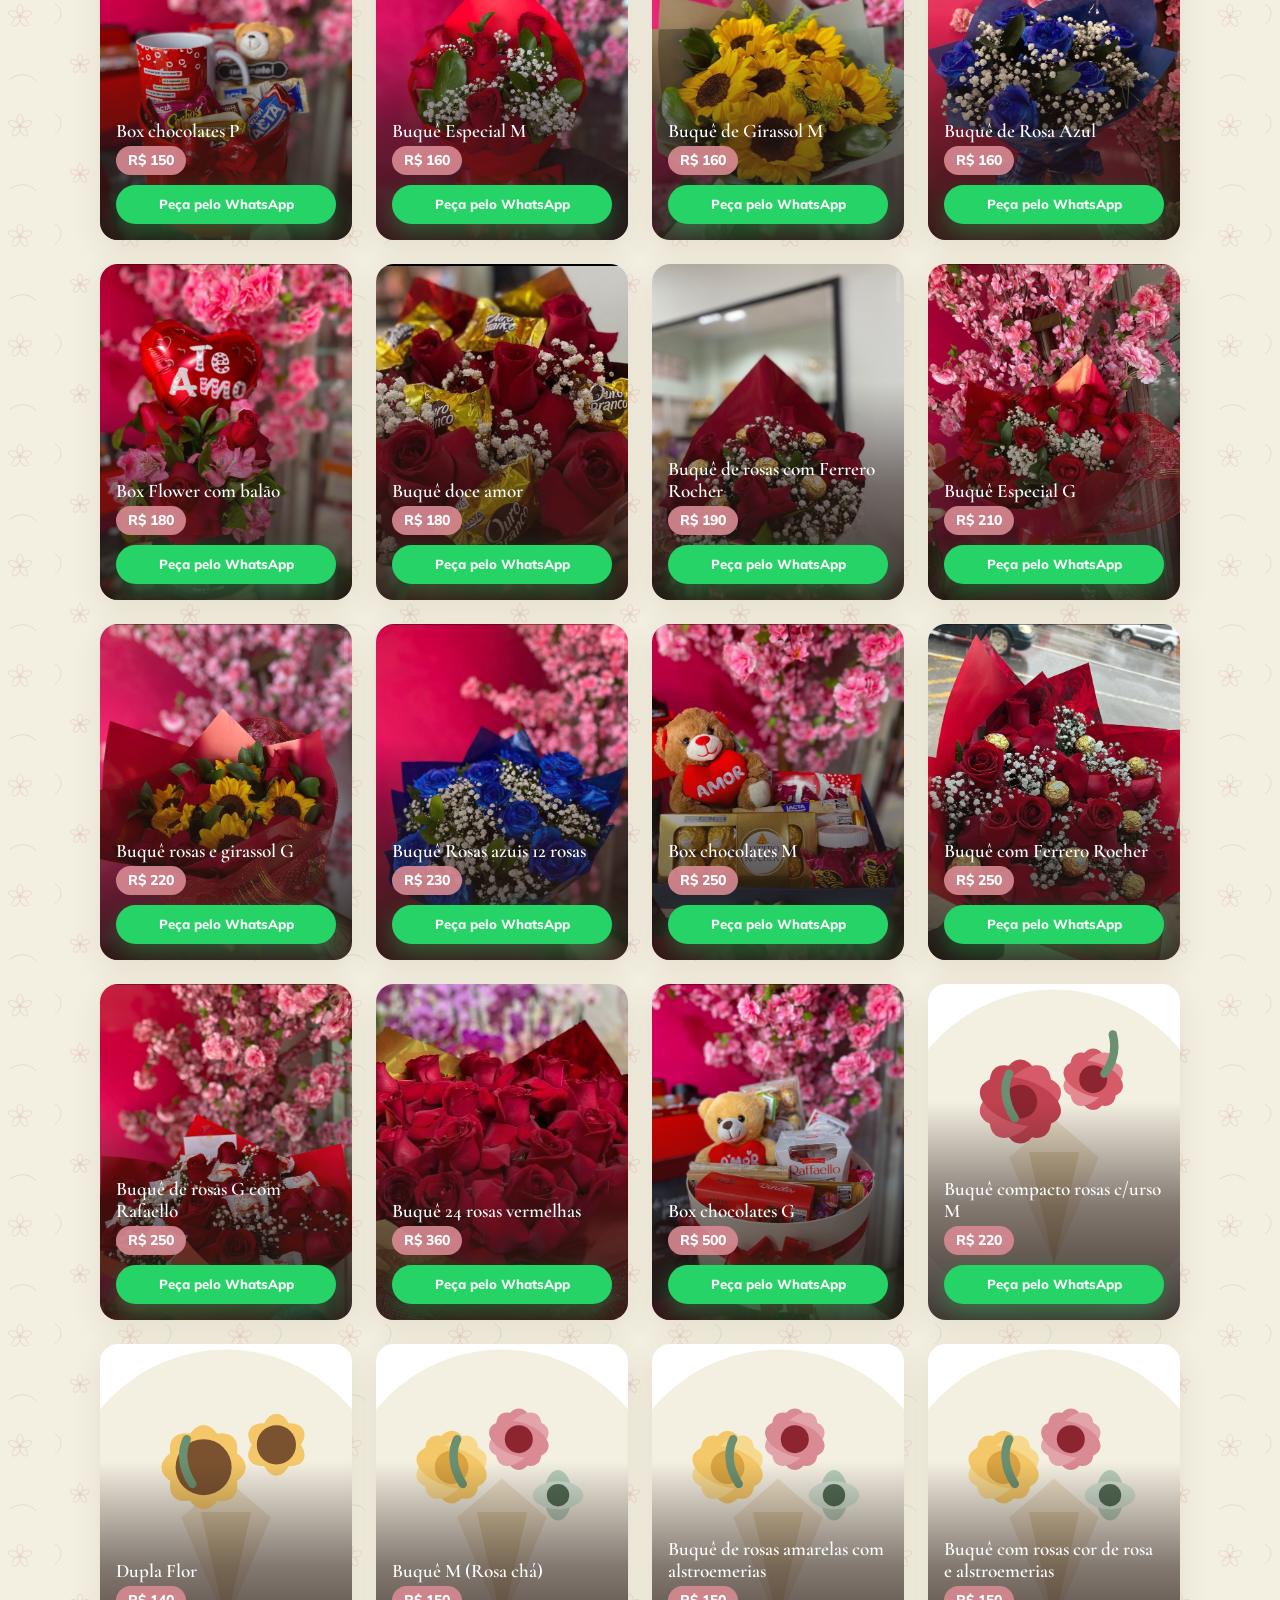
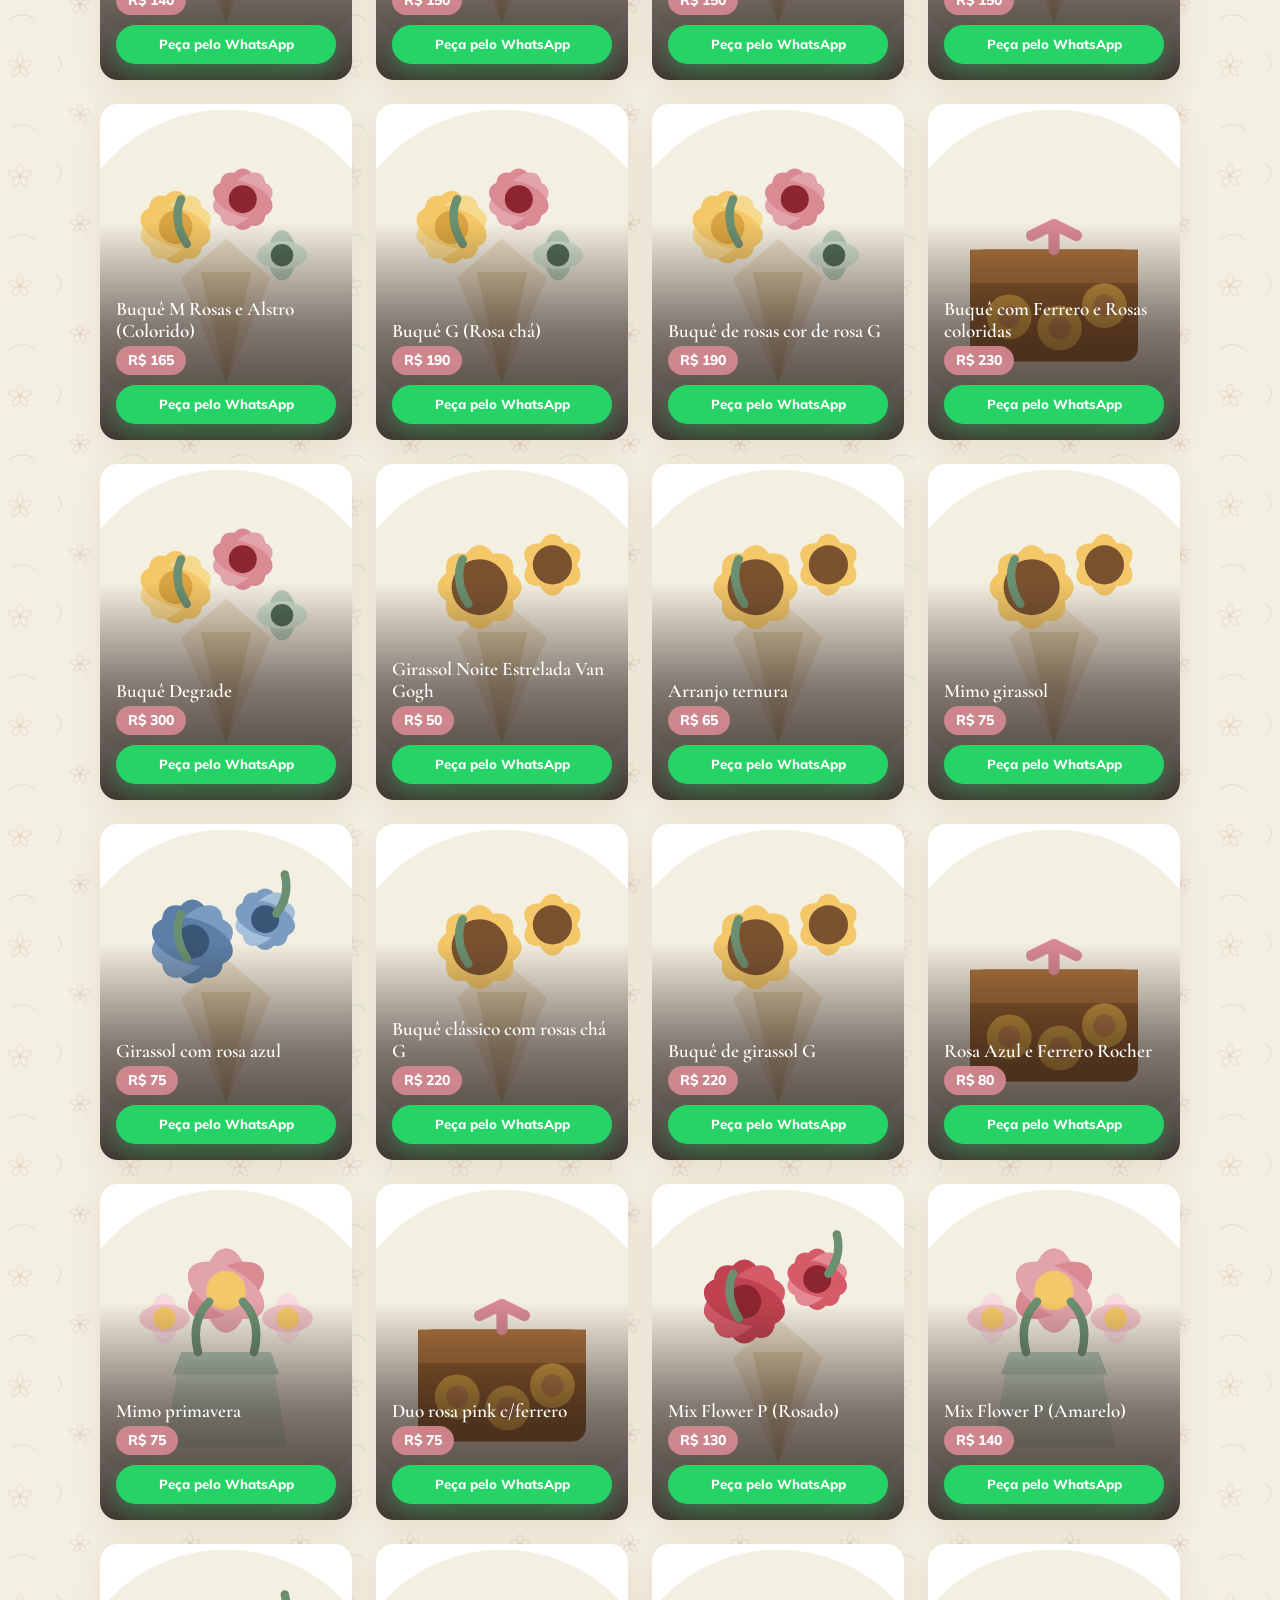
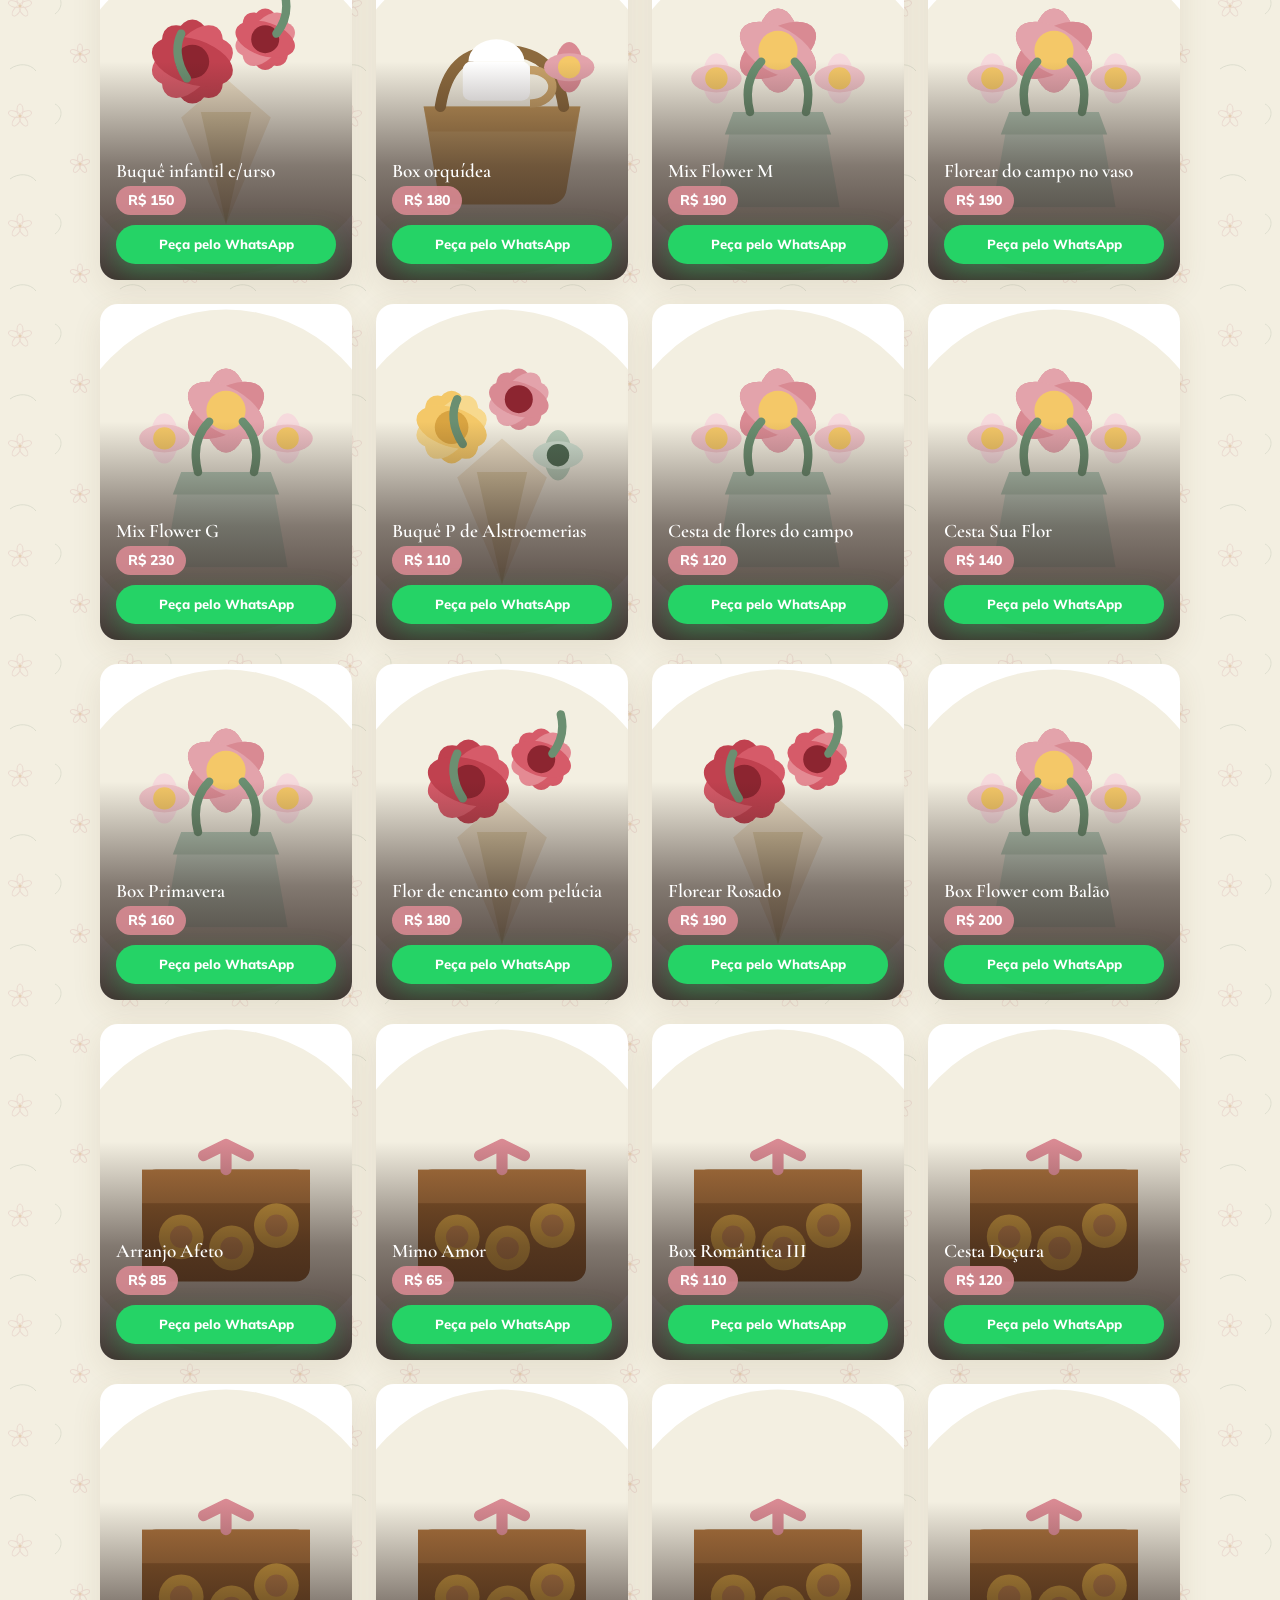
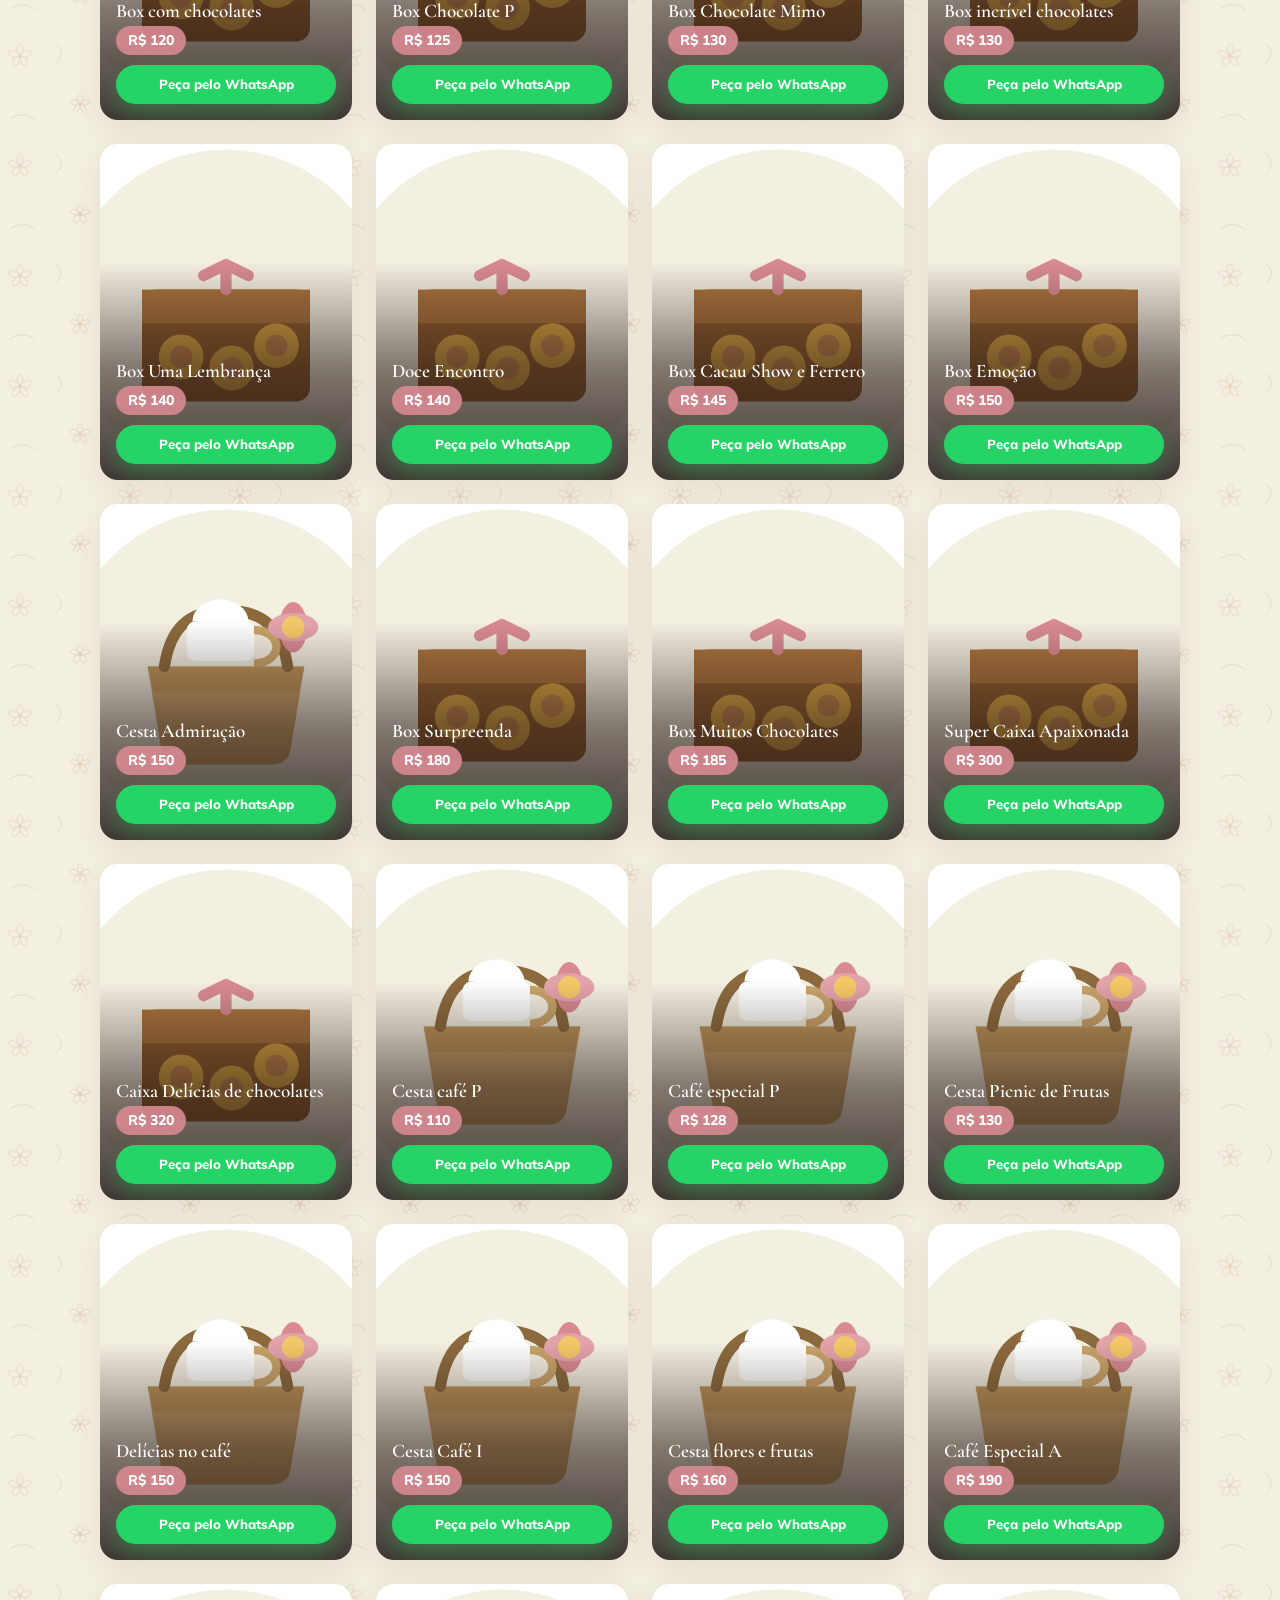
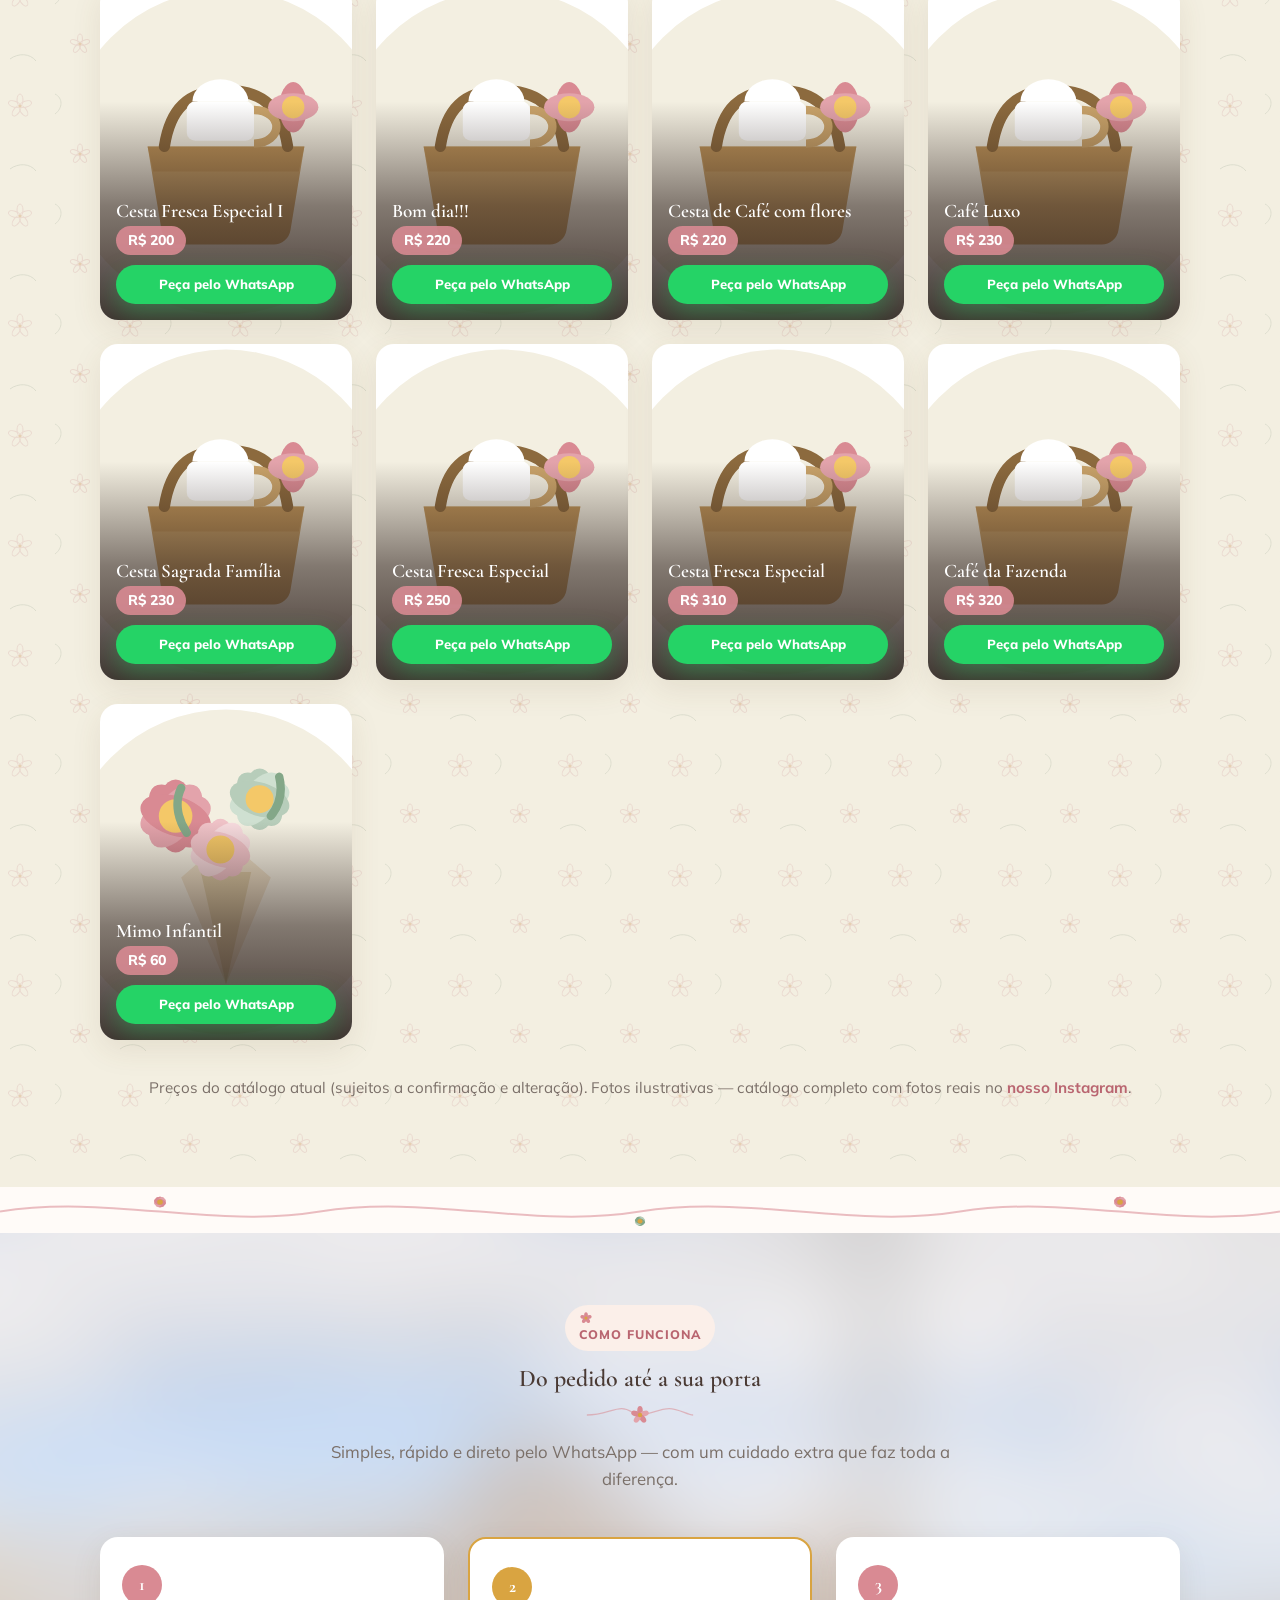
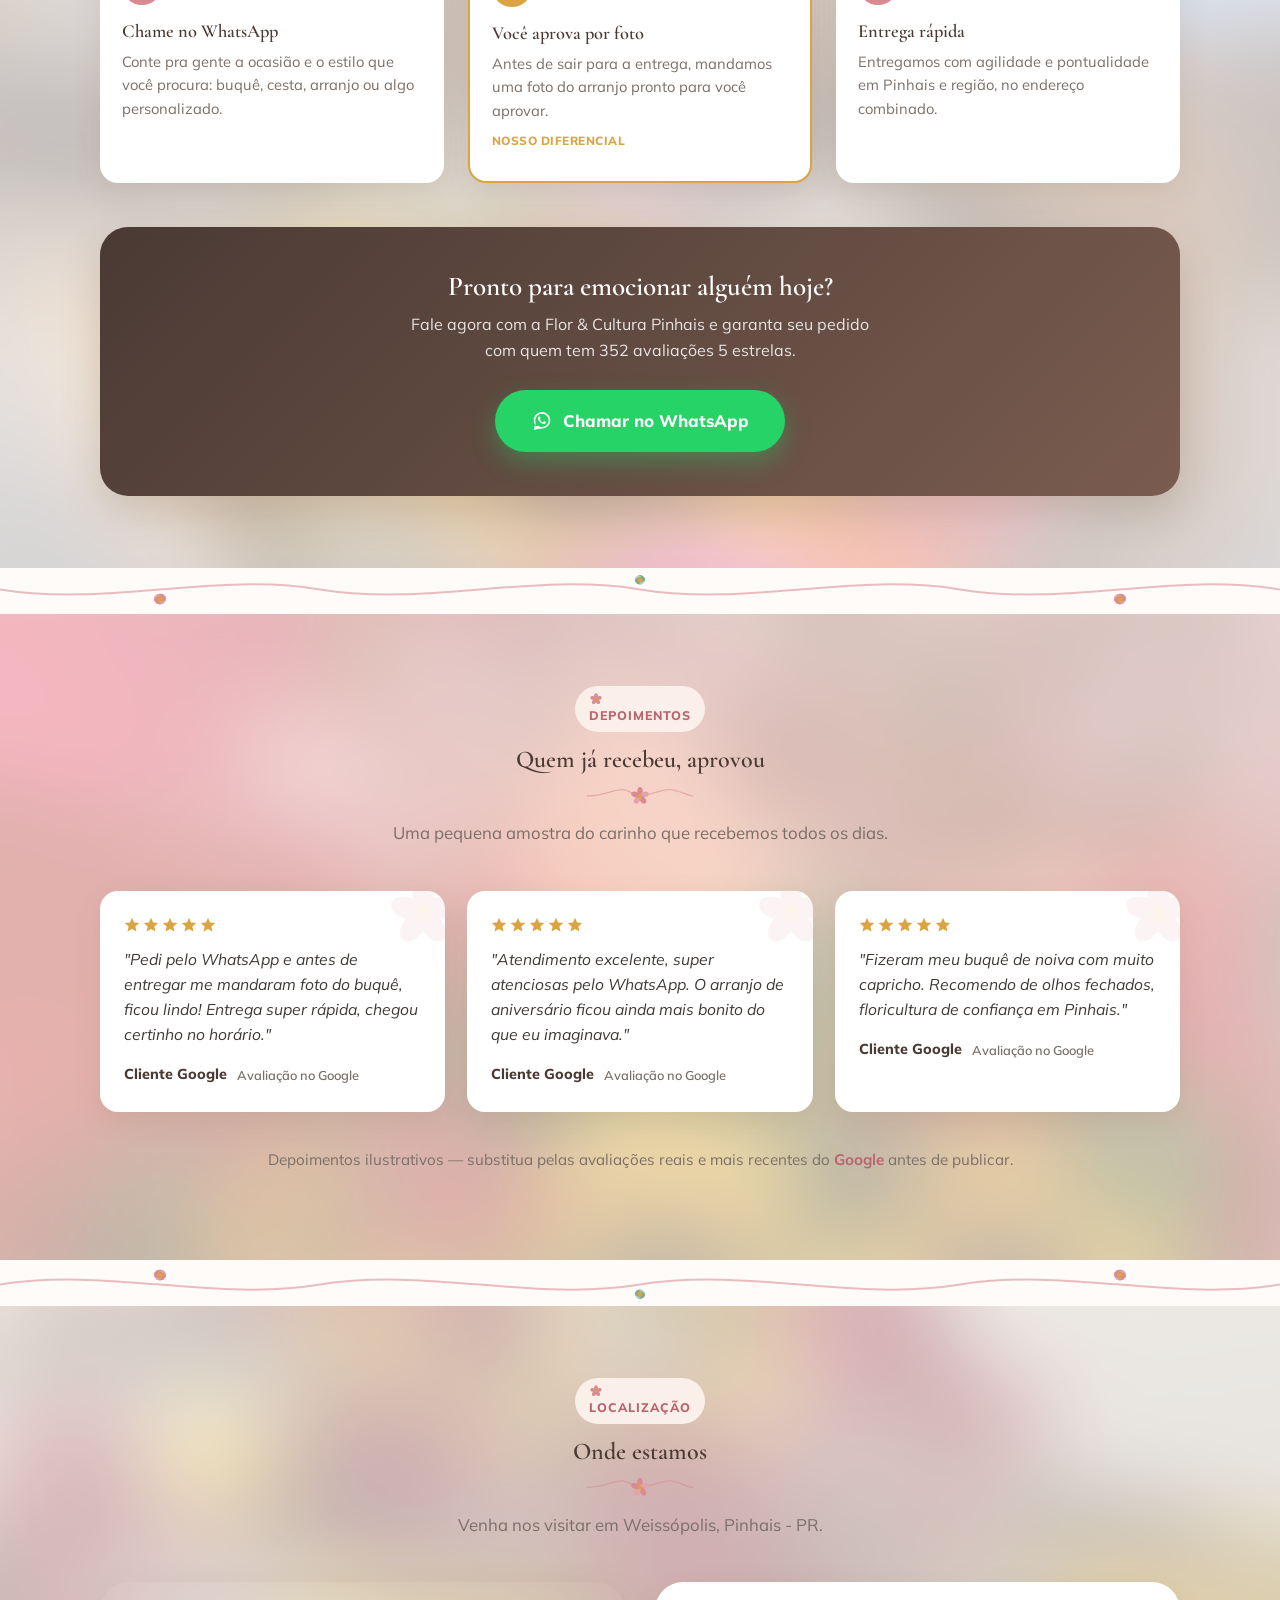
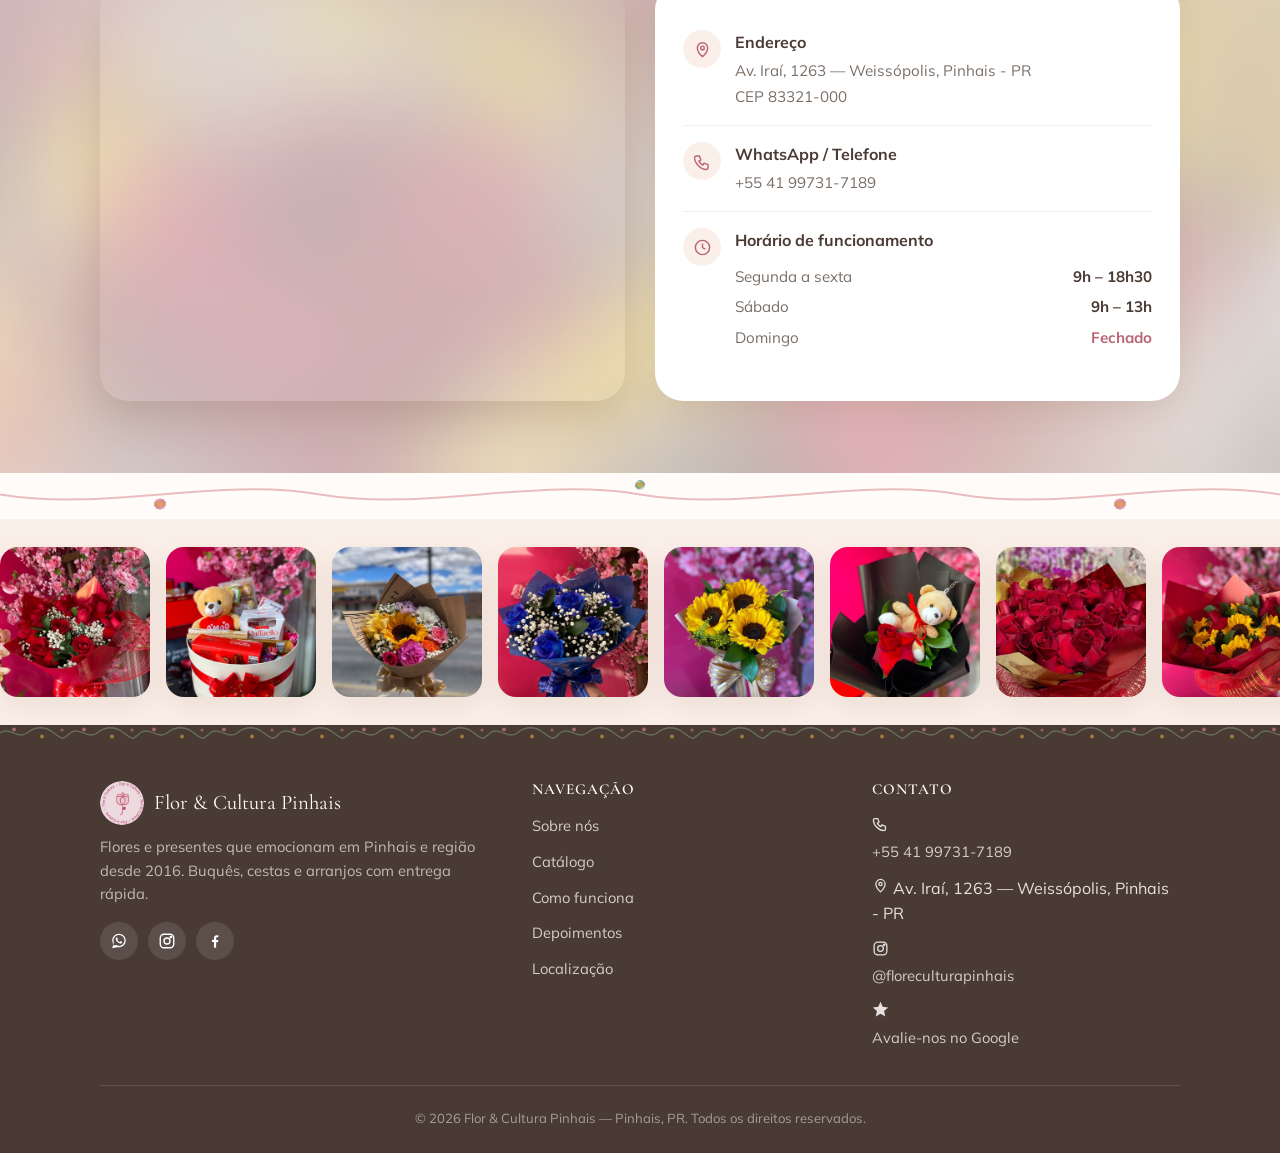
==== commit 24817b24: "Move a descrição do produto para o lightbox O card do catálogo mantém nome, preço e botão, mas a des" ====
--- a/index.html
+++ b/index.html
@@ -464,7 +464,10 @@
   <button type="button" class="lightbox-close" id="lightboxClose" aria-label="Fechar foto">
     <svg viewBox="0 0 24 24" fill="none" stroke="currentColor" stroke-width="2"><path d="M6 6l12 12M18 6L6 18"/></svg>
   </button>
-  <img src="" alt="" id="lightboxImg">
+  <div class="lightbox-content">
+    <img src="" alt="" id="lightboxImg">
+    <div class="lightbox-caption" id="lightboxCaption"></div>
+  </div>
 </div>
 
 <!-- Netlify Identity: redireciona convites de e-mail para o painel /admin -->
--- a/assets/css/style.css
+++ b/assets/css/style.css
@@ -767,11 +767,12 @@
 }
 
 .product-card {
+  position: relative;
+  aspect-ratio: 3 / 4;
   background: var(--color-white);
   border-radius: var(--radius-md);
   overflow: hidden;
-  padding: 0 0 22px;
-  text-align: center;
+  text-align: left;
   box-shadow: var(--shadow-soft);
   transition: transform .2s ease, box-shadow .2s ease;
 }
@@ -782,42 +783,67 @@
 }
 
 .product-card img {
+  position: absolute;
+  inset: 0;
   width: 100%;
-  height: 240px;
-  margin: 0 0 18px;
+  height: 100%;
   object-fit: cover;
   display: block;
-  border-radius: 0;
+  transition: transform .3s ease;
+}
+
+.product-card:hover img {
+  transform: scale(1.05);
+}
+
+.product-card-scrim {
+  position: absolute;
+  inset: 0;
+  background: linear-gradient(to top, rgba(38, 24, 20, 0.88) 0%, rgba(38, 24, 20, 0.55) 34%, rgba(38, 24, 20, 0) 65%);
+  pointer-events: none;
+}
+
+.product-card-body {
+  position: absolute;
+  left: 0;
+  right: 0;
+  bottom: 0;
+  padding: 16px;
+  z-index: 1;
 }
 
 .product-card h3 {
-  font-size: 1.35rem;
+  font-size: 1.2rem;
+  color: #fff;
+  margin-bottom: 4px;
+}
+
+.product-card p {
+  color: rgba(255, 255, 255, 0.85);
+  font-size: .84rem;
   margin-bottom: 8px;
-  padding: 0 20px;
-}
-
-.product-card p {
-  color: var(--color-text-light);
-  font-size: .94rem;
-  margin-bottom: 12px;
-  min-height: 3.2em;
-  padding: 0 20px;
+  display: -webkit-box;
+  -webkit-line-clamp: 2;
+  -webkit-box-orient: vertical;
+  overflow: hidden;
 }
 
 .product-price {
   display: block;
   font-weight: 800;
-  color: var(--color-rose-dark);
-  font-size: .95rem;
-  margin-bottom: 16px;
-  padding: 0 20px;
+  color: #fff;
+  background: rgba(217, 138, 147, 0.9);
+  padding: 3px 12px;
+  border-radius: 999px;
+  font-size: .88rem;
+  margin-bottom: 10px;
+  width: fit-content;
 }
 
 .product-card .btn {
-  padding: 10px 18px;
-  font-size: .85rem;
-  width: calc(100% - 40px);
-  margin: 0 20px;
+  padding: 9px 16px;
+  font-size: .82rem;
+  width: 100%;
 }
 
 .product-note {
@@ -1330,13 +1356,48 @@
   display: flex;
 }
 
+.lightbox-content {
+  display: flex;
+  flex-direction: column;
+  align-items: center;
+  max-width: min(90vw, 640px);
+  max-height: 90vh;
+}
+
 .lightbox img {
-  max-width: min(90vw, 640px);
-  max-height: 85vh;
+  max-width: 100%;
+  max-height: 78vh;
   width: auto;
   border-radius: var(--radius-md);
   box-shadow: var(--shadow-strong);
   cursor: default;
+}
+
+.lightbox-caption {
+  display: none;
+  flex-direction: column;
+  gap: 4px;
+  margin-top: 16px;
+  padding: 12px 20px;
+  border-radius: var(--radius-md);
+  background: rgba(255, 255, 255, 0.1);
+  text-align: center;
+  max-width: 100%;
+}
+
+.lightbox-caption.is-visible {
+  display: flex;
+}
+
+.lightbox-caption strong {
+  font-family: var(--font-heading);
+  font-size: 1.2rem;
+  color: #fff;
+}
+
+.lightbox-caption span {
+  color: rgba(255, 255, 255, 0.82);
+  font-size: .92rem;
 }
 
 .lightbox-close {
